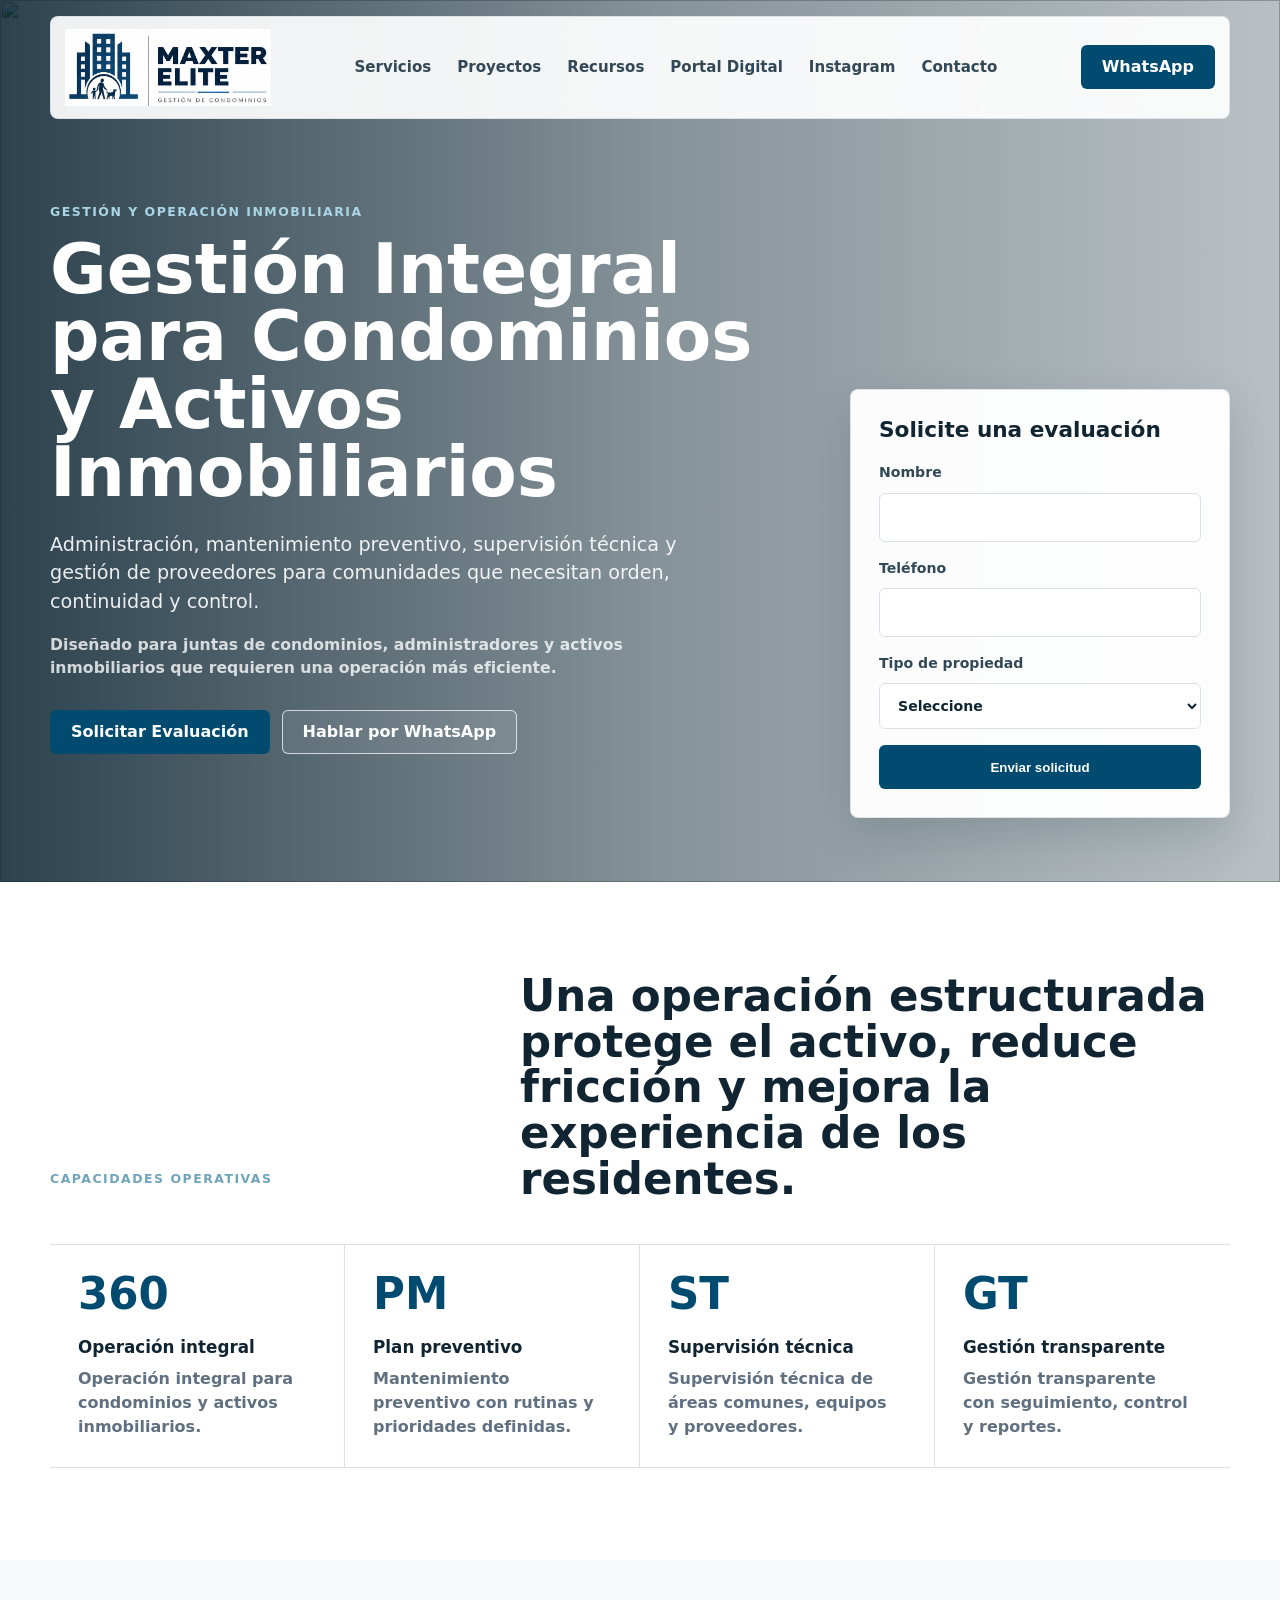
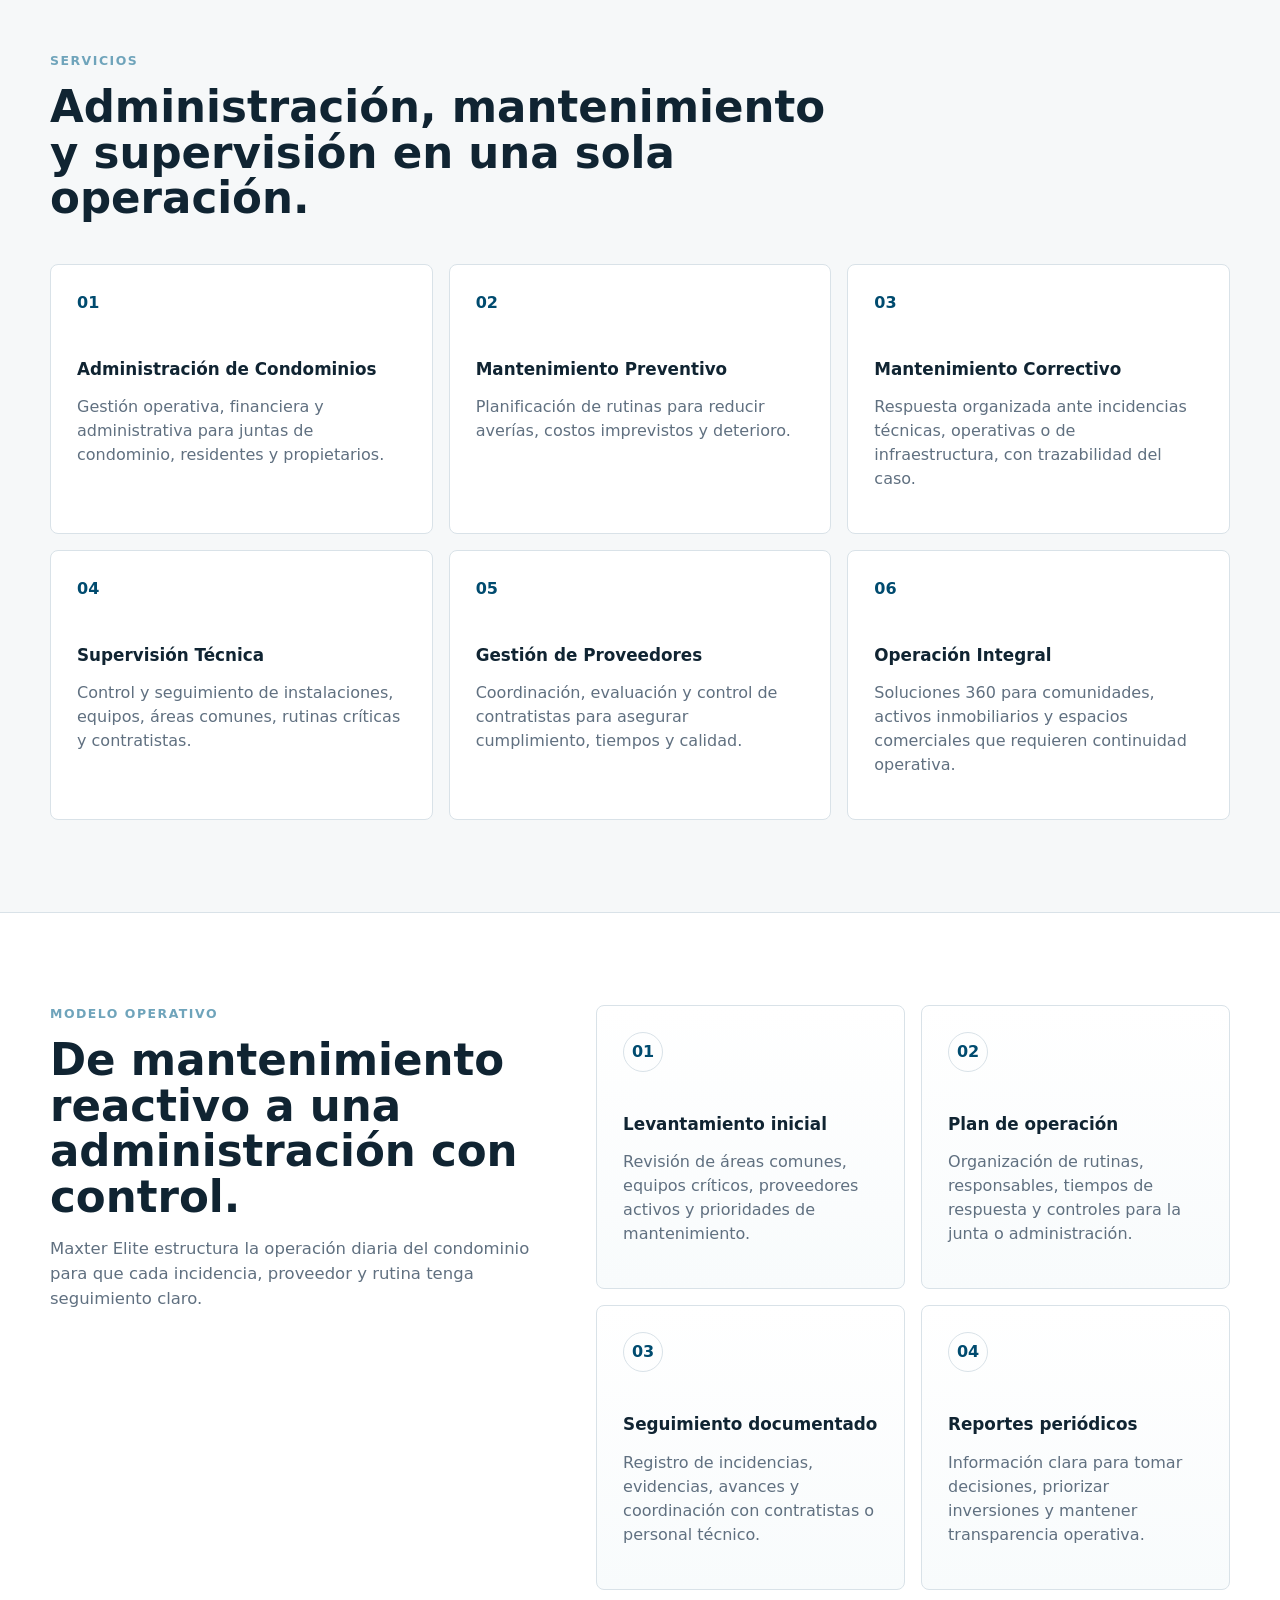
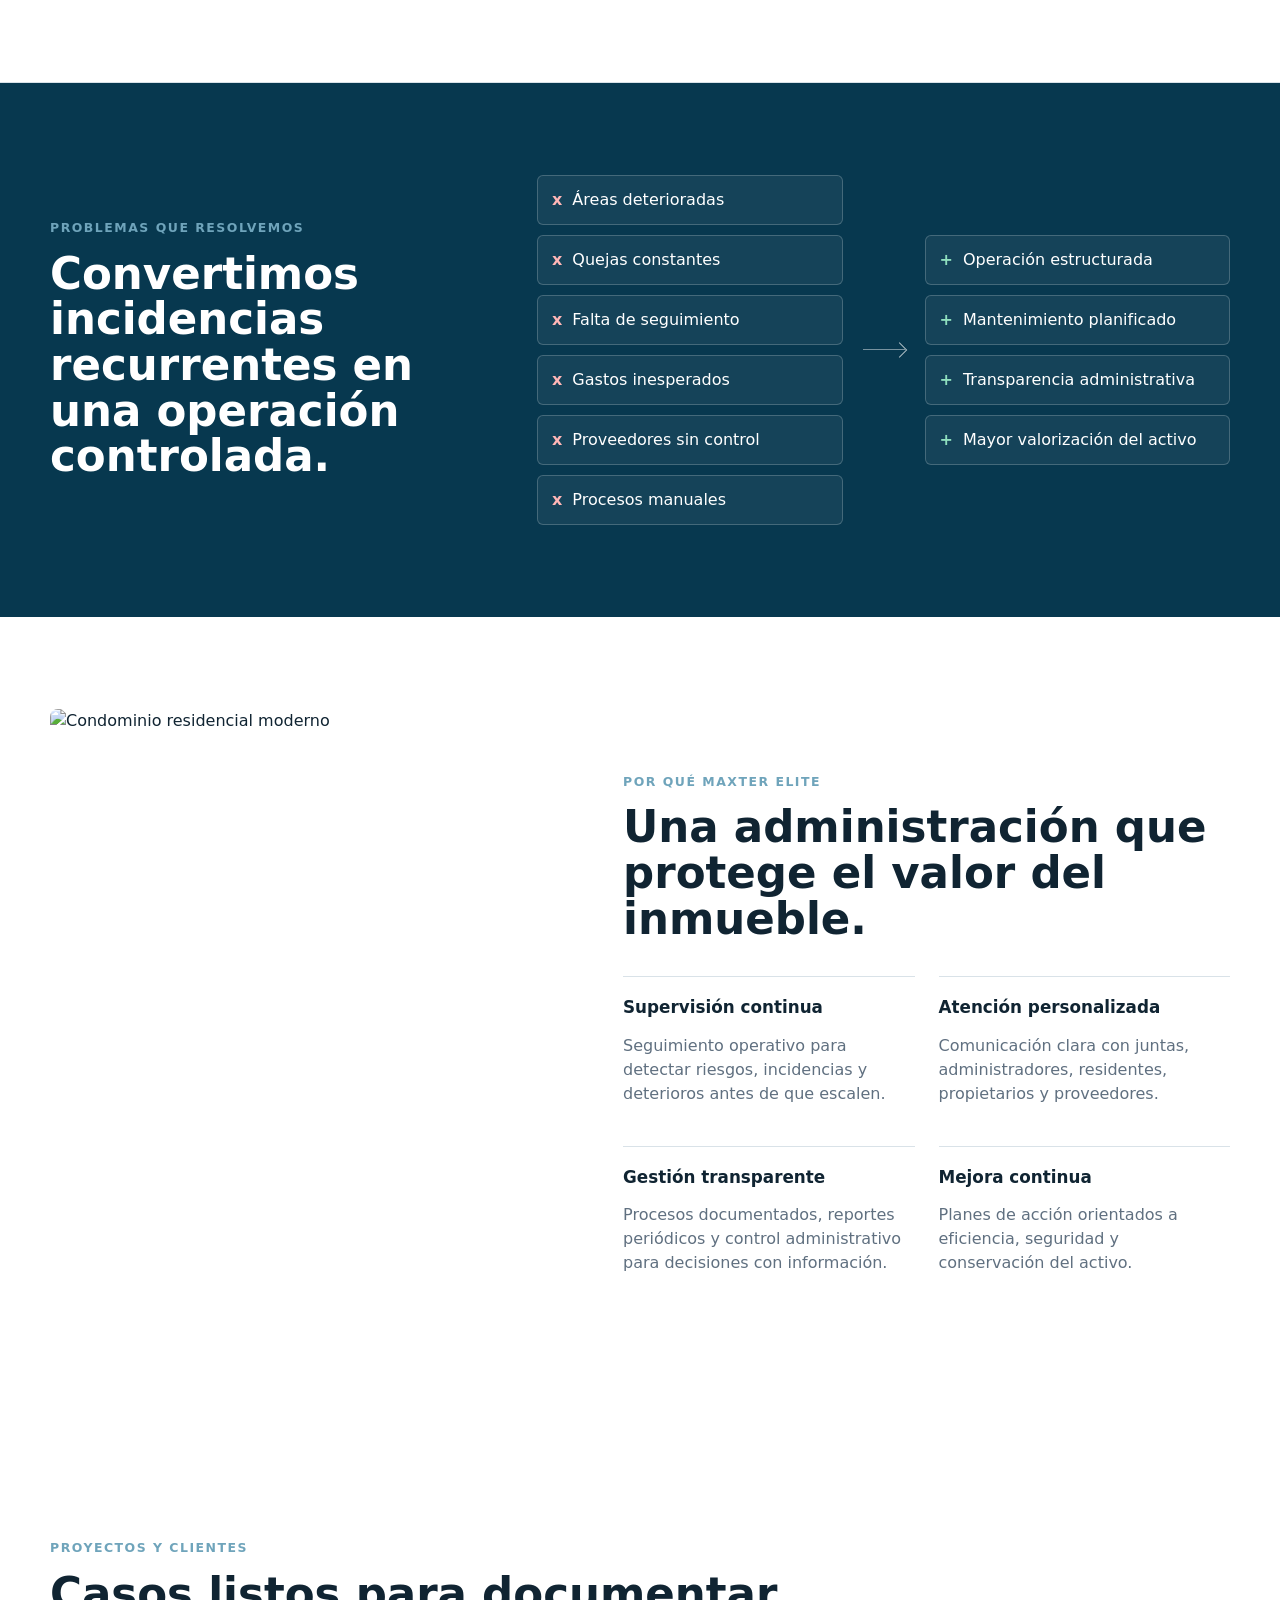
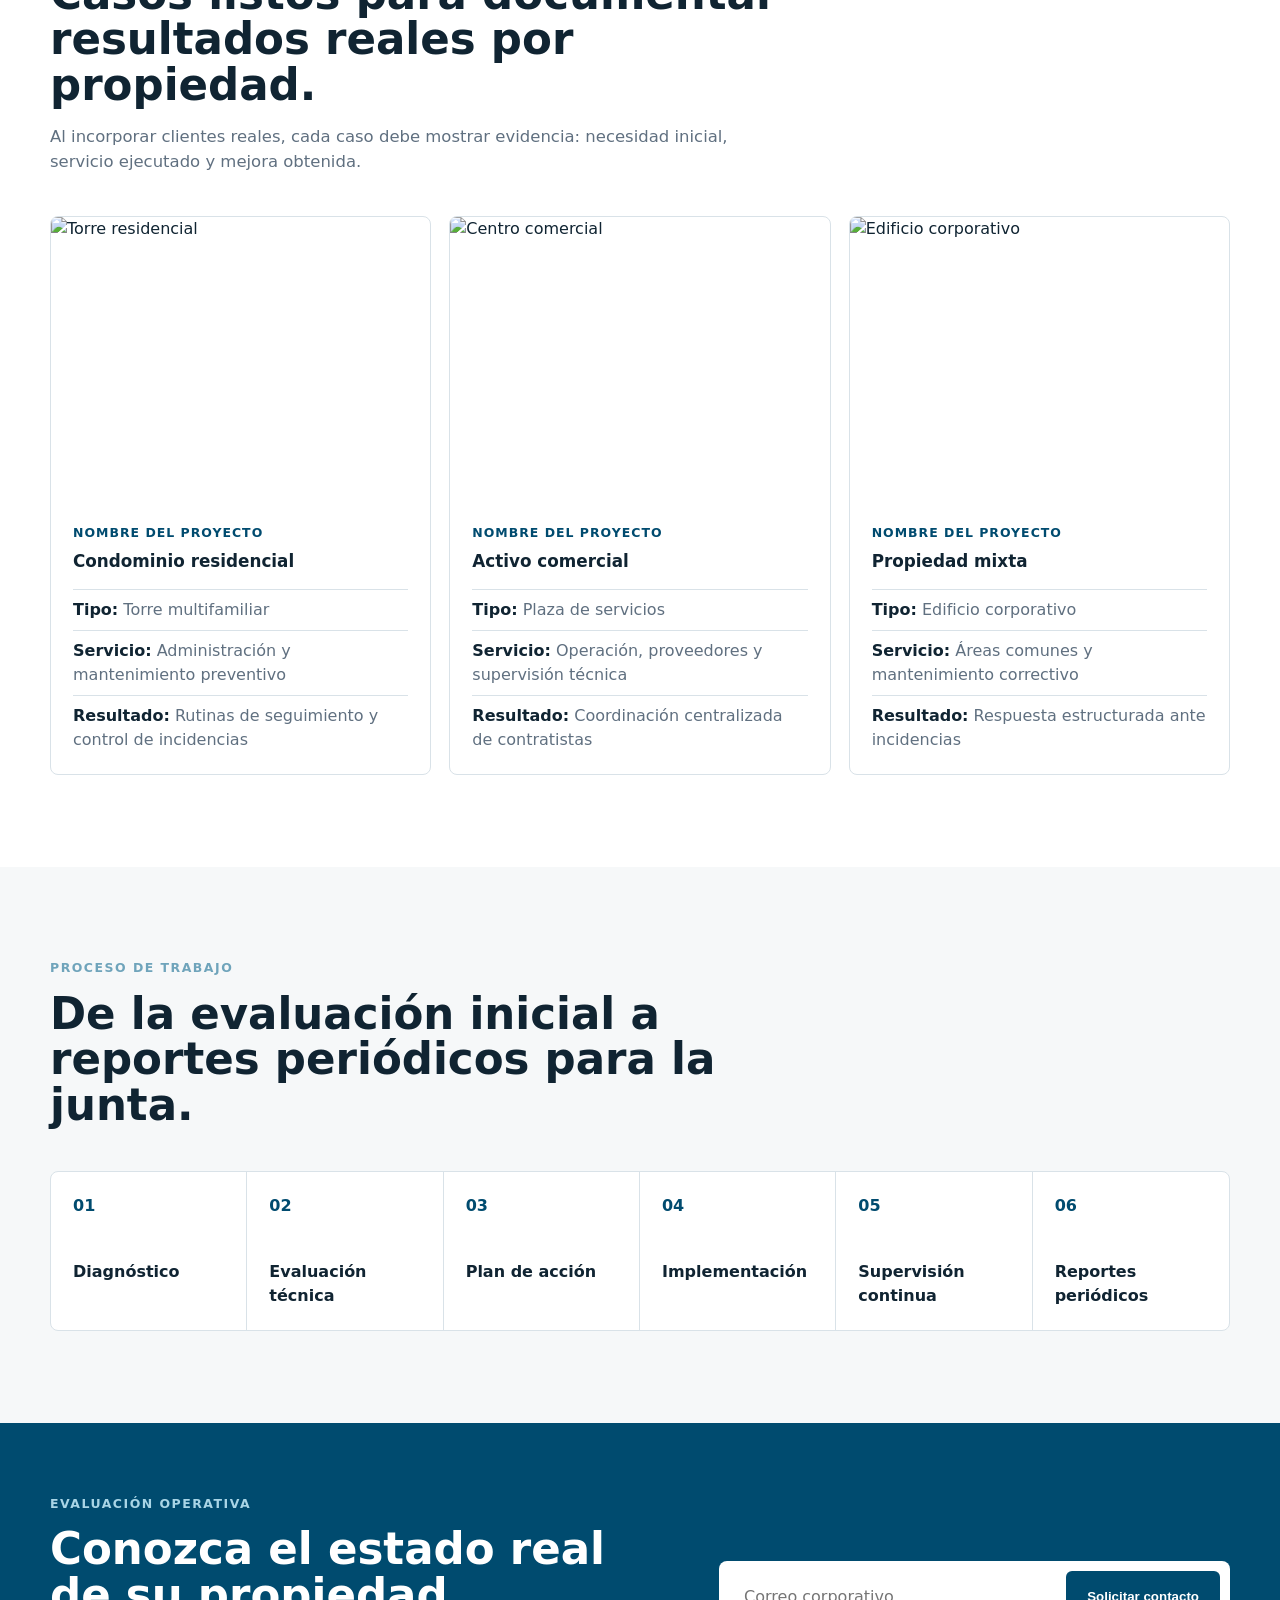
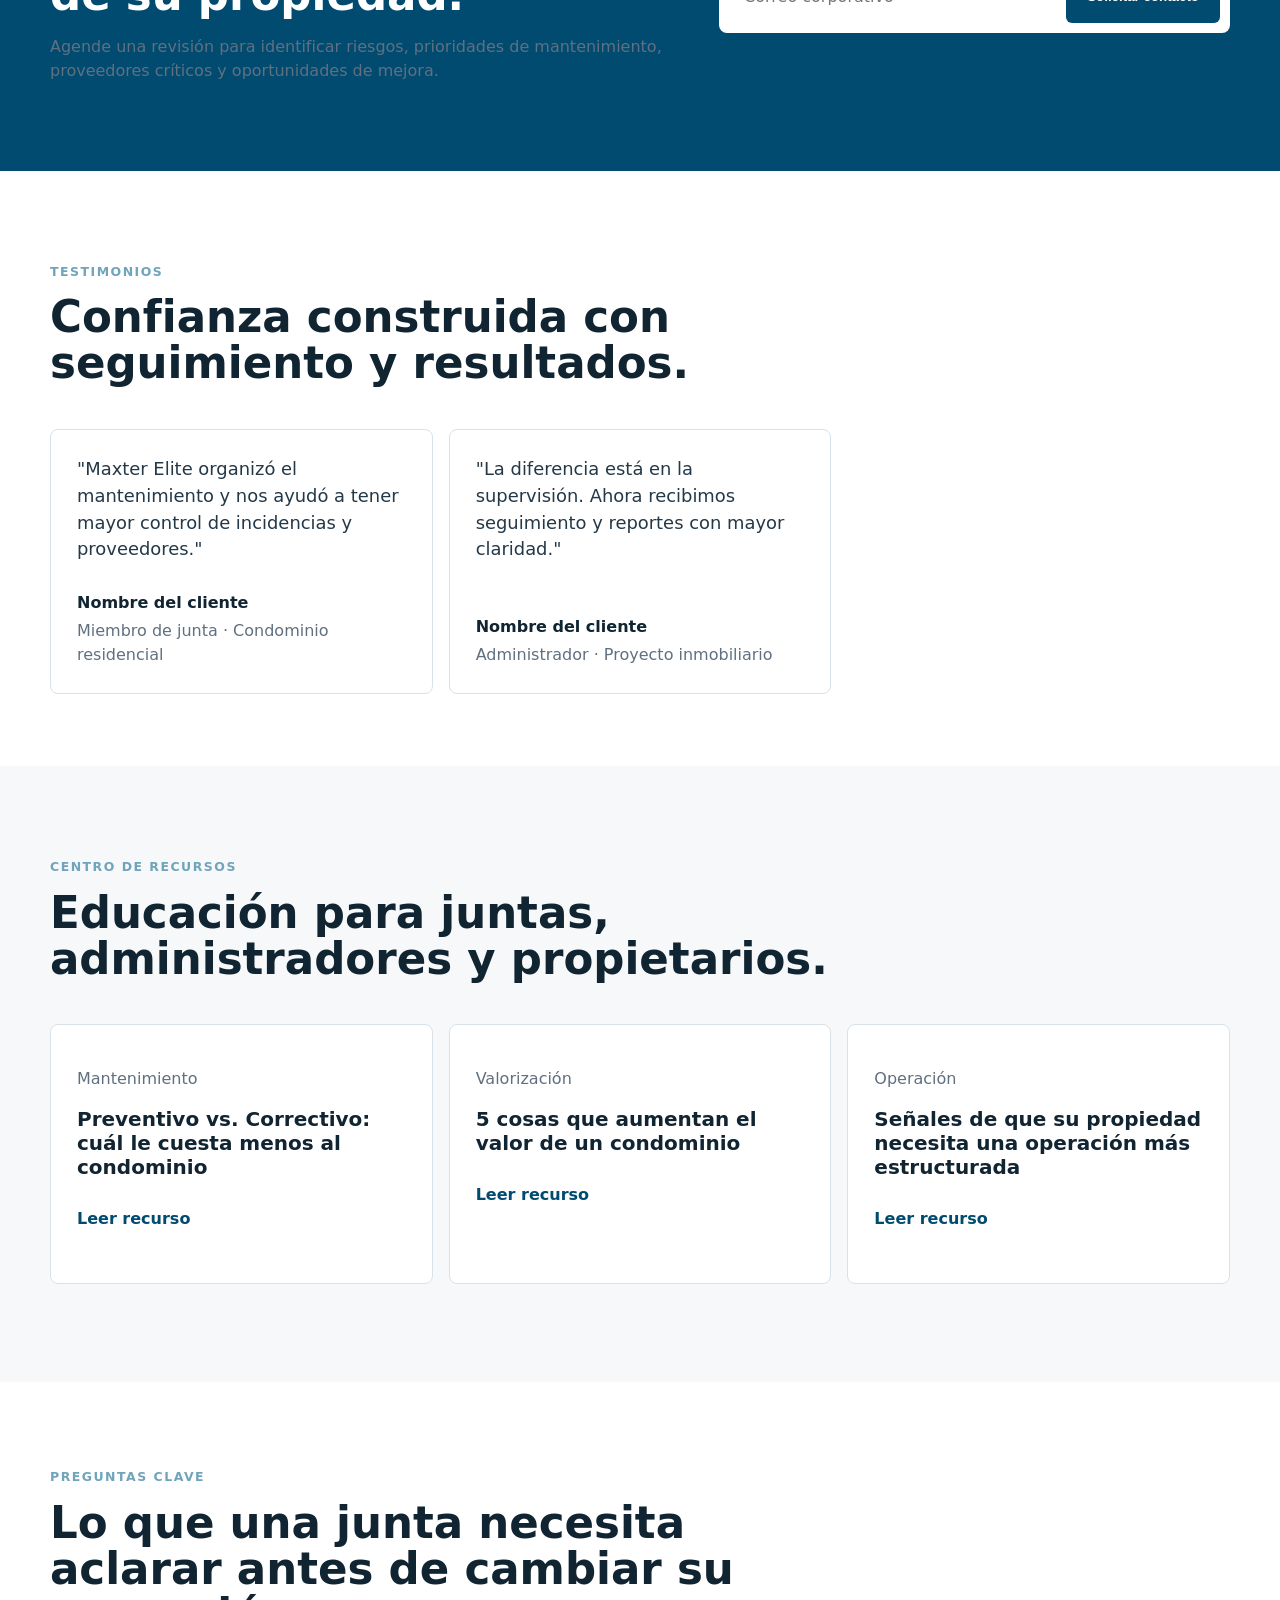
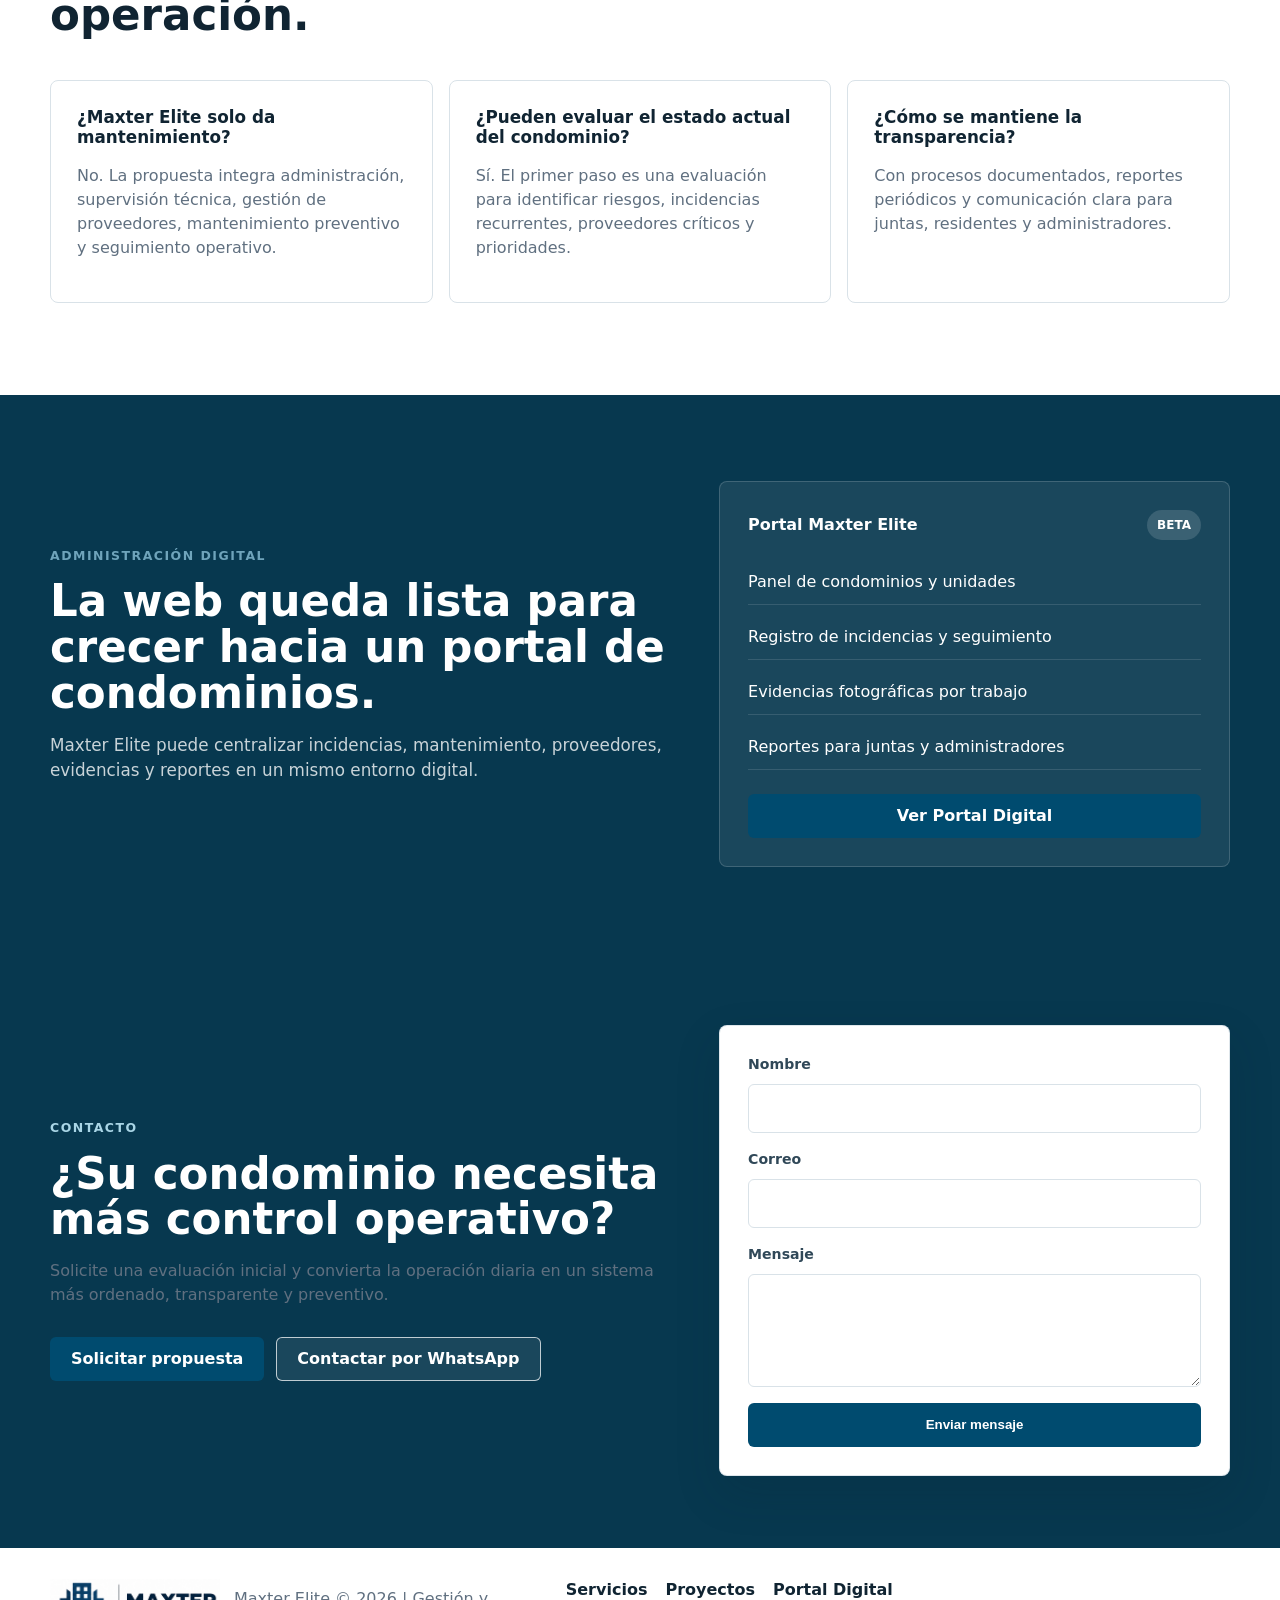
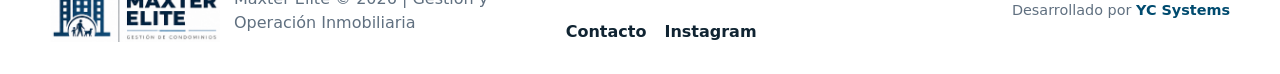
==== index.html @ 80461a28 "Restore original hero image" ====
<!doctype html>
<html lang="es">
  <head>
    <meta charset="utf-8" />
    <meta name="viewport" content="width=device-width, initial-scale=1" />
    <title>Maxter Elite | Gestión Integral para Condominios y Activos Inmobiliarios</title>
    <meta
      name="description"
      content="Administración, mantenimiento y operación especializada para condominios y activos inmobiliarios."
    />
    <link rel="preconnect" href="https://images.unsplash.com" />
    <link rel="icon" type="image/png" href="assets/maxter-favicon.png" />
    <link rel="stylesheet" href="styles.css?v=original-hero-v1" />
  </head>
  <body>
    <header class="site-header" data-header>
      <a class="brand" href="#inicio" aria-label="Maxter Elite">
        <img src="assets/maxter-logo-horizontal.png" alt="Maxter Elite" />
      </a>
      <button class="nav-toggle" type="button" aria-label="Abrir menu" aria-expanded="false" data-nav-toggle>
        <span></span>
        <span></span>
      </button>
      <nav class="site-nav" data-nav>
        <a href="#servicios">Servicios</a>
        <a href="#proyectos">Proyectos</a>
        <a href="#recursos">Recursos</a>
        <a href="portal.html">Portal Digital</a>
        <a href="https://www.instagram.com/maxter_elite/" target="_blank" rel="noreferrer">Instagram</a>
        <a href="#contacto">Contacto</a>
      </nav>
      <a class="header-cta" href="https://wa.me/18090000000" target="_blank" rel="noreferrer">WhatsApp</a>
    </header>

    <main id="inicio">
      <section class="hero">
        <div class="hero-media" aria-hidden="true">
          <img
            src="https://images.unsplash.com/photo-1486406146926-c627a92ad1ab?auto=format&fit=crop&w=2200&q=82"
            alt=""
          />
        </div>
        <div class="hero-content">
          <p class="eyebrow">Gestión y operación inmobiliaria</p>
          <h1>Gestión Integral para Condominios y Activos Inmobiliarios</h1>
          <p class="hero-copy">
            Administración, mantenimiento preventivo, supervisión técnica y gestión de proveedores para comunidades que necesitan orden, continuidad y control.
          </p>
          <p class="hero-note">Diseñado para juntas de condominios, administradores y activos inmobiliarios que requieren una operación más eficiente.</p>
          <div class="hero-actions" aria-label="Acciones principales">
            <a class="btn primary" href="#evaluacion">Solicitar Evaluación</a>
            <a class="btn secondary" href="https://wa.me/18090000000" target="_blank" rel="noreferrer">Hablar por WhatsApp</a>
          </div>
        </div>
        <form class="hero-form" id="evaluacion" data-contact-form>
          <h2>Solicite una evaluación</h2>
          <label>
            Nombre
            <input name="name" autocomplete="name" required />
          </label>
          <label>
            Teléfono
            <input name="phone" autocomplete="tel" required />
          </label>
          <label>
            Tipo de propiedad
            <select name="property" required>
              <option value="">Seleccione</option>
              <option>Condominio residencial</option>
              <option>Torre corporativa</option>
              <option>Centro comercial</option>
              <option>Otro activo inmobiliario</option>
            </select>
          </label>
          <button class="btn primary full" type="submit">Enviar solicitud</button>
        </form>
      </section>

      <section class="section kpis" aria-labelledby="kpi-title">
        <div class="section-heading">
          <p class="eyebrow">Capacidades operativas</p>
          <h2 id="kpi-title">Una operación estructurada protege el activo, reduce fricción y mejora la experiencia de los residentes.</h2>
        </div>
        <div class="kpi-grid">
          <article>
            <strong>360</strong>
            <h3>Operación integral</h3>
            <span>Operación integral para condominios y activos inmobiliarios.</span>
          </article>
          <article>
            <strong>PM</strong>
            <h3>Plan preventivo</h3>
            <span>Mantenimiento preventivo con rutinas y prioridades definidas.</span>
          </article>
          <article>
            <strong>ST</strong>
            <h3>Supervisión técnica</h3>
            <span>Supervisión técnica de áreas comunes, equipos y proveedores.</span>
          </article>
          <article>
            <strong>GT</strong>
            <h3>Gestión transparente</h3>
            <span>Gestión transparente con seguimiento, control y reportes.</span>
          </article>
        </div>
      </section>

      <section class="section services" id="servicios" aria-labelledby="services-title">
        <div class="section-heading compact">
          <p class="eyebrow">Servicios</p>
          <h2 id="services-title">Administración, mantenimiento y supervisión en una sola operación.</h2>
        </div>
        <div class="service-grid">
          <article>
            <span>01</span>
            <h3>Administración de Condominios</h3>
            <p>Gestión operativa, financiera y administrativa para juntas de condominio, residentes y propietarios.</p>
          </article>
          <article>
            <span>02</span>
            <h3>Mantenimiento Preventivo</h3>
            <p>Planificación de rutinas para reducir averías, costos imprevistos y deterioro.</p>
          </article>
          <article>
            <span>03</span>
            <h3>Mantenimiento Correctivo</h3>
            <p>Respuesta organizada ante incidencias técnicas, operativas o de infraestructura, con trazabilidad del caso.</p>
          </article>
          <article>
            <span>04</span>
            <h3>Supervisión Técnica</h3>
            <p>Control y seguimiento de instalaciones, equipos, áreas comunes, rutinas críticas y contratistas.</p>
          </article>
          <article>
            <span>05</span>
            <h3>Gestión de Proveedores</h3>
            <p>Coordinación, evaluación y control de contratistas para asegurar cumplimiento, tiempos y calidad.</p>
          </article>
          <article>
            <span>06</span>
            <h3>Operación Integral</h3>
            <p>Soluciones 360 para comunidades, activos inmobiliarios y espacios comerciales que requieren continuidad operativa.</p>
          </article>
        </div>
      </section>

      <section class="operations-band" aria-labelledby="operations-title">
        <div class="operations-intro">
          <p class="eyebrow">Modelo operativo</p>
          <h2 id="operations-title">De mantenimiento reactivo a una administración con control.</h2>
          <p>
            Maxter Elite estructura la operación diaria del condominio para que cada incidencia, proveedor y rutina tenga seguimiento claro.
          </p>
        </div>
        <div class="operations-grid">
          <article>
            <span>01</span>
            <h3>Levantamiento inicial</h3>
            <p>Revisión de áreas comunes, equipos críticos, proveedores activos y prioridades de mantenimiento.</p>
          </article>
          <article>
            <span>02</span>
            <h3>Plan de operación</h3>
            <p>Organización de rutinas, responsables, tiempos de respuesta y controles para la junta o administración.</p>
          </article>
          <article>
            <span>03</span>
            <h3>Seguimiento documentado</h3>
            <p>Registro de incidencias, evidencias, avances y coordinación con contratistas o personal técnico.</p>
          </article>
          <article>
            <span>04</span>
            <h3>Reportes periódicos</h3>
            <p>Información clara para tomar decisiones, priorizar inversiones y mantener transparencia operativa.</p>
          </article>
        </div>
      </section>

      <section class="problem-band" aria-labelledby="problems-title">
        <div>
          <p class="eyebrow">Problemas que resolvemos</p>
          <h2 id="problems-title">Convertimos incidencias recurrentes en una operación controlada.</h2>
        </div>
        <div class="problem-map">
          <ul class="negative-list" aria-label="Problemas frecuentes">
            <li>Áreas deterioradas</li>
            <li>Quejas constantes</li>
            <li>Falta de seguimiento</li>
            <li>Gastos inesperados</li>
            <li>Proveedores sin control</li>
            <li>Procesos manuales</li>
          </ul>
          <div class="arrow" aria-hidden="true"></div>
          <ul class="positive-list" aria-label="Resultados esperados">
            <li>Operación estructurada</li>
            <li>Mantenimiento planificado</li>
            <li>Transparencia administrativa</li>
            <li>Mayor valorización del activo</li>
          </ul>
        </div>
      </section>

      <section class="section why" aria-labelledby="why-title">
        <div class="image-panel">
          <img
            src="https://images.unsplash.com/photo-1494526585095-c41746248156?auto=format&fit=crop&w=1500&q=82"
            alt="Condominio residencial moderno"
          />
        </div>
        <div class="why-content">
          <p class="eyebrow">Por qué Maxter Elite</p>
          <h2 id="why-title">Una administración que protege el valor del inmueble.</h2>
          <div class="why-list">
            <article>
              <h3>Supervisión continua</h3>
              <p>Seguimiento operativo para detectar riesgos, incidencias y deterioros antes de que escalen.</p>
            </article>
            <article>
              <h3>Atención personalizada</h3>
              <p>Comunicación clara con juntas, administradores, residentes, propietarios y proveedores.</p>
            </article>
            <article>
              <h3>Gestión transparente</h3>
              <p>Procesos documentados, reportes periódicos y control administrativo para decisiones con información.</p>
            </article>
            <article>
              <h3>Mejora continua</h3>
              <p>Planes de acción orientados a eficiencia, seguridad y conservación del activo.</p>
            </article>
          </div>
        </div>
      </section>

      <section class="section projects" id="proyectos" aria-labelledby="projects-title">
        <div class="section-heading compact">
          <p class="eyebrow">Proyectos y clientes</p>
          <h2 id="projects-title">Casos listos para documentar resultados reales por propiedad.</h2>
          <p class="section-lead">Al incorporar clientes reales, cada caso debe mostrar evidencia: necesidad inicial, servicio ejecutado y mejora obtenida.</p>
        </div>
        <div class="project-grid">
          <article>
            <img
              src="https://images.unsplash.com/photo-1545324418-cc1a3fa10c00?auto=format&fit=crop&w=1200&q=82"
              alt="Torre residencial"
            />
            <div>
              <p>Nombre del proyecto</p>
              <h3>Condominio residencial</h3>
              <ul class="project-details">
                <li><strong>Tipo:</strong> Torre multifamiliar</li>
                <li><strong>Servicio:</strong> Administración y mantenimiento preventivo</li>
                <li><strong>Resultado:</strong> Rutinas de seguimiento y control de incidencias</li>
              </ul>
            </div>
          </article>
          <article>
            <img
              src="https://images.unsplash.com/photo-1518005020951-eccb494ad742?auto=format&fit=crop&w=1200&q=82"
              alt="Centro comercial"
            />
            <div>
              <p>Nombre del proyecto</p>
              <h3>Activo comercial</h3>
              <ul class="project-details">
                <li><strong>Tipo:</strong> Plaza de servicios</li>
                <li><strong>Servicio:</strong> Operación, proveedores y supervisión técnica</li>
                <li><strong>Resultado:</strong> Coordinación centralizada de contratistas</li>
              </ul>
            </div>
          </article>
          <article>
            <img
              src="https://images.unsplash.com/photo-1560518883-ce09059eeffa?auto=format&fit=crop&w=1200&q=82"
              alt="Edificio corporativo"
            />
            <div>
              <p>Nombre del proyecto</p>
              <h3>Propiedad mixta</h3>
              <ul class="project-details">
                <li><strong>Tipo:</strong> Edificio corporativo</li>
                <li><strong>Servicio:</strong> Áreas comunes y mantenimiento correctivo</li>
                <li><strong>Resultado:</strong> Respuesta estructurada ante incidencias</li>
              </ul>
            </div>
          </article>
        </div>
      </section>

      <section class="section process" aria-labelledby="process-title">
        <div class="section-heading compact">
          <p class="eyebrow">Proceso de trabajo</p>
          <h2 id="process-title">De la evaluación inicial a reportes periódicos para la junta.</h2>
        </div>
        <ol class="process-list">
          <li><span>01</span>Diagnóstico</li>
          <li><span>02</span>Evaluación técnica</li>
          <li><span>03</span>Plan de acción</li>
          <li><span>04</span>Implementación</li>
          <li><span>05</span>Supervisión continua</li>
          <li><span>06</span>Reportes periódicos</li>
        </ol>
      </section>

      <section class="mid-cta" aria-labelledby="mid-cta-title">
        <div>
          <p class="eyebrow">Evaluación operativa</p>
          <h2 id="mid-cta-title">Conozca el estado real de su propiedad.</h2>
          <p>Agende una revisión para identificar riesgos, prioridades de mantenimiento, proveedores críticos y oportunidades de mejora.</p>
        </div>
        <form class="inline-form" data-contact-form>
          <input name="email" type="email" placeholder="Correo corporativo" required />
          <button class="btn primary" type="submit">Solicitar contacto</button>
        </form>
      </section>

      <section class="section testimonials" aria-labelledby="testimonials-title">
        <div class="section-heading compact">
          <p class="eyebrow">Testimonios</p>
          <h2 id="testimonials-title">Confianza construida con seguimiento y resultados.</h2>
        </div>
        <div class="testimonial-grid">
          <figure>
            <blockquote>
              "Maxter Elite organizó el mantenimiento y nos ayudó a tener mayor control de incidencias y proveedores."
            </blockquote>
            <figcaption>
              <strong>Nombre del cliente</strong>
              <span>Miembro de junta · Condominio residencial</span>
            </figcaption>
          </figure>
          <figure>
            <blockquote>
              "La diferencia está en la supervisión. Ahora recibimos seguimiento y reportes con mayor claridad."
            </blockquote>
            <figcaption>
              <strong>Nombre del cliente</strong>
              <span>Administrador · Proyecto inmobiliario</span>
            </figcaption>
          </figure>
        </div>
      </section>

      <section class="section resources" id="recursos" aria-labelledby="resources-title">
        <div class="section-heading compact">
          <p class="eyebrow">Centro de Recursos</p>
          <h2 id="resources-title">Educación para juntas, administradores y propietarios.</h2>
        </div>
        <div class="resource-grid">
          <article>
            <p>Mantenimiento</p>
            <h3>Preventivo vs. Correctivo: cuál le cuesta menos al condominio</h3>
            <a href="#contacto">Leer recurso</a>
          </article>
          <article>
            <p>Valorización</p>
            <h3>5 cosas que aumentan el valor de un condominio</h3>
            <a href="#contacto">Leer recurso</a>
          </article>
          <article>
            <p>Operación</p>
            <h3>Señales de que su propiedad necesita una operación más estructurada</h3>
            <a href="#contacto">Leer recurso</a>
          </article>
        </div>
      </section>

      <section class="section faq" aria-labelledby="faq-title">
        <div class="section-heading compact">
          <p class="eyebrow">Preguntas clave</p>
          <h2 id="faq-title">Lo que una junta necesita aclarar antes de cambiar su operación.</h2>
        </div>
        <div class="faq-grid">
          <article>
            <h3>¿Maxter Elite solo da mantenimiento?</h3>
            <p>No. La propuesta integra administración, supervisión técnica, gestión de proveedores, mantenimiento preventivo y seguimiento operativo.</p>
          </article>
          <article>
            <h3>¿Pueden evaluar el estado actual del condominio?</h3>
            <p>Sí. El primer paso es una evaluación para identificar riesgos, incidencias recurrentes, proveedores críticos y prioridades.</p>
          </article>
          <article>
            <h3>¿Cómo se mantiene la transparencia?</h3>
            <p>Con procesos documentados, reportes periódicos y comunicación clara para juntas, residentes y administradores.</p>
          </article>
        </div>
      </section>

      <section class="digital-platform" aria-labelledby="digital-title">
        <div>
          <p class="eyebrow">Administración digital</p>
          <h2 id="digital-title">La web queda lista para crecer hacia un portal de condominios.</h2>
          <p>
            Maxter Elite puede centralizar incidencias, mantenimiento, proveedores, evidencias y reportes en un mismo entorno digital.
          </p>
        </div>
        <div class="digital-panel">
          <div class="digital-panel-header">
            <span>Portal Maxter Elite</span>
            <strong>Beta</strong>
          </div>
          <ul>
            <li>Panel de condominios y unidades</li>
            <li>Registro de incidencias y seguimiento</li>
            <li>Evidencias fotográficas por trabajo</li>
            <li>Reportes para juntas y administradores</li>
          </ul>
          <a class="btn primary full" href="portal.html">Ver Portal Digital</a>
        </div>
      </section>

      <section class="final-cta" id="contacto" aria-labelledby="contact-title">
        <div>
          <p class="eyebrow">Contacto</p>
          <h2 id="contact-title">¿Su condominio necesita más control operativo?</h2>
          <p>
            Solicite una evaluación inicial y convierta la operación diaria en un sistema más ordenado, transparente y preventivo.
          </p>
          <div class="hero-actions">
            <a class="btn primary" href="mailto:contacto@maxterelite.com">Solicitar propuesta</a>
            <a class="btn secondary" href="https://wa.me/18090000000" target="_blank" rel="noreferrer">Contactar por WhatsApp</a>
          </div>
        </div>
        <form class="contact-form" data-contact-form>
          <label>
            Nombre
            <input name="name" required />
          </label>
          <label>
            Correo
            <input name="email" type="email" required />
          </label>
          <label>
            Mensaje
            <textarea name="message" rows="4" required></textarea>
          </label>
          <button class="btn primary full" type="submit">Enviar mensaje</button>
        </form>
      </section>
    </main>

    <footer class="site-footer">
      <div>
        <img src="assets/maxter-logo-horizontal.png" alt="Maxter Elite" />
        <p>Maxter Elite © 2026 | Gestión y Operación Inmobiliaria</p>
      </div>
      <nav aria-label="Enlaces del footer">
        <a href="#servicios">Servicios</a>
        <a href="#proyectos">Proyectos</a>
        <a href="portal.html">Portal Digital</a>
        <a href="#contacto">Contacto</a>
        <a href="https://www.instagram.com/maxter_elite/" target="_blank" rel="noreferrer">Instagram</a>
      </nav>
      <span class="site-credit">Desarrollado por <strong>YC Systems</strong></span>
    </footer>

    <script src="script.js?v=original-hero-v1"></script>
  </body>
</html>
---- styles.css ----
:root {
  --ink: #102432;
  --muted: #607080;
  --line: #d9e2e8;
  --blue: #004b6f;
  --blue-deep: #07384f;
  --blue-soft: #eaf3f7;
  --paper: #ffffff;
  --section: #f6f8f9;
  --success: #1b7f5a;
  --danger: #b64040;
  --radius: 8px;
  --max: 1180px;
}

* {
  box-sizing: border-box;
}

html {
  scroll-behavior: smooth;
}

body {
  margin: 0;
  color: var(--ink);
  background: var(--paper);
  font-family: Inter, ui-sans-serif, system-ui, -apple-system, BlinkMacSystemFont, "Segoe UI", sans-serif;
  line-height: 1.5;
}

img {
  display: block;
  max-width: 100%;
}

a {
  color: inherit;
  text-decoration: none;
}

.site-header {
  position: fixed;
  inset: 0 0 auto;
  z-index: 10;
  display: grid;
  grid-template-columns: auto 1fr auto;
  align-items: center;
  gap: 28px;
  width: min(100% - 32px, var(--max));
  margin: 16px auto 0;
  padding: 12px 14px;
  background: rgba(255, 255, 255, 0.92);
  border: 1px solid rgba(217, 226, 232, 0.9);
  border-radius: var(--radius);
  backdrop-filter: blur(14px);
}

.brand {
  display: inline-flex;
  align-items: center;
  font-weight: 800;
  letter-spacing: 0;
}

.brand img {
  width: 206px;
  height: auto;
  object-fit: contain;
}

.site-nav {
  justify-self: center;
  display: flex;
  align-items: center;
  gap: 26px;
  color: #334856;
  font-size: 0.94rem;
  font-weight: 650;
}

.site-nav a,
.site-footer a {
  transition: color 180ms ease;
}

.site-nav a:hover,
.site-footer a:hover {
  color: var(--blue);
}

.header-cta,
.btn {
  display: inline-flex;
  min-height: 44px;
  align-items: center;
  justify-content: center;
  border: 1px solid transparent;
  border-radius: 6px;
  padding: 0 20px;
  font-weight: 750;
  cursor: pointer;
}

.header-cta {
  background: var(--blue);
  color: white;
}

.nav-toggle {
  display: none;
}

.hero {
  position: relative;
  min-height: 98vh;
  display: grid;
  grid-template-columns: minmax(0, 1fr) 380px;
  align-items: end;
  gap: 32px;
  padding: 188px max(24px, calc((100vw - var(--max)) / 2)) 64px;
  color: white;
  overflow: hidden;
}

.hero::after {
  content: "";
  position: absolute;
  inset: 0;
  background: linear-gradient(90deg, rgba(4, 30, 44, 0.84), rgba(4, 30, 44, 0.48) 52%, rgba(4, 30, 44, 0.28));
  z-index: -1;
}

.hero-media {
  position: absolute;
  inset: 0;
  z-index: -2;
}

.hero-media img {
  width: 100%;
  height: 100%;
  object-fit: cover;
  object-position: center;
}

.hero-content {
  max-width: 780px;
  padding-bottom: 64px;
}

.eyebrow {
  margin: 0 0 14px;
  color: #6fa4bb;
  font-size: 0.78rem;
  font-weight: 850;
  letter-spacing: 0.12em;
  text-transform: uppercase;
}

.hero .eyebrow,
.mid-cta .eyebrow,
.final-cta .eyebrow {
  color: #a9d5e6;
}

h1,
h2,
h3,
p {
  overflow-wrap: anywhere;
}

h1 {
  max-width: 850px;
  margin: 0;
  font-size: clamp(2.75rem, 5.4vw, 5.1rem);
  line-height: 0.98;
  letter-spacing: 0;
}

h2 {
  margin: 0;
  font-size: clamp(2rem, 3.4vw, 3.6rem);
  line-height: 1.05;
  letter-spacing: 0;
}

h3 {
  margin: 0;
  font-size: 1.05rem;
  line-height: 1.2;
}

.hero-copy {
  max-width: 650px;
  margin: 24px 0 0;
  color: rgba(255, 255, 255, 0.9);
  font-size: 1.2rem;
}

.hero-note {
  max-width: 610px;
  margin: 16px 0 0;
  color: rgba(255, 255, 255, 0.78);
  font-size: 0.98rem;
  font-weight: 650;
}

.hero-actions {
  display: flex;
  flex-wrap: wrap;
  gap: 12px;
  margin-top: 30px;
}

.btn.primary {
  background: var(--blue);
  color: white;
}

.btn.secondary {
  border-color: rgba(255, 255, 255, 0.72);
  color: white;
  background: rgba(255, 255, 255, 0.08);
}

.btn.full {
  width: 100%;
}

.hero-form,
.contact-form {
  width: 100%;
  padding: 28px;
  background: rgba(255, 255, 255, 0.97);
  color: var(--ink);
  border-radius: var(--radius);
  border: 1px solid rgba(217, 226, 232, 0.86);
  box-shadow: 0 18px 45px rgba(5, 36, 52, 0.16);
}

.hero-form h2 {
  margin: 0 0 20px;
  font-size: 1.35rem;
  line-height: 1.15;
}

label {
  display: grid;
  gap: 9px;
  margin-bottom: 16px;
  color: #304858;
  font-size: 0.88rem;
  font-weight: 750;
}

input,
select,
textarea {
  width: 100%;
  border: 1px solid var(--line);
  border-radius: 6px;
  padding: 13px 14px;
  color: var(--ink);
  background: white;
  font: inherit;
  transition: border-color 160ms ease, box-shadow 160ms ease, background-color 160ms ease;
}

textarea {
  resize: vertical;
}

input:focus,
select:focus,
textarea:focus {
  outline: none;
  border-color: var(--blue);
  box-shadow: 0 0 0 3px rgba(0, 75, 111, 0.12);
}

.was-submitted input:invalid,
.was-submitted select:invalid,
.was-submitted textarea:invalid {
  border-color: rgba(182, 64, 64, 0.65);
  background-color: #fffafa;
}

.section {
  width: min(100% - 32px, var(--max));
  margin: 0 auto;
  padding: 92px 0;
}

.section-heading {
  display: grid;
  grid-template-columns: 0.9fr 1.5fr;
  gap: 44px;
  align-items: end;
  margin-bottom: 42px;
}

.section-heading.compact {
  display: block;
  max-width: 790px;
}

.kpi-grid {
  display: grid;
  grid-template-columns: repeat(4, 1fr);
  border-top: 1px solid var(--line);
  border-bottom: 1px solid var(--line);
}

.kpi-grid article {
  min-height: 170px;
  padding: 28px;
  border-right: 1px solid var(--line);
}

.kpi-grid article:last-child {
  border-right: 0;
}

.kpi-grid strong {
  display: block;
  color: var(--blue);
  font-size: clamp(2.2rem, 3.4vw, 3.6rem);
  line-height: 1;
}

.kpi-grid h3 {
  margin-top: 20px;
}

.kpi-grid span {
  display: block;
  margin-top: 10px;
  color: var(--muted);
  font-weight: 700;
  max-width: 230px;
}

.services,
.process,
.resources {
  width: 100%;
  max-width: none;
  padding-inline: max(24px, calc((100vw - var(--max)) / 2));
  background: var(--section);
}

.operations-band {
  display: grid;
  grid-template-columns: 0.88fr 1.12fr;
  gap: 48px;
  align-items: start;
  padding: 92px max(24px, calc((100vw - var(--max)) / 2));
  background: var(--paper);
  border-top: 1px solid var(--line);
  border-bottom: 1px solid var(--line);
}

.operations-intro {
  position: sticky;
  top: 120px;
}

.operations-intro p:not(.eyebrow),
.section-lead {
  max-width: 680px;
  color: var(--muted);
  font-size: 1.03rem;
}

.operations-grid {
  display: grid;
  grid-template-columns: repeat(2, 1fr);
  gap: 16px;
}

.operations-grid article {
  min-height: 245px;
  padding: 26px;
  border: 1px solid var(--line);
  border-radius: var(--radius);
  background: linear-gradient(180deg, #ffffff, #f8fbfc);
}

.operations-grid span {
  display: inline-flex;
  width: 40px;
  height: 40px;
  align-items: center;
  justify-content: center;
  margin-bottom: 42px;
  border: 1px solid var(--line);
  border-radius: 50%;
  color: var(--blue);
  font-weight: 850;
}

.operations-grid p {
  color: var(--muted);
}

.service-grid,
.resource-grid,
.testimonial-grid {
  display: grid;
  grid-template-columns: repeat(3, 1fr);
  gap: 16px;
  margin-top: 38px;
}

.service-grid article,
.resource-grid article,
.testimonial-grid figure {
  min-height: 230px;
  margin: 0;
  padding: 26px;
  background: white;
  border: 1px solid var(--line);
  border-radius: var(--radius);
}

.service-grid span {
  display: inline-block;
  margin-bottom: 44px;
  color: var(--blue);
  font-weight: 850;
}

.service-grid p,
.why-list p,
.resource-grid p,
.project-grid span,
.testimonial-grid span,
.final-cta p,
.mid-cta p {
  color: var(--muted);
}

.problem-band {
  display: grid;
  grid-template-columns: 0.78fr 1.22fr;
  gap: 44px;
  align-items: center;
  padding: 92px max(24px, calc((100vw - var(--max)) / 2));
  color: white;
  background: var(--blue-deep);
}

.problem-map {
  display: grid;
  grid-template-columns: 1fr 42px 1fr;
  gap: 20px;
  align-items: center;
}

.negative-list,
.positive-list {
  display: grid;
  gap: 10px;
  margin: 0;
  padding: 0;
  list-style: none;
}

.negative-list li,
.positive-list li {
  padding: 12px 14px;
  border: 1px solid rgba(255, 255, 255, 0.2);
  border-radius: 6px;
  background: rgba(255, 255, 255, 0.06);
}

.negative-list li::before {
  content: "x";
  margin-right: 10px;
  color: #ffb6b6;
  font-weight: 900;
}

.positive-list li::before {
  content: "+";
  margin-right: 10px;
  color: #8fe0be;
  font-weight: 900;
}

.arrow {
  height: 1px;
  background: rgba(255, 255, 255, 0.45);
}

.arrow::after {
  content: "";
  display: block;
  width: 10px;
  height: 10px;
  margin-left: auto;
  transform: translateY(-4.5px) rotate(45deg);
  border-top: 1px solid rgba(255, 255, 255, 0.7);
  border-right: 1px solid rgba(255, 255, 255, 0.7);
}

.why {
  display: grid;
  grid-template-columns: 0.92fr 1.08fr;
  gap: 56px;
  align-items: center;
}

.image-panel img {
  width: 100%;
  aspect-ratio: 4 / 5;
  object-fit: cover;
  border-radius: var(--radius);
}

.why-list {
  display: grid;
  grid-template-columns: repeat(2, 1fr);
  gap: 24px;
  margin-top: 34px;
}

.why-list article {
  padding-top: 20px;
  border-top: 1px solid var(--line);
}

.project-grid {
  display: grid;
  grid-template-columns: repeat(3, 1fr);
  gap: 18px;
  margin-top: 38px;
}

.project-grid article {
  overflow: hidden;
  border: 1px solid var(--line);
  border-radius: var(--radius);
  background: white;
}

.project-grid img {
  width: 100%;
  aspect-ratio: 4 / 3;
  object-fit: cover;
}

.project-grid div {
  padding: 22px;
}

.project-grid p {
  margin: 0 0 8px;
  color: var(--blue);
  font-size: 0.78rem;
  font-weight: 850;
  letter-spacing: 0.08em;
  text-transform: uppercase;
}

.project-grid span {
  display: block;
  margin-top: 10px;
}

.project-details {
  display: grid;
  gap: 8px;
  margin: 18px 0 0;
  padding: 0;
  color: var(--muted);
  list-style: none;
}

.project-details li {
  padding-top: 8px;
  border-top: 1px solid var(--line);
}

.project-details strong {
  color: var(--ink);
}

.process-list {
  display: grid;
  grid-template-columns: repeat(6, 1fr);
  gap: 0;
  margin: 38px 0 0;
  padding: 0;
  list-style: none;
  border: 1px solid var(--line);
  border-radius: var(--radius);
  overflow: hidden;
  background: white;
}

.process-list li {
  min-height: 150px;
  padding: 22px;
  border-right: 1px solid var(--line);
  font-weight: 800;
}

.process-list li:last-child {
  border-right: 0;
}

.process-list span {
  display: block;
  margin-bottom: 42px;
  color: var(--blue);
}

.mid-cta,
.final-cta {
  display: grid;
  grid-template-columns: 1fr 0.82fr;
  gap: 46px;
  align-items: center;
  padding: 72px max(24px, calc((100vw - var(--max)) / 2));
  color: white;
  background: var(--blue);
}

.inline-form {
  display: grid;
  grid-template-columns: 1fr auto;
  gap: 10px;
  padding: 10px;
  background: white;
  border-radius: var(--radius);
}

.inline-form input {
  border-color: transparent;
}

.inline-form .btn {
  white-space: nowrap;
}

.testimonials {
  padding-bottom: 72px;
}

.testimonial-grid figure {
  display: grid;
  align-content: space-between;
}

blockquote {
  margin: 0;
  color: #243948;
  font-size: 1.12rem;
}

figcaption {
  display: grid;
  gap: 4px;
  margin-top: 28px;
}

.resources {
  padding-bottom: 98px;
}

.resource-grid article {
  min-height: 260px;
}

.resource-grid h3 {
  font-size: 1.25rem;
}

.resource-grid a {
  display: inline-flex;
  margin-top: 28px;
  color: var(--blue);
  font-weight: 850;
}

.final-cta {
  background: var(--blue-deep);
}

.faq {
  padding-top: 86px;
}

.faq-grid {
  display: grid;
  grid-template-columns: repeat(3, 1fr);
  gap: 16px;
  margin-top: 38px;
}

.faq-grid article {
  padding: 26px;
  border: 1px solid var(--line);
  border-radius: var(--radius);
  background: white;
}

.faq-grid p {
  color: var(--muted);
}

.digital-platform {
  display: grid;
  grid-template-columns: 1fr 0.82fr;
  gap: 46px;
  align-items: center;
  padding: 86px max(24px, calc((100vw - var(--max)) / 2));
  background: var(--blue-deep);
  color: white;
}

.digital-platform p:not(.eyebrow) {
  max-width: 680px;
  color: rgba(255, 255, 255, 0.78);
  font-size: 1.05rem;
}

.digital-panel {
  padding: 28px;
  border: 1px solid rgba(255, 255, 255, 0.16);
  border-radius: var(--radius);
  background: rgba(255, 255, 255, 0.08);
}

.digital-panel-header {
  display: flex;
  align-items: center;
  justify-content: space-between;
  gap: 16px;
  margin-bottom: 20px;
}

.digital-panel-header span {
  font-weight: 850;
}

.digital-panel-header strong {
  padding: 6px 10px;
  border-radius: 999px;
  background: rgba(255, 255, 255, 0.14);
  font-size: 0.75rem;
  text-transform: uppercase;
}

.digital-panel ul {
  display: grid;
  gap: 10px;
  margin: 0 0 24px;
  padding: 0;
  list-style: none;
}

.digital-panel li {
  padding: 10px 0;
  border-bottom: 1px solid rgba(255, 255, 255, 0.12);
}

.final-cta .contact-form {
  background: white;
}

.site-footer {
  display: flex;
  align-items: center;
  justify-content: space-between;
  gap: 28px;
  width: min(100% - 32px, var(--max));
  margin: 0 auto;
  padding: 30px 0;
}

.site-footer div {
  display: flex;
  align-items: center;
  gap: 14px;
}

.site-footer img {
  width: 170px;
  height: auto;
  object-fit: contain;
}

.site-footer p {
  margin: 0;
  color: var(--muted);
}

.site-footer nav {
  display: flex;
  flex-wrap: wrap;
  gap: 18px;
  font-weight: 750;
}

.site-credit {
  color: var(--muted);
  font-size: 0.9rem;
  white-space: nowrap;
}

.site-credit strong {
  color: var(--blue);
}

@media (max-width: 860px) {
  .site-header {
    grid-template-columns: auto auto;
    justify-content: space-between;
  }

  .nav-toggle {
    display: inline-grid;
    width: 44px;
    height: 44px;
    place-items: center;
    border: 1px solid var(--line);
    border-radius: 6px;
    background: white;
  }

  .nav-toggle span {
    width: 18px;
    height: 2px;
    background: var(--ink);
  }

  .site-nav,
  .header-cta {
    display: none;
  }

  .site-nav.is-open {
    display: grid;
    grid-column: 1 / -1;
    justify-self: stretch;
    gap: 8px;
    padding: 10px 0;
  }

  .site-nav.is-open a {
    padding: 10px;
  }

  .hero,
  .operations-band,
  .problem-band,
  .why,
  .mid-cta,
  .digital-platform,
  .final-cta,
  .section-heading {
    grid-template-columns: 1fr;
  }

  .hero {
    min-height: auto;
    padding-top: 156px;
  }

  .hero-content {
    padding-bottom: 0;
  }

  .operations-intro {
    position: static;
  }

  .kpi-grid,
  .service-grid,
  .operations-grid,
  .project-grid,
  .testimonial-grid,
  .resource-grid,
  .faq-grid {
    grid-template-columns: repeat(2, 1fr);
  }

  .process-list {
    grid-template-columns: repeat(3, 1fr);
  }

  .process-list li:nth-child(3n) {
    border-right: 0;
  }
}

@media (max-width: 680px) {
  .site-header {
    width: calc(100% - 20px);
    margin-top: 10px;
  }

  .brand img {
    width: 148px;
  }

  .hero {
    padding-inline: 18px;
    padding-top: 136px;
    padding-bottom: 34px;
  }

  h1 {
    font-size: 2.42rem;
  }

  .section,
  .services,
  .process,
  .resources,
  .operations-band,
  .problem-band,
  .mid-cta,
  .digital-platform,
  .final-cta {
    padding: 64px 18px;
  }

  .kpi-grid,
  .service-grid,
  .operations-grid,
  .project-grid,
  .testimonial-grid,
  .resource-grid,
  .faq-grid,
  .why-list,
  .problem-map,
  .process-list,
  .inline-form {
    grid-template-columns: 1fr;
  }

  .kpi-grid article,
  .process-list li {
    border-right: 0;
    border-bottom: 1px solid var(--line);
  }

  .kpi-grid article:last-child,
  .process-list li:last-child {
    border-bottom: 0;
  }

  .arrow {
    width: 1px;
    height: 38px;
    margin: 0 auto;
  }

  .arrow::after {
    margin: 28px 0 0 -4px;
    transform: rotate(135deg);
  }

  .site-footer,
  .site-footer div {
    align-items: flex-start;
    flex-direction: column;
  }

  .site-credit {
    white-space: normal;
  }
}
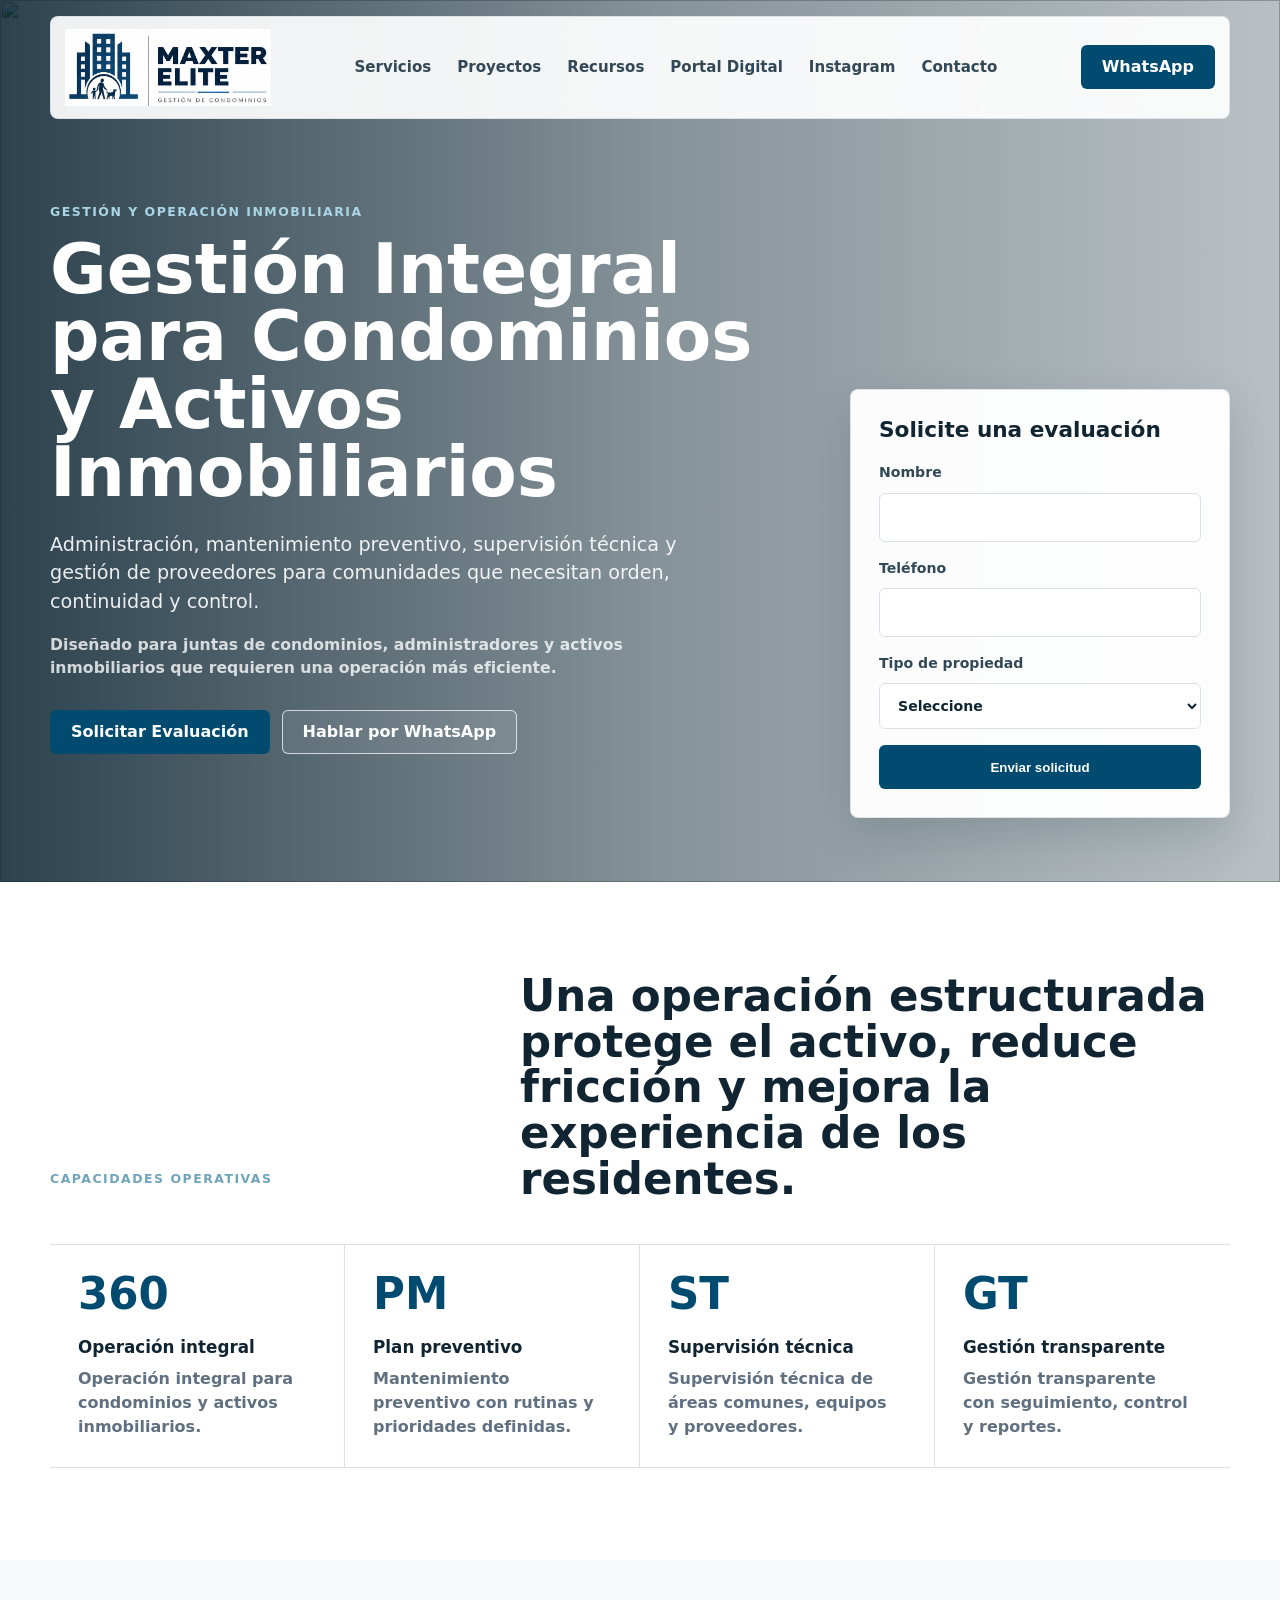
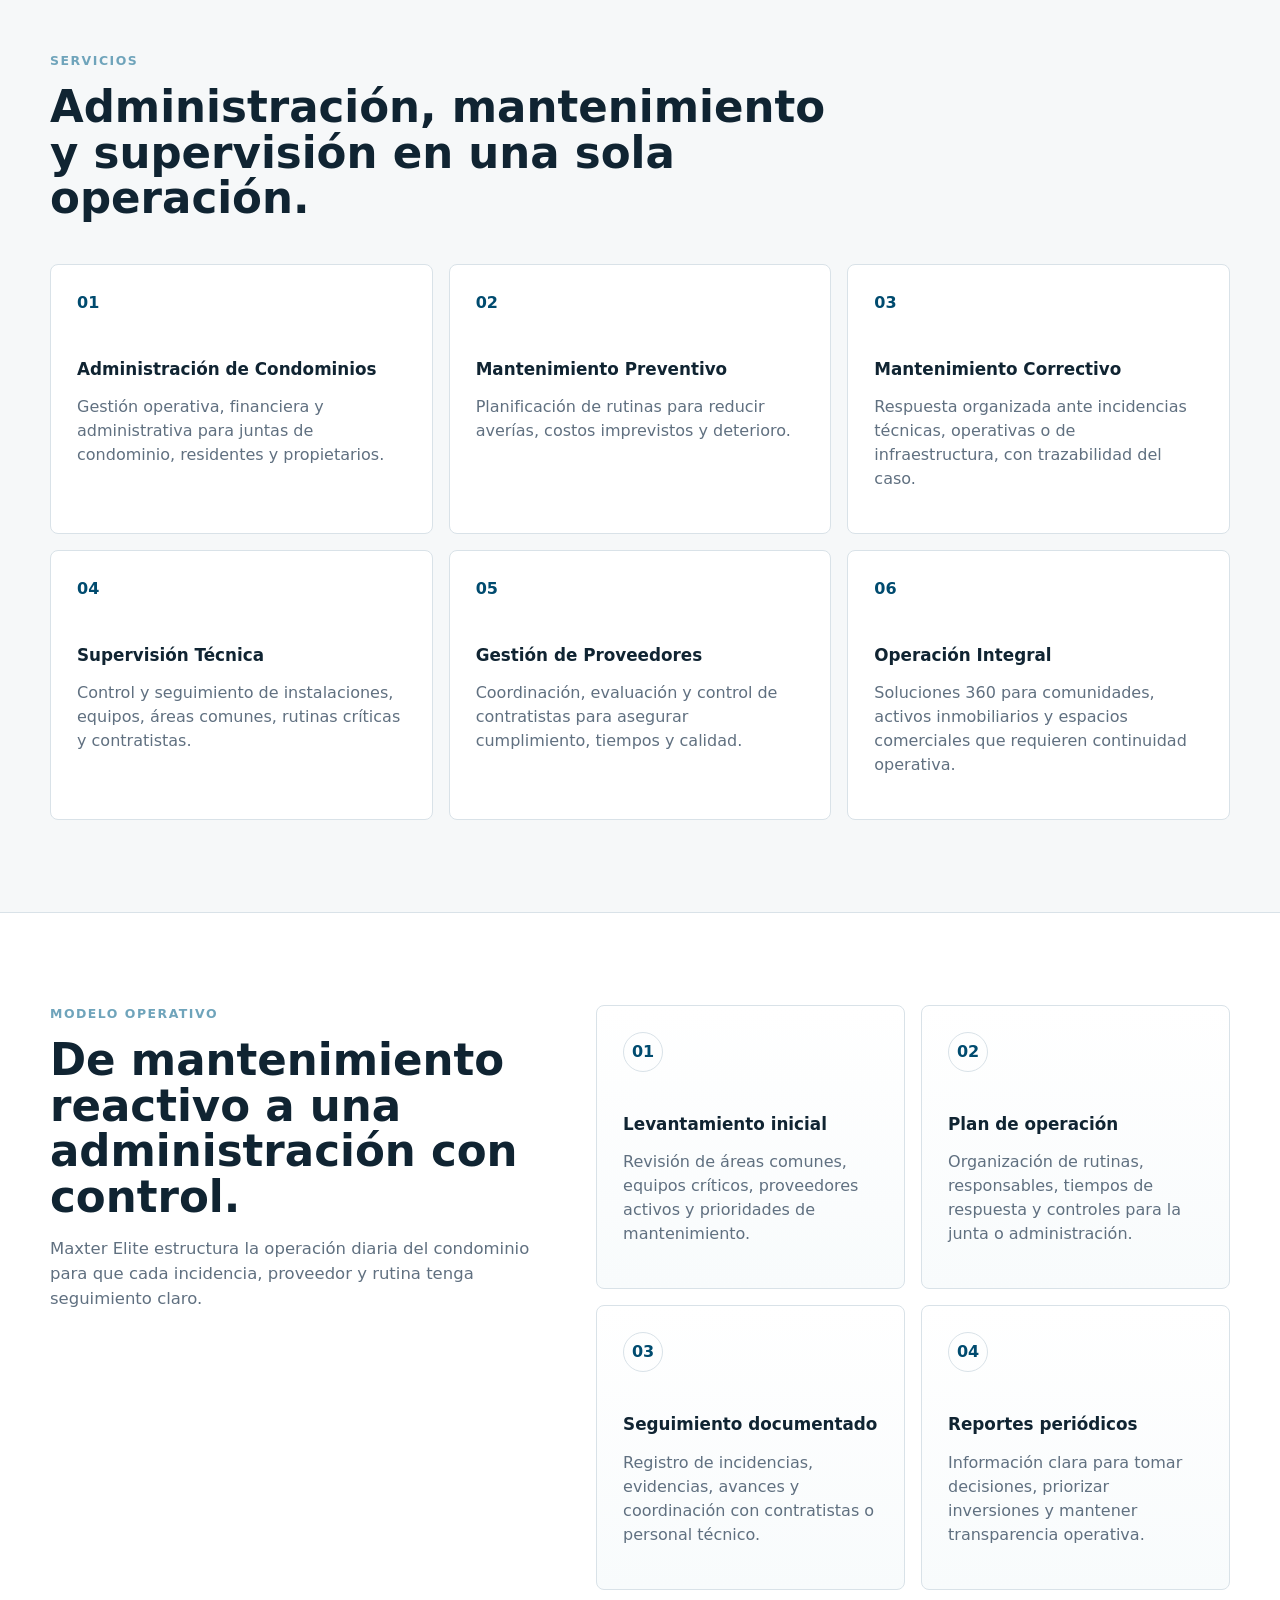
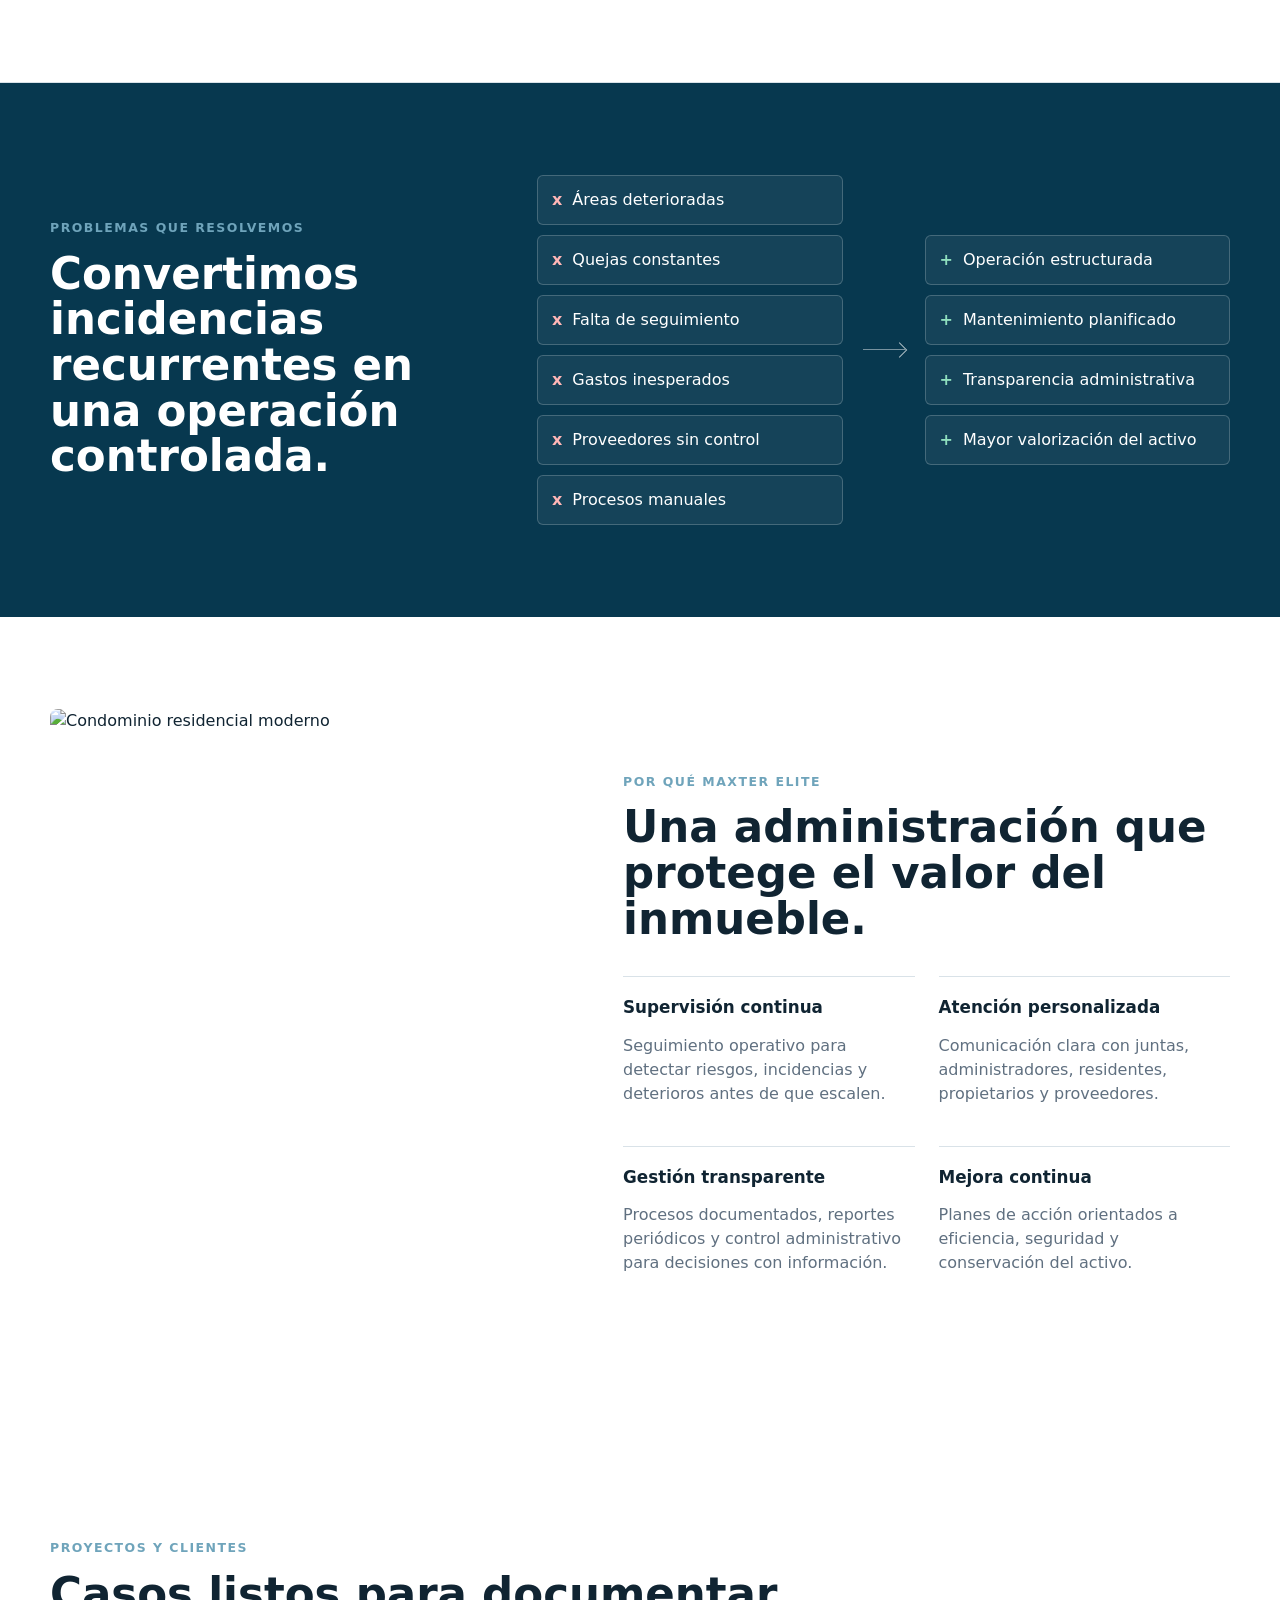
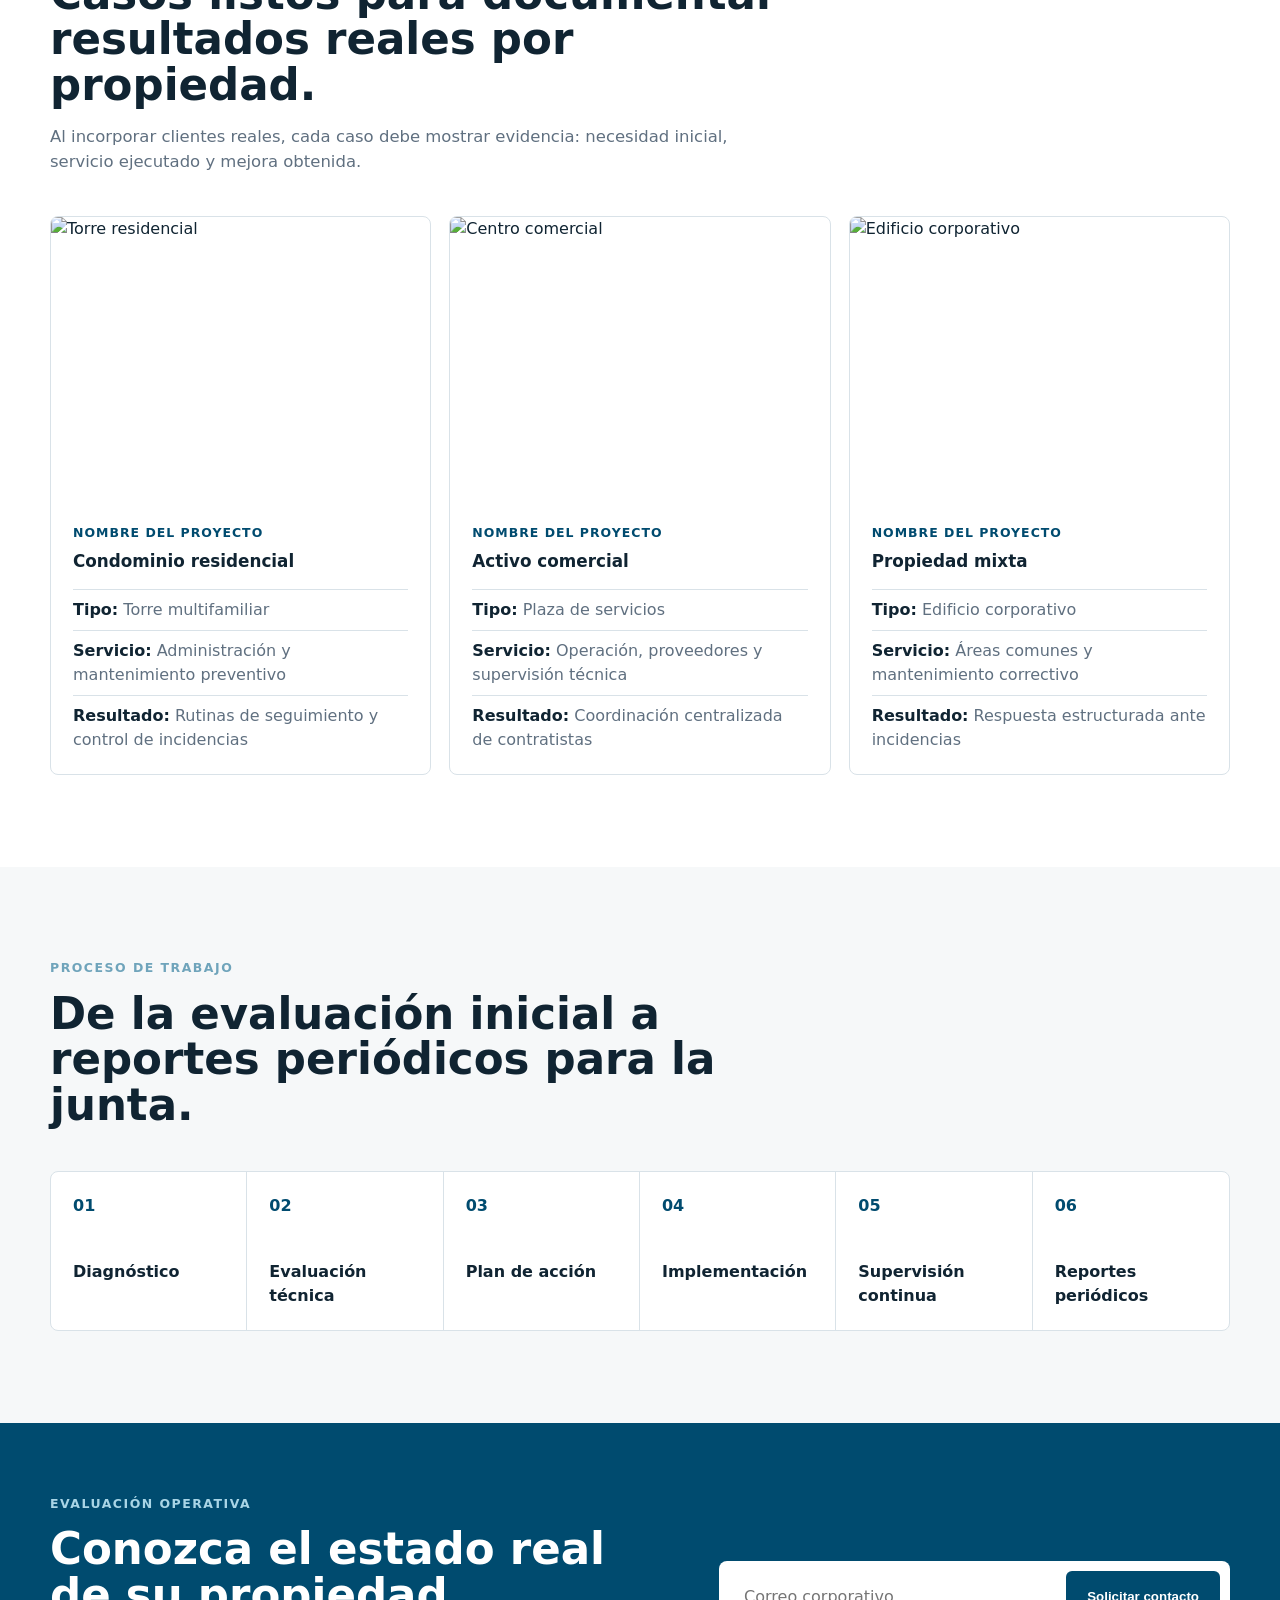
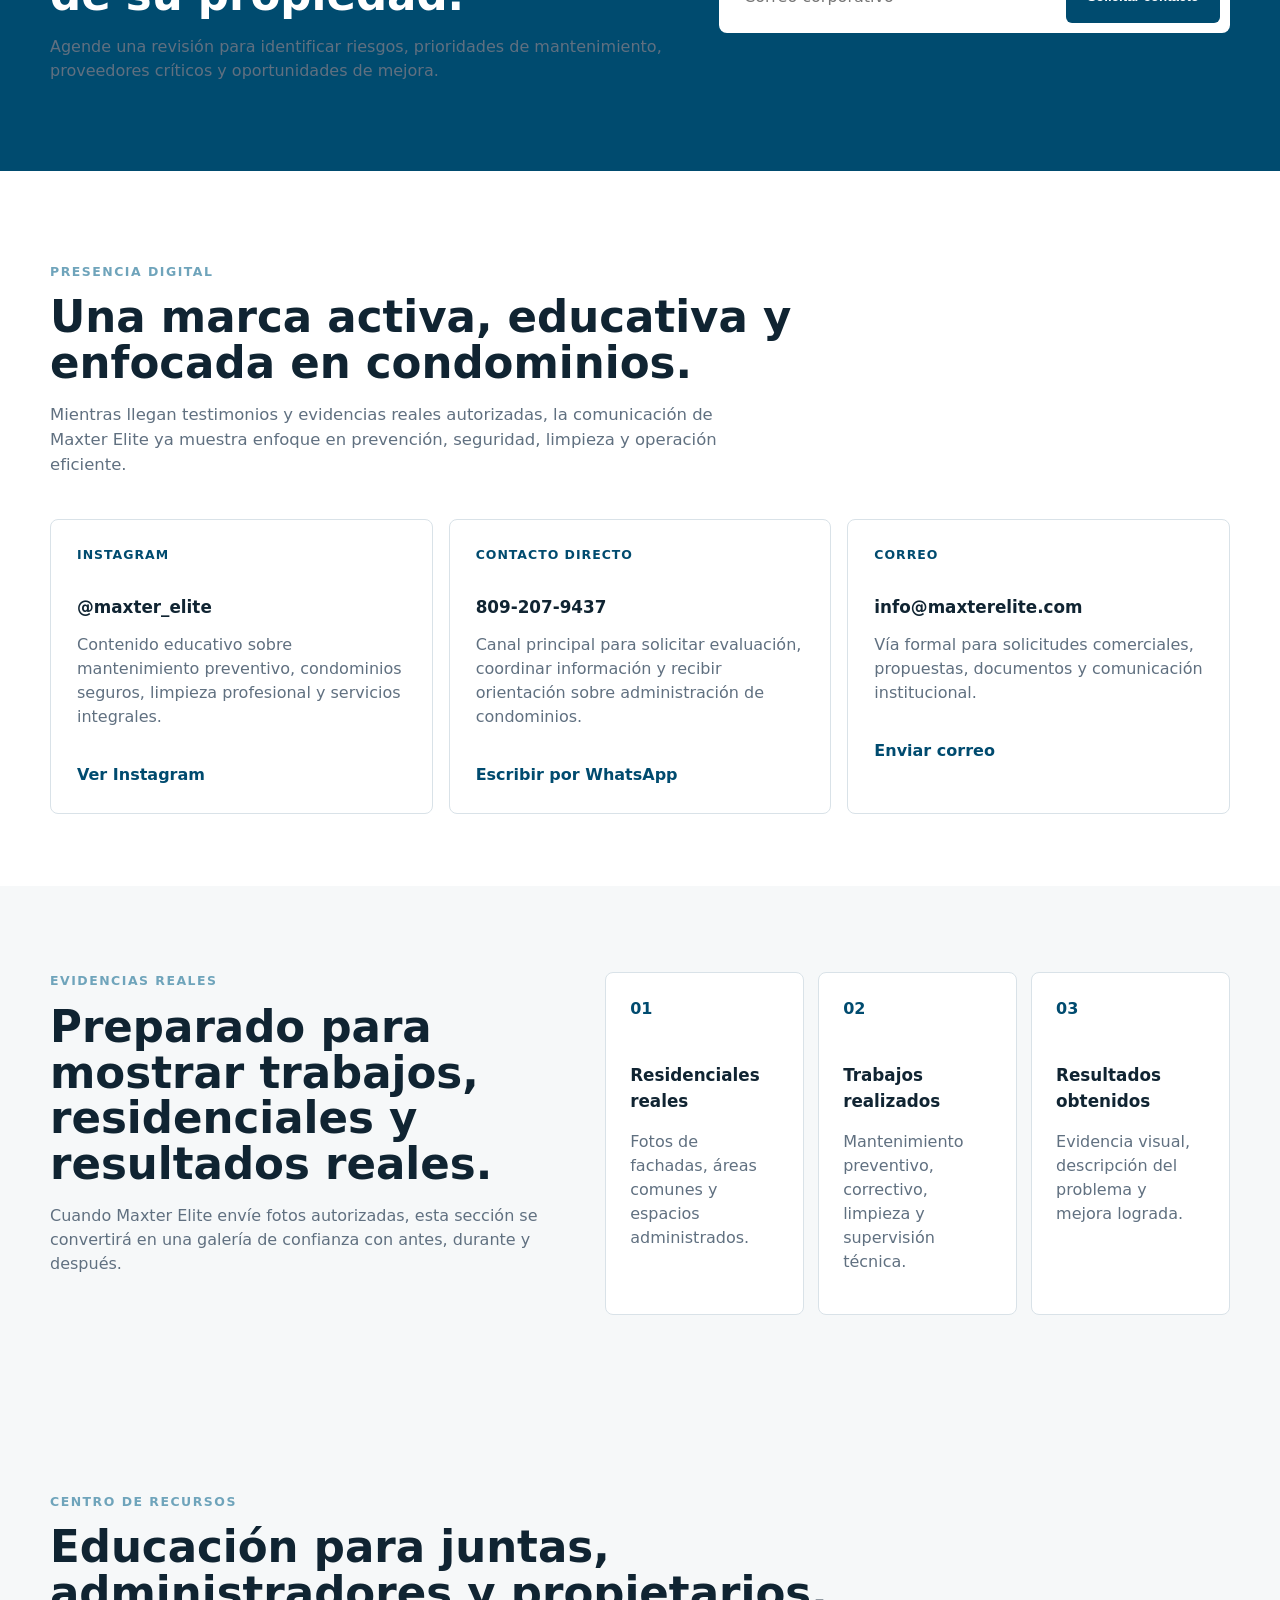
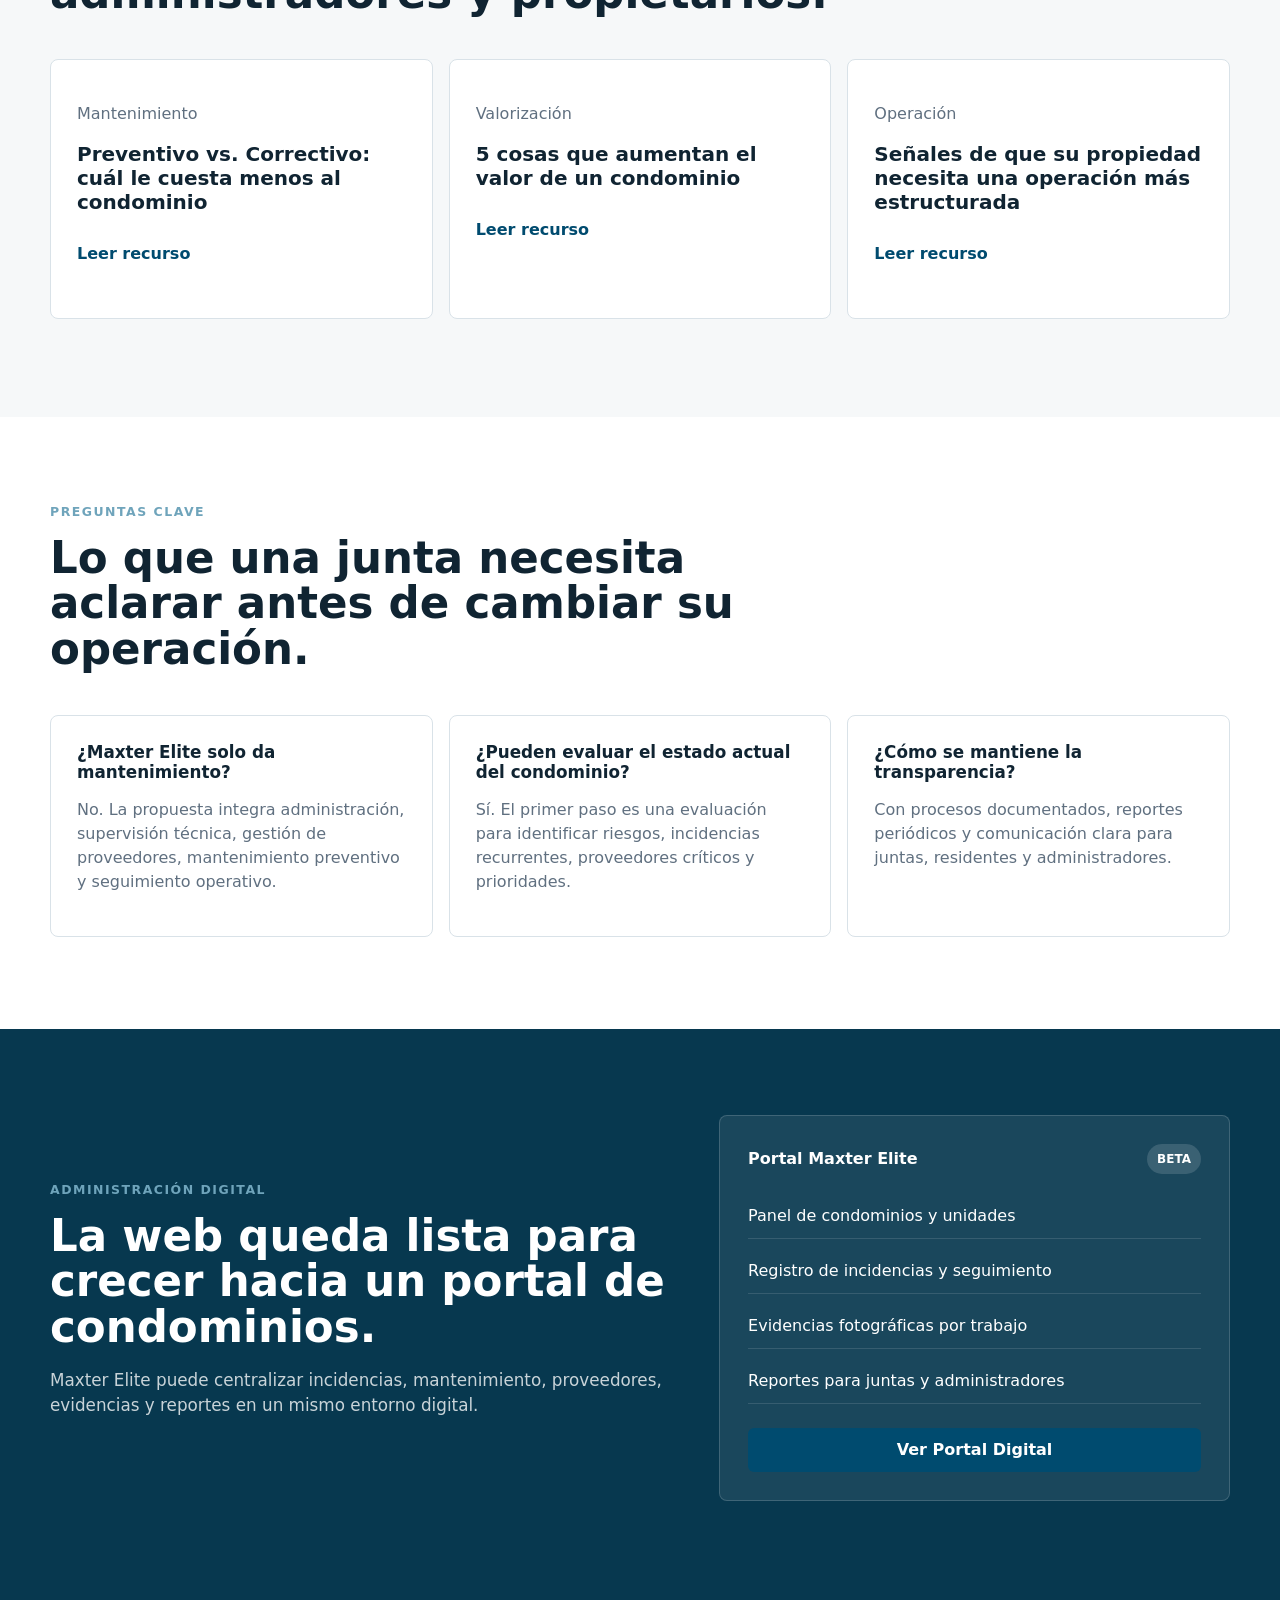
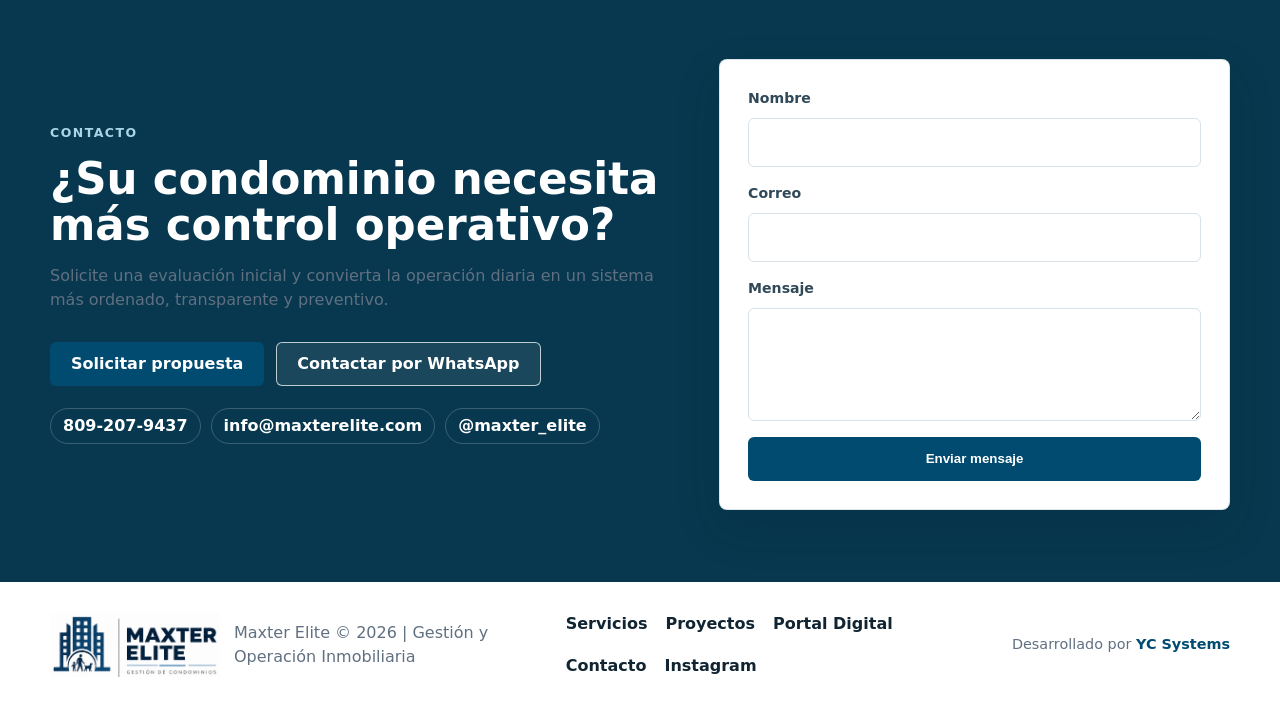
==== commit 2e92ddea: "Add real contact and evidence sections" ====
--- a/index.html
+++ b/index.html
@@ -10,7 +10,7 @@
     />
     <link rel="preconnect" href="https://images.unsplash.com" />
     <link rel="icon" type="image/png" href="assets/maxter-favicon.png" />
-    <link rel="stylesheet" href="styles.css?v=original-hero-v1" />
+    <link rel="stylesheet" href="styles.css?v=real-contact-v1" />
   </head>
   <body>
     <header class="site-header" data-header>
@@ -29,7 +29,7 @@
         <a href="https://www.instagram.com/maxter_elite/" target="_blank" rel="noreferrer">Instagram</a>
         <a href="#contacto">Contacto</a>
       </nav>
-      <a class="header-cta" href="https://wa.me/18090000000" target="_blank" rel="noreferrer">WhatsApp</a>
+      <a class="header-cta" href="https://wa.me/18092079437" target="_blank" rel="noreferrer">WhatsApp</a>
     </header>
 
     <main id="inicio">
@@ -49,7 +49,7 @@
           <p class="hero-note">Diseñado para juntas de condominios, administradores y activos inmobiliarios que requieren una operación más eficiente.</p>
           <div class="hero-actions" aria-label="Acciones principales">
             <a class="btn primary" href="#evaluacion">Solicitar Evaluación</a>
-            <a class="btn secondary" href="https://wa.me/18090000000" target="_blank" rel="noreferrer">Hablar por WhatsApp</a>
+            <a class="btn secondary" href="https://wa.me/18092079437" target="_blank" rel="noreferrer">Hablar por WhatsApp</a>
           </div>
         </div>
         <form class="hero-form" id="evaluacion" data-contact-form>
@@ -313,30 +313,44 @@
         </form>
       </section>
 
-      <section class="section testimonials" aria-labelledby="testimonials-title">
-        <div class="section-heading compact">
-          <p class="eyebrow">Testimonios</p>
-          <h2 id="testimonials-title">Confianza construida con seguimiento y resultados.</h2>
-        </div>
-        <div class="testimonial-grid">
-          <figure>
-            <blockquote>
-              "Maxter Elite organizó el mantenimiento y nos ayudó a tener mayor control de incidencias y proveedores."
-            </blockquote>
-            <figcaption>
-              <strong>Nombre del cliente</strong>
-              <span>Miembro de junta · Condominio residencial</span>
-            </figcaption>
-          </figure>
-          <figure>
-            <blockquote>
-              "La diferencia está en la supervisión. Ahora recibimos seguimiento y reportes con mayor claridad."
-            </blockquote>
-            <figcaption>
-              <strong>Nombre del cliente</strong>
-              <span>Administrador · Proyecto inmobiliario</span>
-            </figcaption>
-          </figure>
+      <section class="section social-proof" aria-labelledby="social-title">
+        <div class="section-heading compact">
+          <p class="eyebrow">Presencia digital</p>
+          <h2 id="social-title">Una marca activa, educativa y enfocada en condominios.</h2>
+          <p class="section-lead">Mientras llegan testimonios y evidencias reales autorizadas, la comunicación de Maxter Elite ya muestra enfoque en prevención, seguridad, limpieza y operación eficiente.</p>
+        </div>
+        <div class="social-grid">
+          <article>
+            <span>Instagram</span>
+            <h3>@maxter_elite</h3>
+            <p>Contenido educativo sobre mantenimiento preventivo, condominios seguros, limpieza profesional y servicios integrales.</p>
+            <a href="https://www.instagram.com/maxter_elite/" target="_blank" rel="noreferrer">Ver Instagram</a>
+          </article>
+          <article>
+            <span>Contacto directo</span>
+            <h3>809-207-9437</h3>
+            <p>Canal principal para solicitar evaluación, coordinar información y recibir orientación sobre administración de condominios.</p>
+            <a href="https://wa.me/18092079437" target="_blank" rel="noreferrer">Escribir por WhatsApp</a>
+          </article>
+          <article>
+            <span>Correo</span>
+            <h3>info@maxterelite.com</h3>
+            <p>Vía formal para solicitudes comerciales, propuestas, documentos y comunicación institucional.</p>
+            <a href="mailto:info@maxterelite.com">Enviar correo</a>
+          </article>
+        </div>
+      </section>
+
+      <section class="evidence-band" aria-labelledby="evidence-title">
+        <div>
+          <p class="eyebrow">Evidencias reales</p>
+          <h2 id="evidence-title">Preparado para mostrar trabajos, residenciales y resultados reales.</h2>
+          <p>Cuando Maxter Elite envíe fotos autorizadas, esta sección se convertirá en una galería de confianza con antes, durante y después.</p>
+        </div>
+        <div class="evidence-steps">
+          <article><span>01</span><strong>Residenciales reales</strong><p>Fotos de fachadas, áreas comunes y espacios administrados.</p></article>
+          <article><span>02</span><strong>Trabajos realizados</strong><p>Mantenimiento preventivo, correctivo, limpieza y supervisión técnica.</p></article>
+          <article><span>03</span><strong>Resultados obtenidos</strong><p>Evidencia visual, descripción del problema y mejora lograda.</p></article>
         </div>
       </section>
 
@@ -416,8 +430,13 @@
             Solicite una evaluación inicial y convierta la operación diaria en un sistema más ordenado, transparente y preventivo.
           </p>
           <div class="hero-actions">
-            <a class="btn primary" href="mailto:contacto@maxterelite.com">Solicitar propuesta</a>
-            <a class="btn secondary" href="https://wa.me/18090000000" target="_blank" rel="noreferrer">Contactar por WhatsApp</a>
+            <a class="btn primary" href="mailto:info@maxterelite.com">Solicitar propuesta</a>
+            <a class="btn secondary" href="https://wa.me/18092079437" target="_blank" rel="noreferrer">Contactar por WhatsApp</a>
+          </div>
+          <div class="contact-direct">
+            <a href="tel:+18092079437">809-207-9437</a>
+            <a href="mailto:info@maxterelite.com">info@maxterelite.com</a>
+            <a href="https://www.instagram.com/maxter_elite/" target="_blank" rel="noreferrer">@maxter_elite</a>
           </div>
         </div>
         <form class="contact-form" data-contact-form>
@@ -453,6 +472,6 @@
       <span class="site-credit">Desarrollado por <strong>YC Systems</strong></span>
     </footer>
 
-    <script src="script.js?v=original-hero-v1"></script>
+    <script src="script.js?v=real-contact-v1"></script>
   </body>
 </html>
--- a/styles.css
+++ b/styles.css
@@ -407,7 +407,7 @@
 
 .service-grid,
 .resource-grid,
-.testimonial-grid {
+.social-grid {
   display: grid;
   grid-template-columns: repeat(3, 1fr);
   gap: 16px;
@@ -416,7 +416,7 @@
 
 .service-grid article,
 .resource-grid article,
-.testimonial-grid figure {
+.social-grid article {
   min-height: 230px;
   margin: 0;
   padding: 26px;
@@ -436,7 +436,7 @@
 .why-list p,
 .resource-grid p,
 .project-grid span,
-.testimonial-grid span,
+.social-grid p,
 .final-cta p,
 .mid-cta p {
   color: var(--muted);
@@ -646,25 +646,65 @@
   white-space: nowrap;
 }
 
-.testimonials {
+.social-proof {
   padding-bottom: 72px;
 }
 
-.testimonial-grid figure {
-  display: grid;
-  align-content: space-between;
-}
-
-blockquote {
-  margin: 0;
-  color: #243948;
-  font-size: 1.12rem;
-}
-
-figcaption {
-  display: grid;
-  gap: 4px;
-  margin-top: 28px;
+.social-grid span {
+  display: block;
+  margin-bottom: 32px;
+  color: var(--blue);
+  font-size: 0.78rem;
+  font-weight: 850;
+  letter-spacing: 0.08em;
+  text-transform: uppercase;
+}
+
+.social-grid a {
+  display: inline-flex;
+  margin-top: 18px;
+  color: var(--blue);
+  font-weight: 850;
+}
+
+.evidence-band {
+  display: grid;
+  grid-template-columns: 0.9fr 1.1fr;
+  gap: 44px;
+  align-items: start;
+  padding: 86px max(24px, calc((100vw - var(--max)) / 2));
+  background: var(--section);
+}
+
+.evidence-band p:not(.eyebrow),
+.evidence-steps p {
+  color: var(--muted);
+}
+
+.evidence-steps {
+  display: grid;
+  grid-template-columns: repeat(3, 1fr);
+  gap: 14px;
+}
+
+.evidence-steps article {
+  min-height: 230px;
+  padding: 24px;
+  border: 1px solid var(--line);
+  border-radius: var(--radius);
+  background: white;
+}
+
+.evidence-steps span {
+  display: inline-block;
+  margin-bottom: 42px;
+  color: var(--blue);
+  font-weight: 850;
+}
+
+.evidence-steps strong {
+  display: block;
+  font-size: 1.05rem;
 }
 
 .resources {
@@ -688,6 +728,24 @@
 
 .final-cta {
   background: var(--blue-deep);
+}
+
+.contact-direct {
+  display: flex;
+  flex-wrap: wrap;
+  gap: 10px;
+  margin-top: 22px;
+}
+
+.contact-direct a {
+  display: inline-flex;
+  min-height: 36px;
+  align-items: center;
+  padding: 0 12px;
+  border: 1px solid rgba(255, 255, 255, 0.2);
+  border-radius: 999px;
+  color: white;
+  font-weight: 750;
 }
 
 .faq {
@@ -860,6 +918,7 @@
   .problem-band,
   .why,
   .mid-cta,
+  .evidence-band,
   .digital-platform,
   .final-cta,
   .section-heading {
@@ -883,8 +942,9 @@
   .service-grid,
   .operations-grid,
   .project-grid,
-  .testimonial-grid,
+  .social-grid,
   .resource-grid,
+  .evidence-steps,
   .faq-grid {
     grid-template-columns: repeat(2, 1fr);
   }
@@ -924,6 +984,7 @@
   .resources,
   .operations-band,
   .problem-band,
+  .evidence-band,
   .mid-cta,
   .digital-platform,
   .final-cta {
@@ -934,8 +995,9 @@
   .service-grid,
   .operations-grid,
   .project-grid,
-  .testimonial-grid,
+  .social-grid,
   .resource-grid,
+  .evidence-steps,
   .faq-grid,
   .why-list,
   .problem-map,
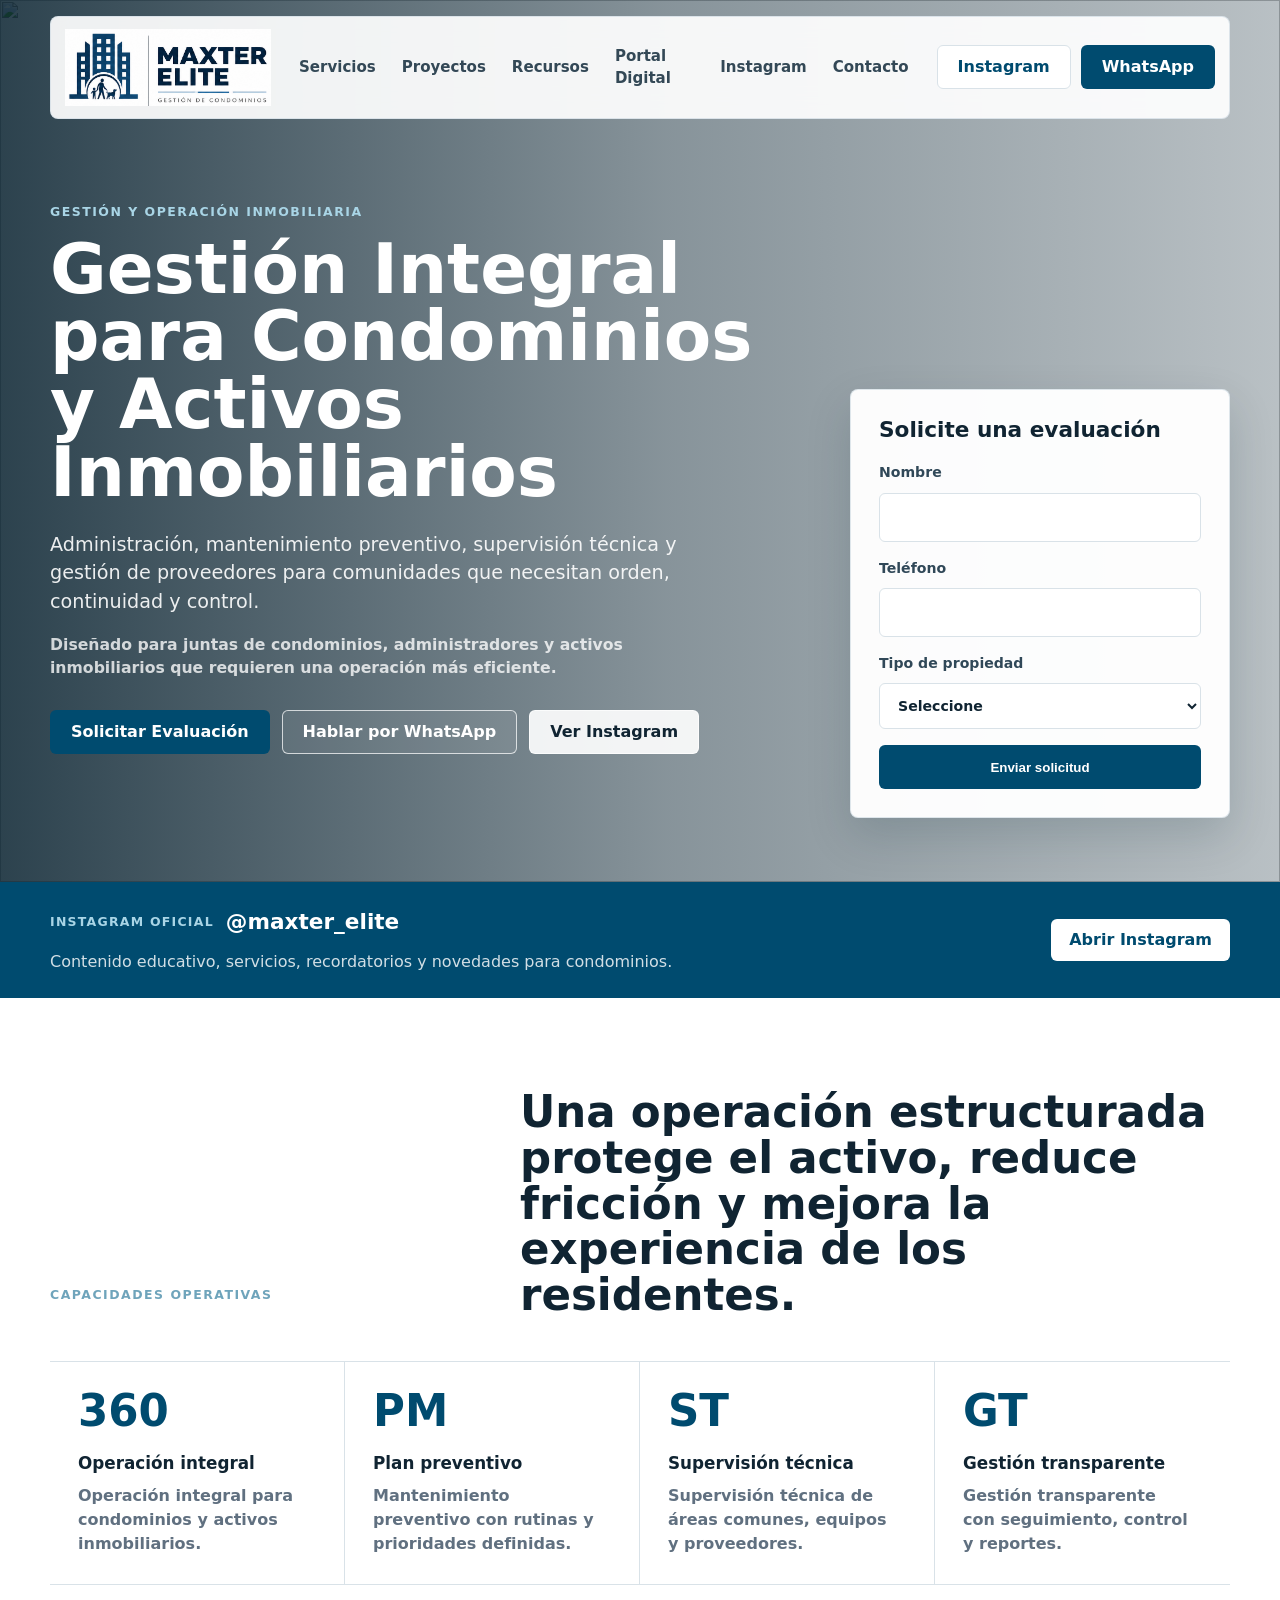
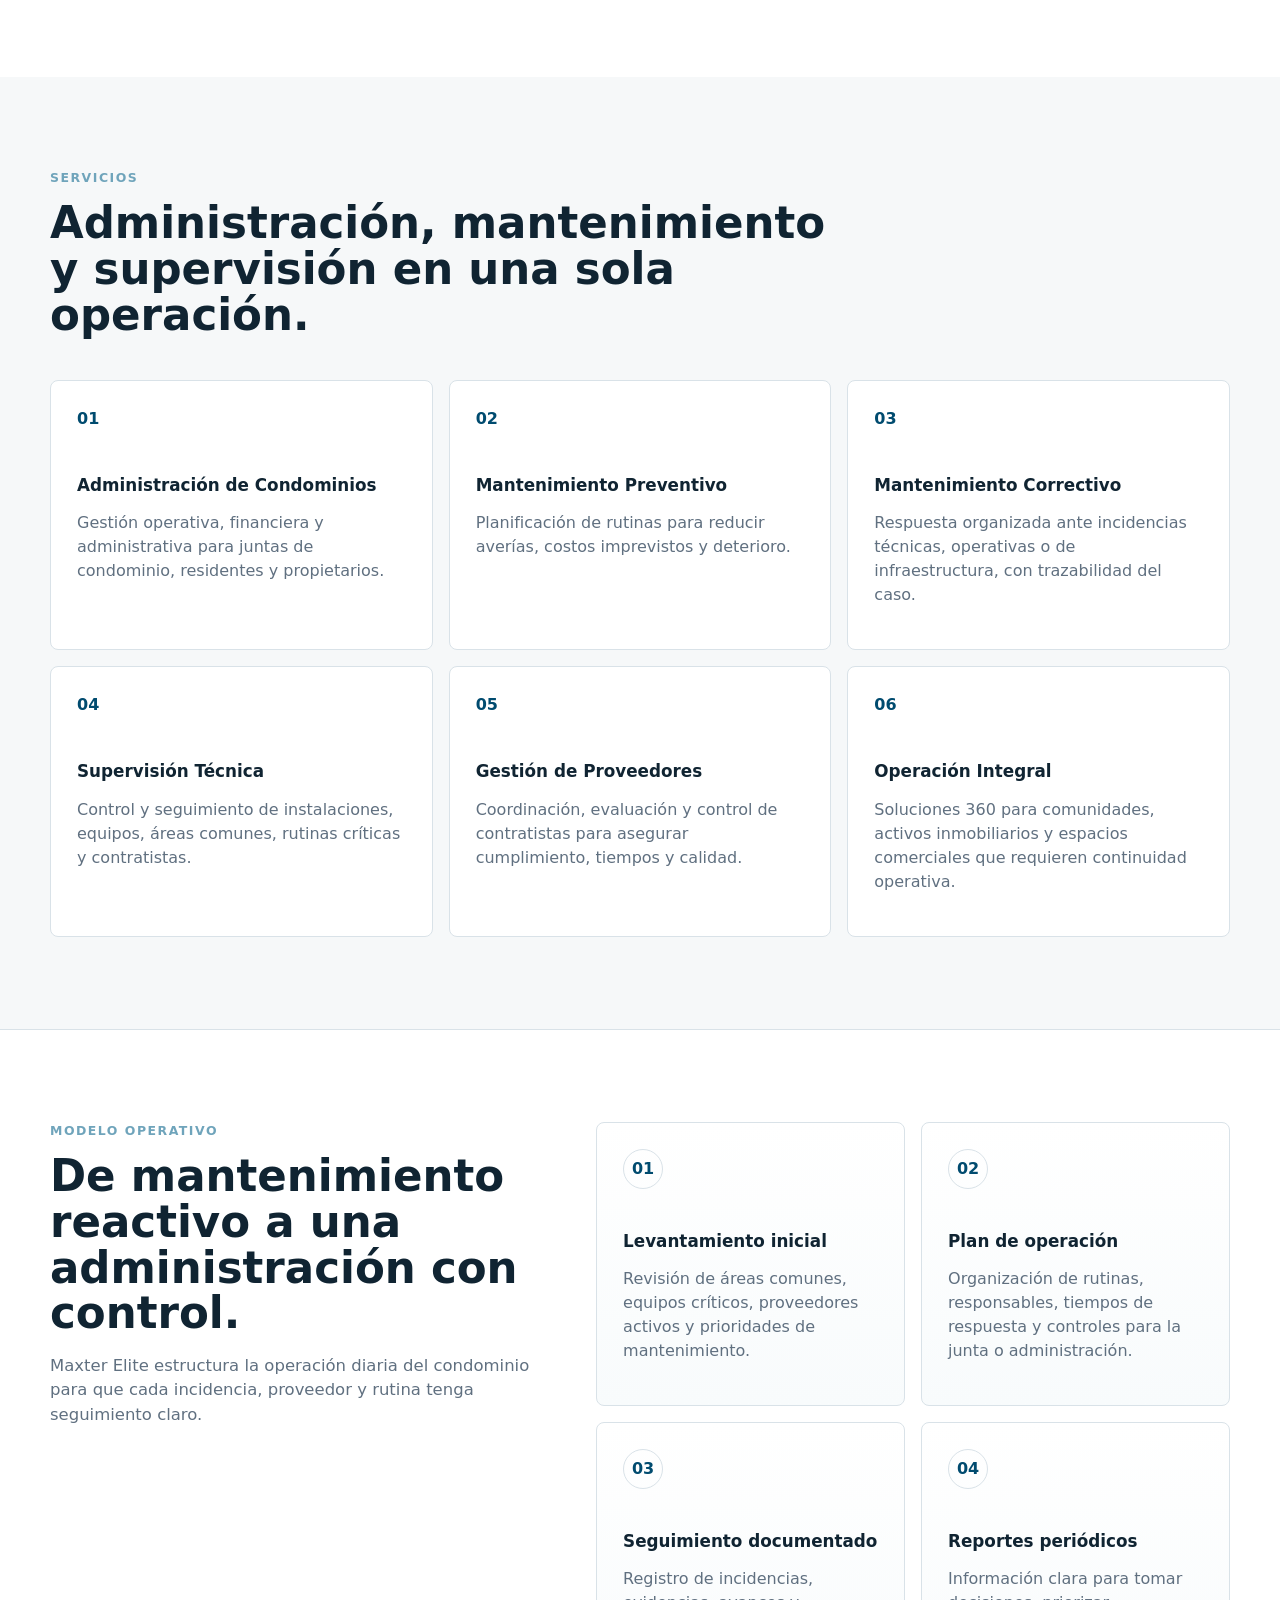
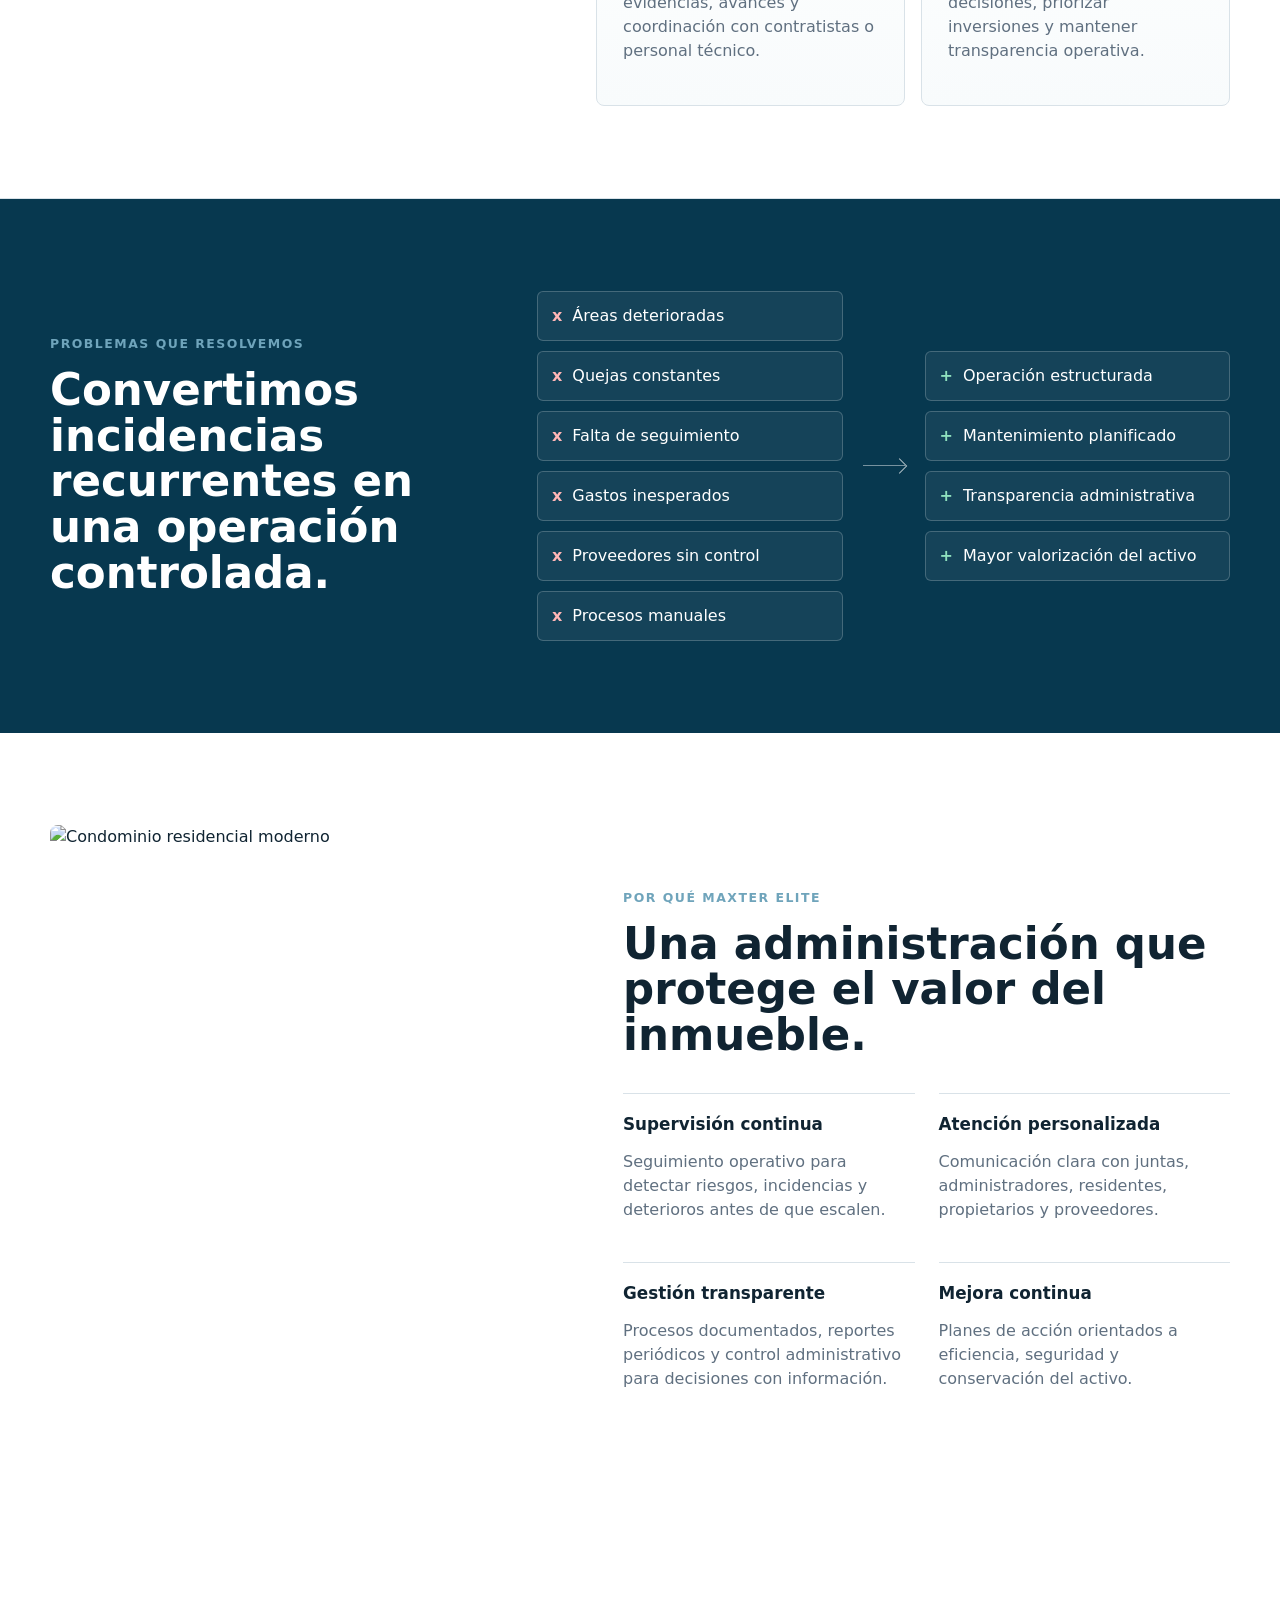
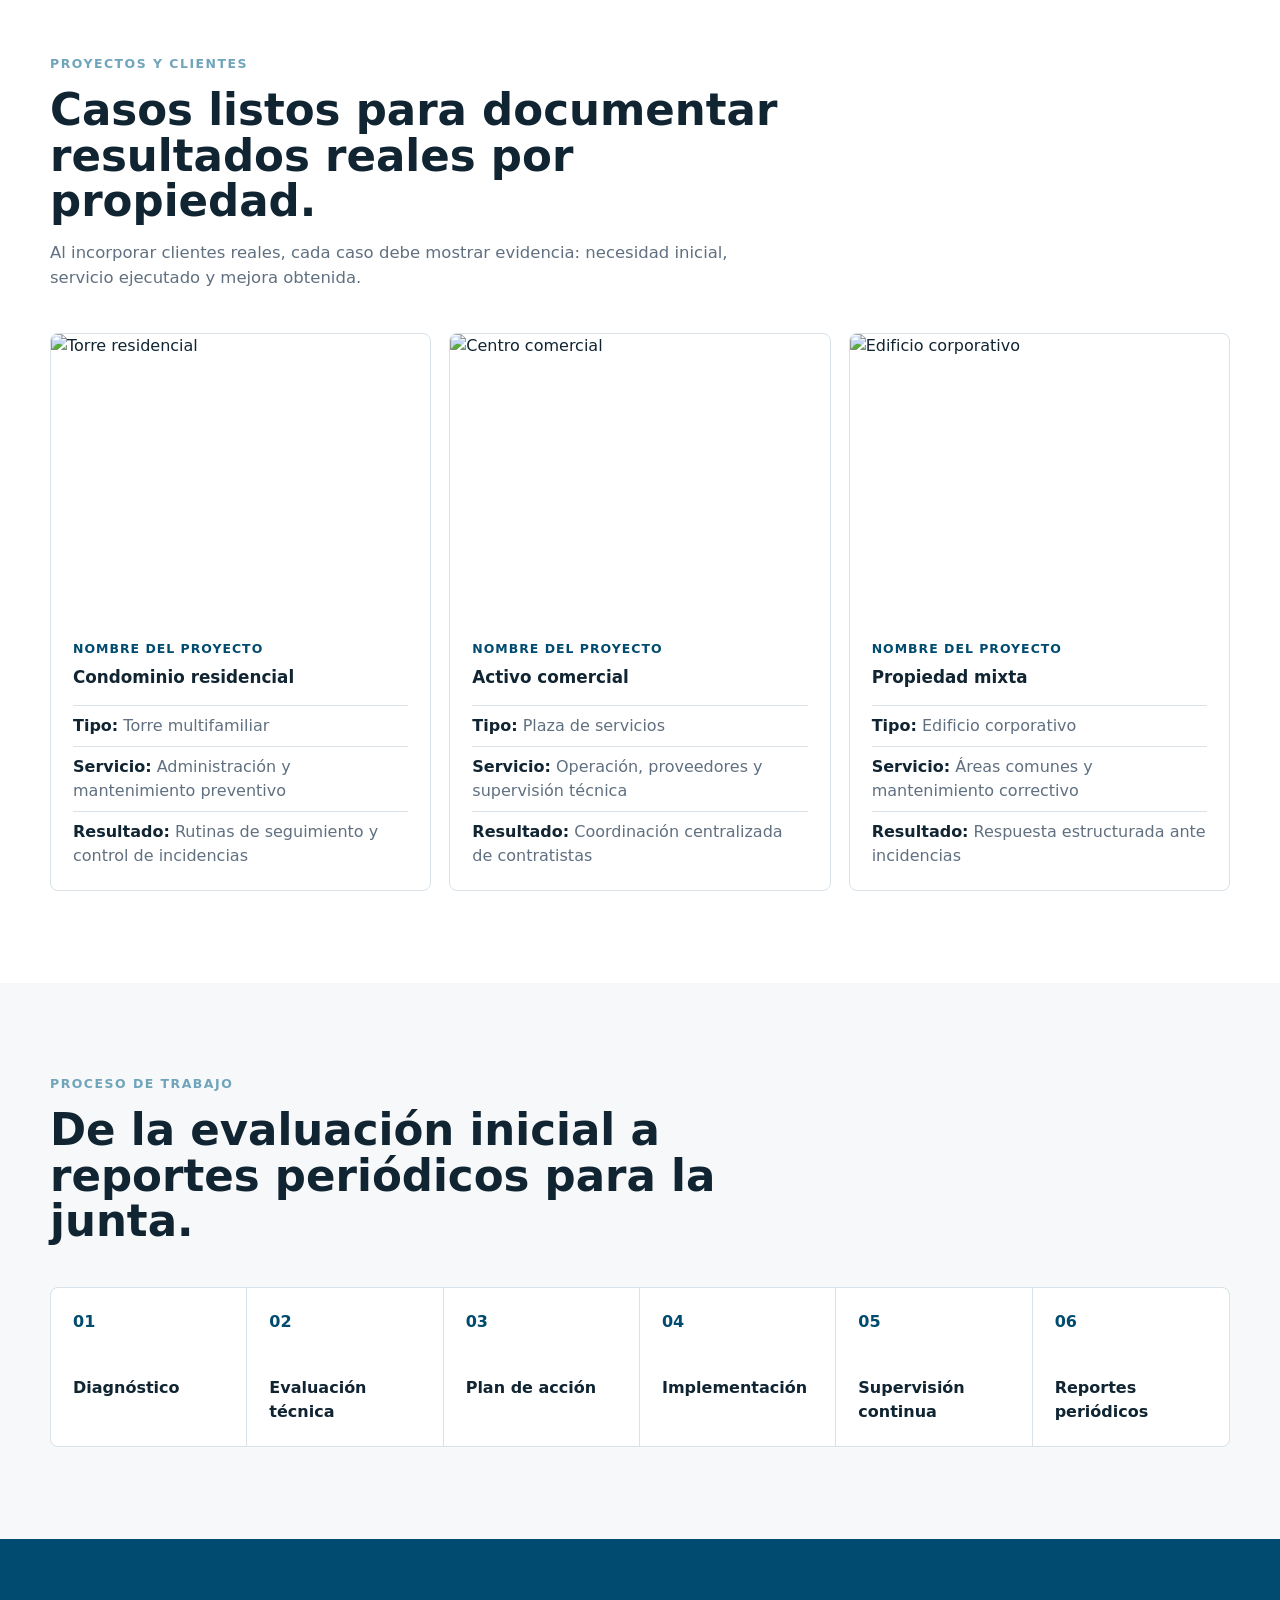
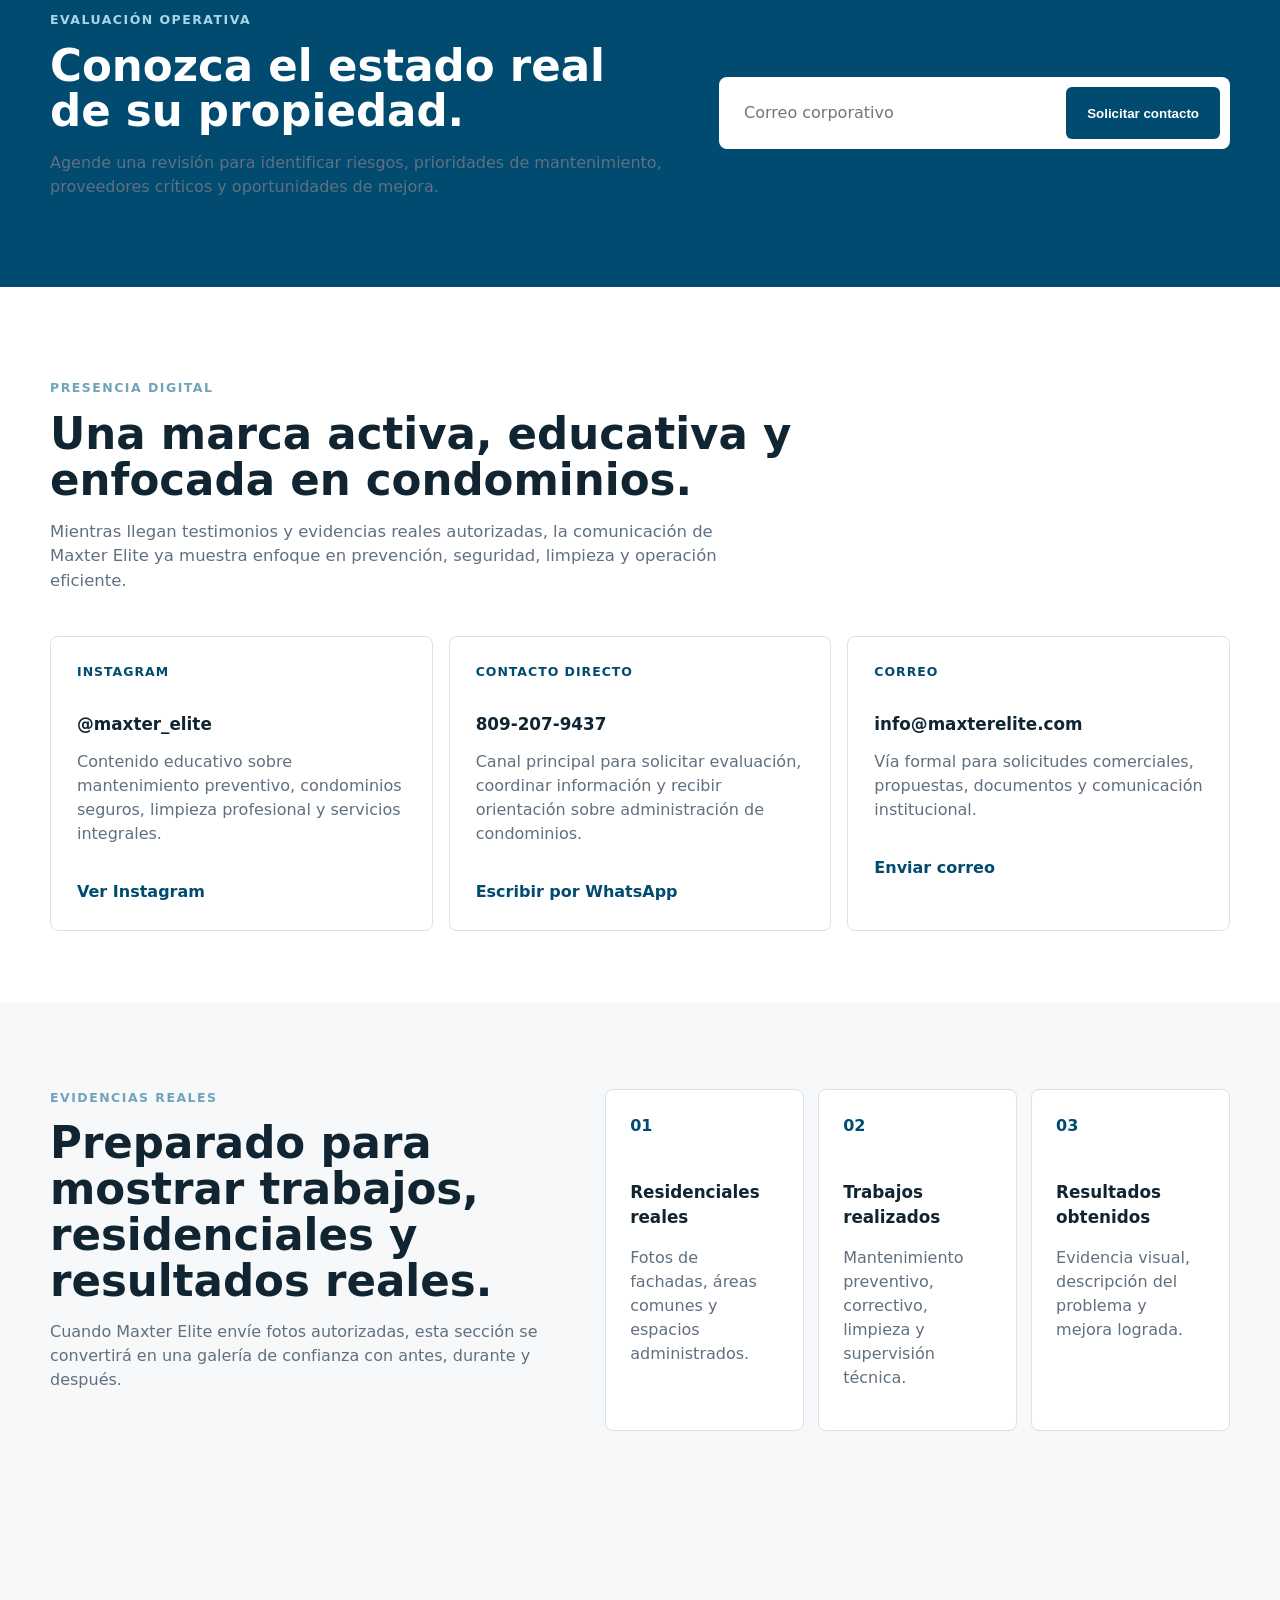
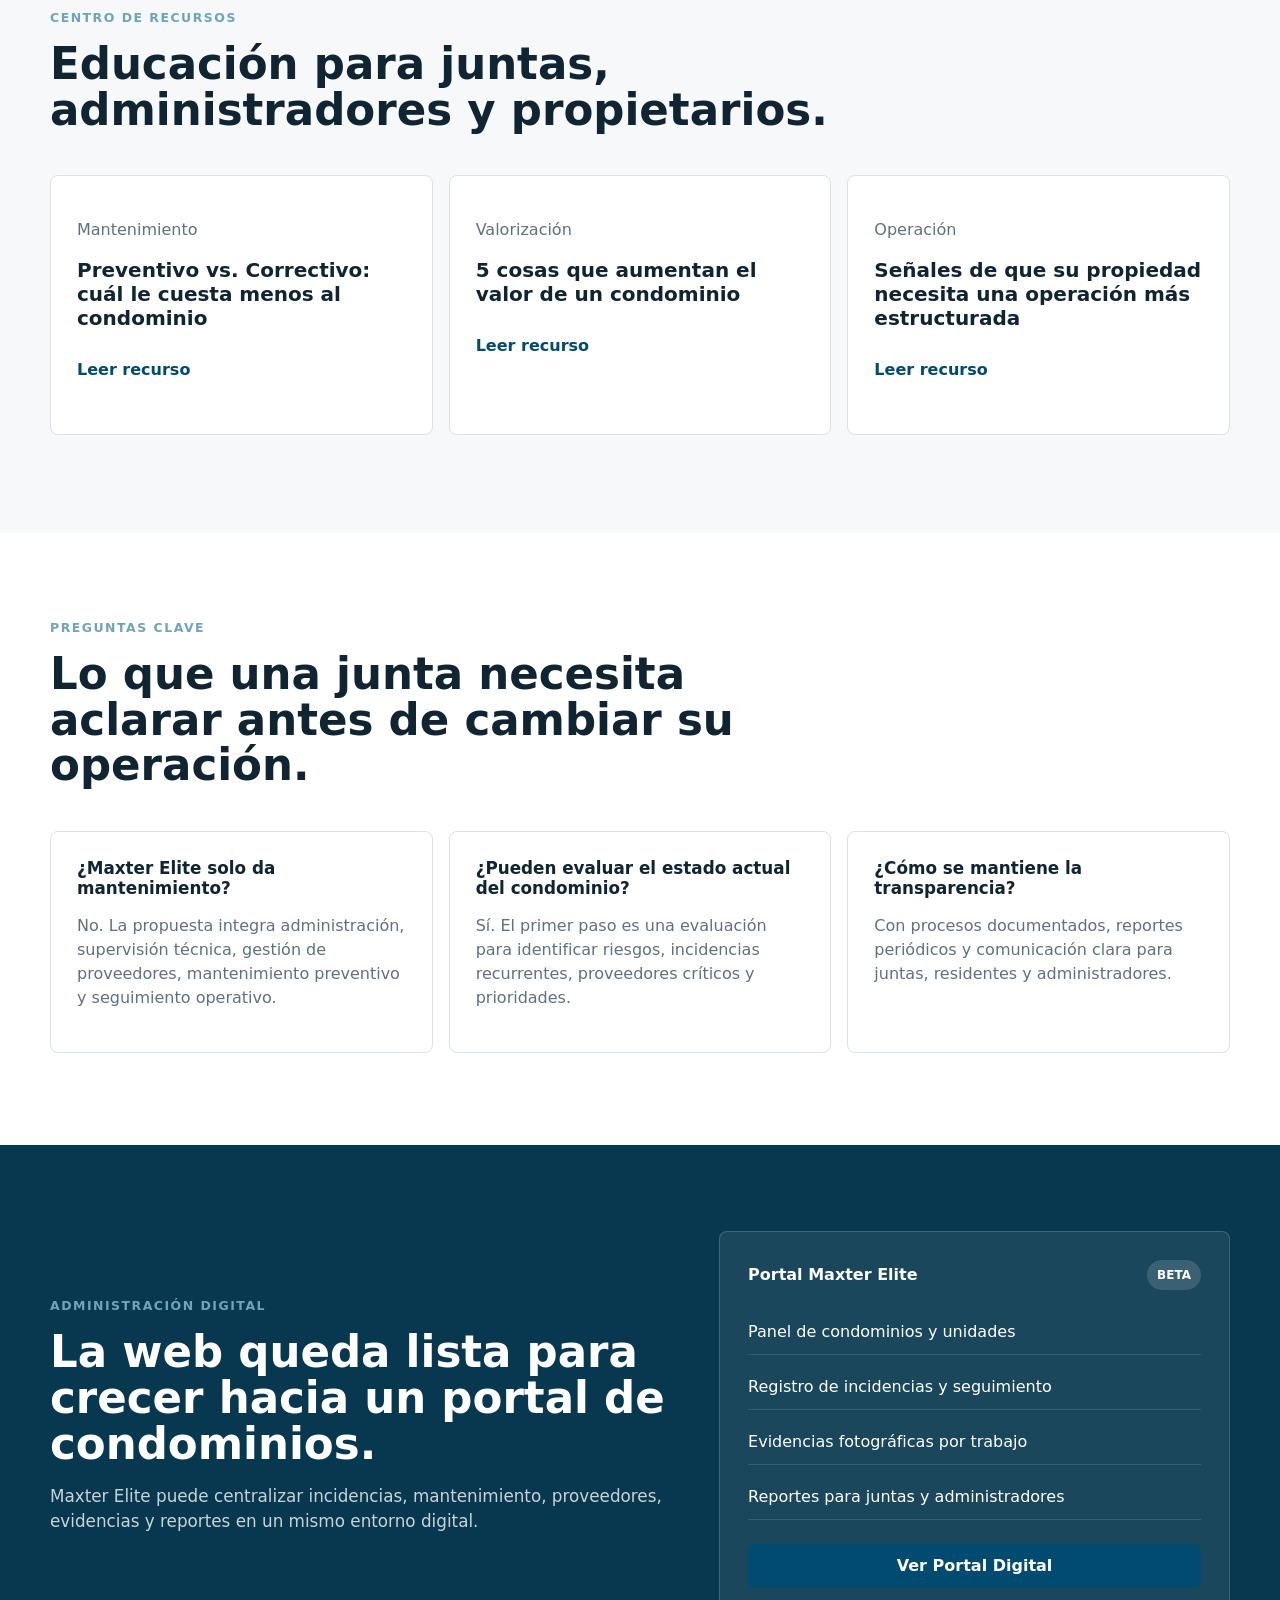
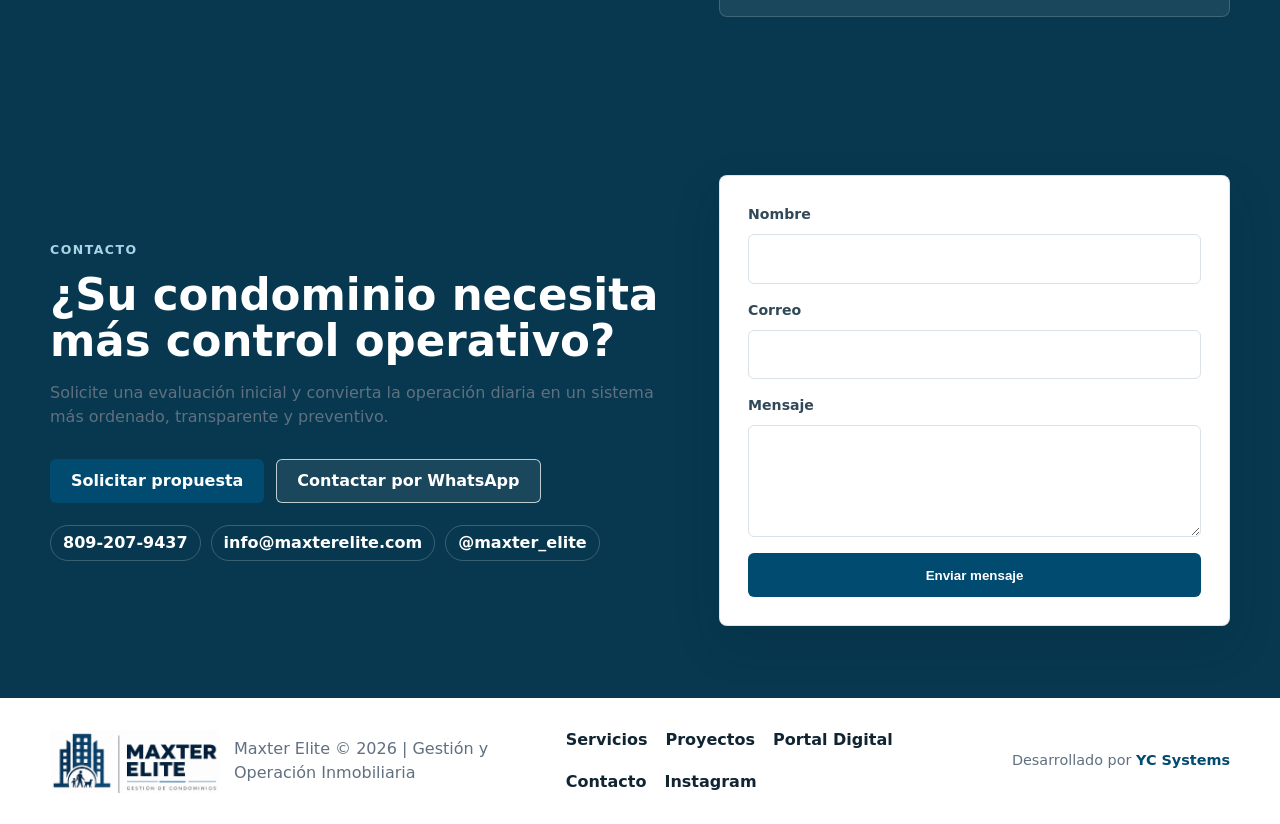
==== commit e8afeb67: "Make Instagram links prominent" ====
--- a/index.html
+++ b/index.html
@@ -10,7 +10,7 @@
     />
     <link rel="preconnect" href="https://images.unsplash.com" />
     <link rel="icon" type="image/png" href="assets/maxter-favicon.png" />
-    <link rel="stylesheet" href="styles.css?v=real-contact-v1" />
+    <link rel="stylesheet" href="styles.css?v=instagram-visible-v1" />
   </head>
   <body>
     <header class="site-header" data-header>
@@ -29,7 +29,10 @@
         <a href="https://www.instagram.com/maxter_elite/" target="_blank" rel="noreferrer">Instagram</a>
         <a href="#contacto">Contacto</a>
       </nav>
-      <a class="header-cta" href="https://wa.me/18092079437" target="_blank" rel="noreferrer">WhatsApp</a>
+      <div class="header-actions">
+        <a class="header-social" href="https://www.instagram.com/maxter_elite/" target="_blank" rel="noreferrer">Instagram</a>
+        <a class="header-cta" href="https://wa.me/18092079437" target="_blank" rel="noreferrer">WhatsApp</a>
+      </div>
     </header>
 
     <main id="inicio">
@@ -50,6 +53,7 @@
           <div class="hero-actions" aria-label="Acciones principales">
             <a class="btn primary" href="#evaluacion">Solicitar Evaluación</a>
             <a class="btn secondary" href="https://wa.me/18092079437" target="_blank" rel="noreferrer">Hablar por WhatsApp</a>
+            <a class="btn social" href="https://www.instagram.com/maxter_elite/" target="_blank" rel="noreferrer">Ver Instagram</a>
           </div>
         </div>
         <form class="hero-form" id="evaluacion" data-contact-form>
@@ -74,6 +78,15 @@
           </label>
           <button class="btn primary full" type="submit">Enviar solicitud</button>
         </form>
+      </section>
+
+      <section class="instagram-strip" aria-label="Instagram de Maxter Elite">
+        <div>
+          <span>Instagram oficial</span>
+          <strong>@maxter_elite</strong>
+          <p>Contenido educativo, servicios, recordatorios y novedades para condominios.</p>
+        </div>
+        <a href="https://www.instagram.com/maxter_elite/" target="_blank" rel="noreferrer">Abrir Instagram</a>
       </section>
 
       <section class="section kpis" aria-labelledby="kpi-title">
@@ -472,6 +485,6 @@
       <span class="site-credit">Desarrollado por <strong>YC Systems</strong></span>
     </footer>
 
-    <script src="script.js?v=real-contact-v1"></script>
+    <script src="script.js?v=instagram-visible-v1"></script>
   </body>
 </html>
--- a/styles.css
+++ b/styles.css
@@ -89,7 +89,14 @@
   color: var(--blue);
 }
 
+.header-actions {
+  display: flex;
+  align-items: center;
+  gap: 10px;
+}
+
 .header-cta,
+.header-social,
 .btn {
   display: inline-flex;
   min-height: 44px;
@@ -105,6 +112,12 @@
 .header-cta {
   background: var(--blue);
   color: white;
+}
+
+.header-social {
+  border-color: var(--line);
+  background: white;
+  color: var(--blue);
 }
 
 .nav-toggle {
@@ -225,8 +238,61 @@
   background: rgba(255, 255, 255, 0.08);
 }
 
+.btn.social {
+  border-color: rgba(255, 255, 255, 0.72);
+  color: var(--ink);
+  background: rgba(255, 255, 255, 0.9);
+}
+
 .btn.full {
   width: 100%;
+}
+
+.instagram-strip {
+  display: flex;
+  align-items: center;
+  justify-content: space-between;
+  gap: 24px;
+  padding: 24px max(24px, calc((100vw - var(--max)) / 2));
+  background: var(--blue);
+  color: white;
+}
+
+.instagram-strip div {
+  display: flex;
+  flex-wrap: wrap;
+  align-items: center;
+  gap: 12px;
+}
+
+.instagram-strip span {
+  color: #a9d5e6;
+  font-size: 0.78rem;
+  font-weight: 850;
+  letter-spacing: 0.1em;
+  text-transform: uppercase;
+}
+
+.instagram-strip strong {
+  font-size: 1.35rem;
+}
+
+.instagram-strip p {
+  margin: 0;
+  color: rgba(255, 255, 255, 0.82);
+}
+
+.instagram-strip a {
+  display: inline-flex;
+  min-height: 42px;
+  align-items: center;
+  justify-content: center;
+  border-radius: 6px;
+  padding: 0 18px;
+  background: white;
+  color: var(--blue);
+  font-weight: 850;
+  white-space: nowrap;
 }
 
 .hero-form,
@@ -897,7 +963,7 @@
   }
 
   .site-nav,
-  .header-cta {
+  .header-actions {
     display: none;
   }
 
@@ -911,6 +977,11 @@
 
   .site-nav.is-open a {
     padding: 10px;
+  }
+
+  .instagram-strip {
+    align-items: flex-start;
+    flex-direction: column;
   }
 
   .hero,
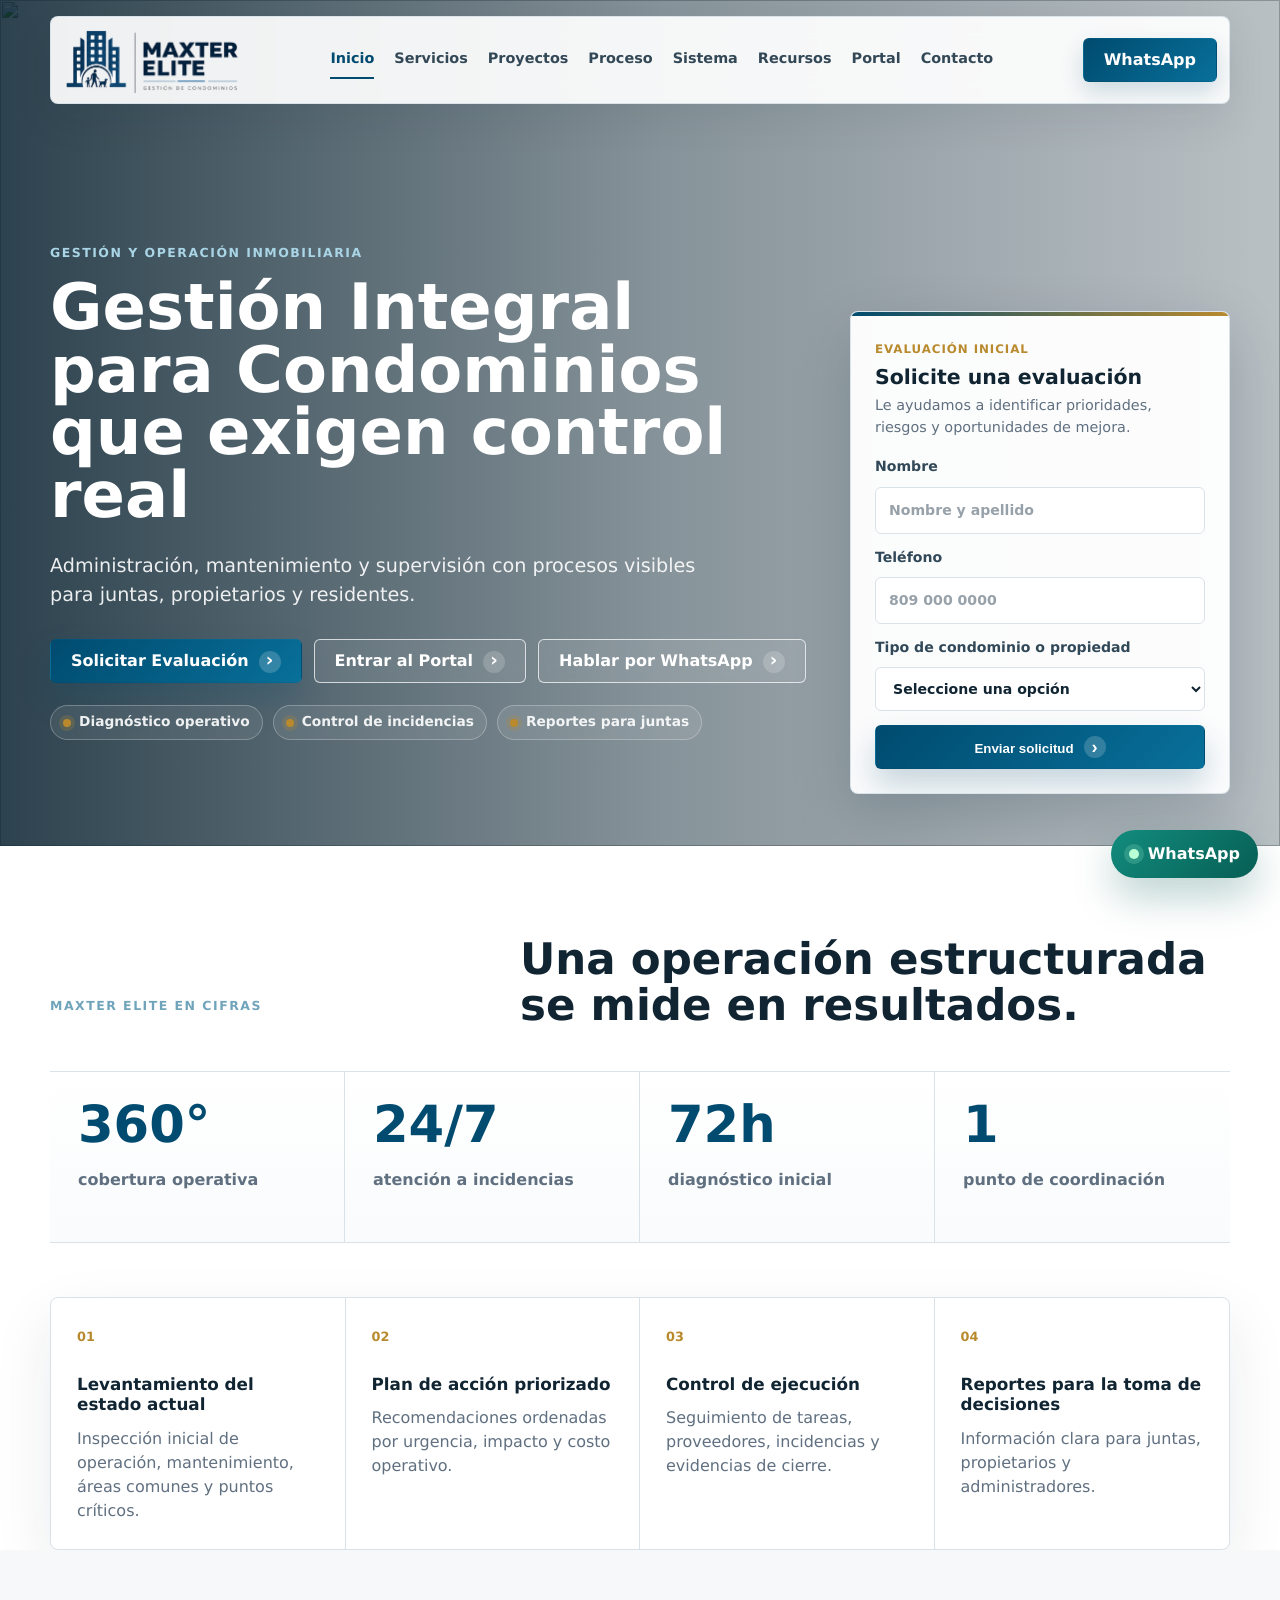
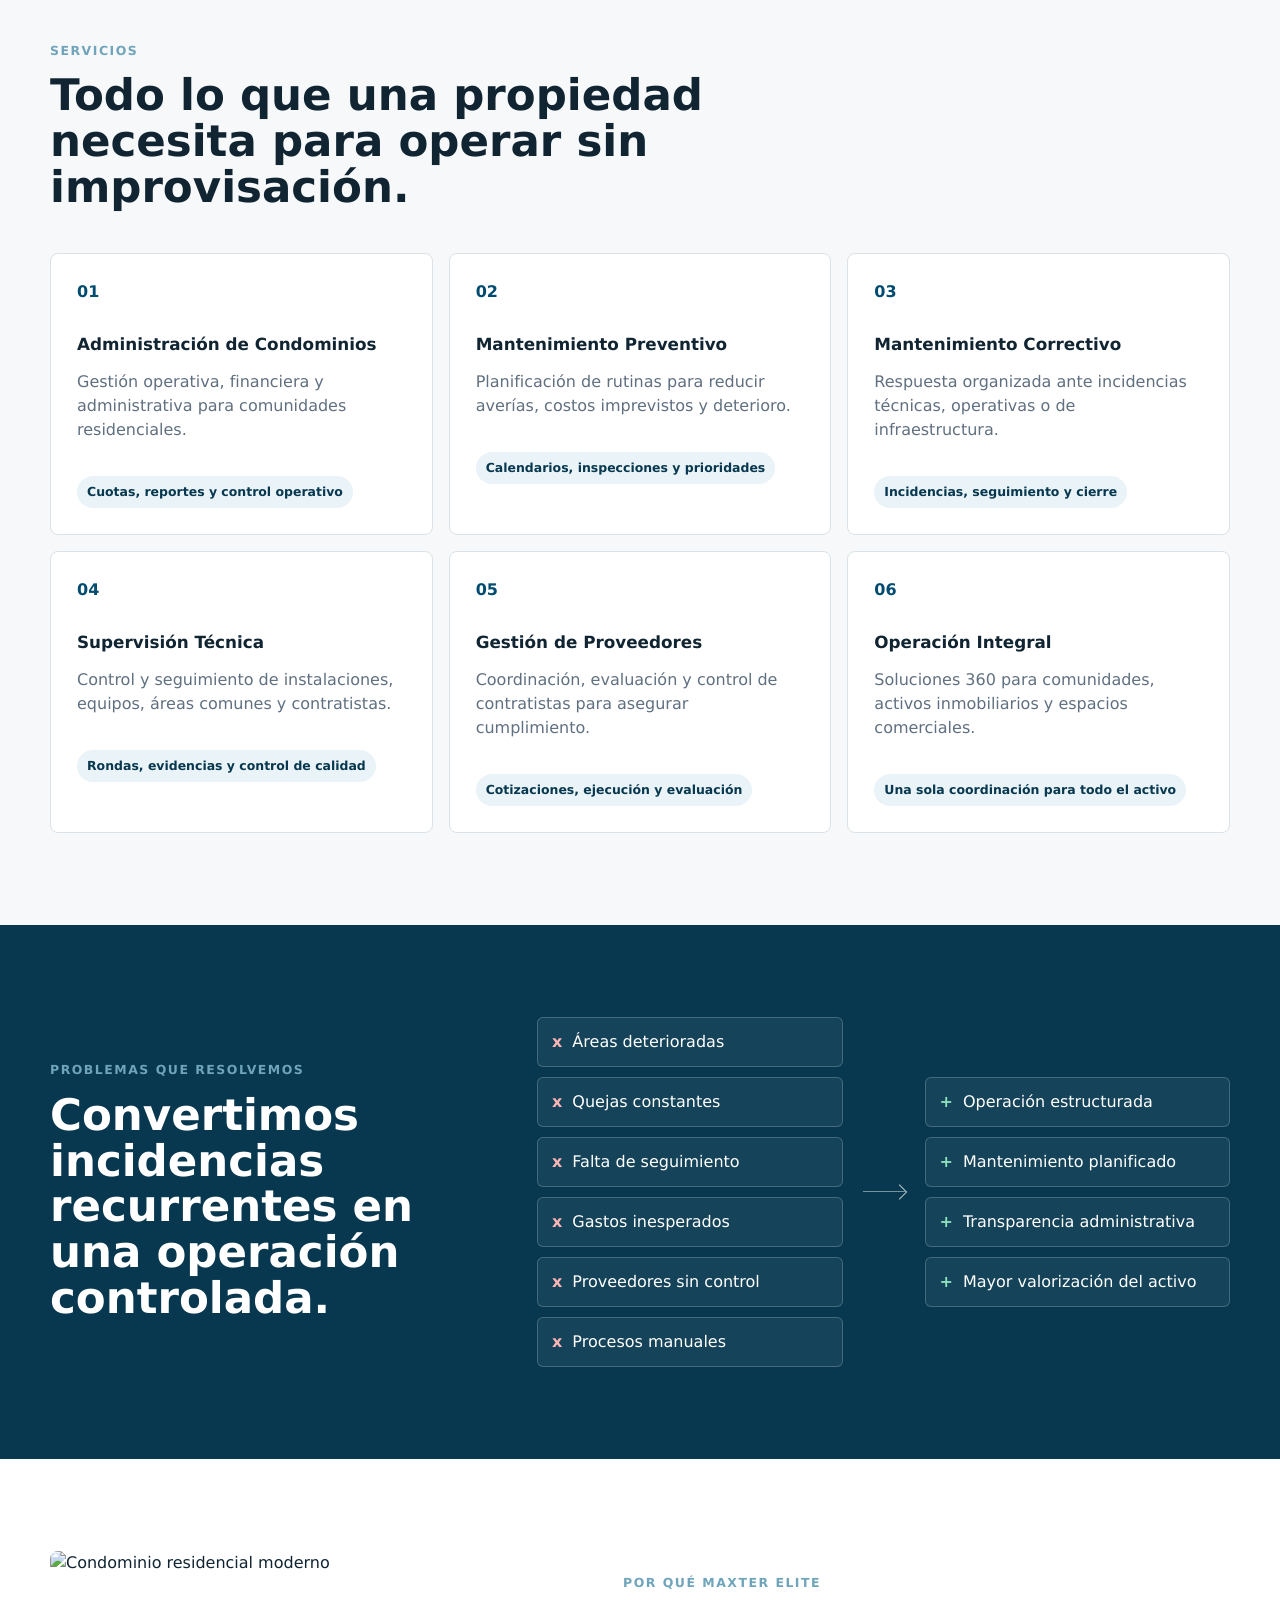
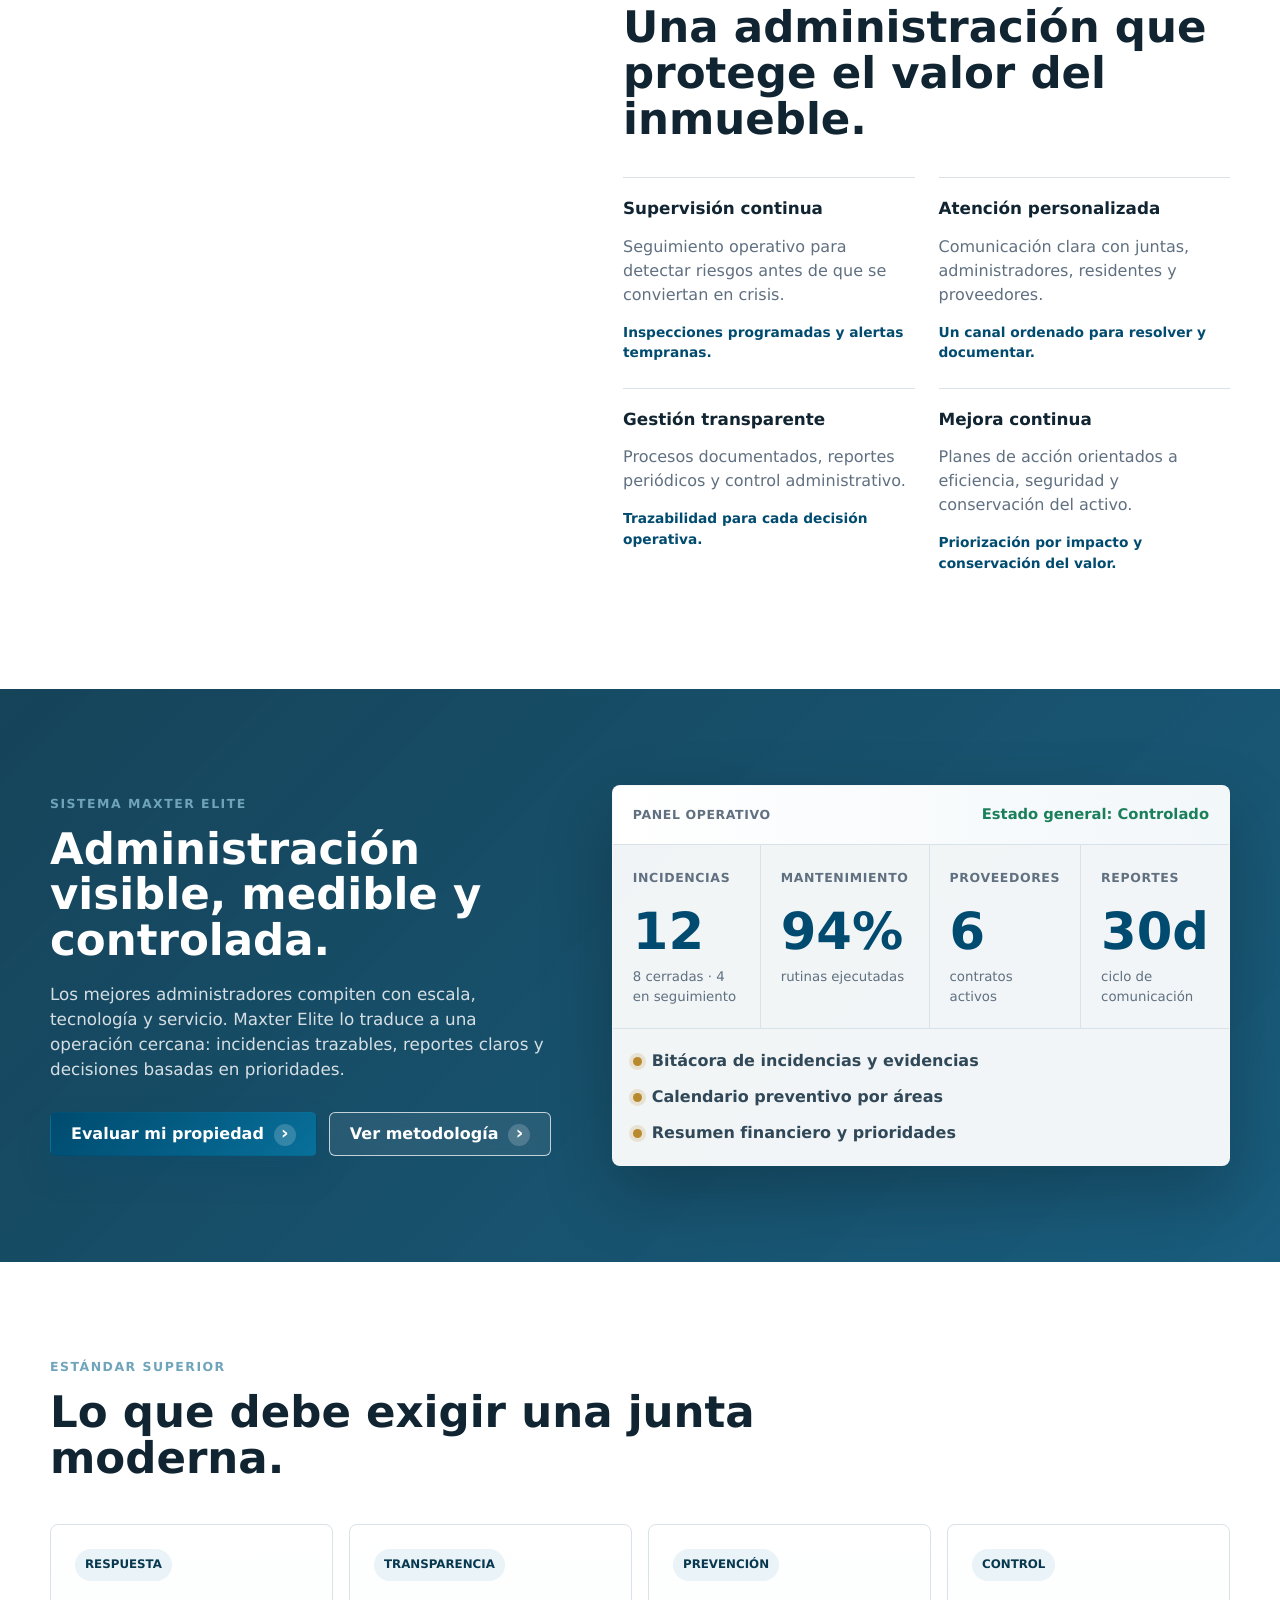
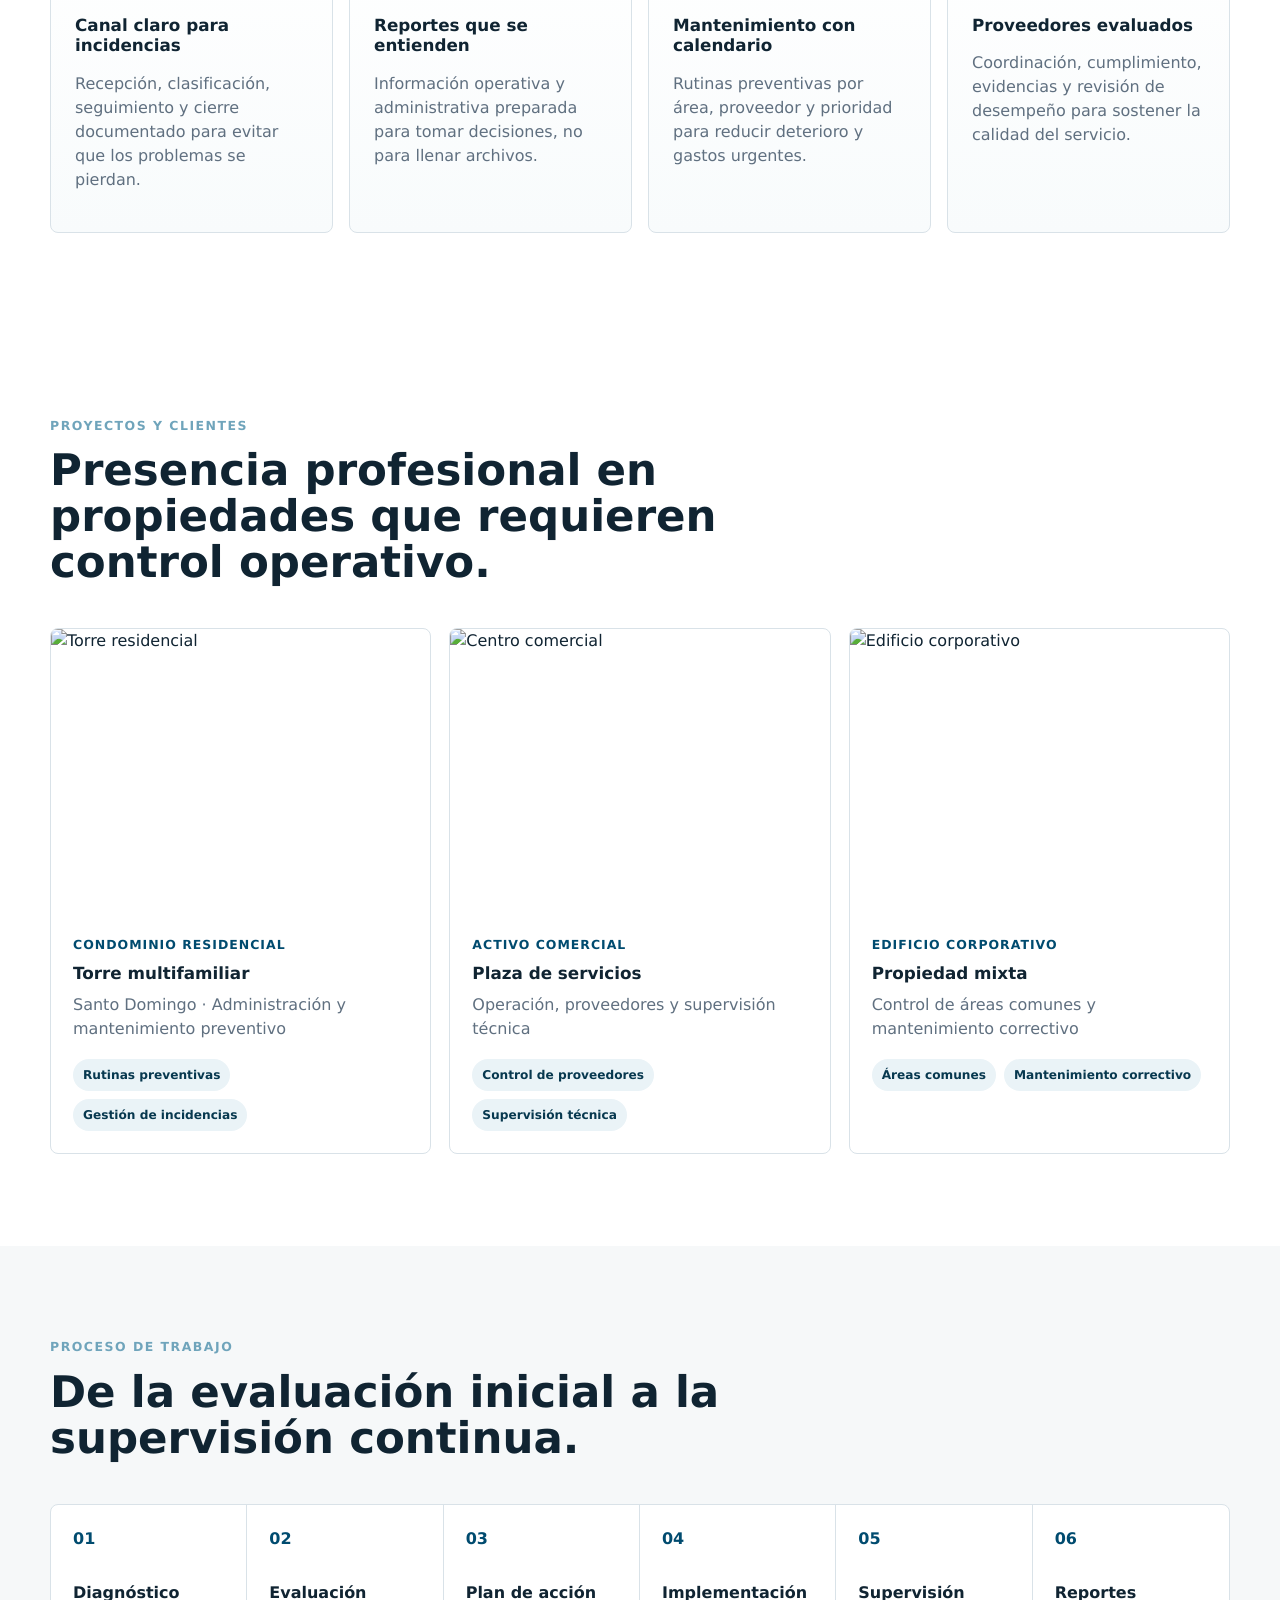
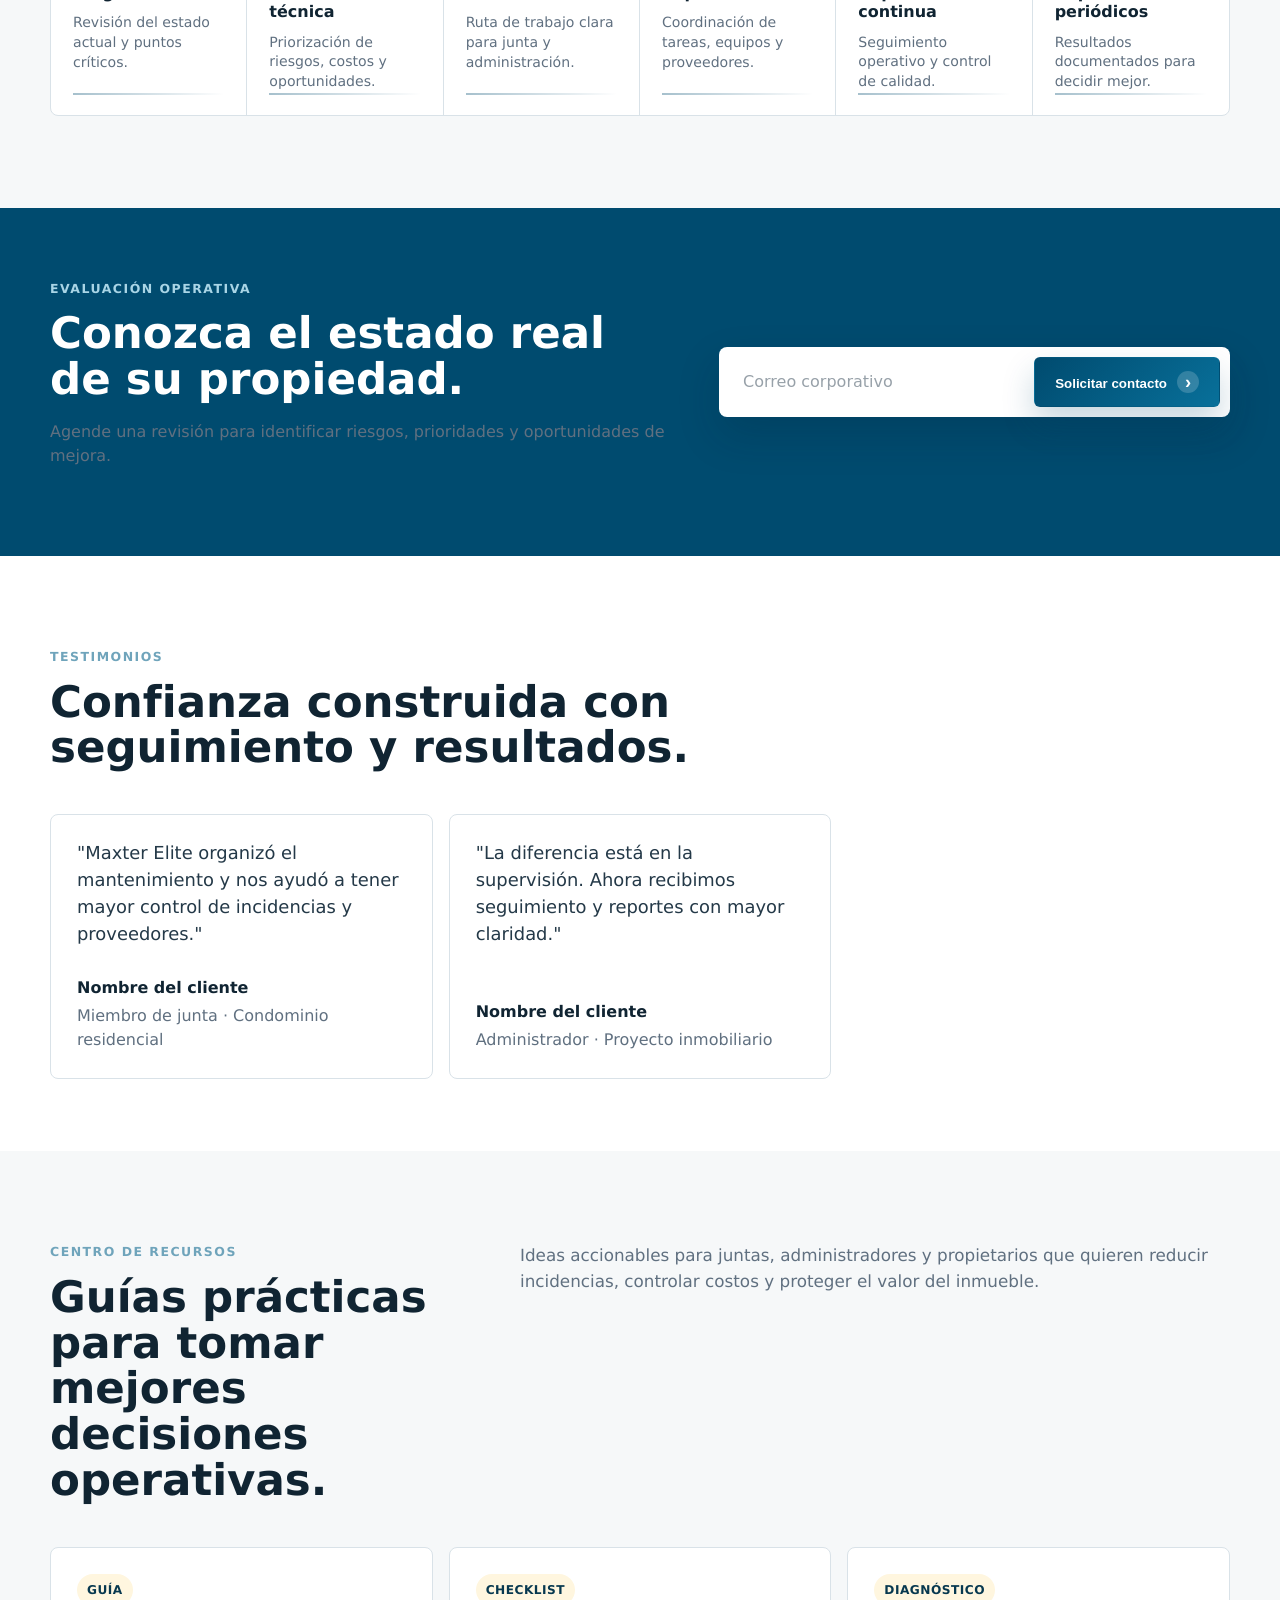
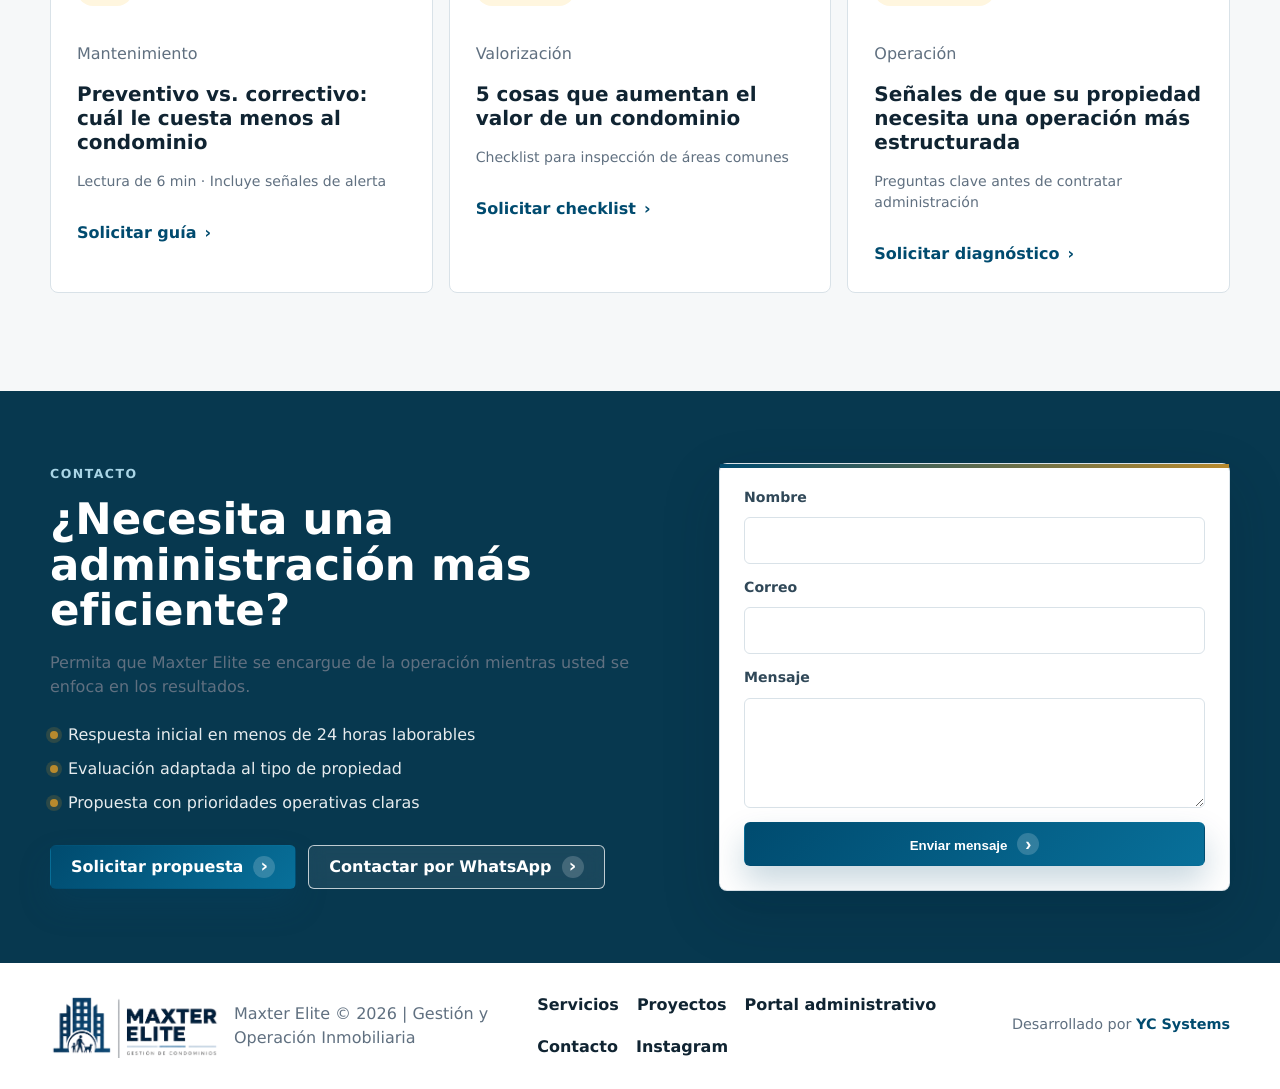
==== commit dfb5a871: "Improve Maxter Elite site and admin portal" ====
--- a/index.html
+++ b/index.html
@@ -3,36 +3,35 @@
   <head>
     <meta charset="utf-8" />
     <meta name="viewport" content="width=device-width, initial-scale=1" />
-    <title>Maxter Elite | Gestión Integral para Condominios y Activos Inmobiliarios</title>
+    <title>Maxter Elite | Administración de Condominios y Activos Inmobiliarios</title>
     <meta
       name="description"
-      content="Administración, mantenimiento y operación especializada para condominios y activos inmobiliarios."
+      content="Administración de condominios, mantenimiento preventivo y operación especializada para activos inmobiliarios en Santo Domingo."
     />
     <link rel="preconnect" href="https://images.unsplash.com" />
     <link rel="icon" type="image/png" href="assets/maxter-favicon.png" />
-    <link rel="stylesheet" href="styles.css?v=instagram-visible-v1" />
+    <link rel="stylesheet" href="styles.css?v=20260621-15" />
   </head>
   <body>
     <header class="site-header" data-header>
       <a class="brand" href="#inicio" aria-label="Maxter Elite">
-        <img src="assets/maxter-logo-horizontal.png" alt="Maxter Elite" />
+        <img src="assets/maxter-logo-horizontal-transparent.png" alt="Maxter Elite" />
       </a>
       <button class="nav-toggle" type="button" aria-label="Abrir menu" aria-expanded="false" data-nav-toggle>
         <span></span>
         <span></span>
       </button>
       <nav class="site-nav" data-nav>
+        <a href="#inicio">Inicio</a>
         <a href="#servicios">Servicios</a>
         <a href="#proyectos">Proyectos</a>
+        <a href="#proceso">Proceso</a>
+        <a href="#sistema">Sistema</a>
         <a href="#recursos">Recursos</a>
-        <a href="portal.html">Portal Digital</a>
-        <a href="https://www.instagram.com/maxter_elite/" target="_blank" rel="noreferrer">Instagram</a>
+        <a href="portal.html">Portal</a>
         <a href="#contacto">Contacto</a>
       </nav>
-      <div class="header-actions">
-        <a class="header-social" href="https://www.instagram.com/maxter_elite/" target="_blank" rel="noreferrer">Instagram</a>
-        <a class="header-cta" href="https://wa.me/18092079437" target="_blank" rel="noreferrer">WhatsApp</a>
-      </div>
+      <a class="header-cta" href="https://wa.me/18090000000" target="_blank" rel="noreferrer">WhatsApp</a>
     </header>
 
     <main id="inicio">
@@ -45,146 +44,141 @@
         </div>
         <div class="hero-content">
           <p class="eyebrow">Gestión y operación inmobiliaria</p>
-          <h1>Gestión Integral para Condominios y Activos Inmobiliarios</h1>
+          <h1>Gestión Integral para Condominios que exigen control real</h1>
           <p class="hero-copy">
-            Administración, mantenimiento preventivo, supervisión técnica y gestión de proveedores para comunidades que necesitan orden, continuidad y control.
+            Administración, mantenimiento y supervisión con procesos visibles para juntas, propietarios y residentes.
           </p>
-          <p class="hero-note">Diseñado para juntas de condominios, administradores y activos inmobiliarios que requieren una operación más eficiente.</p>
           <div class="hero-actions" aria-label="Acciones principales">
-            <a class="btn primary" href="#evaluacion">Solicitar Evaluación</a>
-            <a class="btn secondary" href="https://wa.me/18092079437" target="_blank" rel="noreferrer">Hablar por WhatsApp</a>
-            <a class="btn social" href="https://www.instagram.com/maxter_elite/" target="_blank" rel="noreferrer">Ver Instagram</a>
-          </div>
-        </div>
-        <form class="hero-form" id="evaluacion" data-contact-form>
-          <h2>Solicite una evaluación</h2>
+            <a class="btn primary" href="#evaluacion"><span>Solicitar Evaluación</span></a>
+            <a class="btn secondary" href="portal.html"><span>Entrar al Portal</span></a>
+            <a class="btn secondary" href="https://wa.me/18090000000" target="_blank" rel="noreferrer"><span>Hablar por WhatsApp</span></a>
+          </div>
+          <ul class="trust-list" aria-label="Beneficios principales">
+            <li>Diagnóstico operativo</li>
+            <li>Control de incidencias</li>
+            <li>Reportes para juntas</li>
+          </ul>
+        </div>
+        <form class="hero-form" id="evaluacion" aria-label="Solicitud de evaluación" data-contact-form>
+          <div class="form-heading">
+            <span>Evaluación inicial</span>
+            <h2>Solicite una evaluación</h2>
+            <p>Le ayudamos a identificar prioridades, riesgos y oportunidades de mejora.</p>
+          </div>
           <label>
             Nombre
-            <input name="name" autocomplete="name" required />
+            <input name="name" autocomplete="name" placeholder="Nombre y apellido" required />
           </label>
           <label>
             Teléfono
-            <input name="phone" autocomplete="tel" required />
+            <input name="phone" autocomplete="tel" inputmode="tel" placeholder="809 000 0000" required />
           </label>
           <label>
-            Tipo de propiedad
+            Tipo de condominio o propiedad
             <select name="property" required>
-              <option value="">Seleccione</option>
+              <option value="">Seleccione una opción</option>
               <option>Condominio residencial</option>
-              <option>Torre corporativa</option>
-              <option>Centro comercial</option>
-              <option>Otro activo inmobiliario</option>
+              <option>Torre de apartamentos</option>
+              <option>Residencial cerrado o complejo de villas</option>
+              <option>Condominio mixto residencial y comercial</option>
+              <option>Plaza comercial o edificio corporativo</option>
+              <option>Junta de propietarios o asociación</option>
+              <option>Otro tipo de propiedad</option>
             </select>
           </label>
-          <button class="btn primary full" type="submit">Enviar solicitud</button>
+          <button class="btn primary full" type="submit"><span>Enviar solicitud</span></button>
         </form>
-      </section>
-
-      <section class="instagram-strip" aria-label="Instagram de Maxter Elite">
-        <div>
-          <span>Instagram oficial</span>
-          <strong>@maxter_elite</strong>
-          <p>Contenido educativo, servicios, recordatorios y novedades para condominios.</p>
-        </div>
-        <a href="https://www.instagram.com/maxter_elite/" target="_blank" rel="noreferrer">Abrir Instagram</a>
       </section>
 
       <section class="section kpis" aria-labelledby="kpi-title">
         <div class="section-heading">
-          <p class="eyebrow">Capacidades operativas</p>
-          <h2 id="kpi-title">Una operación estructurada protege el activo, reduce fricción y mejora la experiencia de los residentes.</h2>
+          <p class="eyebrow">Maxter Elite en cifras</p>
+          <h2 id="kpi-title">Una operación estructurada se mide en resultados.</h2>
         </div>
         <div class="kpi-grid">
           <article>
-            <strong>360</strong>
-            <h3>Operación integral</h3>
-            <span>Operación integral para condominios y activos inmobiliarios.</span>
-          </article>
-          <article>
-            <strong>PM</strong>
-            <h3>Plan preventivo</h3>
-            <span>Mantenimiento preventivo con rutinas y prioridades definidas.</span>
-          </article>
-          <article>
-            <strong>ST</strong>
-            <h3>Supervisión técnica</h3>
-            <span>Supervisión técnica de áreas comunes, equipos y proveedores.</span>
-          </article>
-          <article>
-            <strong>GT</strong>
-            <h3>Gestión transparente</h3>
-            <span>Gestión transparente con seguimiento, control y reportes.</span>
-          </article>
-        </div>
+            <strong>360°</strong>
+            <span>cobertura operativa</span>
+          </article>
+          <article>
+            <strong>24/7</strong>
+            <span>atención a incidencias</span>
+          </article>
+          <article>
+            <strong>72h</strong>
+            <span>diagnóstico inicial</span>
+          </article>
+          <article>
+            <strong>1</strong>
+            <span>punto de coordinación</span>
+          </article>
+        </div>
+      </section>
+
+      <section class="audit-strip" aria-label="Entregables principales">
+        <article>
+          <span>01</span>
+          <strong>Levantamiento del estado actual</strong>
+          <p>Inspección inicial de operación, mantenimiento, áreas comunes y puntos críticos.</p>
+        </article>
+        <article>
+          <span>02</span>
+          <strong>Plan de acción priorizado</strong>
+          <p>Recomendaciones ordenadas por urgencia, impacto y costo operativo.</p>
+        </article>
+        <article>
+          <span>03</span>
+          <strong>Control de ejecución</strong>
+          <p>Seguimiento de tareas, proveedores, incidencias y evidencias de cierre.</p>
+        </article>
+        <article>
+          <span>04</span>
+          <strong>Reportes para la toma de decisiones</strong>
+          <p>Información clara para juntas, propietarios y administradores.</p>
+        </article>
       </section>
 
       <section class="section services" id="servicios" aria-labelledby="services-title">
         <div class="section-heading compact">
           <p class="eyebrow">Servicios</p>
-          <h2 id="services-title">Administración, mantenimiento y supervisión en una sola operación.</h2>
+          <h2 id="services-title">Todo lo que una propiedad necesita para operar sin improvisación.</h2>
         </div>
         <div class="service-grid">
           <article>
             <span>01</span>
             <h3>Administración de Condominios</h3>
-            <p>Gestión operativa, financiera y administrativa para juntas de condominio, residentes y propietarios.</p>
+            <p>Gestión operativa, financiera y administrativa para comunidades residenciales.</p>
+            <b>Cuotas, reportes y control operativo</b>
           </article>
           <article>
             <span>02</span>
             <h3>Mantenimiento Preventivo</h3>
             <p>Planificación de rutinas para reducir averías, costos imprevistos y deterioro.</p>
+            <b>Calendarios, inspecciones y prioridades</b>
           </article>
           <article>
             <span>03</span>
             <h3>Mantenimiento Correctivo</h3>
-            <p>Respuesta organizada ante incidencias técnicas, operativas o de infraestructura, con trazabilidad del caso.</p>
+            <p>Respuesta organizada ante incidencias técnicas, operativas o de infraestructura.</p>
+            <b>Incidencias, seguimiento y cierre</b>
           </article>
           <article>
             <span>04</span>
             <h3>Supervisión Técnica</h3>
-            <p>Control y seguimiento de instalaciones, equipos, áreas comunes, rutinas críticas y contratistas.</p>
+            <p>Control y seguimiento de instalaciones, equipos, áreas comunes y contratistas.</p>
+            <b>Rondas, evidencias y control de calidad</b>
           </article>
           <article>
             <span>05</span>
             <h3>Gestión de Proveedores</h3>
-            <p>Coordinación, evaluación y control de contratistas para asegurar cumplimiento, tiempos y calidad.</p>
+            <p>Coordinación, evaluación y control de contratistas para asegurar cumplimiento.</p>
+            <b>Cotizaciones, ejecución y evaluación</b>
           </article>
           <article>
             <span>06</span>
             <h3>Operación Integral</h3>
-            <p>Soluciones 360 para comunidades, activos inmobiliarios y espacios comerciales que requieren continuidad operativa.</p>
-          </article>
-        </div>
-      </section>
-
-      <section class="operations-band" aria-labelledby="operations-title">
-        <div class="operations-intro">
-          <p class="eyebrow">Modelo operativo</p>
-          <h2 id="operations-title">De mantenimiento reactivo a una administración con control.</h2>
-          <p>
-            Maxter Elite estructura la operación diaria del condominio para que cada incidencia, proveedor y rutina tenga seguimiento claro.
-          </p>
-        </div>
-        <div class="operations-grid">
-          <article>
-            <span>01</span>
-            <h3>Levantamiento inicial</h3>
-            <p>Revisión de áreas comunes, equipos críticos, proveedores activos y prioridades de mantenimiento.</p>
-          </article>
-          <article>
-            <span>02</span>
-            <h3>Plan de operación</h3>
-            <p>Organización de rutinas, responsables, tiempos de respuesta y controles para la junta o administración.</p>
-          </article>
-          <article>
-            <span>03</span>
-            <h3>Seguimiento documentado</h3>
-            <p>Registro de incidencias, evidencias, avances y coordinación con contratistas o personal técnico.</p>
-          </article>
-          <article>
-            <span>04</span>
-            <h3>Reportes periódicos</h3>
-            <p>Información clara para tomar decisiones, priorizar inversiones y mantener transparencia operativa.</p>
+            <p>Soluciones 360 para comunidades, activos inmobiliarios y espacios comerciales.</p>
+            <b>Una sola coordinación para todo el activo</b>
           </article>
         </div>
       </section>
@@ -205,7 +199,7 @@
           </ul>
           <div class="arrow" aria-hidden="true"></div>
           <ul class="positive-list" aria-label="Resultados esperados">
-            <li>Operación estructurada</li>
+              <li>Operación estructurada</li>
             <li>Mantenimiento planificado</li>
             <li>Transparencia administrativa</li>
             <li>Mayor valorización del activo</li>
@@ -226,29 +220,109 @@
           <div class="why-list">
             <article>
               <h3>Supervisión continua</h3>
-              <p>Seguimiento operativo para detectar riesgos, incidencias y deterioros antes de que escalen.</p>
+              <p>Seguimiento operativo para detectar riesgos antes de que se conviertan en crisis.</p>
+              <span>Inspecciones programadas y alertas tempranas.</span>
             </article>
             <article>
               <h3>Atención personalizada</h3>
-              <p>Comunicación clara con juntas, administradores, residentes, propietarios y proveedores.</p>
+              <p>Comunicación clara con juntas, administradores, residentes y proveedores.</p>
+              <span>Un canal ordenado para resolver y documentar.</span>
             </article>
             <article>
               <h3>Gestión transparente</h3>
-              <p>Procesos documentados, reportes periódicos y control administrativo para decisiones con información.</p>
+              <p>Procesos documentados, reportes periódicos y control administrativo.</p>
+              <span>Trazabilidad para cada decisión operativa.</span>
             </article>
             <article>
               <h3>Mejora continua</h3>
               <p>Planes de acción orientados a eficiencia, seguridad y conservación del activo.</p>
-            </article>
-          </div>
+              <span>Priorización por impacto y conservación del valor.</span>
+            </article>
+          </div>
+        </div>
+      </section>
+
+      <section class="operating-system" id="sistema" aria-labelledby="system-title">
+        <div class="system-copy">
+          <p class="eyebrow">Sistema Maxter Elite</p>
+          <h2 id="system-title">Administración visible, medible y controlada.</h2>
+          <p>
+            Los mejores administradores compiten con escala, tecnología y servicio. Maxter Elite lo traduce a
+            una operación cercana: incidencias trazables, reportes claros y decisiones basadas en prioridades.
+          </p>
+          <div class="system-actions">
+            <a class="btn primary" href="#evaluacion"><span>Evaluar mi propiedad</span></a>
+            <a class="btn secondary" href="#proceso"><span>Ver metodología</span></a>
+          </div>
+        </div>
+        <div class="control-panel" aria-label="Panel de control operativo">
+          <div class="panel-top">
+            <span>Panel operativo</span>
+            <strong>Estado general: Controlado</strong>
+          </div>
+          <div class="panel-grid">
+            <article>
+              <span>Incidencias</span>
+              <strong>12</strong>
+              <small>8 cerradas · 4 en seguimiento</small>
+            </article>
+            <article>
+              <span>Mantenimiento</span>
+              <strong>94%</strong>
+              <small>rutinas ejecutadas</small>
+            </article>
+            <article>
+              <span>Proveedores</span>
+              <strong>6</strong>
+              <small>contratos activos</small>
+            </article>
+            <article>
+              <span>Reportes</span>
+              <strong>30d</strong>
+              <small>ciclo de comunicación</small>
+            </article>
+          </div>
+          <ul class="panel-list">
+            <li><span></span>Bitácora de incidencias y evidencias</li>
+            <li><span></span>Calendario preventivo por áreas</li>
+            <li><span></span>Resumen financiero y prioridades</li>
+          </ul>
+        </div>
+      </section>
+
+      <section class="section standards" aria-labelledby="standards-title">
+        <div class="section-heading compact">
+          <p class="eyebrow">Estándar superior</p>
+          <h2 id="standards-title">Lo que debe exigir una junta moderna.</h2>
+        </div>
+        <div class="standards-grid">
+          <article>
+            <span>Respuesta</span>
+            <h3>Canal claro para incidencias</h3>
+            <p>Recepción, clasificación, seguimiento y cierre documentado para evitar que los problemas se pierdan.</p>
+          </article>
+          <article>
+            <span>Transparencia</span>
+            <h3>Reportes que se entienden</h3>
+            <p>Información operativa y administrativa preparada para tomar decisiones, no para llenar archivos.</p>
+          </article>
+          <article>
+            <span>Prevención</span>
+            <h3>Mantenimiento con calendario</h3>
+            <p>Rutinas preventivas por área, proveedor y prioridad para reducir deterioro y gastos urgentes.</p>
+          </article>
+          <article>
+            <span>Control</span>
+            <h3>Proveedores evaluados</h3>
+            <p>Coordinación, cumplimiento, evidencias y revisión de desempeño para sostener la calidad del servicio.</p>
+          </article>
         </div>
       </section>
 
       <section class="section projects" id="proyectos" aria-labelledby="projects-title">
         <div class="section-heading compact">
           <p class="eyebrow">Proyectos y clientes</p>
-          <h2 id="projects-title">Casos listos para documentar resultados reales por propiedad.</h2>
-          <p class="section-lead">Al incorporar clientes reales, cada caso debe mostrar evidencia: necesidad inicial, servicio ejecutado y mejora obtenida.</p>
+          <h2 id="projects-title">Presencia profesional en propiedades que requieren control operativo.</h2>
         </div>
         <div class="project-grid">
           <article>
@@ -257,12 +331,12 @@
               alt="Torre residencial"
             />
             <div>
-              <p>Nombre del proyecto</p>
-              <h3>Condominio residencial</h3>
-              <ul class="project-details">
-                <li><strong>Tipo:</strong> Torre multifamiliar</li>
-                <li><strong>Servicio:</strong> Administración y mantenimiento preventivo</li>
-                <li><strong>Resultado:</strong> Rutinas de seguimiento y control de incidencias</li>
+              <p>Condominio residencial</p>
+              <h3>Torre multifamiliar</h3>
+              <span>Santo Domingo · Administración y mantenimiento preventivo</span>
+              <ul>
+                <li>Rutinas preventivas</li>
+                <li>Gestión de incidencias</li>
               </ul>
             </div>
           </article>
@@ -272,12 +346,12 @@
               alt="Centro comercial"
             />
             <div>
-              <p>Nombre del proyecto</p>
-              <h3>Activo comercial</h3>
-              <ul class="project-details">
-                <li><strong>Tipo:</strong> Plaza de servicios</li>
-                <li><strong>Servicio:</strong> Operación, proveedores y supervisión técnica</li>
-                <li><strong>Resultado:</strong> Coordinación centralizada de contratistas</li>
+              <p>Activo comercial</p>
+              <h3>Plaza de servicios</h3>
+              <span>Operación, proveedores y supervisión técnica</span>
+              <ul>
+                <li>Control de proveedores</li>
+                <li>Supervisión técnica</li>
               </ul>
             </div>
           </article>
@@ -287,30 +361,30 @@
               alt="Edificio corporativo"
             />
             <div>
-              <p>Nombre del proyecto</p>
+              <p>Edificio corporativo</p>
               <h3>Propiedad mixta</h3>
-              <ul class="project-details">
-                <li><strong>Tipo:</strong> Edificio corporativo</li>
-                <li><strong>Servicio:</strong> Áreas comunes y mantenimiento correctivo</li>
-                <li><strong>Resultado:</strong> Respuesta estructurada ante incidencias</li>
+              <span>Control de áreas comunes y mantenimiento correctivo</span>
+              <ul>
+                <li>Áreas comunes</li>
+                <li>Mantenimiento correctivo</li>
               </ul>
             </div>
           </article>
         </div>
       </section>
 
-      <section class="section process" aria-labelledby="process-title">
+      <section class="section process" id="proceso" aria-labelledby="process-title">
         <div class="section-heading compact">
           <p class="eyebrow">Proceso de trabajo</p>
-          <h2 id="process-title">De la evaluación inicial a reportes periódicos para la junta.</h2>
+          <h2 id="process-title">De la evaluación inicial a la supervisión continua.</h2>
         </div>
         <ol class="process-list">
-          <li><span>01</span>Diagnóstico</li>
-          <li><span>02</span>Evaluación técnica</li>
-          <li><span>03</span>Plan de acción</li>
-          <li><span>04</span>Implementación</li>
-          <li><span>05</span>Supervisión continua</li>
-          <li><span>06</span>Reportes periódicos</li>
+          <li><span>01</span><strong>Diagnóstico</strong><em>Revisión del estado actual y puntos críticos.</em></li>
+          <li><span>02</span><strong>Evaluación técnica</strong><em>Priorización de riesgos, costos y oportunidades.</em></li>
+          <li><span>03</span><strong>Plan de acción</strong><em>Ruta de trabajo clara para junta y administración.</em></li>
+          <li><span>04</span><strong>Implementación</strong><em>Coordinación de tareas, equipos y proveedores.</em></li>
+          <li><span>05</span><strong>Supervisión continua</strong><em>Seguimiento operativo y control de calidad.</em></li>
+          <li><span>06</span><strong>Reportes periódicos</strong><em>Resultados documentados para decidir mejor.</em></li>
         </ol>
       </section>
 
@@ -318,173 +392,131 @@
         <div>
           <p class="eyebrow">Evaluación operativa</p>
           <h2 id="mid-cta-title">Conozca el estado real de su propiedad.</h2>
-          <p>Agende una revisión para identificar riesgos, prioridades de mantenimiento, proveedores críticos y oportunidades de mejora.</p>
+          <p>Agende una revisión para identificar riesgos, prioridades y oportunidades de mejora.</p>
         </div>
         <form class="inline-form" data-contact-form>
           <input name="email" type="email" placeholder="Correo corporativo" required />
-          <button class="btn primary" type="submit">Solicitar contacto</button>
+          <button class="btn primary" type="submit"><span>Solicitar contacto</span></button>
         </form>
       </section>
 
-      <section class="section social-proof" aria-labelledby="social-title">
+      <section class="section testimonials" aria-labelledby="testimonials-title">
         <div class="section-heading compact">
-          <p class="eyebrow">Presencia digital</p>
-          <h2 id="social-title">Una marca activa, educativa y enfocada en condominios.</h2>
-          <p class="section-lead">Mientras llegan testimonios y evidencias reales autorizadas, la comunicación de Maxter Elite ya muestra enfoque en prevención, seguridad, limpieza y operación eficiente.</p>
-        </div>
-        <div class="social-grid">
-          <article>
-            <span>Instagram</span>
-            <h3>@maxter_elite</h3>
-            <p>Contenido educativo sobre mantenimiento preventivo, condominios seguros, limpieza profesional y servicios integrales.</p>
-            <a href="https://www.instagram.com/maxter_elite/" target="_blank" rel="noreferrer">Ver Instagram</a>
-          </article>
-          <article>
-            <span>Contacto directo</span>
-            <h3>809-207-9437</h3>
-            <p>Canal principal para solicitar evaluación, coordinar información y recibir orientación sobre administración de condominios.</p>
-            <a href="https://wa.me/18092079437" target="_blank" rel="noreferrer">Escribir por WhatsApp</a>
-          </article>
-          <article>
-            <span>Correo</span>
-            <h3>info@maxterelite.com</h3>
-            <p>Vía formal para solicitudes comerciales, propuestas, documentos y comunicación institucional.</p>
-            <a href="mailto:info@maxterelite.com">Enviar correo</a>
-          </article>
-        </div>
-      </section>
-
-      <section class="evidence-band" aria-labelledby="evidence-title">
-        <div>
-          <p class="eyebrow">Evidencias reales</p>
-          <h2 id="evidence-title">Preparado para mostrar trabajos, residenciales y resultados reales.</h2>
-          <p>Cuando Maxter Elite envíe fotos autorizadas, esta sección se convertirá en una galería de confianza con antes, durante y después.</p>
-        </div>
-        <div class="evidence-steps">
-          <article><span>01</span><strong>Residenciales reales</strong><p>Fotos de fachadas, áreas comunes y espacios administrados.</p></article>
-          <article><span>02</span><strong>Trabajos realizados</strong><p>Mantenimiento preventivo, correctivo, limpieza y supervisión técnica.</p></article>
-          <article><span>03</span><strong>Resultados obtenidos</strong><p>Evidencia visual, descripción del problema y mejora lograda.</p></article>
+          <p class="eyebrow">Testimonios</p>
+          <h2 id="testimonials-title">Confianza construida con seguimiento y resultados.</h2>
+        </div>
+        <div class="testimonial-grid">
+          <figure>
+            <blockquote>
+              "Maxter Elite organizó el mantenimiento y nos ayudó a tener mayor control de incidencias y proveedores."
+            </blockquote>
+            <figcaption>
+              <strong>Nombre del cliente</strong>
+              <span>Miembro de junta · Condominio residencial</span>
+            </figcaption>
+          </figure>
+          <figure>
+            <blockquote>
+              "La diferencia está en la supervisión. Ahora recibimos seguimiento y reportes con mayor claridad."
+            </blockquote>
+            <figcaption>
+              <strong>Nombre del cliente</strong>
+              <span>Administrador · Proyecto inmobiliario</span>
+            </figcaption>
+          </figure>
         </div>
       </section>
 
       <section class="section resources" id="recursos" aria-labelledby="resources-title">
-        <div class="section-heading compact">
-          <p class="eyebrow">Centro de Recursos</p>
-          <h2 id="resources-title">Educación para juntas, administradores y propietarios.</h2>
+        <div class="section-heading resource-heading">
+          <div>
+            <p class="eyebrow">Centro de Recursos</p>
+            <h2 id="resources-title">Guías prácticas para tomar mejores decisiones operativas.</h2>
+          </div>
+          <p>
+            Ideas accionables para juntas, administradores y propietarios que quieren reducir incidencias,
+            controlar costos y proteger el valor del inmueble.
+          </p>
         </div>
         <div class="resource-grid">
           <article>
+            <span class="resource-type">Guía</span>
             <p>Mantenimiento</p>
-            <h3>Preventivo vs. Correctivo: cuál le cuesta menos al condominio</h3>
-            <a href="#contacto">Leer recurso</a>
-          </article>
-          <article>
+            <h3>Preventivo vs. correctivo: cuál le cuesta menos al condominio</h3>
+            <small>Lectura de 6 min · Incluye señales de alerta</small>
+            <a href="#contacto">Solicitar guía</a>
+          </article>
+          <article>
+            <span class="resource-type">Checklist</span>
             <p>Valorización</p>
             <h3>5 cosas que aumentan el valor de un condominio</h3>
-            <a href="#contacto">Leer recurso</a>
-          </article>
-          <article>
+            <small>Checklist para inspección de áreas comunes</small>
+            <a href="#contacto">Solicitar checklist</a>
+          </article>
+          <article>
+            <span class="resource-type">Diagnóstico</span>
             <p>Operación</p>
             <h3>Señales de que su propiedad necesita una operación más estructurada</h3>
-            <a href="#contacto">Leer recurso</a>
-          </article>
-        </div>
-      </section>
-
-      <section class="section faq" aria-labelledby="faq-title">
-        <div class="section-heading compact">
-          <p class="eyebrow">Preguntas clave</p>
-          <h2 id="faq-title">Lo que una junta necesita aclarar antes de cambiar su operación.</h2>
-        </div>
-        <div class="faq-grid">
-          <article>
-            <h3>¿Maxter Elite solo da mantenimiento?</h3>
-            <p>No. La propuesta integra administración, supervisión técnica, gestión de proveedores, mantenimiento preventivo y seguimiento operativo.</p>
-          </article>
-          <article>
-            <h3>¿Pueden evaluar el estado actual del condominio?</h3>
-            <p>Sí. El primer paso es una evaluación para identificar riesgos, incidencias recurrentes, proveedores críticos y prioridades.</p>
-          </article>
-          <article>
-            <h3>¿Cómo se mantiene la transparencia?</h3>
-            <p>Con procesos documentados, reportes periódicos y comunicación clara para juntas, residentes y administradores.</p>
-          </article>
-        </div>
-      </section>
-
-      <section class="digital-platform" aria-labelledby="digital-title">
-        <div>
-          <p class="eyebrow">Administración digital</p>
-          <h2 id="digital-title">La web queda lista para crecer hacia un portal de condominios.</h2>
-          <p>
-            Maxter Elite puede centralizar incidencias, mantenimiento, proveedores, evidencias y reportes en un mismo entorno digital.
-          </p>
-        </div>
-        <div class="digital-panel">
-          <div class="digital-panel-header">
-            <span>Portal Maxter Elite</span>
-            <strong>Beta</strong>
-          </div>
-          <ul>
-            <li>Panel de condominios y unidades</li>
-            <li>Registro de incidencias y seguimiento</li>
-            <li>Evidencias fotográficas por trabajo</li>
-            <li>Reportes para juntas y administradores</li>
-          </ul>
-          <a class="btn primary full" href="portal.html">Ver Portal Digital</a>
+            <small>Preguntas clave antes de contratar administración</small>
+            <a href="#contacto">Solicitar diagnóstico</a>
+          </article>
         </div>
       </section>
 
       <section class="final-cta" id="contacto" aria-labelledby="contact-title">
         <div>
           <p class="eyebrow">Contacto</p>
-          <h2 id="contact-title">¿Su condominio necesita más control operativo?</h2>
+          <h2 id="contact-title">¿Necesita una administración más eficiente?</h2>
           <p>
-            Solicite una evaluación inicial y convierta la operación diaria en un sistema más ordenado, transparente y preventivo.
+            Permita que Maxter Elite se encargue de la operación mientras usted se enfoca en los resultados.
           </p>
+          <ul class="contact-points">
+            <li>Respuesta inicial en menos de 24 horas laborables</li>
+            <li>Evaluación adaptada al tipo de propiedad</li>
+            <li>Propuesta con prioridades operativas claras</li>
+          </ul>
           <div class="hero-actions">
-            <a class="btn primary" href="mailto:info@maxterelite.com">Solicitar propuesta</a>
-            <a class="btn secondary" href="https://wa.me/18092079437" target="_blank" rel="noreferrer">Contactar por WhatsApp</a>
-          </div>
-          <div class="contact-direct">
-            <a href="tel:+18092079437">809-207-9437</a>
-            <a href="mailto:info@maxterelite.com">info@maxterelite.com</a>
-            <a href="https://www.instagram.com/maxter_elite/" target="_blank" rel="noreferrer">@maxter_elite</a>
+            <a class="btn primary" href="mailto:contacto@maxterelite.com"><span>Solicitar propuesta</span></a>
+            <a class="btn secondary" href="https://wa.me/18090000000" target="_blank" rel="noreferrer"><span>Contactar por WhatsApp</span></a>
           </div>
         </div>
         <form class="contact-form" data-contact-form>
           <label>
             Nombre
-            <input name="name" required />
+            <input name="name" autocomplete="name" required />
           </label>
           <label>
             Correo
-            <input name="email" type="email" required />
+            <input name="email" type="email" autocomplete="email" required />
           </label>
           <label>
             Mensaje
             <textarea name="message" rows="4" required></textarea>
           </label>
-          <button class="btn primary full" type="submit">Enviar mensaje</button>
+          <button class="btn primary full" type="submit"><span>Enviar mensaje</span></button>
         </form>
       </section>
     </main>
+
+    <a class="floating-whatsapp" href="https://wa.me/18090000000" target="_blank" rel="noreferrer" aria-label="Contactar por WhatsApp">
+      WhatsApp
+    </a>
 
     <footer class="site-footer">
       <div>
-        <img src="assets/maxter-logo-horizontal.png" alt="Maxter Elite" />
+        <img src="assets/maxter-logo-horizontal-transparent.png" alt="Maxter Elite" />
         <p>Maxter Elite © 2026 | Gestión y Operación Inmobiliaria</p>
       </div>
       <nav aria-label="Enlaces del footer">
         <a href="#servicios">Servicios</a>
         <a href="#proyectos">Proyectos</a>
-        <a href="portal.html">Portal Digital</a>
+        <a href="portal.html">Portal administrativo</a>
         <a href="#contacto">Contacto</a>
         <a href="https://www.instagram.com/maxter_elite/" target="_blank" rel="noreferrer">Instagram</a>
       </nav>
       <span class="site-credit">Desarrollado por <strong>YC Systems</strong></span>
     </footer>
 
-    <script src="script.js?v=instagram-visible-v1"></script>
+    <script src="script.js?v=20260621-15"></script>
   </body>
 </html>
--- a/styles.css
+++ b/styles.css
@@ -5,6 +5,8 @@
   --blue: #004b6f;
   --blue-deep: #07384f;
   --blue-soft: #eaf3f7;
+  --gold: #b88a2d;
+  --gold-soft: #fff6df;
   --paper: #ffffff;
   --section: #f6f8f9;
   --success: #1b7f5a;
@@ -19,6 +21,7 @@
 
 html {
   scroll-behavior: smooth;
+  scroll-padding-top: 72px;
 }
 
 body {
@@ -27,6 +30,7 @@
   background: var(--paper);
   font-family: Inter, ui-sans-serif, system-ui, -apple-system, BlinkMacSystemFont, "Segoe UI", sans-serif;
   line-height: 1.5;
+  text-rendering: geometricPrecision;
 }
 
 img {
@@ -37,6 +41,11 @@
 a {
   color: inherit;
   text-decoration: none;
+}
+
+:focus-visible {
+  outline: 3px solid rgba(111, 164, 187, 0.72);
+  outline-offset: 3px;
 }
 
 .site-header {
@@ -49,11 +58,18 @@
   gap: 28px;
   width: min(100% - 32px, var(--max));
   margin: 16px auto 0;
-  padding: 12px 14px;
+  padding: 10px 12px;
   background: rgba(255, 255, 255, 0.92);
   border: 1px solid rgba(217, 226, 232, 0.9);
   border-radius: var(--radius);
   backdrop-filter: blur(14px);
+  box-shadow: 0 16px 40px rgba(6, 30, 44, 0.08);
+  transition: box-shadow 180ms ease, background 180ms ease, transform 180ms ease;
+}
+
+.site-header.is-scrolled {
+  background: rgba(255, 255, 255, 0.98);
+  box-shadow: 0 18px 46px rgba(6, 30, 44, 0.16);
 }
 
 .brand {
@@ -64,7 +80,7 @@
 }
 
 .brand img {
-  width: 206px;
+  width: 178px;
   height: auto;
   object-fit: contain;
 }
@@ -73,9 +89,9 @@
   justify-self: center;
   display: flex;
   align-items: center;
-  gap: 26px;
+  gap: 20px;
   color: #334856;
-  font-size: 0.94rem;
+  font-size: 0.9rem;
   font-weight: 650;
 }
 
@@ -85,39 +101,101 @@
 }
 
 .site-nav a:hover,
+.site-nav a.is-active,
 .site-footer a:hover {
   color: var(--blue);
 }
 
-.header-actions {
-  display: flex;
-  align-items: center;
-  gap: 10px;
+.site-nav a {
+  position: relative;
+}
+
+.site-nav a::after {
+  content: "";
+  position: absolute;
+  left: 0;
+  right: 0;
+  bottom: -8px;
+  height: 2px;
+  background: var(--blue);
+  transform: scaleX(0);
+  transform-origin: center;
+  transition: transform 180ms ease;
+}
+
+.site-nav a:hover::after,
+.site-nav a.is-active::after {
+  transform: scaleX(1);
 }
 
 .header-cta,
-.header-social,
 .btn {
+  position: relative;
+  isolation: isolate;
   display: inline-flex;
   min-height: 44px;
   align-items: center;
   justify-content: center;
+  gap: 10px;
   border: 1px solid transparent;
   border-radius: 6px;
   padding: 0 20px;
   font-weight: 750;
   cursor: pointer;
+  overflow: hidden;
+  transition: transform 180ms ease, box-shadow 180ms ease, background 180ms ease, border-color 180ms ease;
+}
+
+.header-cta:hover,
+.btn:hover {
+  transform: translateY(-1px);
+  box-shadow: 0 12px 26px rgba(7, 56, 79, 0.18);
+}
+
+.header-cta::before,
+.btn::before {
+  content: "";
+  position: absolute;
+  inset: 0;
+  z-index: -1;
+  background: linear-gradient(120deg, transparent 0%, rgba(255, 255, 255, 0.2) 42%, transparent 68%);
+  transform: translateX(-120%);
+  transition: transform 420ms ease;
+}
+
+.header-cta:hover::before,
+.btn:hover::before {
+  transform: translateX(120%);
+}
+
+.btn span {
+  position: relative;
+  z-index: 1;
+}
+
+.btn span::after {
+  content: "›";
+  display: inline-grid;
+  width: 22px;
+  height: 22px;
+  margin-left: 10px;
+  place-items: center;
+  border-radius: 999px;
+  background: rgba(255, 255, 255, 0.18);
+  font-size: 1.15rem;
+  line-height: 1;
+  transition: transform 180ms ease, background 180ms ease;
+}
+
+.btn:hover span::after {
+  transform: translateX(3px);
+  background: rgba(255, 255, 255, 0.28);
 }
 
 .header-cta {
-  background: var(--blue);
+  background: linear-gradient(135deg, var(--blue), #08709a);
   color: white;
-}
-
-.header-social {
-  border-color: var(--line);
-  background: white;
-  color: var(--blue);
+  box-shadow: 0 10px 22px rgba(0, 75, 111, 0.18);
 }
 
 .nav-toggle {
@@ -126,12 +204,12 @@
 
 .hero {
   position: relative;
-  min-height: 98vh;
+  min-height: 94vh;
   display: grid;
   grid-template-columns: minmax(0, 1fr) 380px;
   align-items: end;
   gap: 32px;
-  padding: 188px max(24px, calc((100vw - var(--max)) / 2)) 64px;
+  padding: 154px max(24px, calc((100vw - var(--max)) / 2)) 52px;
   color: white;
   overflow: hidden;
 }
@@ -154,12 +232,11 @@
   width: 100%;
   height: 100%;
   object-fit: cover;
-  object-position: center;
 }
 
 .hero-content {
   max-width: 780px;
-  padding-bottom: 64px;
+  padding-bottom: 54px;
 }
 
 .eyebrow {
@@ -187,7 +264,7 @@
 h1 {
   max-width: 850px;
   margin: 0;
-  font-size: clamp(2.75rem, 5.4vw, 5.1rem);
+  font-size: clamp(2.75rem, 5vw, 4.85rem);
   line-height: 0.98;
   letter-spacing: 0;
 }
@@ -212,14 +289,6 @@
   font-size: 1.2rem;
 }
 
-.hero-note {
-  max-width: 610px;
-  margin: 16px 0 0;
-  color: rgba(255, 255, 255, 0.78);
-  font-size: 0.98rem;
-  font-weight: 650;
-}
-
 .hero-actions {
   display: flex;
   flex-wrap: wrap;
@@ -228,94 +297,115 @@
 }
 
 .btn.primary {
-  background: var(--blue);
+  background: linear-gradient(135deg, var(--blue), #08709a);
   color: white;
+  box-shadow: 0 16px 32px rgba(0, 75, 111, 0.22);
 }
 
 .btn.secondary {
   border-color: rgba(255, 255, 255, 0.72);
   color: white;
   background: rgba(255, 255, 255, 0.08);
-}
-
-.btn.social {
+  backdrop-filter: blur(8px);
+}
+
+.final-cta .btn.secondary,
+.mid-cta .btn.secondary {
   border-color: rgba(255, 255, 255, 0.72);
-  color: var(--ink);
-  background: rgba(255, 255, 255, 0.9);
 }
 
 .btn.full {
   width: 100%;
 }
 
-.instagram-strip {
-  display: flex;
-  align-items: center;
-  justify-content: space-between;
-  gap: 24px;
-  padding: 24px max(24px, calc((100vw - var(--max)) / 2));
-  background: var(--blue);
-  color: white;
-}
-
-.instagram-strip div {
+.trust-list {
   display: flex;
   flex-wrap: wrap;
+  gap: 10px;
+  margin: 22px 0 0;
+  padding: 0;
+  list-style: none;
+}
+
+.trust-list li {
+  display: inline-flex;
   align-items: center;
-  gap: 12px;
-}
-
-.instagram-strip span {
-  color: #a9d5e6;
-  font-size: 0.78rem;
-  font-weight: 850;
-  letter-spacing: 0.1em;
-  text-transform: uppercase;
-}
-
-.instagram-strip strong {
-  font-size: 1.35rem;
-}
-
-.instagram-strip p {
-  margin: 0;
-  color: rgba(255, 255, 255, 0.82);
-}
-
-.instagram-strip a {
-  display: inline-flex;
-  min-height: 42px;
-  align-items: center;
-  justify-content: center;
-  border-radius: 6px;
-  padding: 0 18px;
-  background: white;
-  color: var(--blue);
-  font-weight: 850;
-  white-space: nowrap;
+  gap: 8px;
+  min-height: 34px;
+  padding: 6px 12px;
+  border: 1px solid rgba(255, 255, 255, 0.26);
+  border-radius: 999px;
+  color: rgba(255, 255, 255, 0.9);
+  background: rgba(255, 255, 255, 0.08);
+  font-size: 0.86rem;
+  font-weight: 750;
+  backdrop-filter: blur(10px);
+}
+
+.trust-list li::before {
+  content: "";
+  width: 8px;
+  height: 8px;
+  border-radius: 999px;
+  background: var(--gold);
+  box-shadow: 0 0 0 4px rgba(184, 138, 45, 0.22);
 }
 
 .hero-form,
 .contact-form {
   width: 100%;
-  padding: 28px;
-  background: rgba(255, 255, 255, 0.97);
+  padding: 24px;
+  background: rgba(255, 255, 255, 0.96);
   color: var(--ink);
   border-radius: var(--radius);
-  border: 1px solid rgba(217, 226, 232, 0.86);
-  box-shadow: 0 18px 45px rgba(5, 36, 52, 0.16);
-}
-
+  border: 1px solid rgba(217, 226, 232, 0.95);
+  box-shadow: 0 22px 58px rgba(6, 30, 44, 0.18);
+}
+
+.hero-form {
+  position: relative;
+  overflow: hidden;
+}
+
+.hero-form::before,
+.contact-form::before {
+  content: "";
+  display: block;
+  height: 4px;
+  margin: -24px -24px 20px;
+  background: linear-gradient(90deg, var(--blue), var(--gold));
+}
+
+.form-heading {
+  margin-bottom: 18px;
+}
+
+.form-heading span {
+  display: inline-flex;
+  margin-bottom: 8px;
+  color: var(--gold);
+  font-size: 0.74rem;
+  font-weight: 850;
+  letter-spacing: 0.08em;
+  text-transform: uppercase;
+}
+
+.form-heading h2,
 .hero-form h2 {
-  margin: 0 0 20px;
-  font-size: 1.35rem;
-  line-height: 1.15;
+  margin: 0;
+  font-size: 1.28rem;
+}
+
+.form-heading p {
+  margin: 8px 0 0;
+  color: var(--muted);
+  font-size: 0.9rem;
 }
 
 label {
   display: grid;
-  gap: 9px;
-  margin-bottom: 16px;
+  gap: 8px;
+  margin-bottom: 14px;
   color: #304858;
   font-size: 0.88rem;
   font-weight: 750;
@@ -327,30 +417,29 @@
   width: 100%;
   border: 1px solid var(--line);
   border-radius: 6px;
-  padding: 13px 14px;
+  padding: 12px 13px;
   color: var(--ink);
   background: white;
   font: inherit;
-  transition: border-color 160ms ease, box-shadow 160ms ease, background-color 160ms ease;
-}
-
-textarea {
-  resize: vertical;
+  transition: border-color 160ms ease, box-shadow 160ms ease;
+}
+
+input::placeholder,
+textarea::placeholder {
+  color: #7b8791;
+  opacity: 0.78;
 }
 
 input:focus,
 select:focus,
 textarea:focus {
-  outline: none;
   border-color: var(--blue);
-  box-shadow: 0 0 0 3px rgba(0, 75, 111, 0.12);
-}
-
-.was-submitted input:invalid,
-.was-submitted select:invalid,
-.was-submitted textarea:invalid {
-  border-color: rgba(182, 64, 64, 0.65);
-  background-color: #fffafa;
+  box-shadow: 0 0 0 4px rgba(0, 75, 111, 0.1);
+  outline: 0;
+}
+
+textarea {
+  resize: vertical;
 }
 
 .section {
@@ -359,6 +448,16 @@
   padding: 92px 0;
 }
 
+.services,
+.projects,
+.process,
+.resources,
+.operating-system,
+.final-cta,
+#evaluacion {
+  scroll-margin-top: 0;
+}
+
 .section-heading {
   display: grid;
   grid-template-columns: 0.9fr 1.5fr;
@@ -383,6 +482,7 @@
   min-height: 170px;
   padding: 28px;
   border-right: 1px solid var(--line);
+  background: linear-gradient(180deg, #ffffff 0%, #f9fbfc 100%);
 }
 
 .kpi-grid article:last-child {
@@ -392,20 +492,58 @@
 .kpi-grid strong {
   display: block;
   color: var(--blue);
-  font-size: clamp(2.2rem, 3.4vw, 3.6rem);
+  font-size: clamp(2.4rem, 4vw, 4.4rem);
   line-height: 1;
-}
-
-.kpi-grid h3 {
-  margin-top: 20px;
 }
 
 .kpi-grid span {
   display: block;
-  margin-top: 10px;
+  margin-top: 16px;
   color: var(--muted);
   font-weight: 700;
-  max-width: 230px;
+}
+
+.audit-strip {
+  display: grid;
+  grid-template-columns: repeat(4, 1fr);
+  gap: 0;
+  width: min(100% - 32px, var(--max));
+  margin: -38px auto 0;
+  border: 1px solid var(--line);
+  border-radius: var(--radius);
+  overflow: hidden;
+  background: white;
+  box-shadow: 0 22px 60px rgba(16, 36, 50, 0.09);
+}
+
+.audit-strip article {
+  min-height: 190px;
+  padding: 26px;
+  border-right: 1px solid var(--line);
+}
+
+.audit-strip article:last-child {
+  border-right: 0;
+}
+
+.audit-strip span {
+  display: inline-flex;
+  margin-bottom: 26px;
+  color: var(--gold);
+  font-size: 0.8rem;
+  font-weight: 900;
+}
+
+.audit-strip strong {
+  display: block;
+  color: var(--ink);
+  font-size: 1.05rem;
+  line-height: 1.22;
+}
+
+.audit-strip p {
+  margin: 12px 0 0;
+  color: var(--muted);
 }
 
 .services,
@@ -417,63 +555,9 @@
   background: var(--section);
 }
 
-.operations-band {
-  display: grid;
-  grid-template-columns: 0.88fr 1.12fr;
-  gap: 48px;
-  align-items: start;
-  padding: 92px max(24px, calc((100vw - var(--max)) / 2));
-  background: var(--paper);
-  border-top: 1px solid var(--line);
-  border-bottom: 1px solid var(--line);
-}
-
-.operations-intro {
-  position: sticky;
-  top: 120px;
-}
-
-.operations-intro p:not(.eyebrow),
-.section-lead {
-  max-width: 680px;
-  color: var(--muted);
-  font-size: 1.03rem;
-}
-
-.operations-grid {
-  display: grid;
-  grid-template-columns: repeat(2, 1fr);
-  gap: 16px;
-}
-
-.operations-grid article {
-  min-height: 245px;
-  padding: 26px;
-  border: 1px solid var(--line);
-  border-radius: var(--radius);
-  background: linear-gradient(180deg, #ffffff, #f8fbfc);
-}
-
-.operations-grid span {
-  display: inline-flex;
-  width: 40px;
-  height: 40px;
-  align-items: center;
-  justify-content: center;
-  margin-bottom: 42px;
-  border: 1px solid var(--line);
-  border-radius: 50%;
-  color: var(--blue);
-  font-weight: 850;
-}
-
-.operations-grid p {
-  color: var(--muted);
-}
-
 .service-grid,
 .resource-grid,
-.social-grid {
+.testimonial-grid {
   display: grid;
   grid-template-columns: repeat(3, 1fr);
   gap: 16px;
@@ -482,18 +566,50 @@
 
 .service-grid article,
 .resource-grid article,
-.social-grid article {
+.testimonial-grid figure {
+  position: relative;
   min-height: 230px;
   margin: 0;
   padding: 26px;
   background: white;
   border: 1px solid var(--line);
   border-radius: var(--radius);
+  transition: transform 180ms ease, box-shadow 180ms ease, border-color 180ms ease;
+}
+
+.service-grid article:hover,
+.resource-grid article:hover,
+.testimonial-grid figure:hover,
+.project-grid article:hover {
+  transform: translateY(-3px);
+  border-color: rgba(0, 75, 111, 0.24);
+  box-shadow: 0 18px 42px rgba(16, 36, 50, 0.1);
+}
+
+.service-grid article::after,
+.resource-grid article::after,
+.testimonial-grid figure::after {
+  content: "";
+  position: absolute;
+  inset: auto 22px 0;
+  height: 3px;
+  border-radius: 999px 999px 0 0;
+  background: linear-gradient(90deg, var(--blue), var(--gold));
+  opacity: 0;
+  transform: scaleX(0.78);
+  transition: opacity 180ms ease, transform 180ms ease;
+}
+
+.service-grid article:hover::after,
+.resource-grid article:hover::after,
+.testimonial-grid figure:hover::after {
+  opacity: 1;
+  transform: scaleX(1);
 }
 
 .service-grid span {
   display: inline-block;
-  margin-bottom: 44px;
+  margin-bottom: 30px;
   color: var(--blue);
   font-weight: 850;
 }
@@ -502,10 +618,21 @@
 .why-list p,
 .resource-grid p,
 .project-grid span,
-.social-grid p,
+.testimonial-grid span,
 .final-cta p,
 .mid-cta p {
   color: var(--muted);
+}
+
+.service-grid b {
+  display: inline-flex;
+  margin-top: 18px;
+  padding: 8px 10px;
+  border-radius: 999px;
+  color: var(--blue-deep);
+  background: var(--blue-soft);
+  font-size: 0.78rem;
+  line-height: 1.25;
 }
 
 .problem-band {
@@ -598,6 +725,164 @@
   border-top: 1px solid var(--line);
 }
 
+.why-list span {
+  display: block;
+  margin-top: 12px;
+  color: var(--blue);
+  font-size: 0.86rem;
+  font-weight: 800;
+}
+
+.operating-system {
+  display: grid;
+  grid-template-columns: 0.9fr 1.1fr;
+  gap: 56px;
+  align-items: center;
+  padding: 96px max(24px, calc((100vw - var(--max)) / 2));
+  color: white;
+  background:
+    linear-gradient(135deg, rgba(7, 56, 79, 0.94), rgba(0, 75, 111, 0.9)),
+    url("https://images.unsplash.com/photo-1497366754035-f200968a6e72?auto=format&fit=crop&w=1800&q=82") center / cover;
+}
+
+.system-copy {
+  max-width: 620px;
+}
+
+.system-copy p:not(.eyebrow) {
+  color: rgba(255, 255, 255, 0.82);
+  font-size: 1.05rem;
+}
+
+.system-actions {
+  display: flex;
+  flex-wrap: wrap;
+  gap: 12px;
+  margin-top: 30px;
+}
+
+.control-panel {
+  overflow: hidden;
+  border: 1px solid rgba(255, 255, 255, 0.18);
+  border-radius: var(--radius);
+  background: rgba(255, 255, 255, 0.94);
+  color: var(--ink);
+  box-shadow: 0 28px 70px rgba(0, 0, 0, 0.24);
+}
+
+.panel-top {
+  display: flex;
+  align-items: center;
+  justify-content: space-between;
+  gap: 16px;
+  padding: 18px 20px;
+  border-bottom: 1px solid var(--line);
+  background: linear-gradient(90deg, #ffffff, #f2f7fa);
+}
+
+.panel-top span,
+.panel-grid span {
+  color: var(--muted);
+  font-size: 0.78rem;
+  font-weight: 850;
+  letter-spacing: 0.05em;
+  text-transform: uppercase;
+}
+
+.panel-top strong {
+  color: var(--success);
+  font-size: 0.92rem;
+}
+
+.panel-grid {
+  display: grid;
+  grid-template-columns: repeat(4, 1fr);
+  border-bottom: 1px solid var(--line);
+}
+
+.panel-grid article {
+  min-height: 150px;
+  padding: 20px;
+  border-right: 1px solid var(--line);
+}
+
+.panel-grid article:last-child {
+  border-right: 0;
+}
+
+.panel-grid strong {
+  display: block;
+  margin-top: 18px;
+  color: var(--blue);
+  font-size: clamp(2rem, 4vw, 3.5rem);
+  line-height: 1;
+}
+
+.panel-grid small {
+  display: block;
+  margin-top: 10px;
+  color: var(--muted);
+}
+
+.panel-list {
+  display: grid;
+  gap: 12px;
+  margin: 0;
+  padding: 20px;
+  list-style: none;
+}
+
+.panel-list li {
+  display: flex;
+  align-items: center;
+  gap: 10px;
+  color: #304858;
+  font-weight: 750;
+}
+
+.panel-list span {
+  width: 9px;
+  height: 9px;
+  border-radius: 999px;
+  background: var(--gold);
+  box-shadow: 0 0 0 4px rgba(184, 138, 45, 0.18);
+}
+
+.standards {
+  padding-top: 96px;
+}
+
+.standards-grid {
+  display: grid;
+  grid-template-columns: repeat(4, 1fr);
+  gap: 16px;
+  margin-top: 38px;
+}
+
+.standards-grid article {
+  min-height: 250px;
+  padding: 24px;
+  border: 1px solid var(--line);
+  border-radius: var(--radius);
+  background: linear-gradient(180deg, #ffffff, #f8fbfc);
+}
+
+.standards-grid span {
+  display: inline-flex;
+  margin-bottom: 34px;
+  padding: 7px 10px;
+  border-radius: 999px;
+  color: var(--blue-deep);
+  background: var(--blue-soft);
+  font-size: 0.74rem;
+  font-weight: 900;
+  text-transform: uppercase;
+}
+
+.standards-grid p {
+  color: var(--muted);
+}
+
 .project-grid {
   display: grid;
   grid-template-columns: repeat(3, 1fr);
@@ -610,6 +895,7 @@
   border: 1px solid var(--line);
   border-radius: var(--radius);
   background: white;
+  transition: transform 180ms ease, box-shadow 180ms ease, border-color 180ms ease;
 }
 
 .project-grid img {
@@ -636,22 +922,22 @@
   margin-top: 10px;
 }
 
-.project-details {
-  display: grid;
+.project-grid ul {
+  display: flex;
+  flex-wrap: wrap;
   gap: 8px;
   margin: 18px 0 0;
   padding: 0;
-  color: var(--muted);
   list-style: none;
 }
 
-.project-details li {
-  padding-top: 8px;
-  border-top: 1px solid var(--line);
-}
-
-.project-details strong {
-  color: var(--ink);
+.project-grid li {
+  padding: 7px 10px;
+  border-radius: 999px;
+  color: var(--blue-deep);
+  background: var(--blue-soft);
+  font-size: 0.76rem;
+  font-weight: 800;
 }
 
 .process-list {
@@ -668,10 +954,21 @@
 }
 
 .process-list li {
-  min-height: 150px;
+  position: relative;
+  min-height: 190px;
   padding: 22px;
   border-right: 1px solid var(--line);
-  font-weight: 800;
+}
+
+.process-list li::after {
+  content: "";
+  position: absolute;
+  left: 22px;
+  right: 22px;
+  bottom: 20px;
+  height: 2px;
+  background: linear-gradient(90deg, var(--blue), transparent);
+  opacity: 0.35;
 }
 
 .process-list li:last-child {
@@ -680,8 +977,24 @@
 
 .process-list span {
   display: block;
-  margin-bottom: 42px;
+  margin-bottom: 32px;
   color: var(--blue);
+  font-weight: 900;
+}
+
+.process-list strong {
+  display: block;
+  color: var(--ink);
+  line-height: 1.2;
+}
+
+.process-list em {
+  display: block;
+  margin-top: 12px;
+  color: var(--muted);
+  font-size: 0.88rem;
+  font-style: normal;
+  line-height: 1.4;
 }
 
 .mid-cta,
@@ -702,6 +1015,7 @@
   padding: 10px;
   background: white;
   border-radius: var(--radius);
+  box-shadow: 0 18px 42px rgba(6, 30, 44, 0.18);
 }
 
 .inline-form input {
@@ -712,65 +1026,25 @@
   white-space: nowrap;
 }
 
-.social-proof {
+.testimonials {
   padding-bottom: 72px;
 }
 
-.social-grid span {
-  display: block;
-  margin-bottom: 32px;
-  color: var(--blue);
-  font-size: 0.78rem;
-  font-weight: 850;
-  letter-spacing: 0.08em;
-  text-transform: uppercase;
-}
-
-.social-grid a {
-  display: inline-flex;
-  margin-top: 18px;
-  color: var(--blue);
-  font-weight: 850;
-}
-
-.evidence-band {
-  display: grid;
-  grid-template-columns: 0.9fr 1.1fr;
-  gap: 44px;
-  align-items: start;
-  padding: 86px max(24px, calc((100vw - var(--max)) / 2));
-  background: var(--section);
-}
-
-.evidence-band p:not(.eyebrow),
-.evidence-steps p {
-  color: var(--muted);
-}
-
-.evidence-steps {
-  display: grid;
-  grid-template-columns: repeat(3, 1fr);
-  gap: 14px;
-}
-
-.evidence-steps article {
-  min-height: 230px;
-  padding: 24px;
-  border: 1px solid var(--line);
-  border-radius: var(--radius);
-  background: white;
-}
-
-.evidence-steps span {
-  display: inline-block;
-  margin-bottom: 42px;
-  color: var(--blue);
-  font-weight: 850;
-}
-
-.evidence-steps strong {
-  display: block;
-  font-size: 1.05rem;
+.testimonial-grid figure {
+  display: grid;
+  align-content: space-between;
+}
+
+blockquote {
+  margin: 0;
+  color: #243948;
+  font-size: 1.12rem;
+}
+
+figcaption {
+  display: grid;
+  gap: 4px;
+  margin-top: 28px;
 }
 
 .resources {
@@ -783,6 +1057,36 @@
 
 .resource-grid h3 {
   font-size: 1.25rem;
+}
+
+.resource-heading {
+  align-items: start;
+}
+
+.resource-heading > p {
+  margin: 0;
+  color: var(--muted);
+  font-size: 1.05rem;
+}
+
+.resource-type {
+  display: inline-flex;
+  margin-bottom: 20px;
+  padding: 7px 10px;
+  border-radius: 999px;
+  color: var(--blue-deep);
+  background: var(--gold-soft);
+  font-size: 0.76rem;
+  font-weight: 900;
+  letter-spacing: 0.04em;
+  text-transform: uppercase;
+}
+
+.resource-grid small {
+  display: block;
+  margin-top: 18px;
+  color: var(--muted);
+  font-size: 0.88rem;
 }
 
 .resource-grid a {
@@ -792,104 +1096,43 @@
   font-weight: 850;
 }
 
+.resource-grid a::after {
+  content: "›";
+  margin-left: 8px;
+  transition: transform 180ms ease;
+}
+
+.resource-grid a:hover::after {
+  transform: translateX(3px);
+}
+
 .final-cta {
   background: var(--blue-deep);
 }
 
-.contact-direct {
-  display: flex;
-  flex-wrap: wrap;
+.contact-points {
+  display: grid;
   gap: 10px;
-  margin-top: 22px;
-}
-
-.contact-direct a {
-  display: inline-flex;
-  min-height: 36px;
-  align-items: center;
-  padding: 0 12px;
-  border: 1px solid rgba(255, 255, 255, 0.2);
-  border-radius: 999px;
-  color: white;
-  font-weight: 750;
-}
-
-.faq {
-  padding-top: 86px;
-}
-
-.faq-grid {
-  display: grid;
-  grid-template-columns: repeat(3, 1fr);
-  gap: 16px;
-  margin-top: 38px;
-}
-
-.faq-grid article {
-  padding: 26px;
-  border: 1px solid var(--line);
-  border-radius: var(--radius);
-  background: white;
-}
-
-.faq-grid p {
-  color: var(--muted);
-}
-
-.digital-platform {
-  display: grid;
-  grid-template-columns: 1fr 0.82fr;
-  gap: 46px;
-  align-items: center;
-  padding: 86px max(24px, calc((100vw - var(--max)) / 2));
-  background: var(--blue-deep);
-  color: white;
-}
-
-.digital-platform p:not(.eyebrow) {
-  max-width: 680px;
-  color: rgba(255, 255, 255, 0.78);
-  font-size: 1.05rem;
-}
-
-.digital-panel {
-  padding: 28px;
-  border: 1px solid rgba(255, 255, 255, 0.16);
-  border-radius: var(--radius);
-  background: rgba(255, 255, 255, 0.08);
-}
-
-.digital-panel-header {
-  display: flex;
-  align-items: center;
-  justify-content: space-between;
-  gap: 16px;
-  margin-bottom: 20px;
-}
-
-.digital-panel-header span {
-  font-weight: 850;
-}
-
-.digital-panel-header strong {
-  padding: 6px 10px;
-  border-radius: 999px;
-  background: rgba(255, 255, 255, 0.14);
-  font-size: 0.75rem;
-  text-transform: uppercase;
-}
-
-.digital-panel ul {
-  display: grid;
-  gap: 10px;
-  margin: 0 0 24px;
+  margin: 24px 0 0;
   padding: 0;
   list-style: none;
 }
 
-.digital-panel li {
-  padding: 10px 0;
-  border-bottom: 1px solid rgba(255, 255, 255, 0.12);
+.contact-points li {
+  display: flex;
+  gap: 10px;
+  color: rgba(255, 255, 255, 0.9);
+}
+
+.contact-points li::before {
+  content: "";
+  flex: 0 0 auto;
+  width: 8px;
+  height: 8px;
+  margin-top: 8px;
+  border-radius: 999px;
+  background: var(--gold);
+  box-shadow: 0 0 0 4px rgba(184, 138, 45, 0.2);
 }
 
 .final-cta .contact-form {
@@ -940,6 +1183,294 @@
   color: var(--blue);
 }
 
+.floating-whatsapp {
+  position: fixed;
+  right: 22px;
+  bottom: 22px;
+  z-index: 12;
+  display: inline-flex;
+  min-height: 48px;
+  align-items: center;
+  justify-content: center;
+  padding: 0 18px;
+  border-radius: 999px;
+  color: white;
+  background: linear-gradient(135deg, #128c7e, #075e54);
+  font-weight: 850;
+  box-shadow: 0 18px 40px rgba(7, 94, 84, 0.28);
+  transition: transform 180ms ease, box-shadow 180ms ease;
+}
+
+.floating-whatsapp::before {
+  content: "";
+  width: 10px;
+  height: 10px;
+  margin-right: 9px;
+  border-radius: 999px;
+  background: #b8ffd5;
+  box-shadow: 0 0 0 5px rgba(184, 255, 213, 0.18);
+}
+
+.floating-whatsapp:hover {
+  transform: translateY(-2px);
+  box-shadow: 0 22px 46px rgba(7, 94, 84, 0.34);
+}
+
+.floating-whatsapp.is-hidden {
+  pointer-events: none;
+  opacity: 0;
+  transform: translateY(10px);
+}
+
+.form-status {
+  margin: 12px 0 0;
+  color: var(--success);
+  font-size: 0.9rem;
+  font-weight: 750;
+}
+
+.portal-body {
+  min-height: 100vh;
+  background: var(--section);
+}
+
+.portal-header {
+  position: sticky;
+  top: 0;
+  z-index: 5;
+  display: flex;
+  align-items: center;
+  justify-content: space-between;
+  gap: 24px;
+  padding: 14px max(20px, calc((100vw - var(--max)) / 2));
+  background: rgba(255, 255, 255, 0.96);
+  border-bottom: 1px solid var(--line);
+  backdrop-filter: blur(14px);
+}
+
+.portal-nav {
+  display: flex;
+  flex-wrap: wrap;
+  gap: 18px;
+  color: #334856;
+  font-weight: 750;
+}
+
+.portal-shell {
+  padding-bottom: 80px;
+}
+
+.portal-login {
+  display: grid;
+  grid-template-columns: minmax(0, 1fr) 420px;
+  gap: 48px;
+  align-items: center;
+  padding: 88px max(24px, calc((100vw - var(--max)) / 2));
+  color: white;
+  background:
+    linear-gradient(135deg, rgba(4, 30, 44, 0.92), rgba(0, 75, 111, 0.78)),
+    url("https://images.unsplash.com/photo-1503387762-592deb58ef4e?auto=format&fit=crop&w=1800&q=82") center / cover;
+}
+
+.portal-login h1 {
+  max-width: 720px;
+}
+
+.portal-login p:not(.eyebrow) {
+  max-width: 680px;
+  color: rgba(255, 255, 255, 0.86);
+  font-size: 1.08rem;
+}
+
+.portal-benefits {
+  display: flex;
+  flex-wrap: wrap;
+  gap: 10px;
+  margin: 28px 0 0;
+  padding: 0;
+  list-style: none;
+}
+
+.portal-benefits li {
+  padding: 8px 12px;
+  border: 1px solid rgba(255, 255, 255, 0.24);
+  border-radius: 999px;
+  background: rgba(255, 255, 255, 0.08);
+  font-weight: 800;
+}
+
+.access-card {
+  padding: 26px;
+  border: 1px solid rgba(217, 226, 232, 0.95);
+  border-radius: var(--radius);
+  color: var(--ink);
+  background: rgba(255, 255, 255, 0.97);
+  box-shadow: 0 28px 70px rgba(0, 0, 0, 0.2);
+}
+
+.access-card > span {
+  display: inline-flex;
+  margin-bottom: 10px;
+  color: var(--gold);
+  font-size: 0.74rem;
+  font-weight: 900;
+  letter-spacing: 0.08em;
+  text-transform: uppercase;
+}
+
+.access-card h2 {
+  margin-bottom: 22px;
+  font-size: 1.45rem;
+}
+
+.access-note {
+  margin: 14px 0 0;
+  color: var(--muted);
+  font-size: 0.88rem;
+}
+
+.portal-preview {
+  width: min(100% - 32px, var(--max));
+  margin: 0 auto;
+  padding-top: 78px;
+}
+
+.portal-section-heading {
+  max-width: 780px;
+  margin-bottom: 36px;
+}
+
+.dashboard-frame {
+  display: grid;
+  grid-template-columns: 220px minmax(0, 1fr);
+  overflow: hidden;
+  border: 1px solid var(--line);
+  border-radius: var(--radius);
+  background: white;
+  box-shadow: 0 22px 60px rgba(16, 36, 50, 0.1);
+}
+
+.dashboard-sidebar {
+  display: grid;
+  align-content: start;
+  gap: 6px;
+  padding: 22px;
+  background: var(--blue-deep);
+  color: white;
+}
+
+.dashboard-sidebar strong {
+  margin-bottom: 18px;
+}
+
+.dashboard-sidebar a {
+  padding: 10px 12px;
+  border-radius: 6px;
+  color: rgba(255, 255, 255, 0.74);
+  font-weight: 750;
+}
+
+.dashboard-sidebar a.is-active,
+.dashboard-sidebar a:hover {
+  color: white;
+  background: rgba(255, 255, 255, 0.1);
+}
+
+.dashboard-main {
+  padding: 24px;
+}
+
+.dashboard-top {
+  display: flex;
+  align-items: center;
+  justify-content: space-between;
+  gap: 18px;
+  margin-bottom: 20px;
+}
+
+.dashboard-top span,
+.dashboard-kpis span {
+  color: var(--muted);
+  font-size: 0.78rem;
+  font-weight: 900;
+  letter-spacing: 0.04em;
+  text-transform: uppercase;
+}
+
+.dashboard-top h3 {
+  margin-top: 6px;
+  font-size: 1.45rem;
+}
+
+.dashboard-kpis {
+  display: grid;
+  grid-template-columns: repeat(4, 1fr);
+  border: 1px solid var(--line);
+  border-radius: var(--radius);
+  overflow: hidden;
+}
+
+.dashboard-kpis article {
+  padding: 20px;
+  border-right: 1px solid var(--line);
+  background: linear-gradient(180deg, #ffffff, #f8fbfc);
+}
+
+.dashboard-kpis article:last-child {
+  border-right: 0;
+}
+
+.dashboard-kpis strong {
+  display: block;
+  margin-top: 14px;
+  color: var(--blue);
+  font-size: 2.4rem;
+  line-height: 1;
+}
+
+.dashboard-kpis small {
+  display: block;
+  margin-top: 8px;
+  color: var(--muted);
+}
+
+.dashboard-grid {
+  display: grid;
+  grid-template-columns: repeat(2, 1fr);
+  gap: 16px;
+  margin-top: 16px;
+}
+
+.task-panel {
+  padding: 22px;
+  border: 1px solid var(--line);
+  border-radius: var(--radius);
+  background: white;
+}
+
+.task-panel h4 {
+  margin: 0 0 16px;
+  font-size: 1.05rem;
+}
+
+.task-panel ul {
+  display: grid;
+  gap: 12px;
+  margin: 0;
+  padding: 0;
+  list-style: none;
+}
+
+.task-panel li {
+  color: var(--muted);
+}
+
+.task-panel b {
+  display: inline-flex;
+  min-width: 62px;
+  color: var(--blue);
+}
+
 @media (max-width: 860px) {
   .site-header {
     grid-template-columns: auto auto;
@@ -947,6 +1478,7 @@
   }
 
   .nav-toggle {
+    position: relative;
     display: inline-grid;
     width: 44px;
     height: 44px;
@@ -957,13 +1489,32 @@
   }
 
   .nav-toggle span {
+    position: absolute;
+    left: 12px;
     width: 18px;
     height: 2px;
     background: var(--ink);
+    transition: transform 180ms ease;
+  }
+
+  .nav-toggle span:first-child {
+    top: 16px;
+  }
+
+  .nav-toggle span:last-child {
+    top: 25px;
+  }
+
+  .nav-toggle[aria-expanded="true"] span:first-child {
+    transform: translateY(4.5px) rotate(45deg);
+  }
+
+  .nav-toggle[aria-expanded="true"] span:last-child {
+    transform: translateY(-4.5px) rotate(-45deg);
   }
 
   .site-nav,
-  .header-actions {
+  .header-cta {
     display: none;
   }
 
@@ -973,24 +1524,19 @@
     justify-self: stretch;
     gap: 8px;
     padding: 10px 0;
+    border-top: 1px solid var(--line);
   }
 
   .site-nav.is-open a {
     padding: 10px;
   }
 
-  .instagram-strip {
-    align-items: flex-start;
-    flex-direction: column;
-  }
-
   .hero,
-  .operations-band,
   .problem-band,
   .why,
+  .operating-system,
+  .portal-login,
   .mid-cta,
-  .evidence-band,
-  .digital-platform,
   .final-cta,
   .section-heading {
     grid-template-columns: 1fr;
@@ -998,30 +1544,41 @@
 
   .hero {
     min-height: auto;
-    padding-top: 156px;
+    padding-top: 130px;
   }
 
   .hero-content {
     padding-bottom: 0;
   }
 
-  .operations-intro {
-    position: static;
-  }
-
   .kpi-grid,
+  .audit-strip,
   .service-grid,
-  .operations-grid,
+  .standards-grid,
   .project-grid,
-  .social-grid,
-  .resource-grid,
-  .evidence-steps,
-  .faq-grid {
+  .testimonial-grid,
+  .resource-grid {
     grid-template-columns: repeat(2, 1fr);
   }
 
   .process-list {
     grid-template-columns: repeat(3, 1fr);
+  }
+
+  .dashboard-frame {
+    grid-template-columns: 1fr;
+  }
+
+  .dashboard-sidebar {
+    grid-template-columns: repeat(3, 1fr);
+  }
+
+  .dashboard-sidebar strong {
+    grid-column: 1 / -1;
+  }
+
+  .dashboard-kpis {
+    grid-template-columns: repeat(2, 1fr);
   }
 
   .process-list li:nth-child(3n) {
@@ -1036,40 +1593,77 @@
   }
 
   .brand img {
-    width: 148px;
+    width: 132px;
   }
 
   .hero {
     padding-inline: 18px;
-    padding-top: 136px;
-    padding-bottom: 34px;
+    padding-bottom: 30px;
   }
 
   h1 {
-    font-size: 2.42rem;
+    font-size: clamp(2.28rem, 11vw, 2.75rem);
+    line-height: 1.02;
+  }
+
+  h2 {
+    font-size: clamp(1.85rem, 8vw, 2.4rem);
   }
 
   .section,
   .services,
   .process,
   .resources,
-  .operations-band,
   .problem-band,
-  .evidence-band,
   .mid-cta,
-  .digital-platform,
-  .final-cta {
+  .final-cta,
+  .portal-login {
     padding: 64px 18px;
   }
 
+  .hero-actions,
+  .trust-list,
+  .system-actions {
+    align-items: stretch;
+    flex-direction: column;
+  }
+
+  .hero-actions .btn,
+  .system-actions .btn,
+  .trust-list li {
+    width: 100%;
+  }
+
+  .operating-system {
+    gap: 34px;
+  }
+
+  .control-panel {
+    border-radius: 7px;
+  }
+
+  .panel-top {
+    align-items: flex-start;
+    flex-direction: column;
+  }
+
+  .panel-grid strong {
+    font-size: 2.5rem;
+  }
+
+  .floating-whatsapp {
+    display: none;
+  }
+
   .kpi-grid,
+  .audit-strip,
   .service-grid,
-  .operations-grid,
+  .standards-grid,
   .project-grid,
-  .social-grid,
+  .testimonial-grid,
   .resource-grid,
-  .evidence-steps,
-  .faq-grid,
+  .dashboard-kpis,
+  .dashboard-grid,
   .why-list,
   .problem-map,
   .process-list,
@@ -1078,12 +1672,18 @@
   }
 
   .kpi-grid article,
+  .audit-strip article,
+  .panel-grid article,
+  .dashboard-kpis article,
   .process-list li {
     border-right: 0;
     border-bottom: 1px solid var(--line);
   }
 
   .kpi-grid article:last-child,
+  .audit-strip article:last-child,
+  .panel-grid article:last-child,
+  .dashboard-kpis article:last-child,
   .process-list li:last-child {
     border-bottom: 0;
   }
@@ -1094,6 +1694,14 @@
     margin: 0 auto;
   }
 
+  .panel-grid {
+    grid-template-columns: 1fr;
+  }
+
+  .panel-grid article {
+    min-height: auto;
+  }
+
   .arrow::after {
     margin: 28px 0 0 -4px;
     transform: rotate(135deg);
@@ -1105,7 +1713,39 @@
     flex-direction: column;
   }
 
+  .portal-header {
+    align-items: flex-start;
+    flex-direction: column;
+  }
+
+  .portal-nav {
+    width: 100%;
+  }
+
+  .dashboard-main {
+    padding: 16px;
+  }
+
+  .dashboard-top {
+    align-items: stretch;
+    flex-direction: column;
+  }
+
+  .dashboard-sidebar {
+    grid-template-columns: 1fr;
+  }
+
   .site-credit {
     white-space: normal;
   }
 }
+
+@media (prefers-reduced-motion: reduce) {
+  *,
+  *::before,
+  *::after {
+    scroll-behavior: auto !important;
+    transition-duration: 0.01ms !important;
+    animation-duration: 0.01ms !important;
+  }
+}
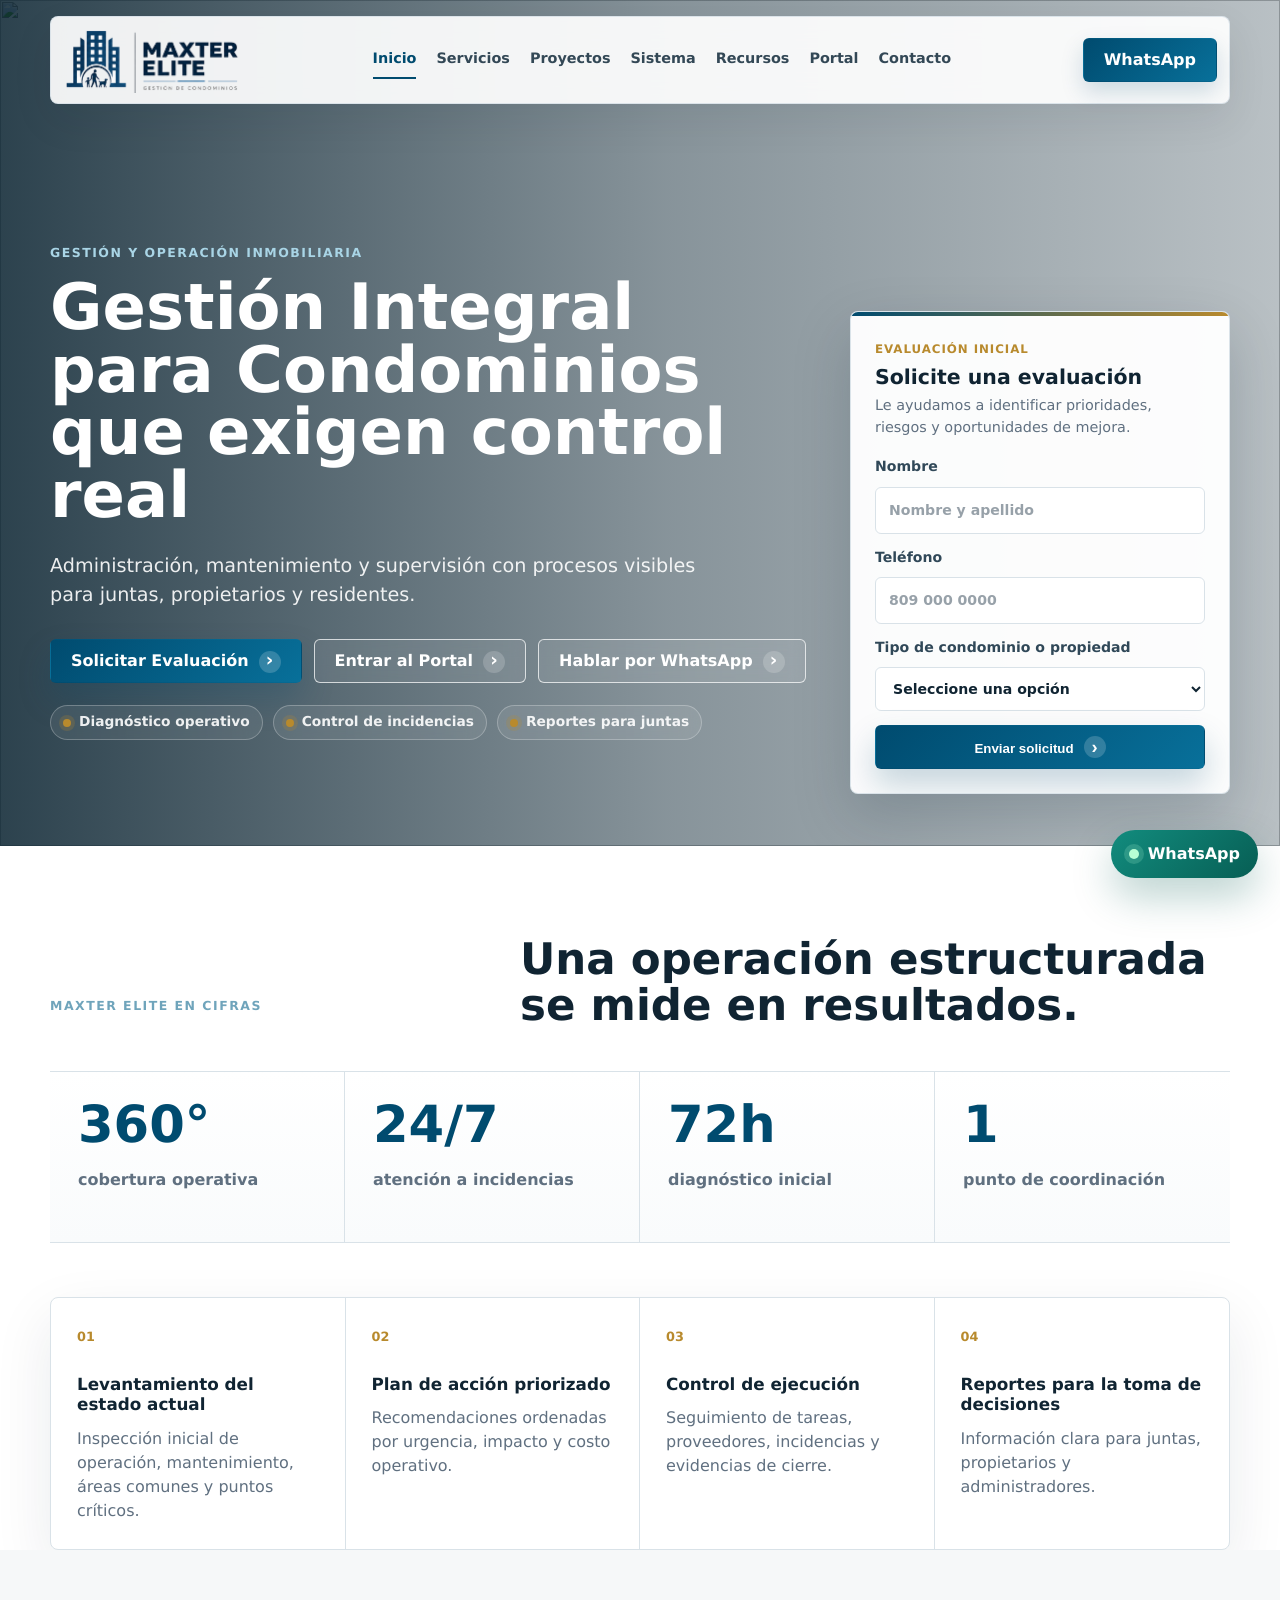
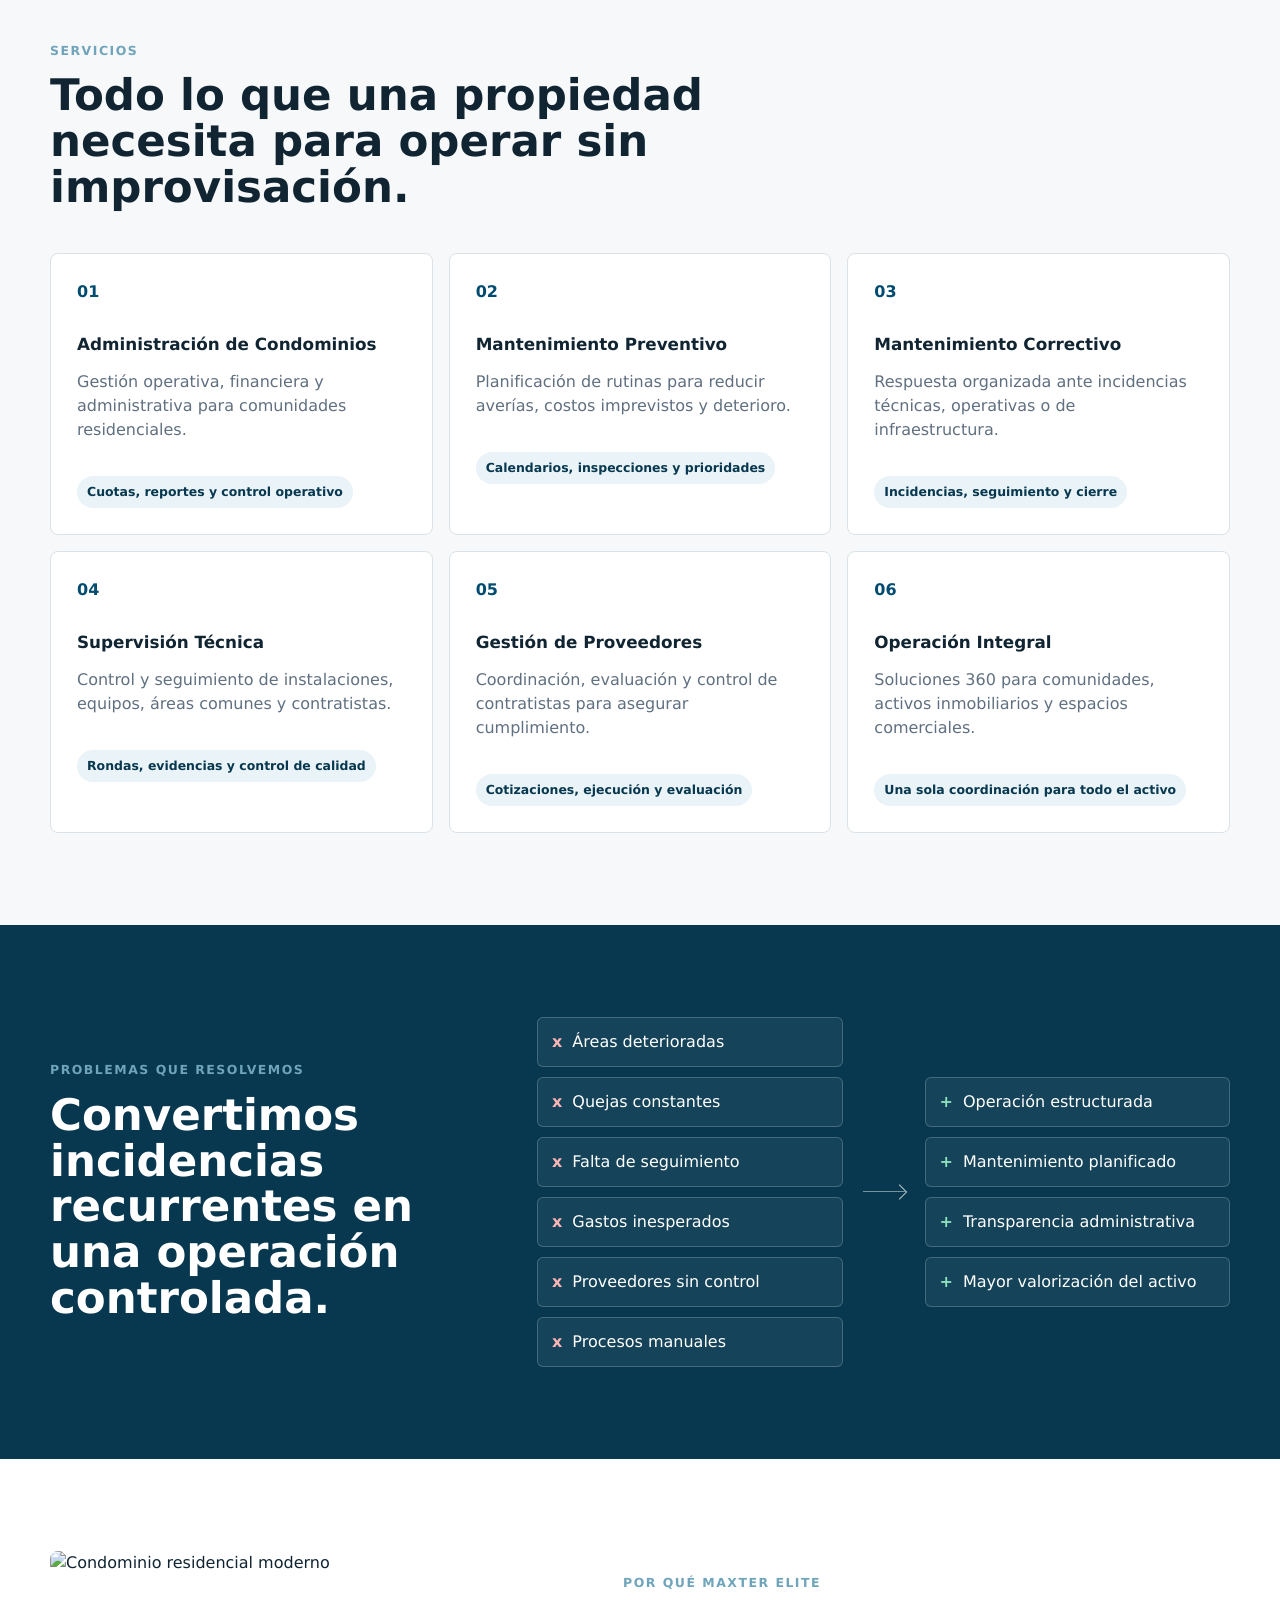
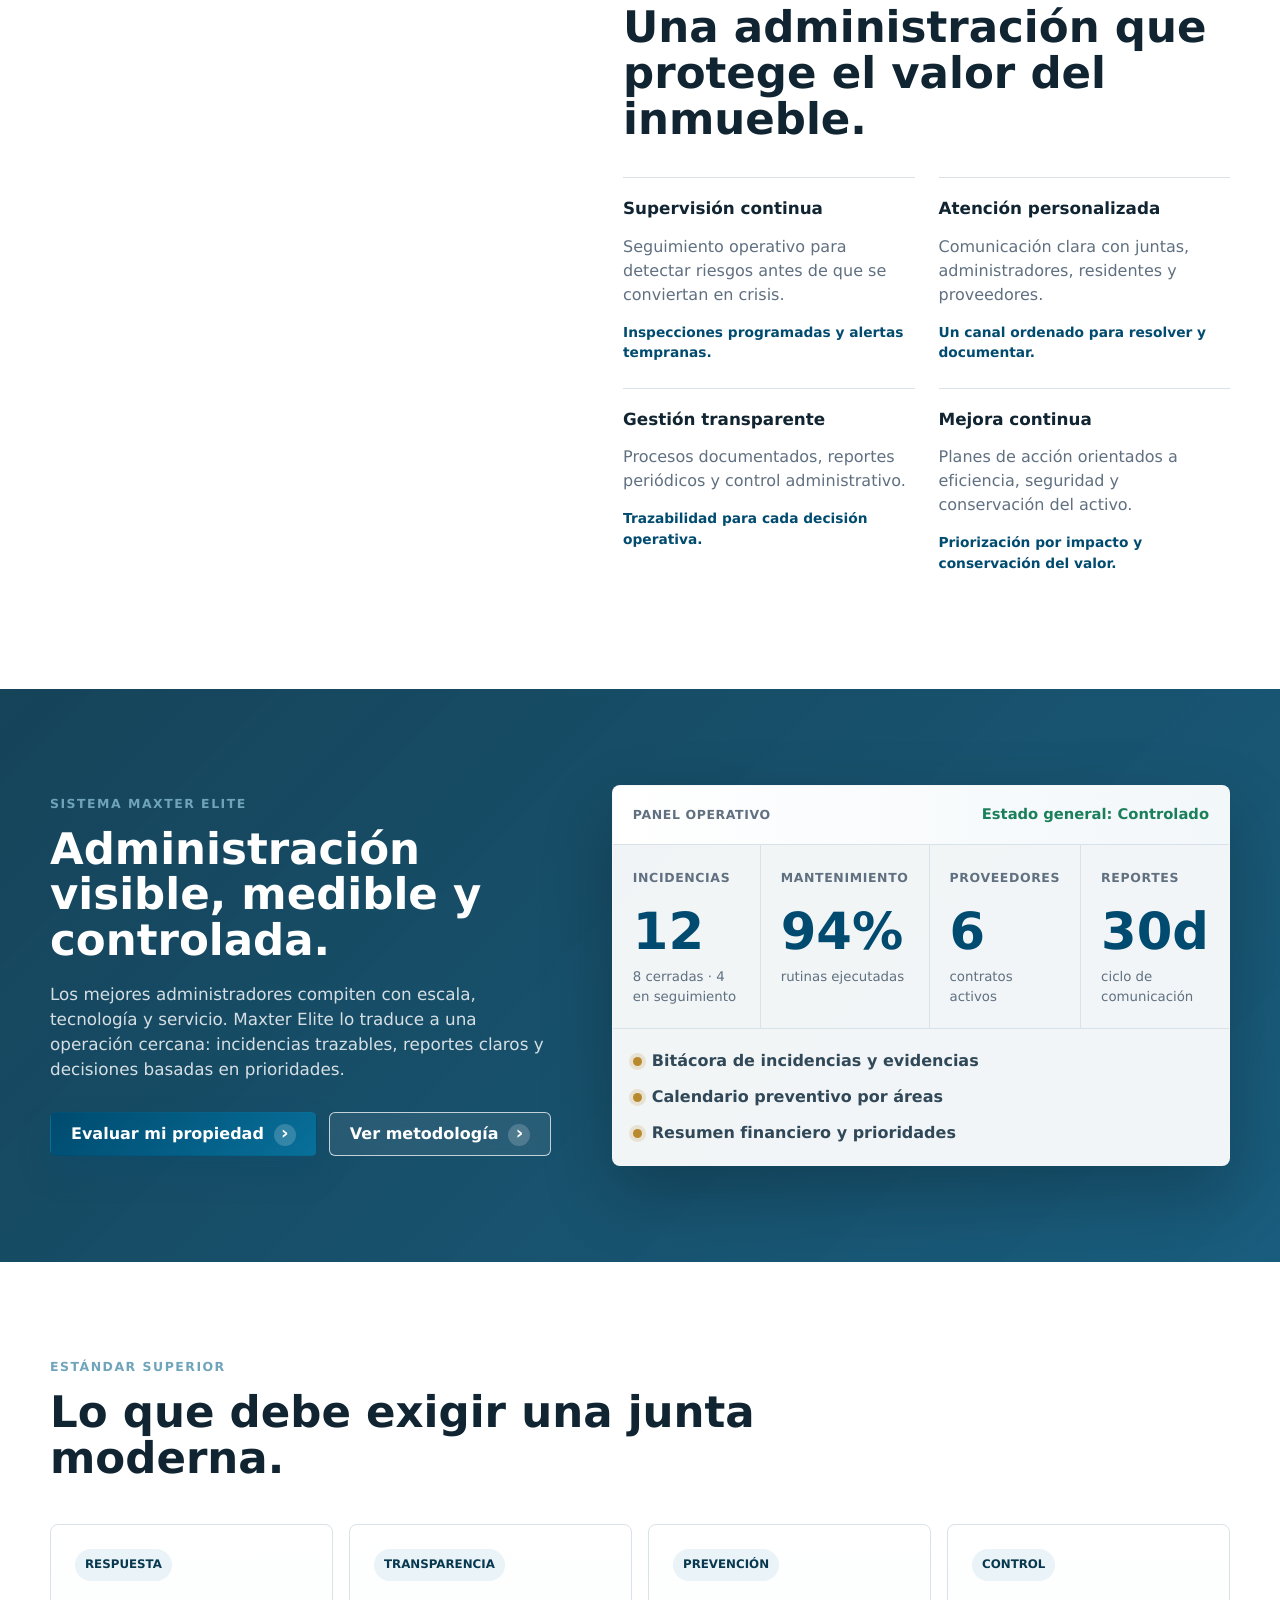
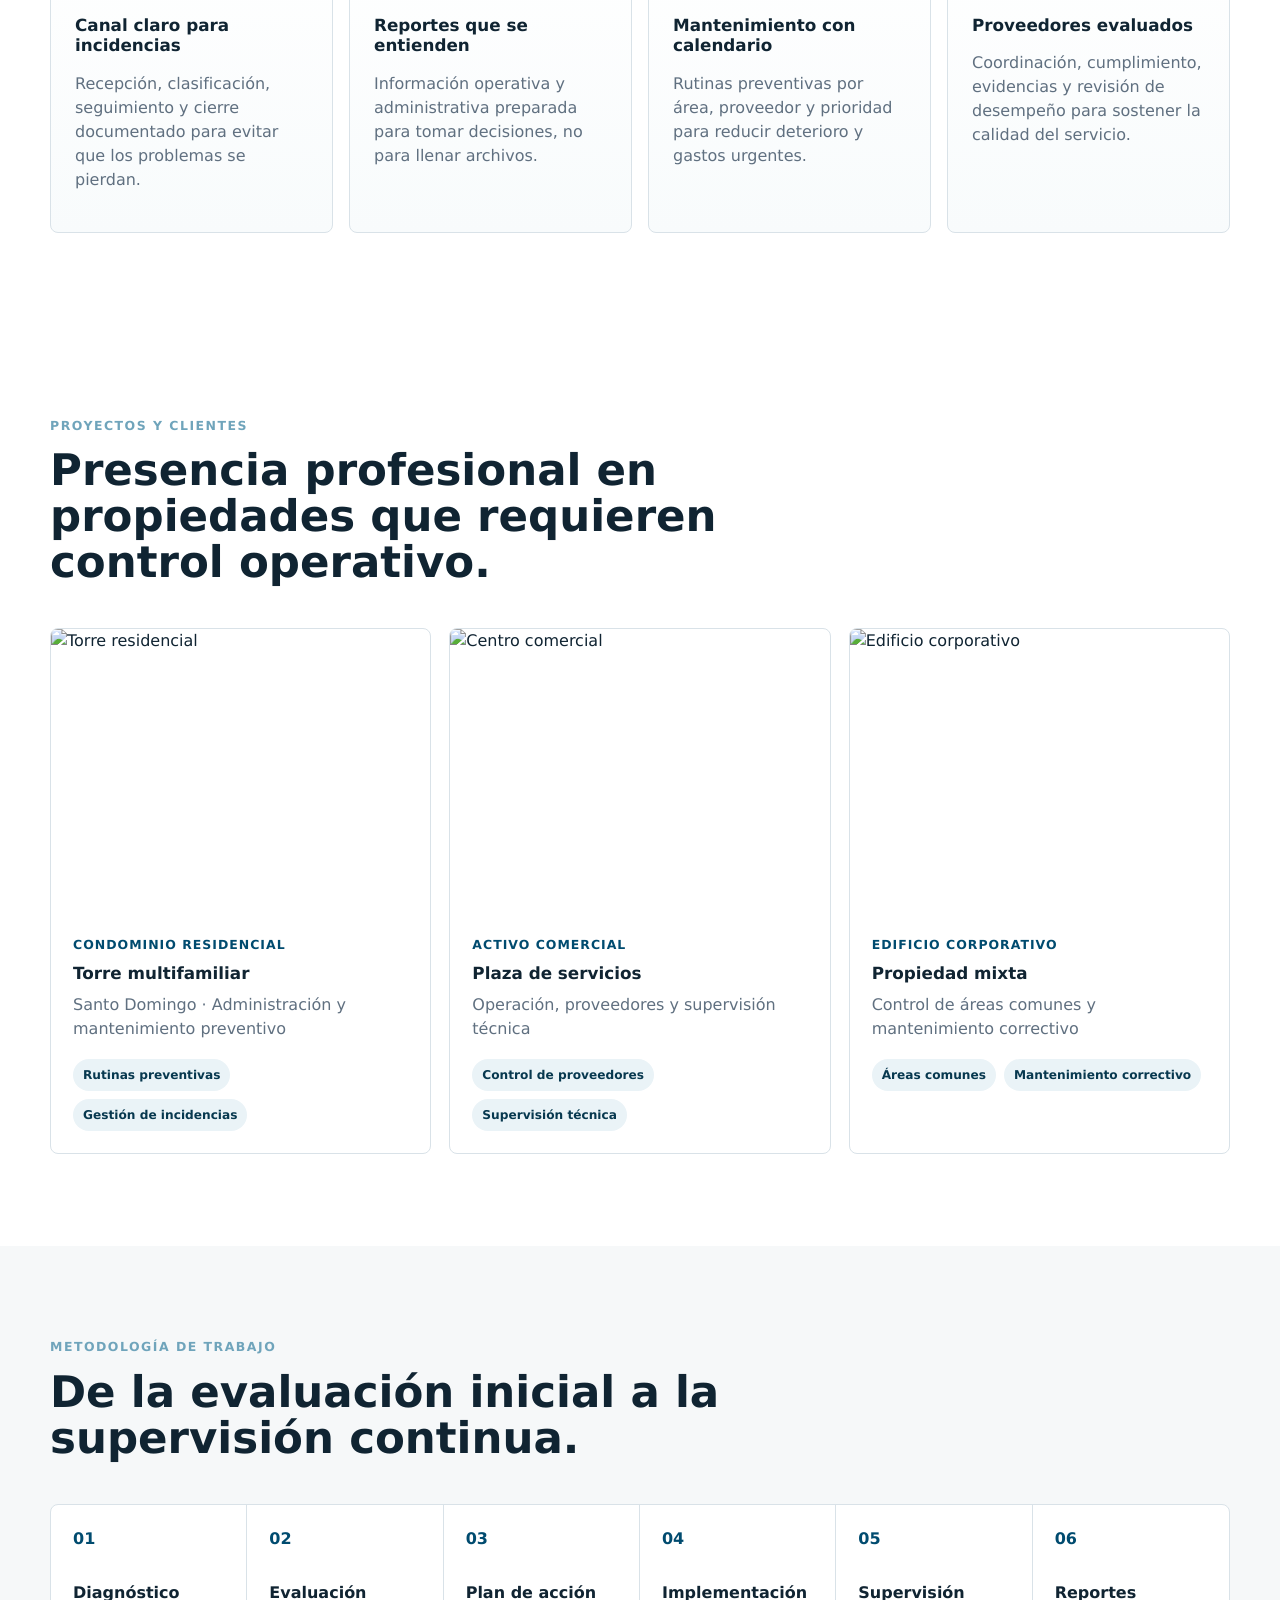
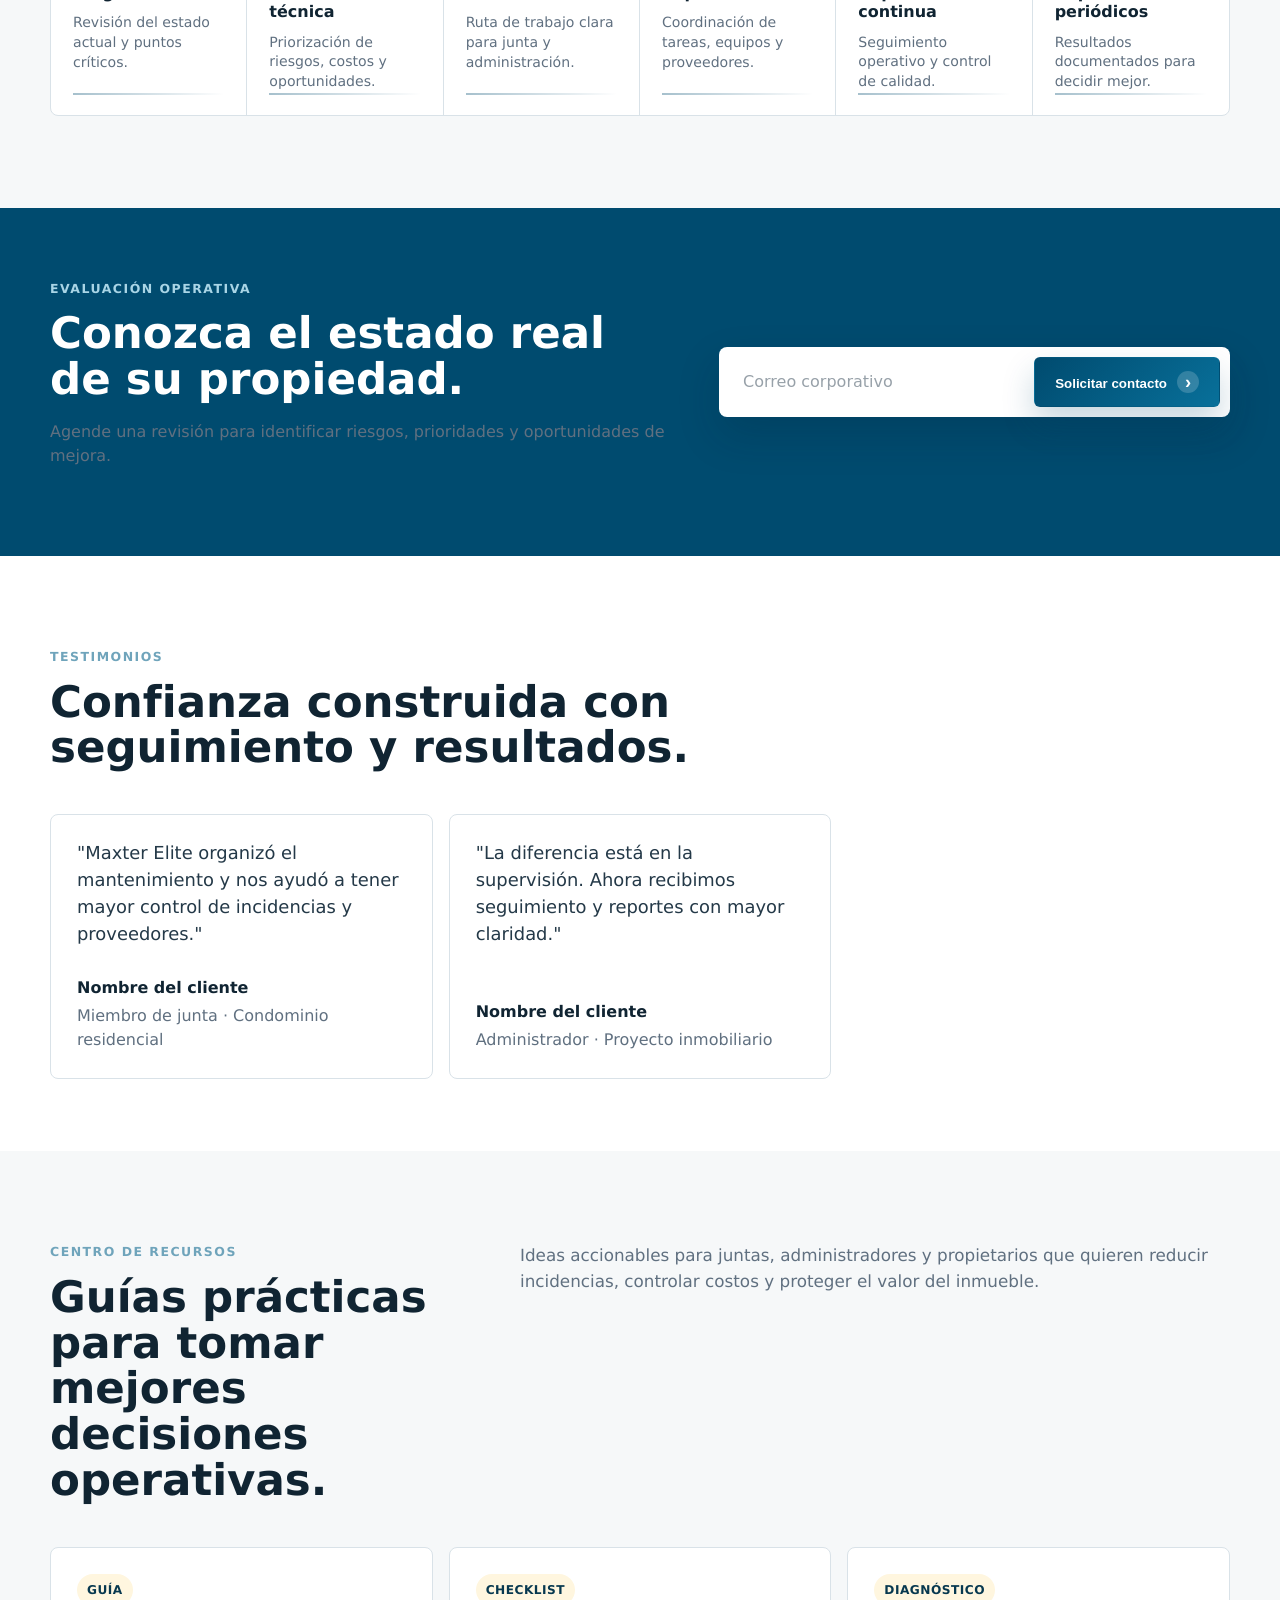
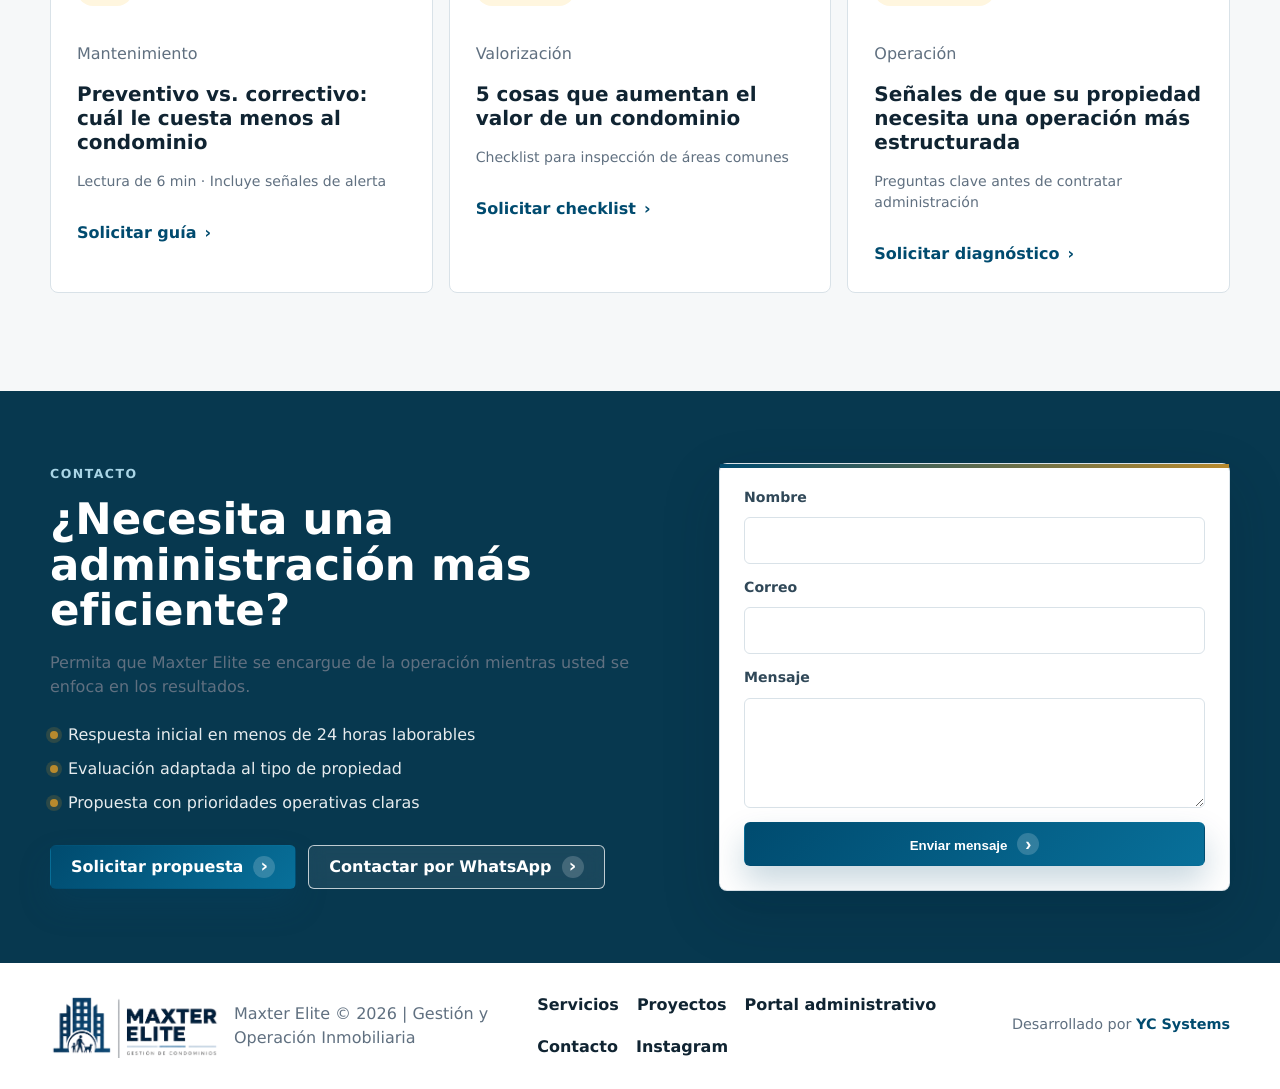
==== commit 81e44a87: "Clarify system navigation" ====
--- a/index.html
+++ b/index.html
@@ -25,7 +25,6 @@
         <a href="#inicio">Inicio</a>
         <a href="#servicios">Servicios</a>
         <a href="#proyectos">Proyectos</a>
-        <a href="#proceso">Proceso</a>
         <a href="#sistema">Sistema</a>
         <a href="#recursos">Recursos</a>
         <a href="portal.html">Portal</a>
@@ -252,7 +251,7 @@
           </p>
           <div class="system-actions">
             <a class="btn primary" href="#evaluacion"><span>Evaluar mi propiedad</span></a>
-            <a class="btn secondary" href="#proceso"><span>Ver metodología</span></a>
+            <a class="btn secondary" href="#metodologia"><span>Ver metodología</span></a>
           </div>
         </div>
         <div class="control-panel" aria-label="Panel de control operativo">
@@ -373,9 +372,9 @@
         </div>
       </section>
 
-      <section class="section process" id="proceso" aria-labelledby="process-title">
+      <section class="section process" id="metodologia" aria-labelledby="process-title">
         <div class="section-heading compact">
-          <p class="eyebrow">Proceso de trabajo</p>
+          <p class="eyebrow">Metodología de trabajo</p>
           <h2 id="process-title">De la evaluación inicial a la supervisión continua.</h2>
         </div>
         <ol class="process-list">
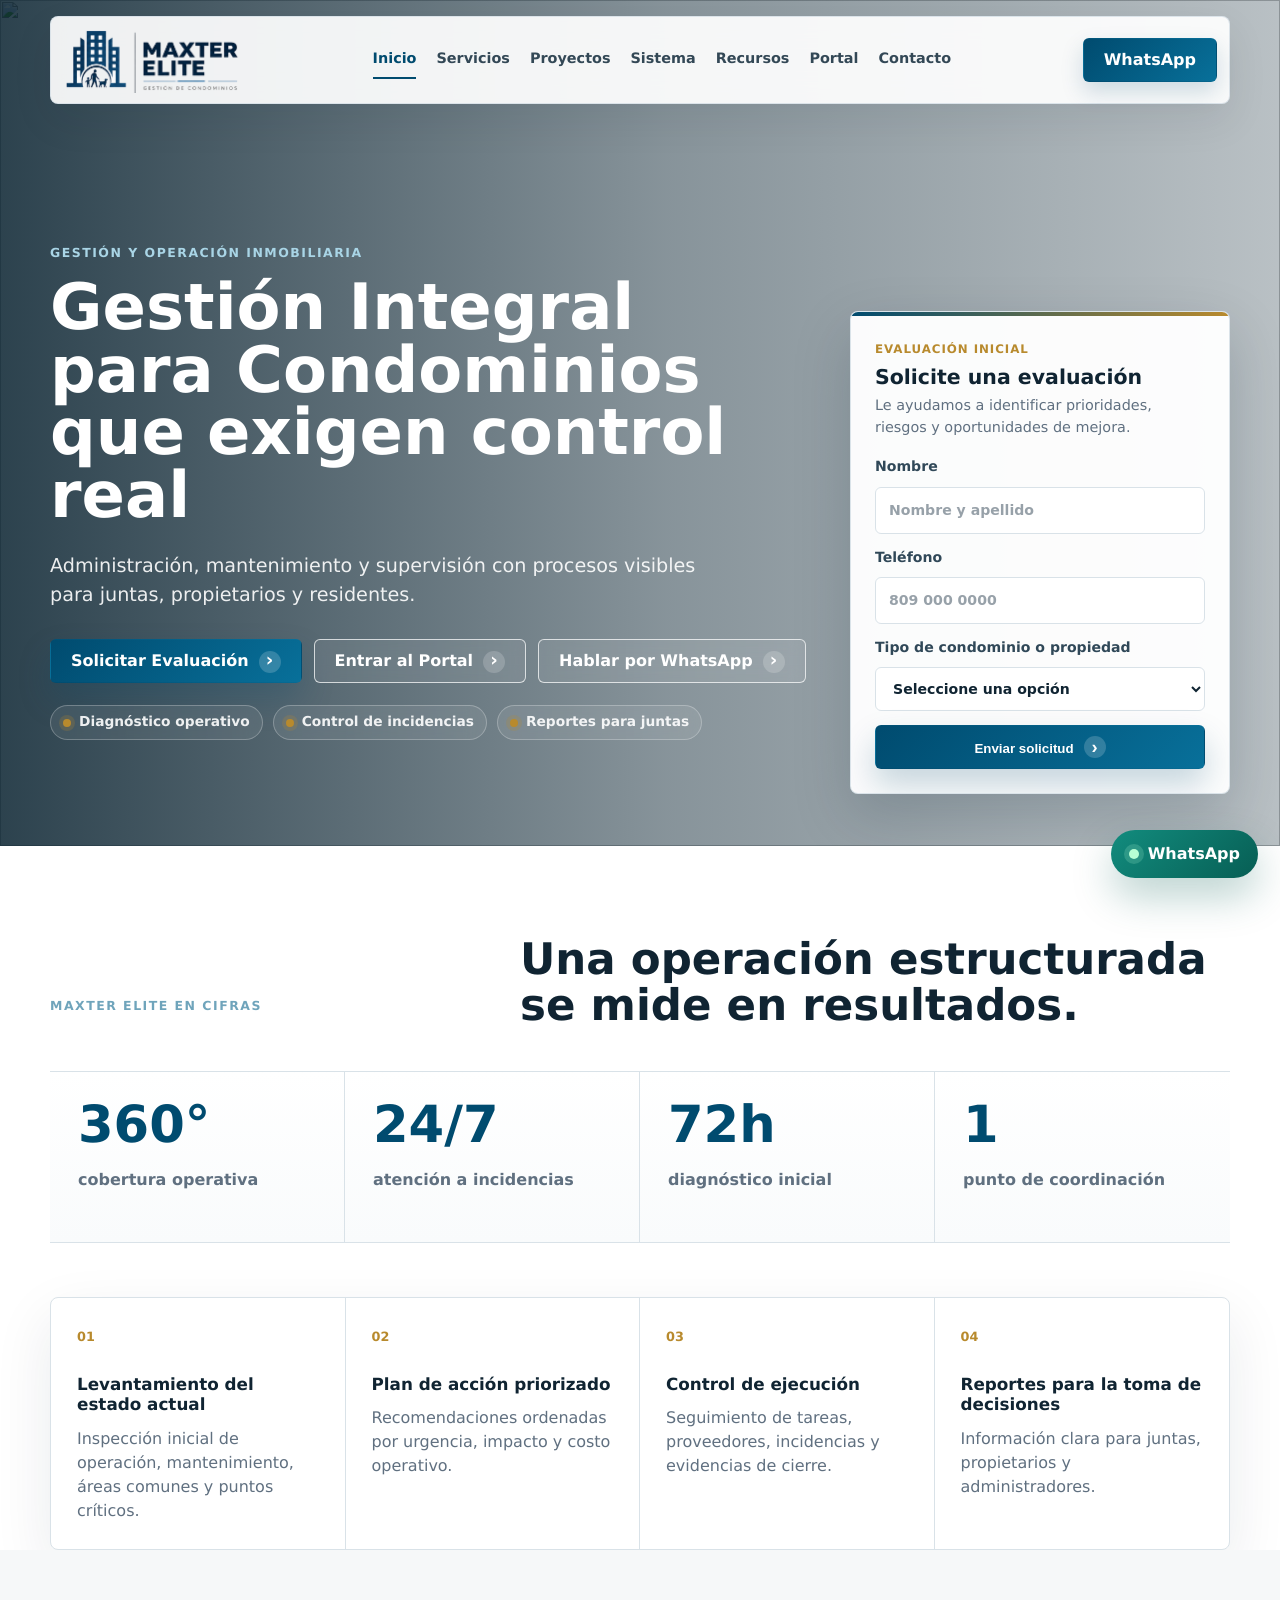
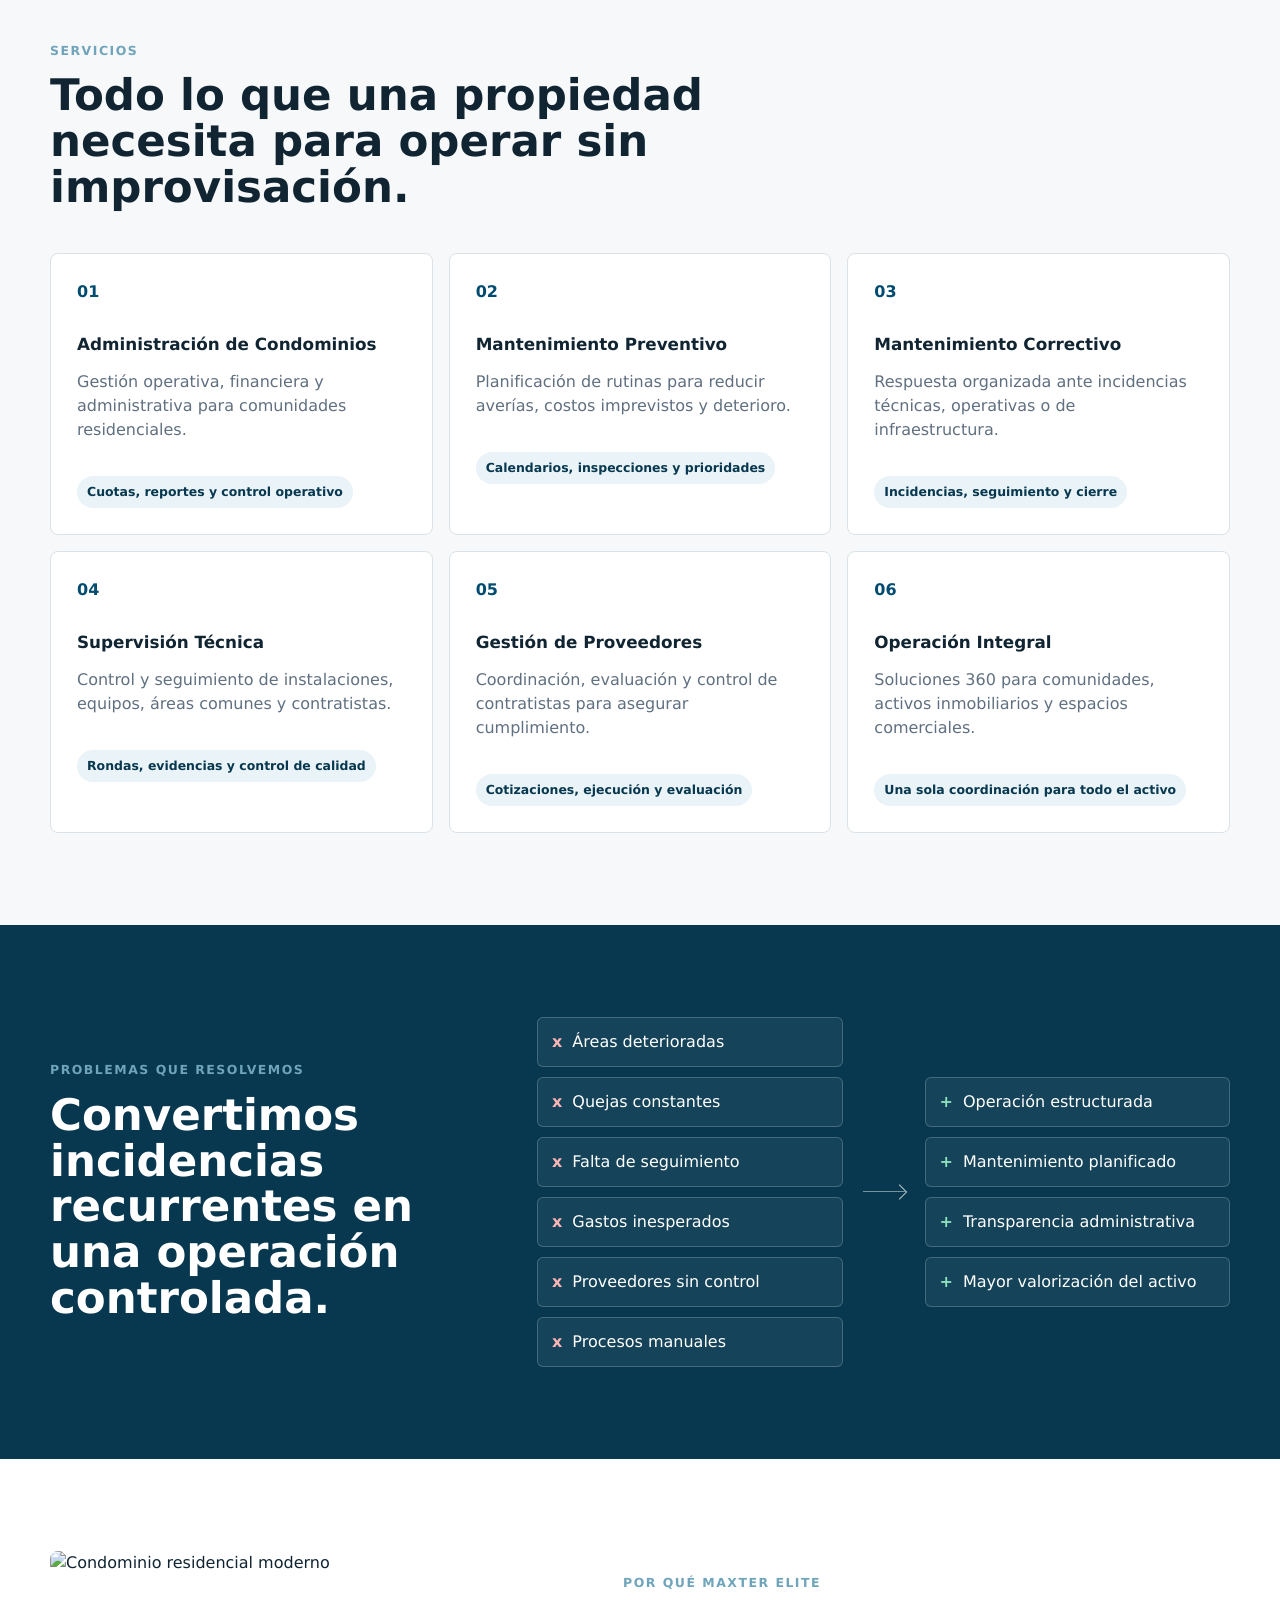
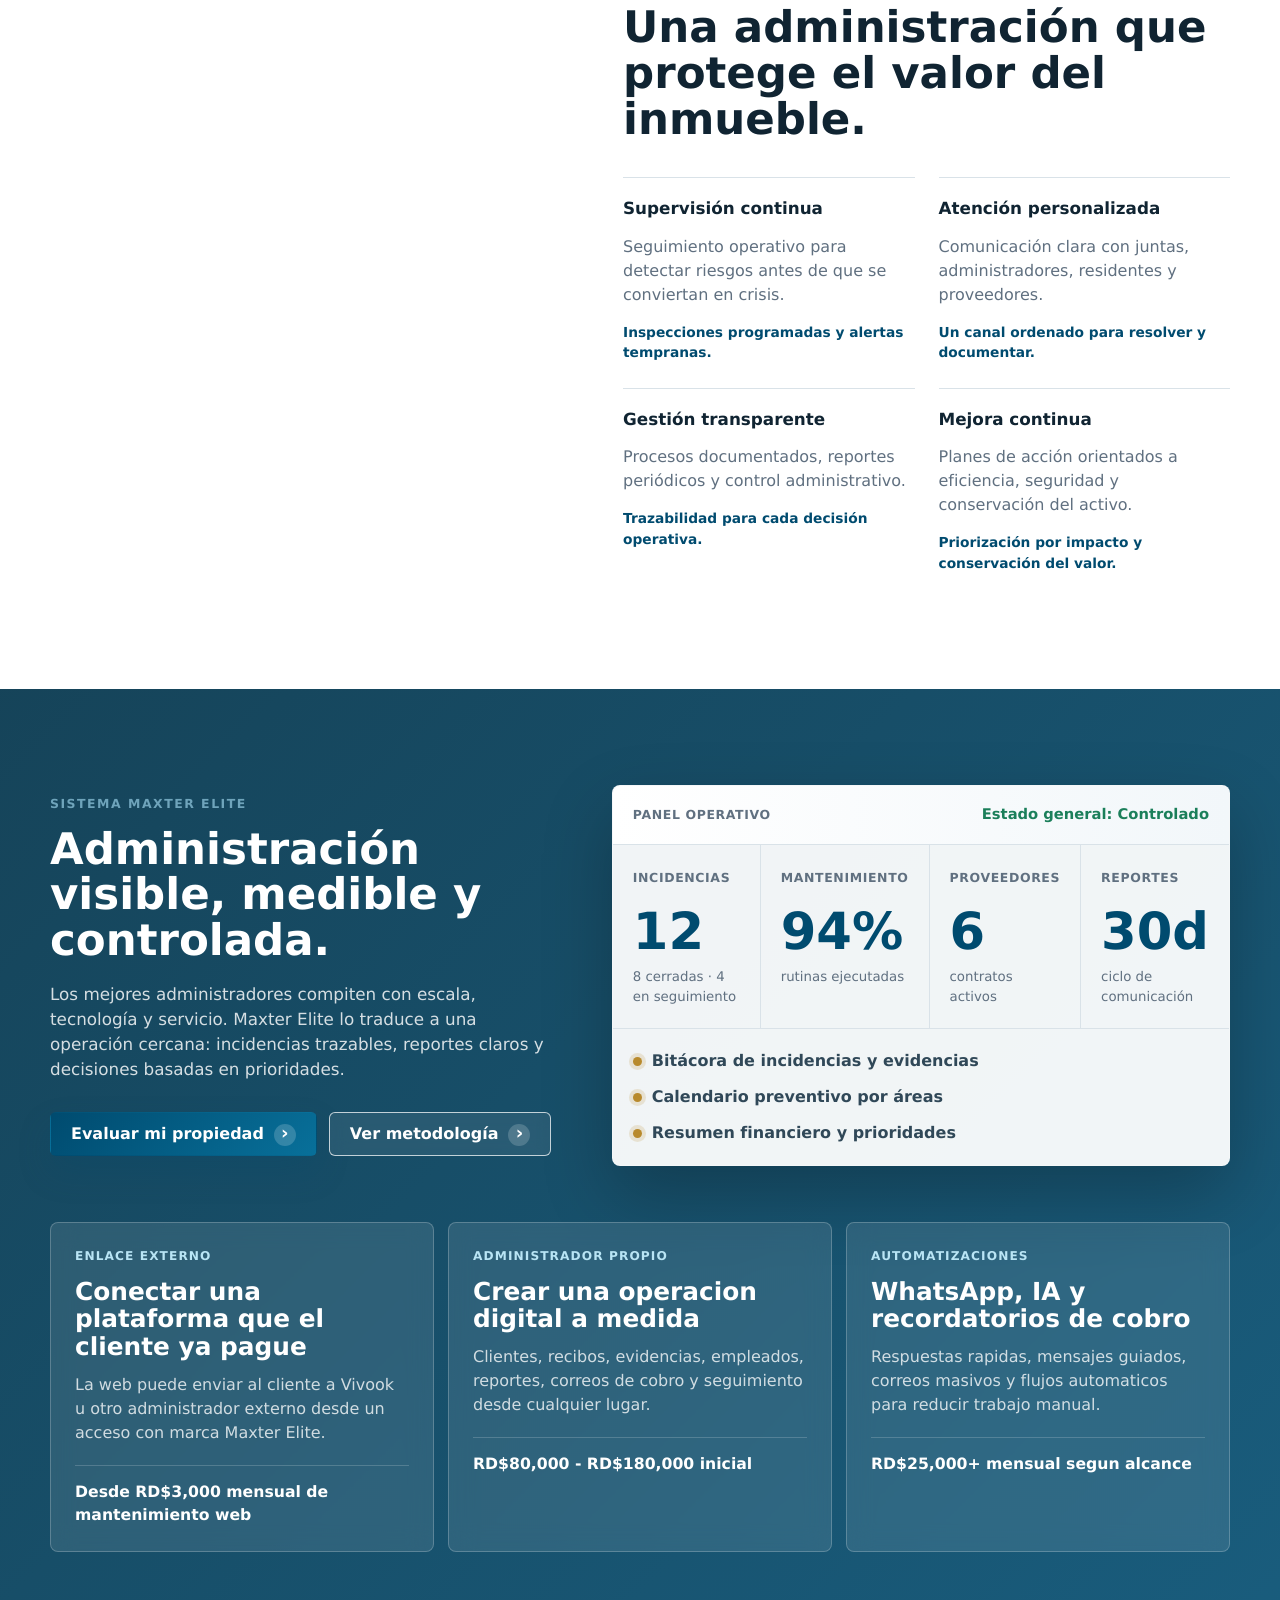
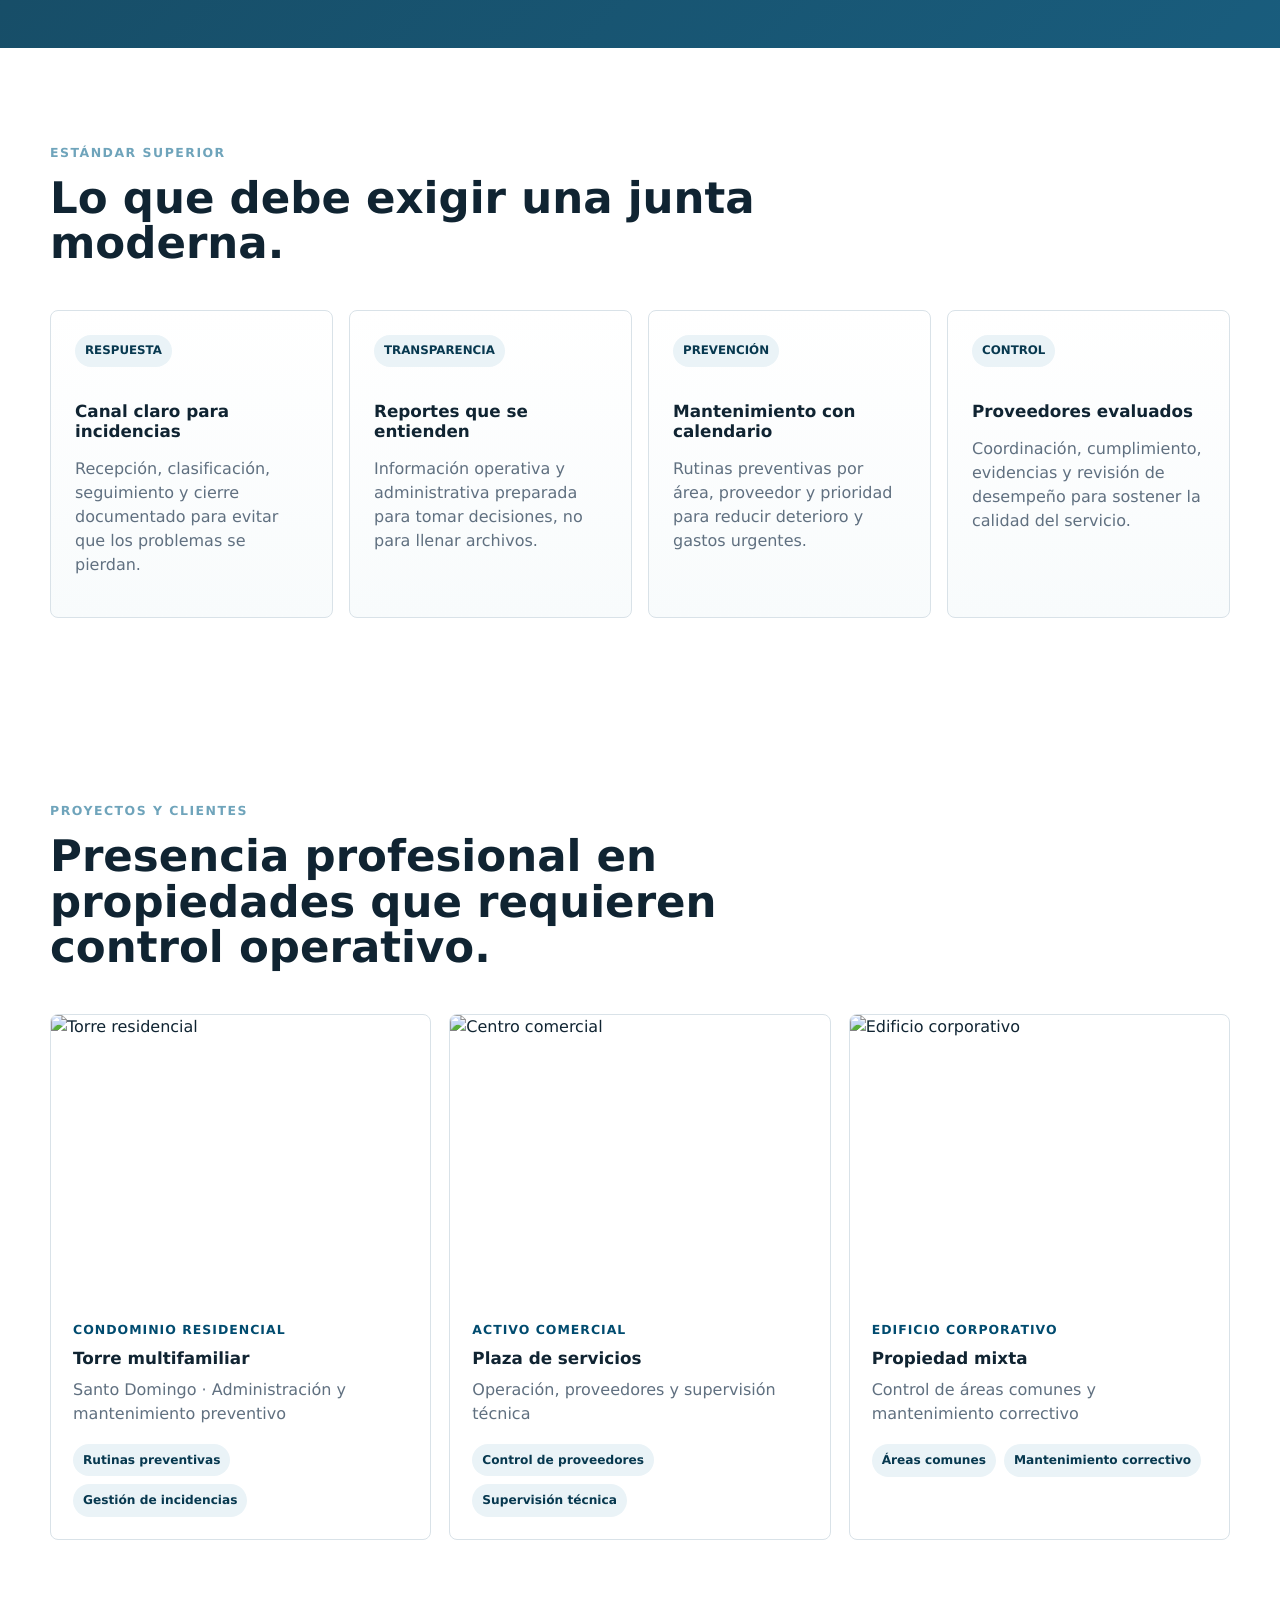
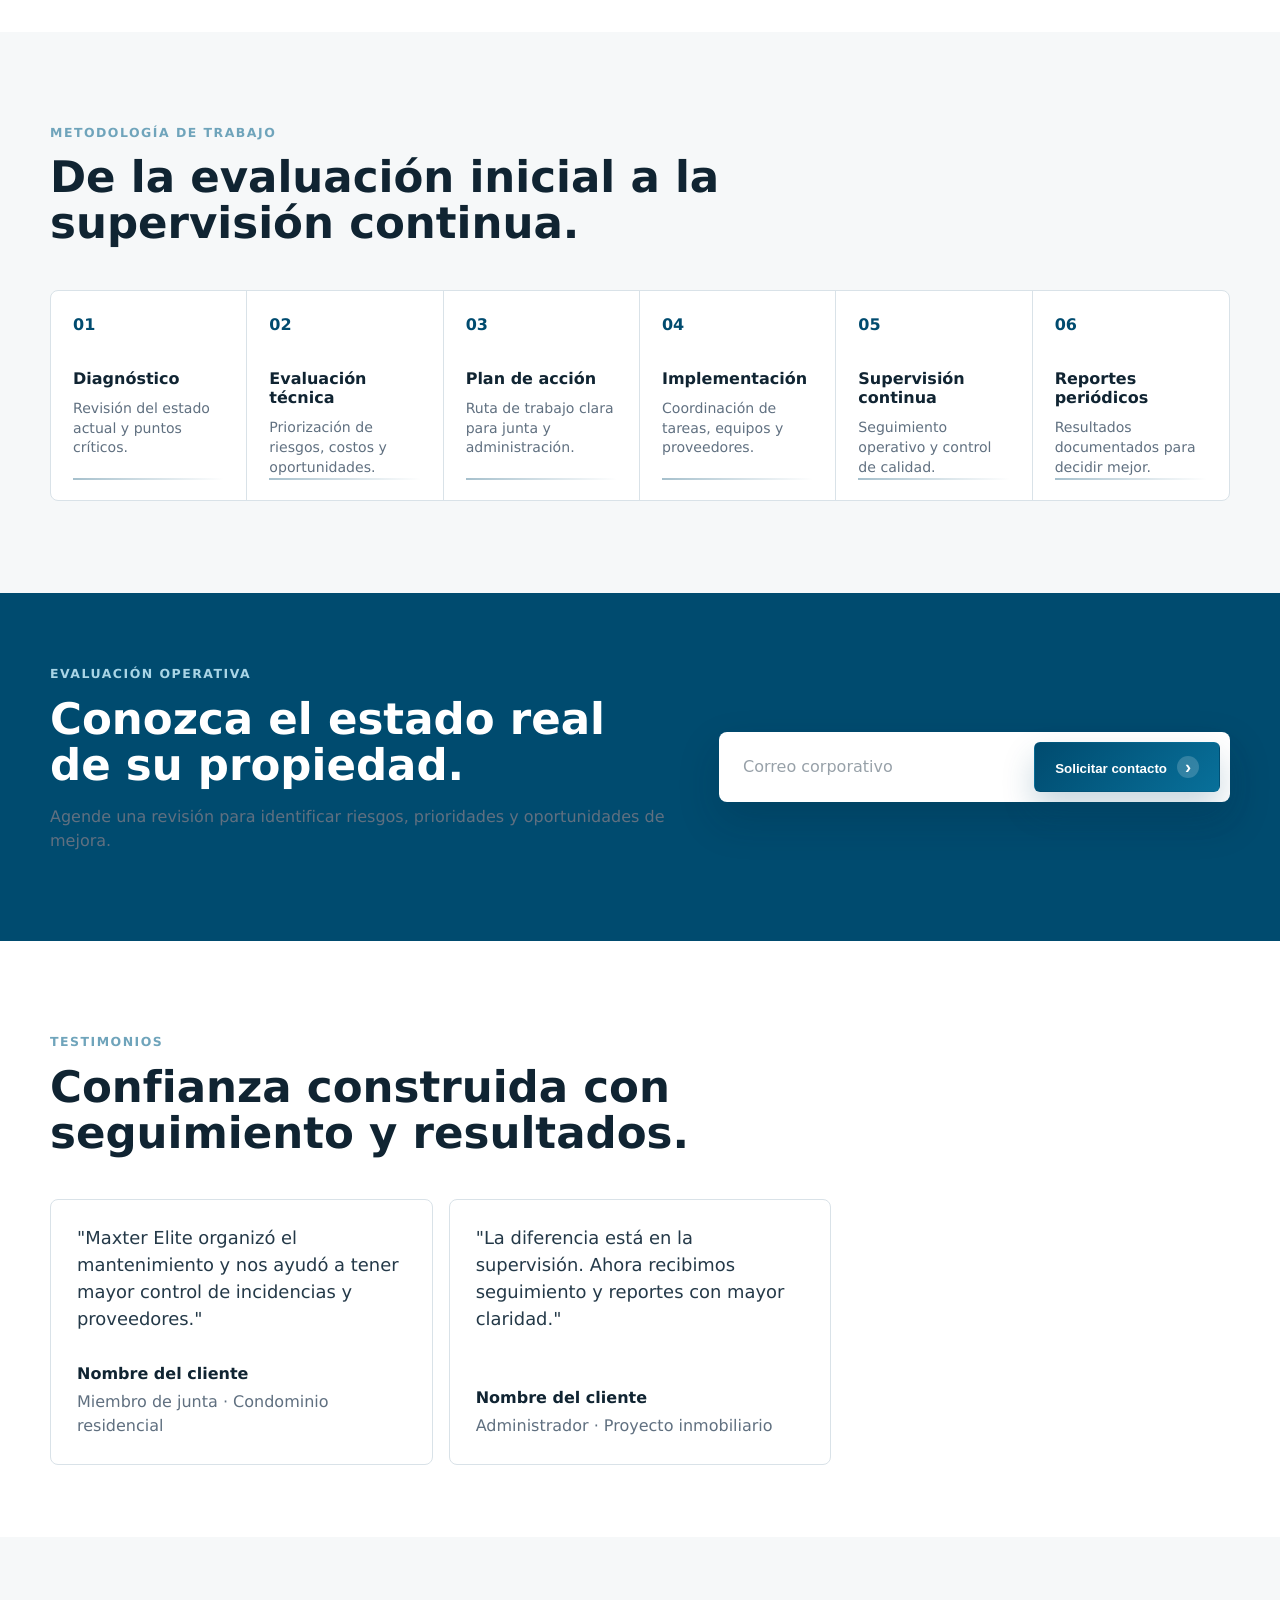
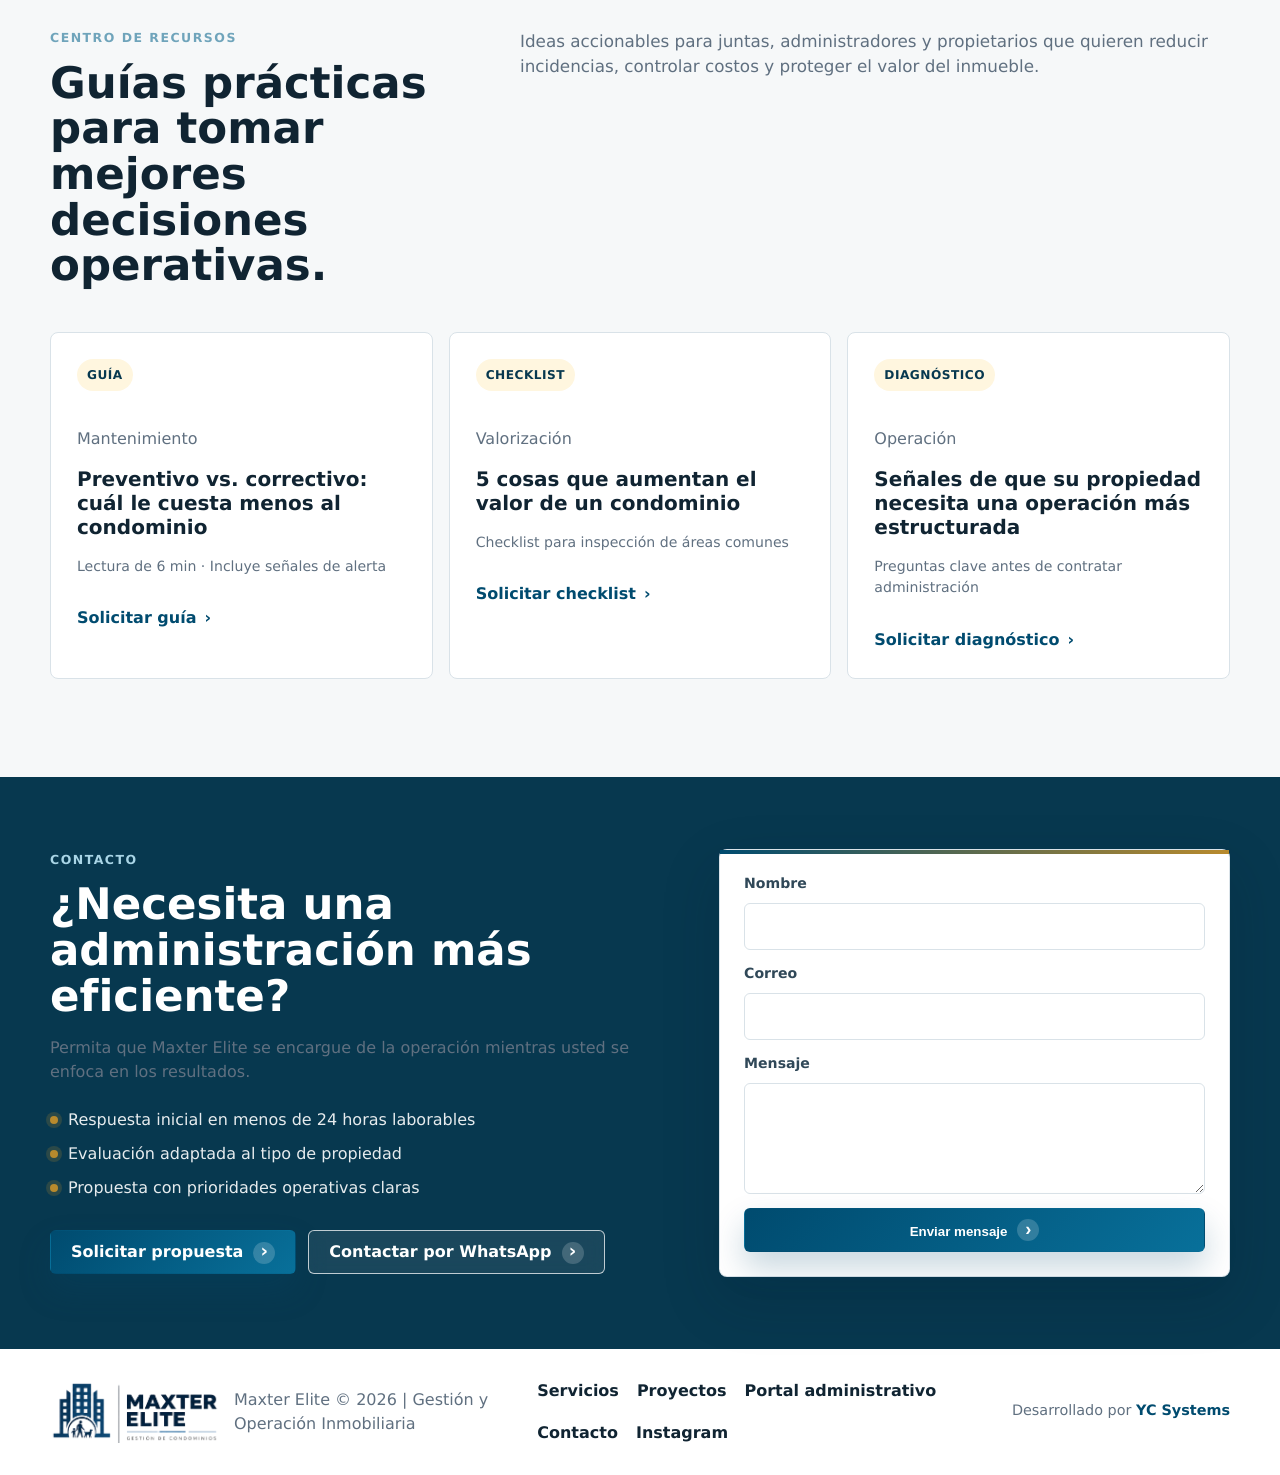
==== commit 736195ea: "Add digital administrator options" ====
--- a/index.html
+++ b/index.html
@@ -10,7 +10,7 @@
     />
     <link rel="preconnect" href="https://images.unsplash.com" />
     <link rel="icon" type="image/png" href="assets/maxter-favicon.png" />
-    <link rel="stylesheet" href="styles.css?v=20260621-15" />
+    <link rel="stylesheet" href="styles.css?v=20260621-16" />
   </head>
   <body>
     <header class="site-header" data-header>
@@ -287,6 +287,27 @@
             <li><span></span>Resumen financiero y prioridades</li>
           </ul>
         </div>
+
+        <div class="system-integration" aria-label="Opciones de administrador digital">
+          <article>
+            <span>Enlace externo</span>
+            <h3>Conectar una plataforma que el cliente ya pague</h3>
+            <p>La web puede enviar al cliente a Vivook u otro administrador externo desde un acceso con marca Maxter Elite.</p>
+            <strong>Desde RD$3,000 mensual de mantenimiento web</strong>
+          </article>
+          <article>
+            <span>Administrador propio</span>
+            <h3>Crear una operacion digital a medida</h3>
+            <p>Clientes, recibos, evidencias, empleados, reportes, correos de cobro y seguimiento desde cualquier lugar.</p>
+            <strong>RD$80,000 - RD$180,000 inicial</strong>
+          </article>
+          <article>
+            <span>Automatizaciones</span>
+            <h3>WhatsApp, IA y recordatorios de cobro</h3>
+            <p>Respuestas rapidas, mensajes guiados, correos masivos y flujos automaticos para reducir trabajo manual.</p>
+            <strong>RD$25,000+ mensual segun alcance</strong>
+          </article>
+        </div>
       </section>
 
       <section class="section standards" aria-labelledby="standards-title">
@@ -516,6 +537,6 @@
       <span class="site-credit">Desarrollado por <strong>YC Systems</strong></span>
     </footer>
 
-    <script src="script.js?v=20260621-15"></script>
+    <script src="script.js?v=20260621-16"></script>
   </body>
 </html>
--- a/styles.css
+++ b/styles.css
@@ -848,6 +848,55 @@
   box-shadow: 0 0 0 4px rgba(184, 138, 45, 0.18);
 }
 
+.system-integration {
+  grid-column: 1 / -1;
+  display: grid;
+  grid-template-columns: repeat(3, 1fr);
+  gap: 14px;
+}
+
+.system-integration article {
+  min-height: 245px;
+  display: grid;
+  align-content: start;
+  gap: 12px;
+  padding: 24px;
+  border: 1px solid rgba(255, 255, 255, 0.22);
+  border-radius: var(--radius);
+  background: rgba(255, 255, 255, 0.1);
+  backdrop-filter: blur(12px);
+}
+
+.system-integration span {
+  color: #b9e5f5;
+  font-size: 0.76rem;
+  font-weight: 850;
+  letter-spacing: 0.09em;
+  text-transform: uppercase;
+}
+
+.system-integration h3 {
+  margin: 0;
+  color: white;
+  font-size: clamp(1.15rem, 2vw, 1.55rem);
+  line-height: 1.12;
+}
+
+.system-integration p {
+  margin: 0;
+  color: rgba(255, 255, 255, 0.78);
+}
+
+.system-integration strong {
+  align-self: end;
+  display: block;
+  margin-top: 8px;
+  padding-top: 14px;
+  border-top: 1px solid rgba(255, 255, 255, 0.18);
+  color: white;
+  font-size: 0.98rem;
+}
+
 .standards {
   padding-top: 96px;
 }
@@ -1554,6 +1603,7 @@
   .kpi-grid,
   .audit-strip,
   .service-grid,
+  .system-integration,
   .standards-grid,
   .project-grid,
   .testimonial-grid,
@@ -1658,6 +1708,7 @@
   .kpi-grid,
   .audit-strip,
   .service-grid,
+  .system-integration,
   .standards-grid,
   .project-grid,
   .testimonial-grid,
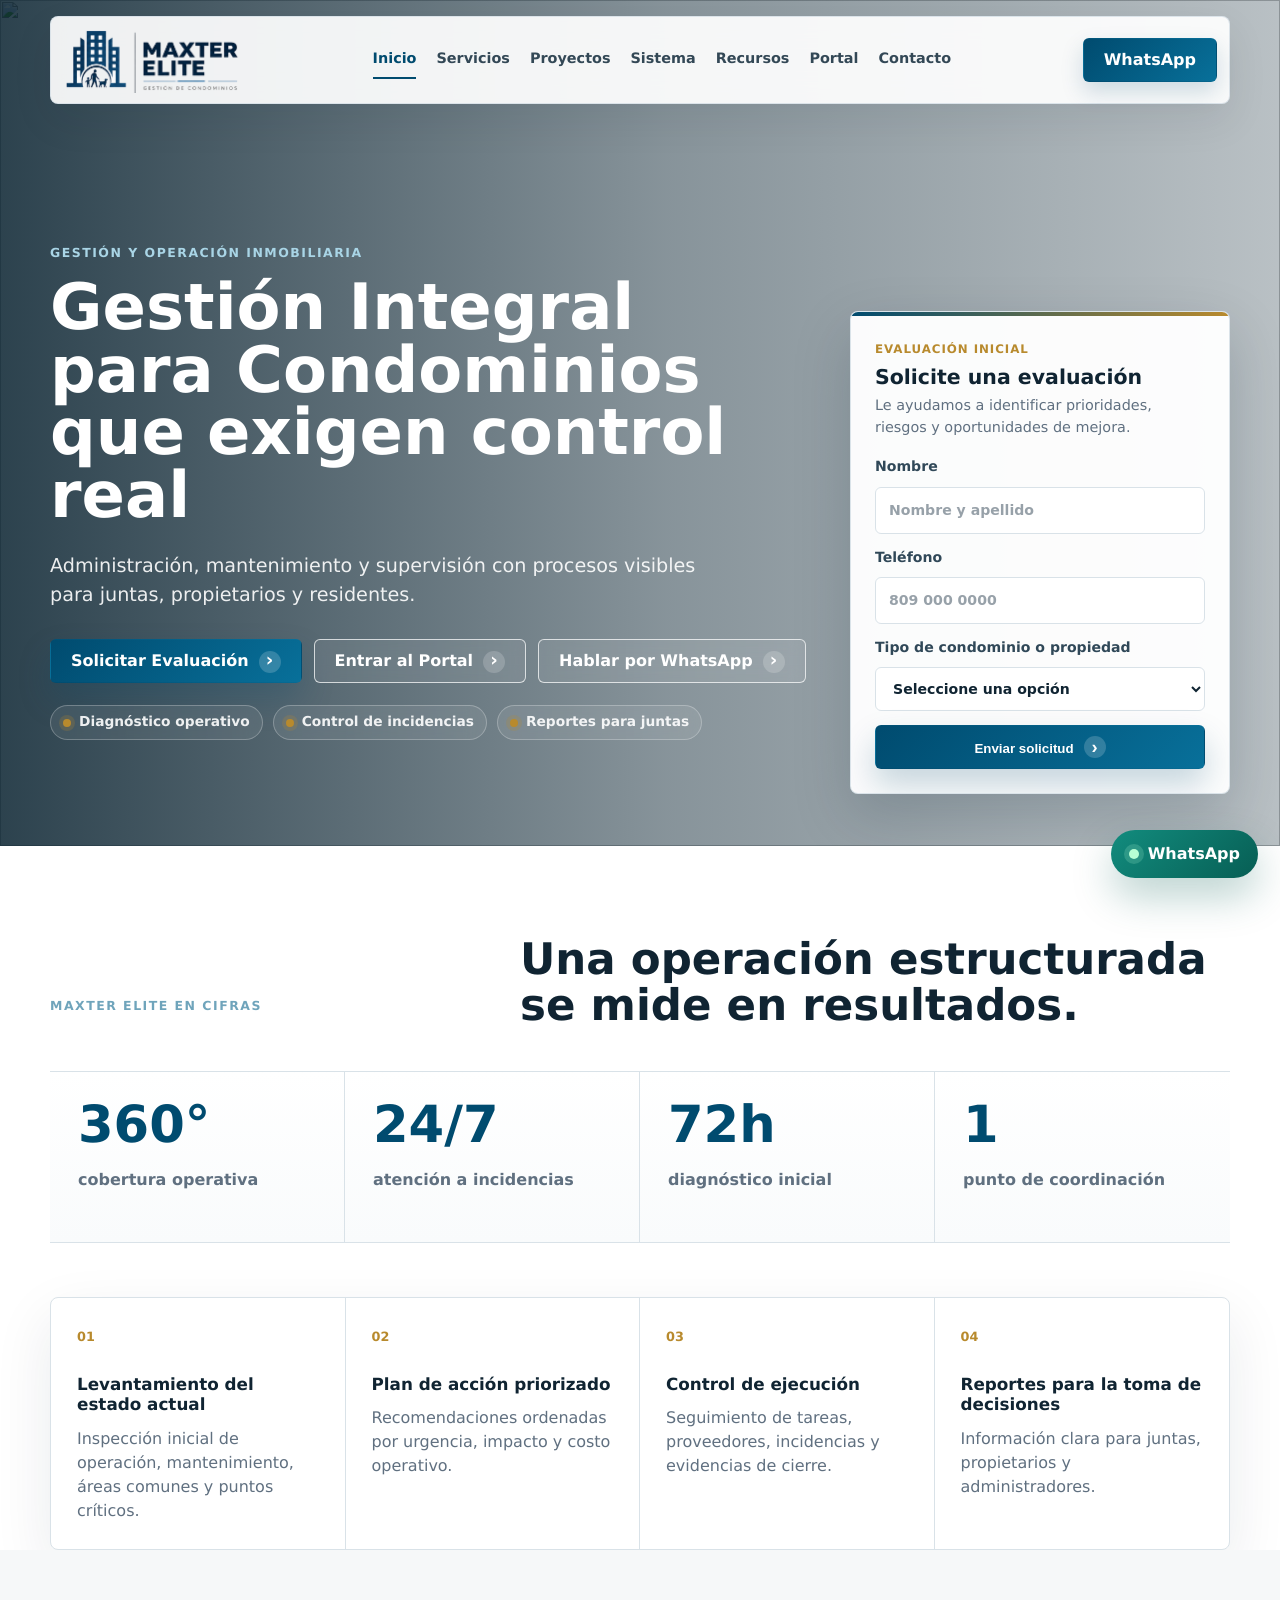
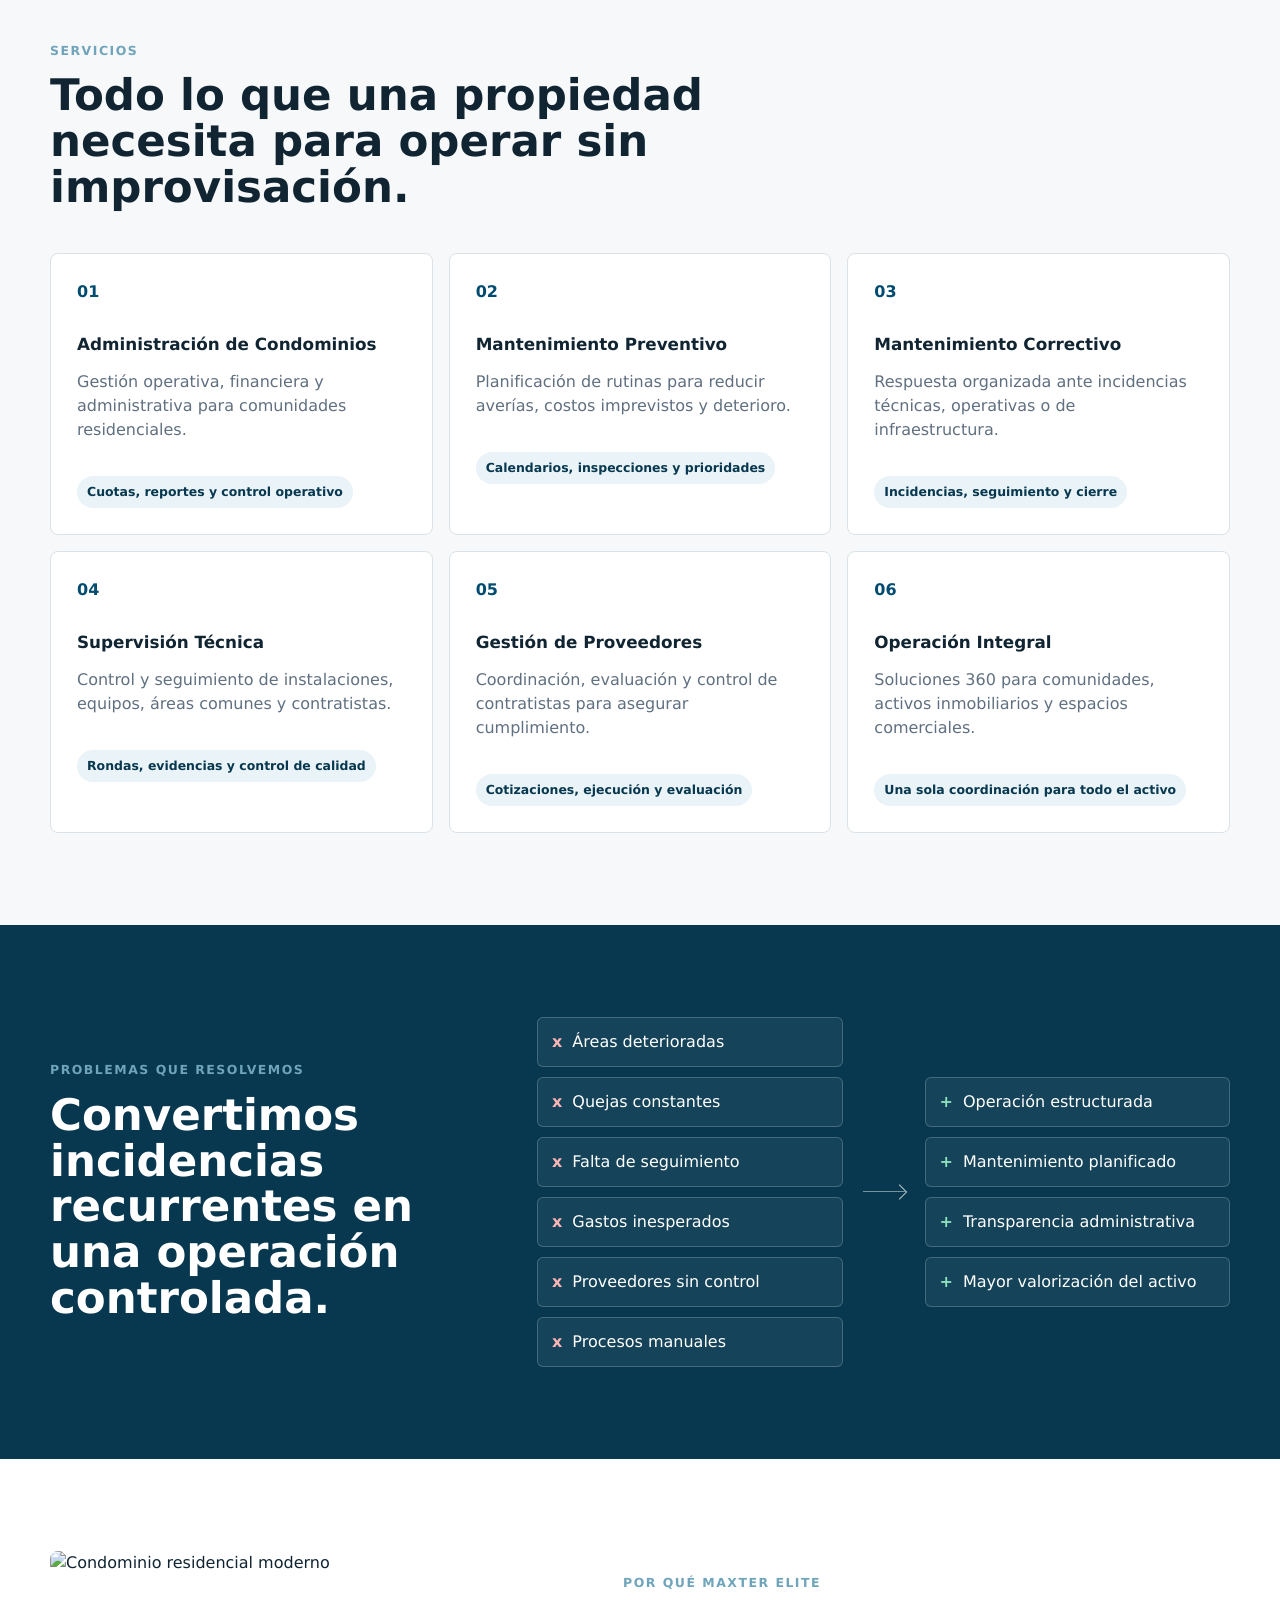
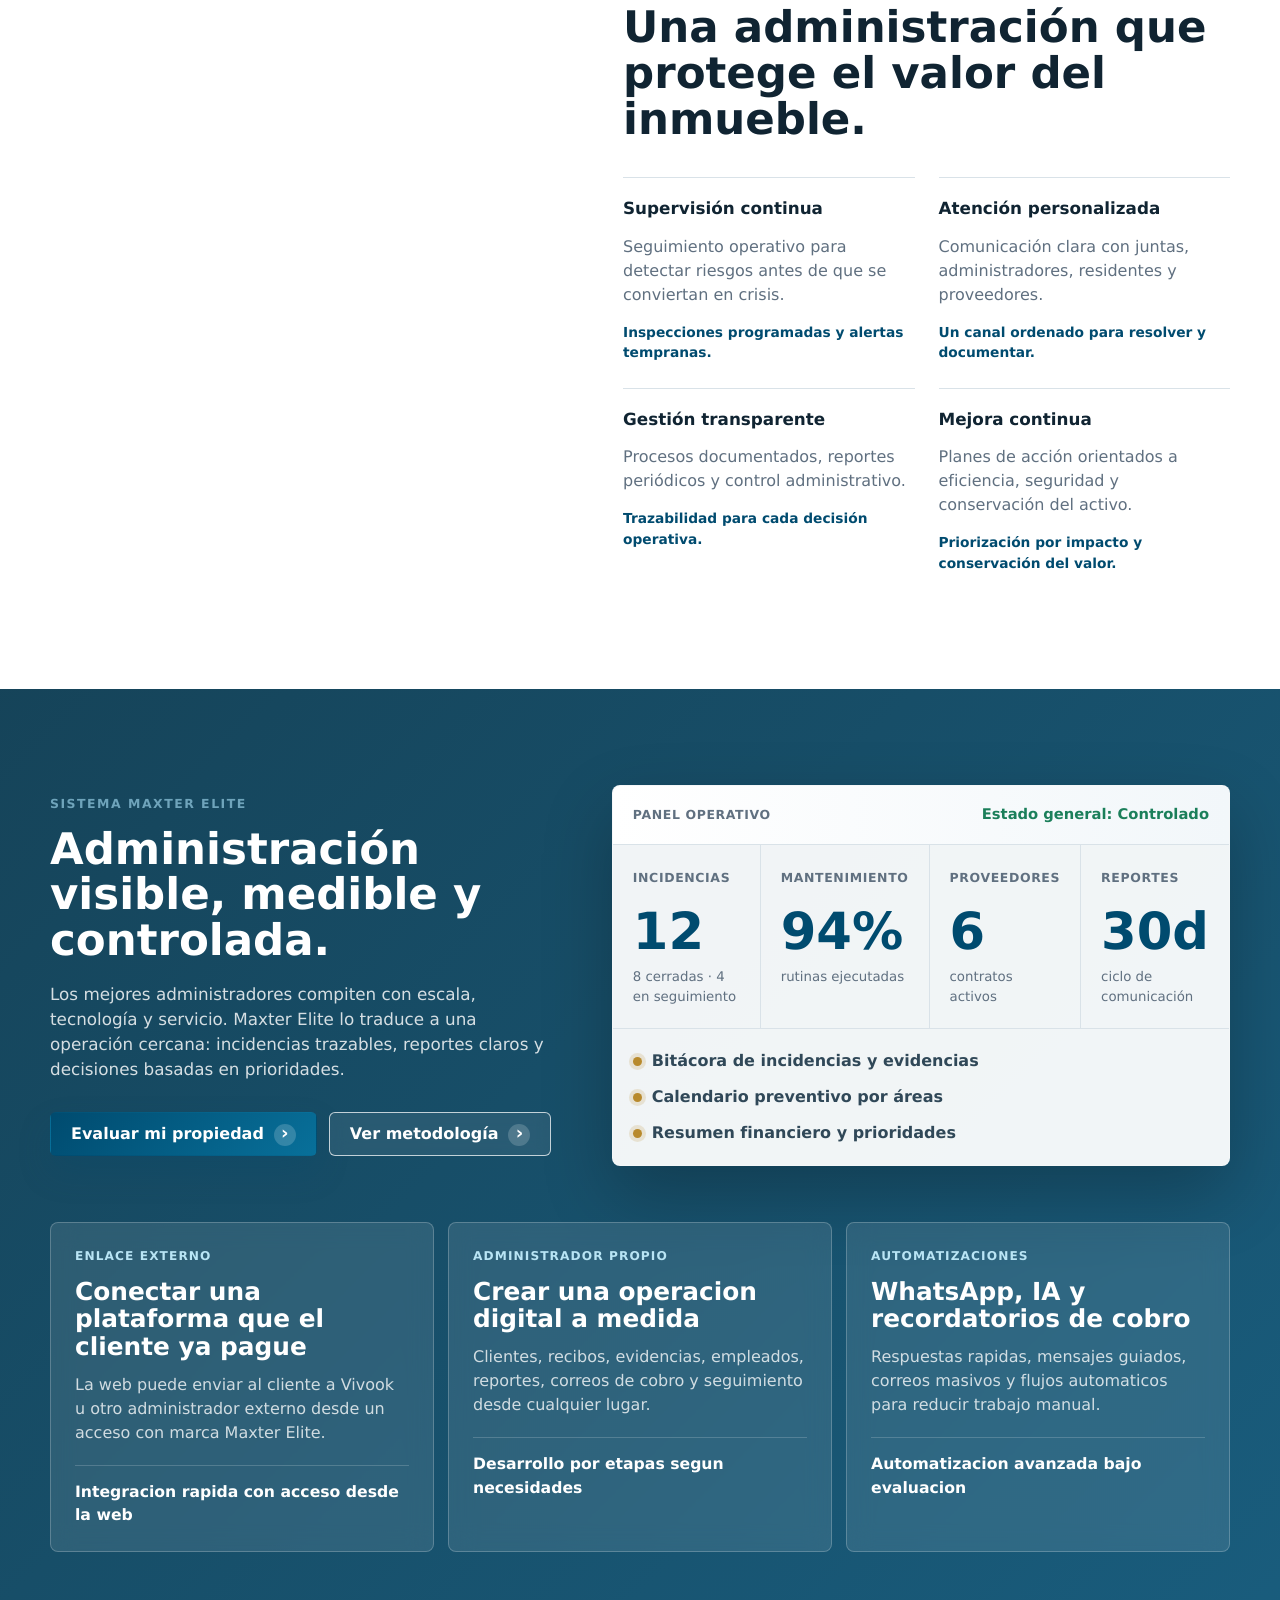
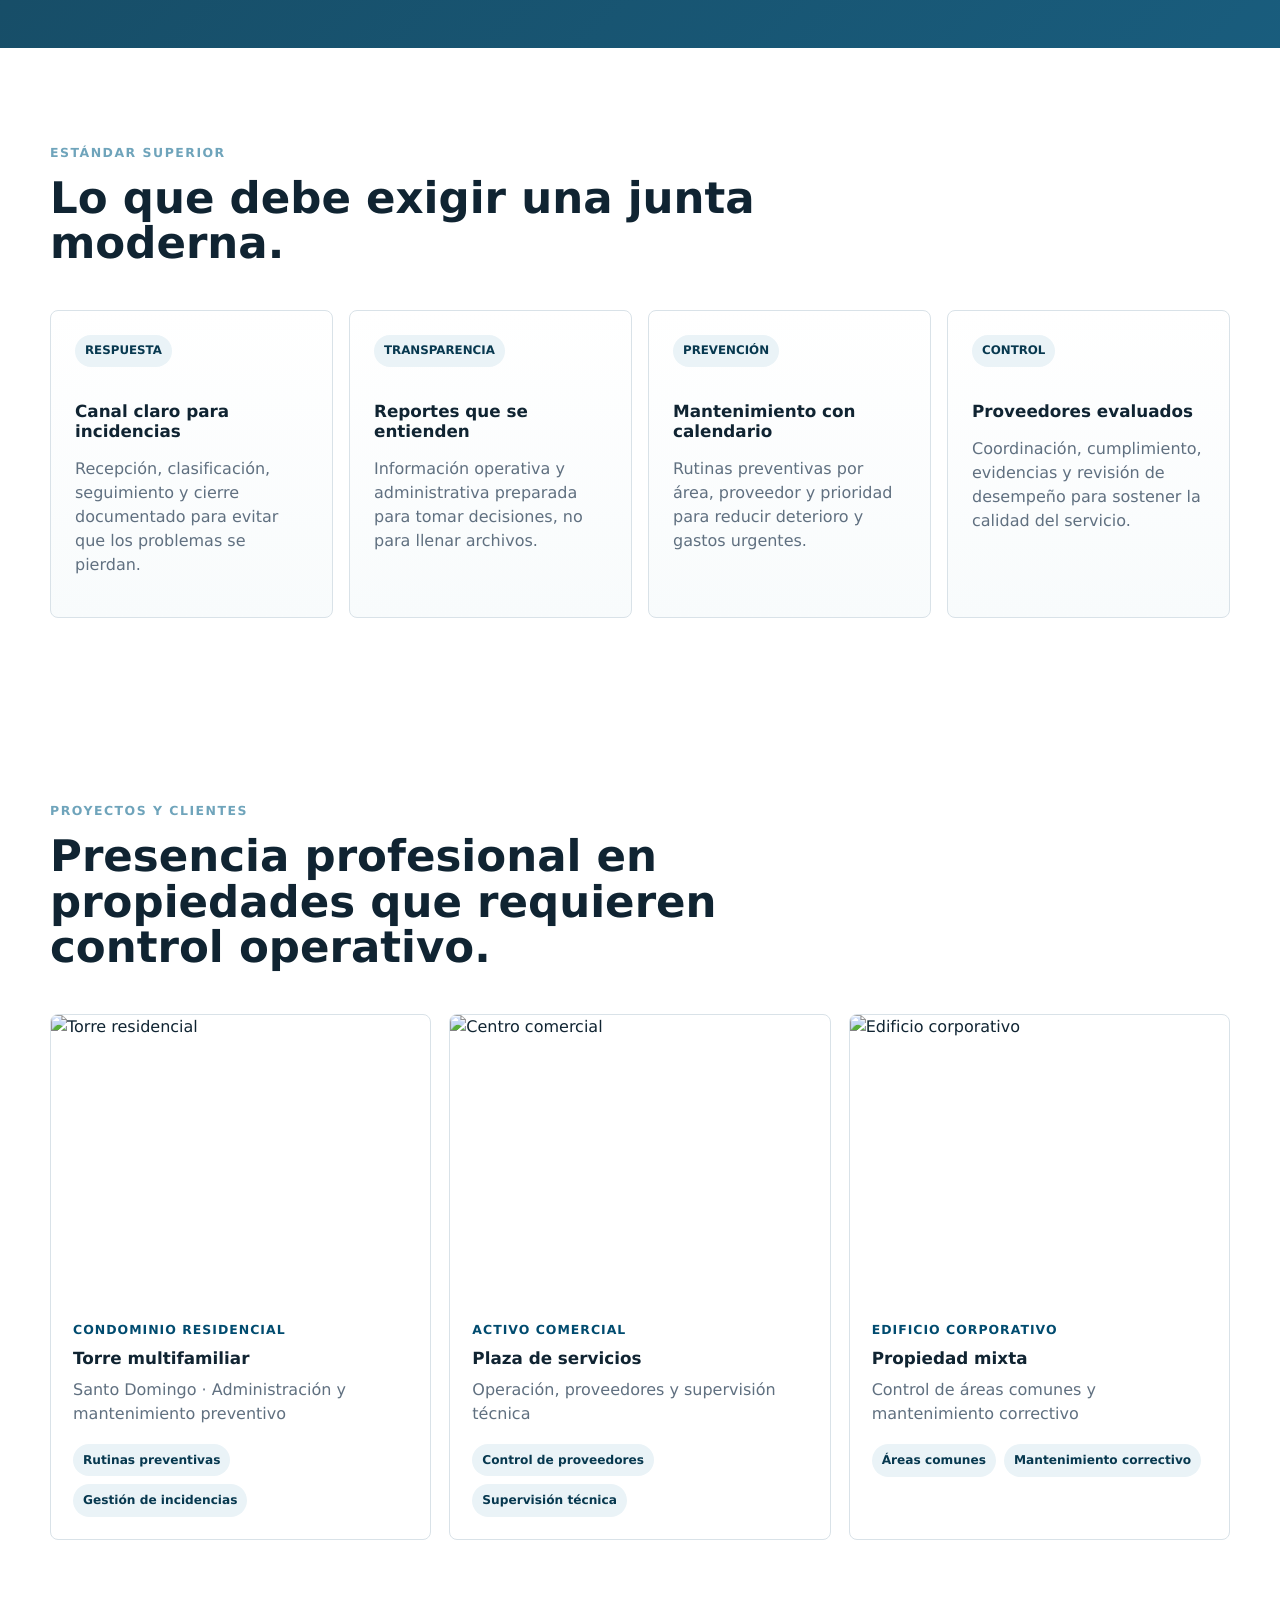
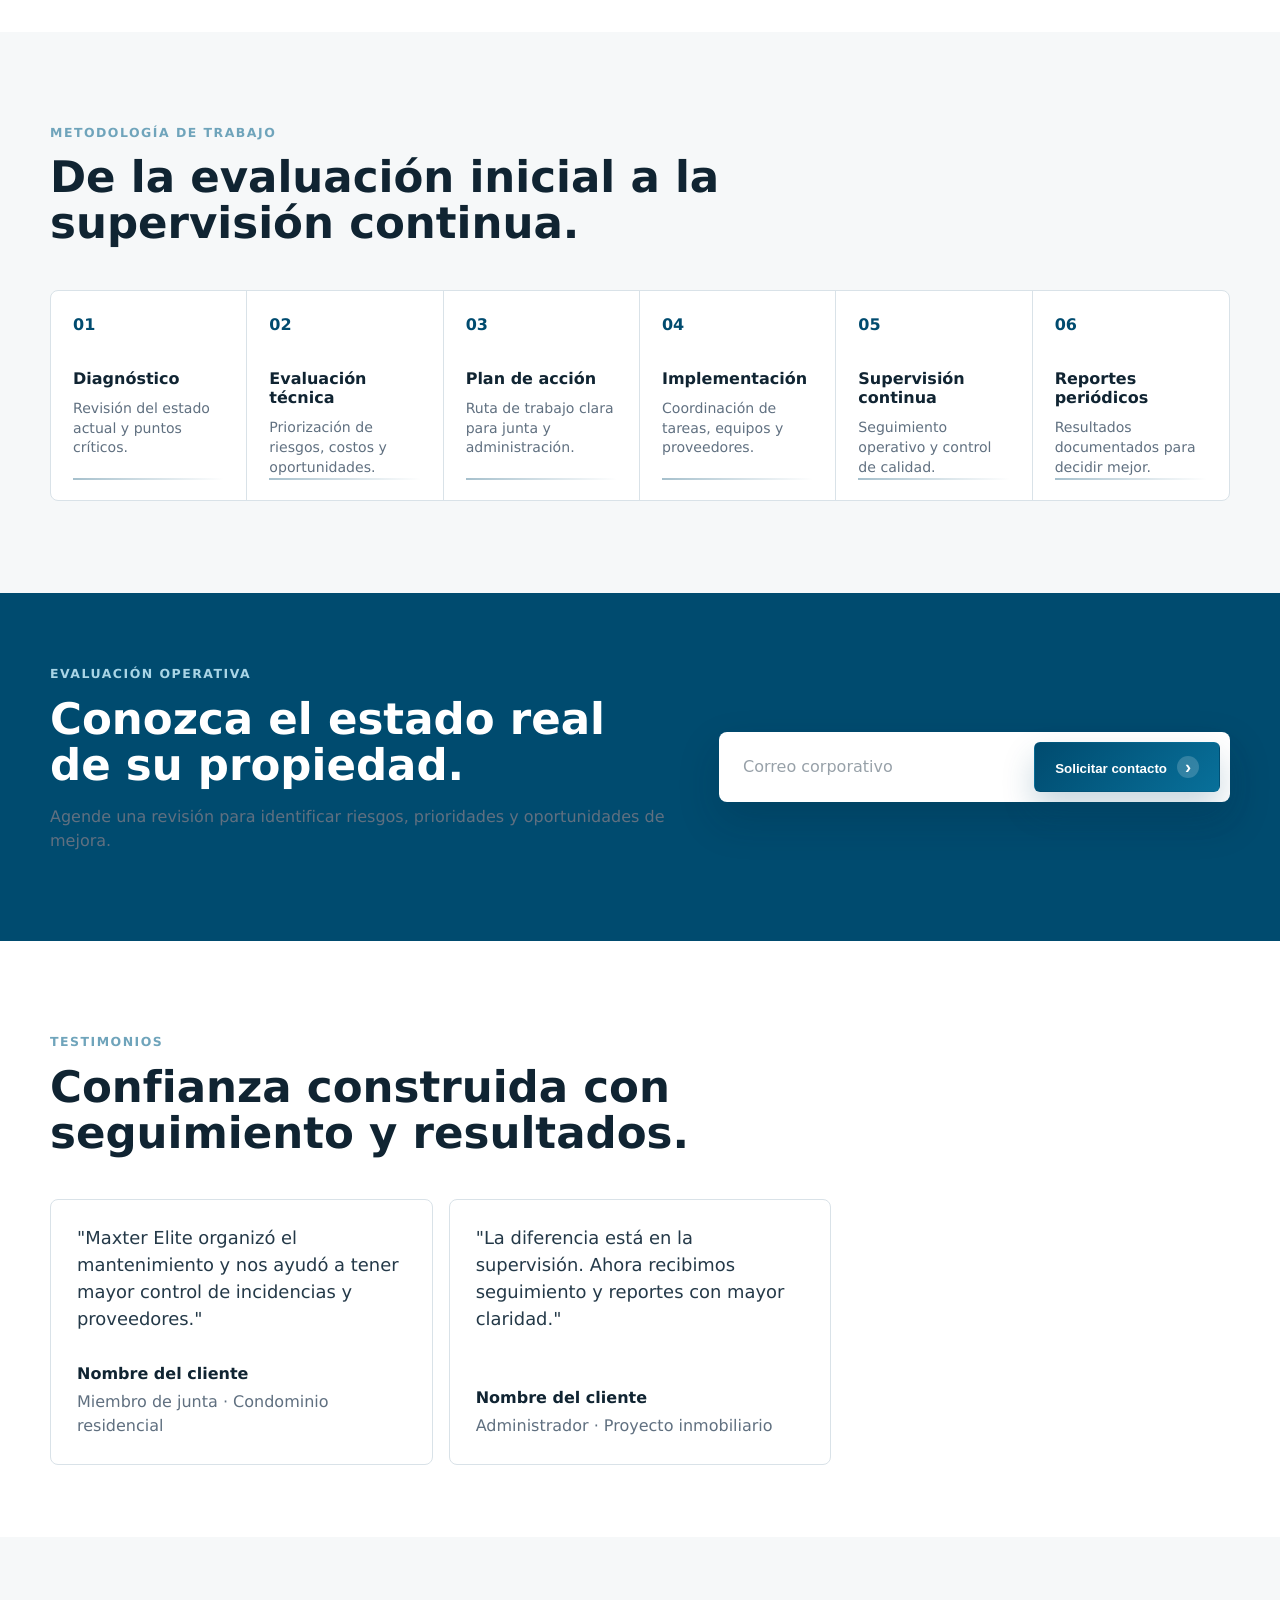
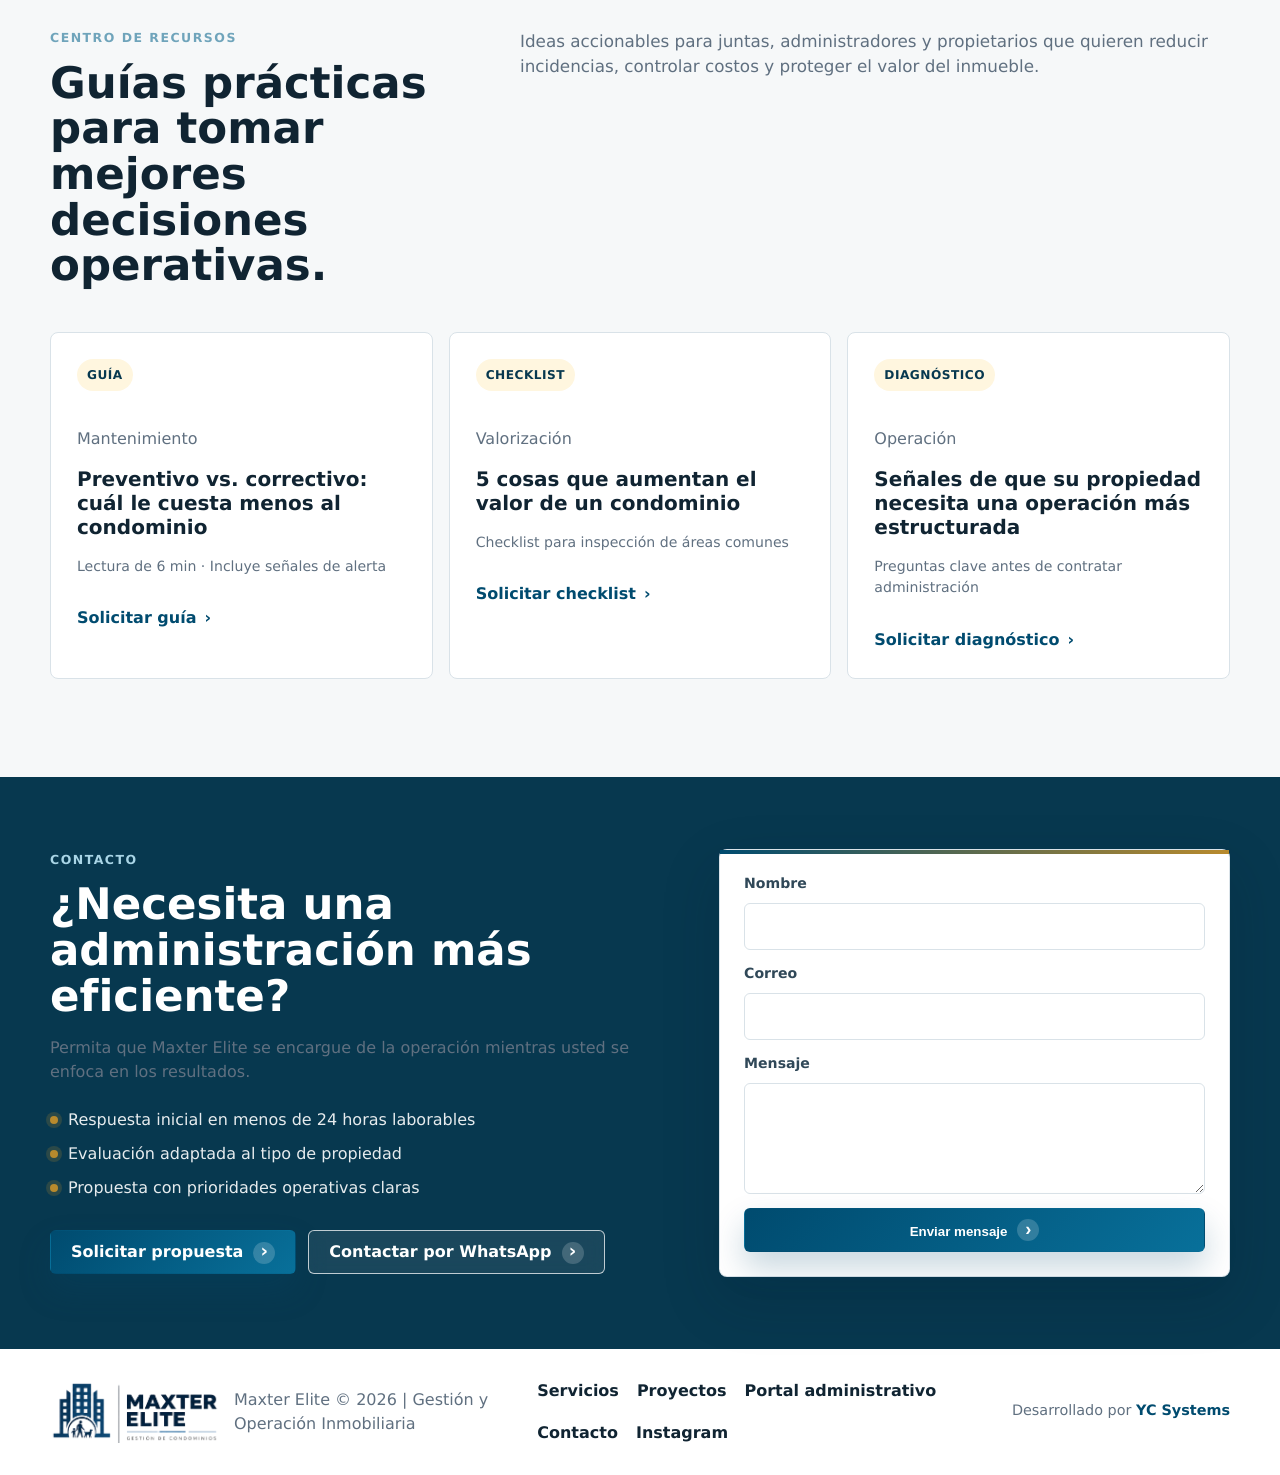
==== commit 7eb55a31: "Remove public pricing from site" ====
--- a/index.html
+++ b/index.html
@@ -293,19 +293,19 @@
             <span>Enlace externo</span>
             <h3>Conectar una plataforma que el cliente ya pague</h3>
             <p>La web puede enviar al cliente a Vivook u otro administrador externo desde un acceso con marca Maxter Elite.</p>
-            <strong>Desde RD$3,000 mensual de mantenimiento web</strong>
+            <strong>Integracion rapida con acceso desde la web</strong>
           </article>
           <article>
             <span>Administrador propio</span>
             <h3>Crear una operacion digital a medida</h3>
             <p>Clientes, recibos, evidencias, empleados, reportes, correos de cobro y seguimiento desde cualquier lugar.</p>
-            <strong>RD$80,000 - RD$180,000 inicial</strong>
+            <strong>Desarrollo por etapas segun necesidades</strong>
           </article>
           <article>
             <span>Automatizaciones</span>
             <h3>WhatsApp, IA y recordatorios de cobro</h3>
             <p>Respuestas rapidas, mensajes guiados, correos masivos y flujos automaticos para reducir trabajo manual.</p>
-            <strong>RD$25,000+ mensual segun alcance</strong>
+            <strong>Automatizacion avanzada bajo evaluacion</strong>
           </article>
         </div>
       </section>
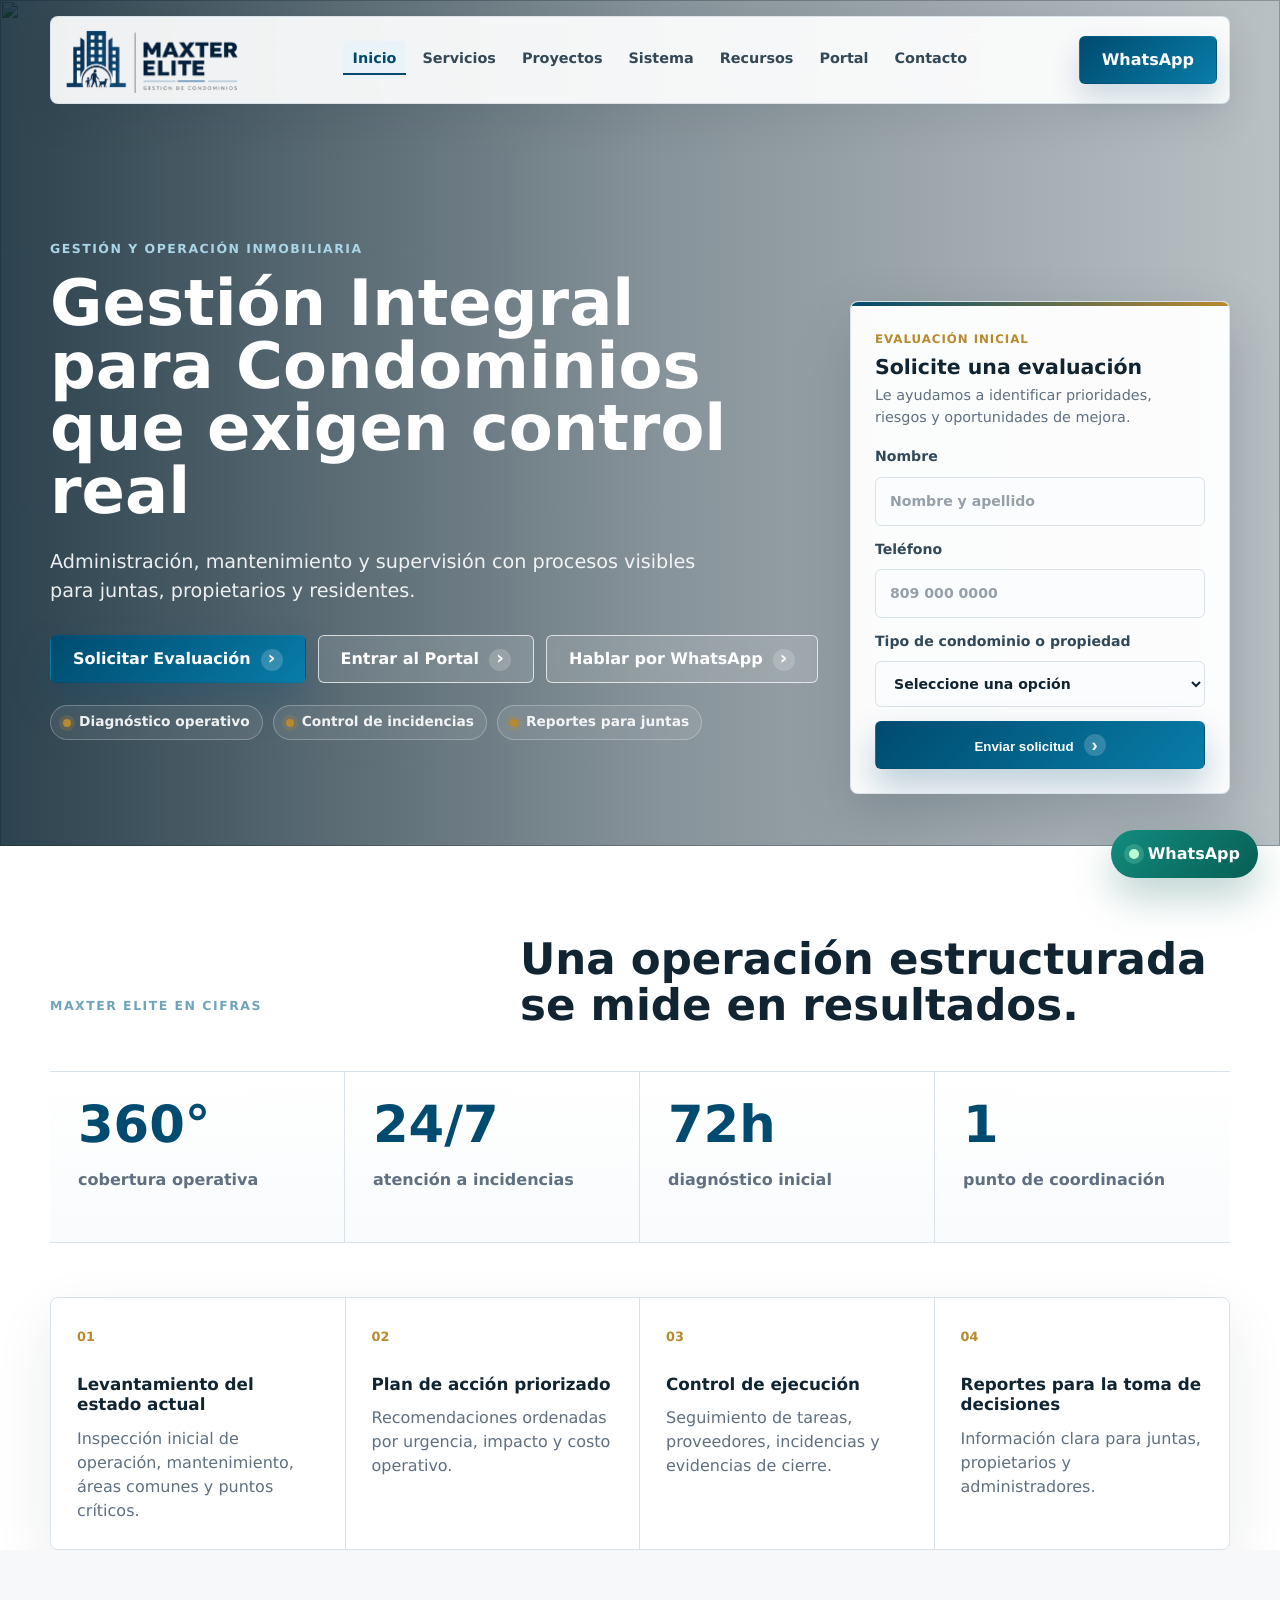
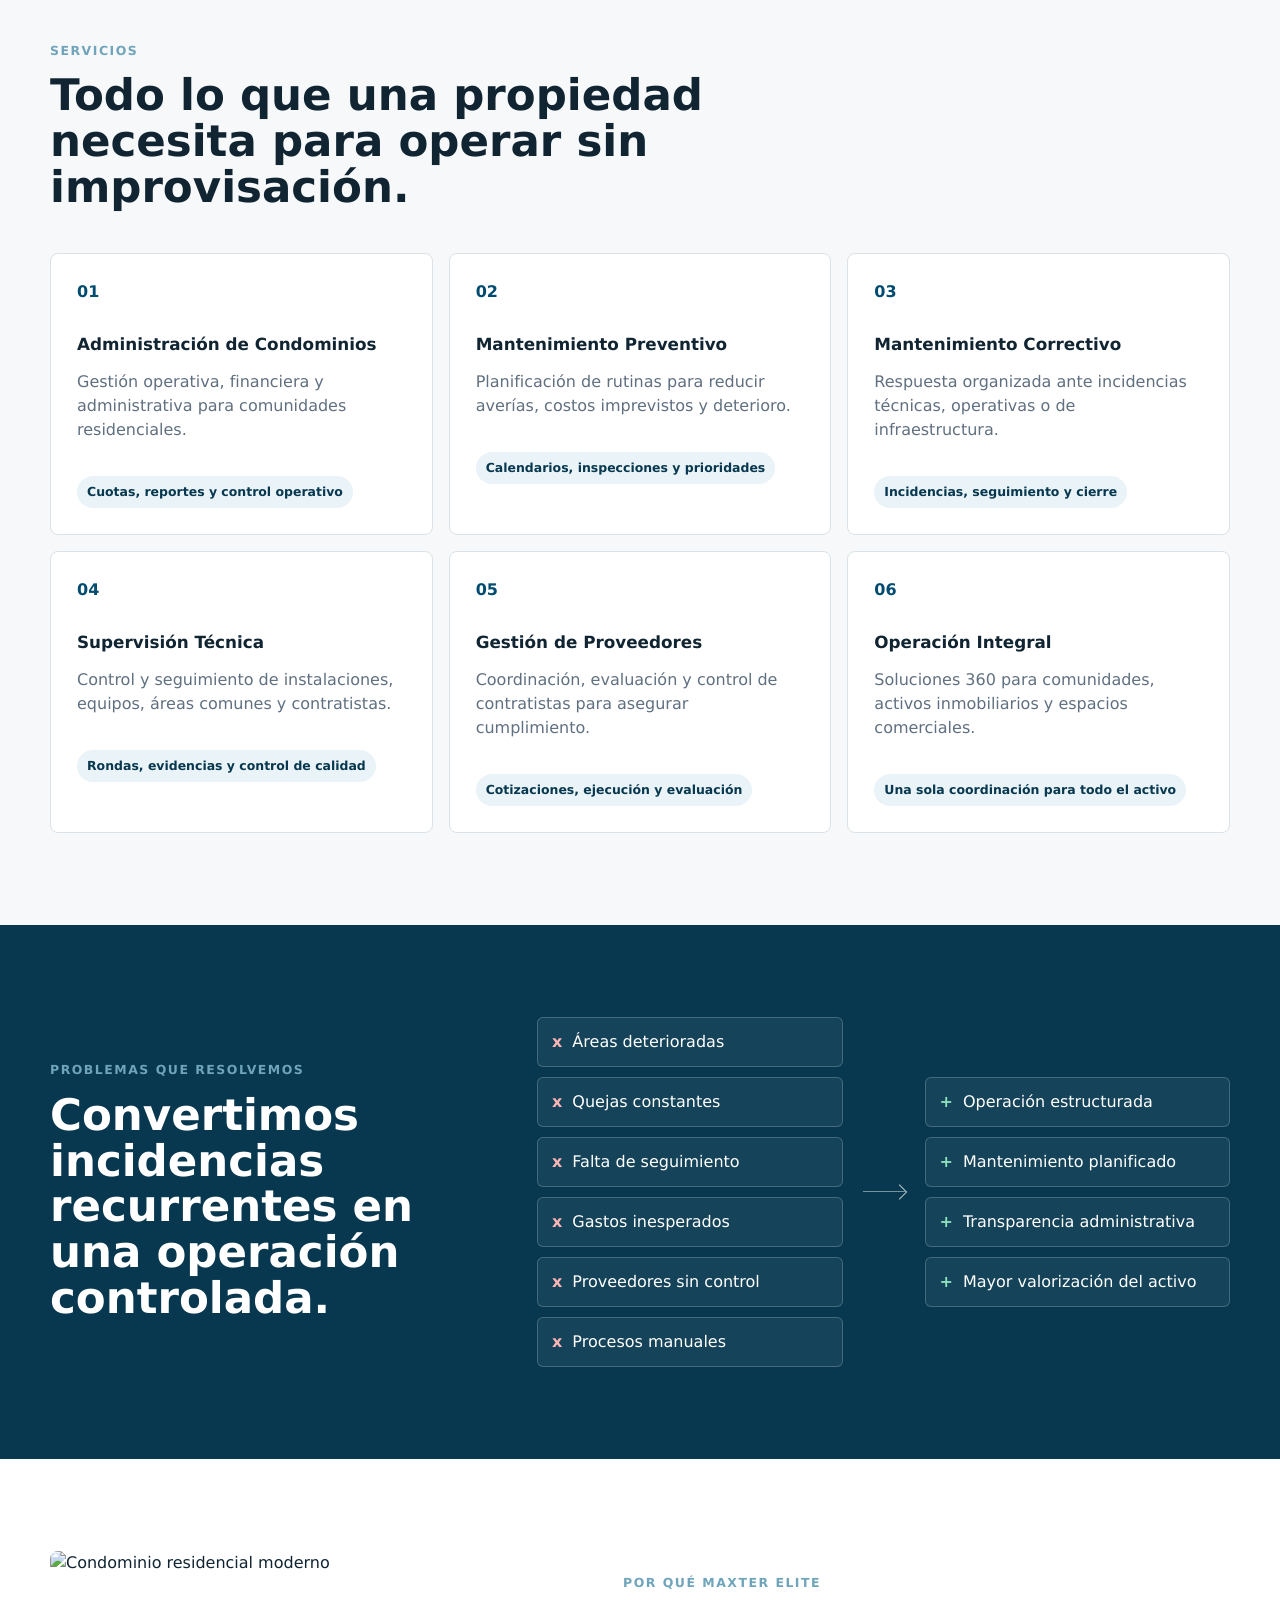
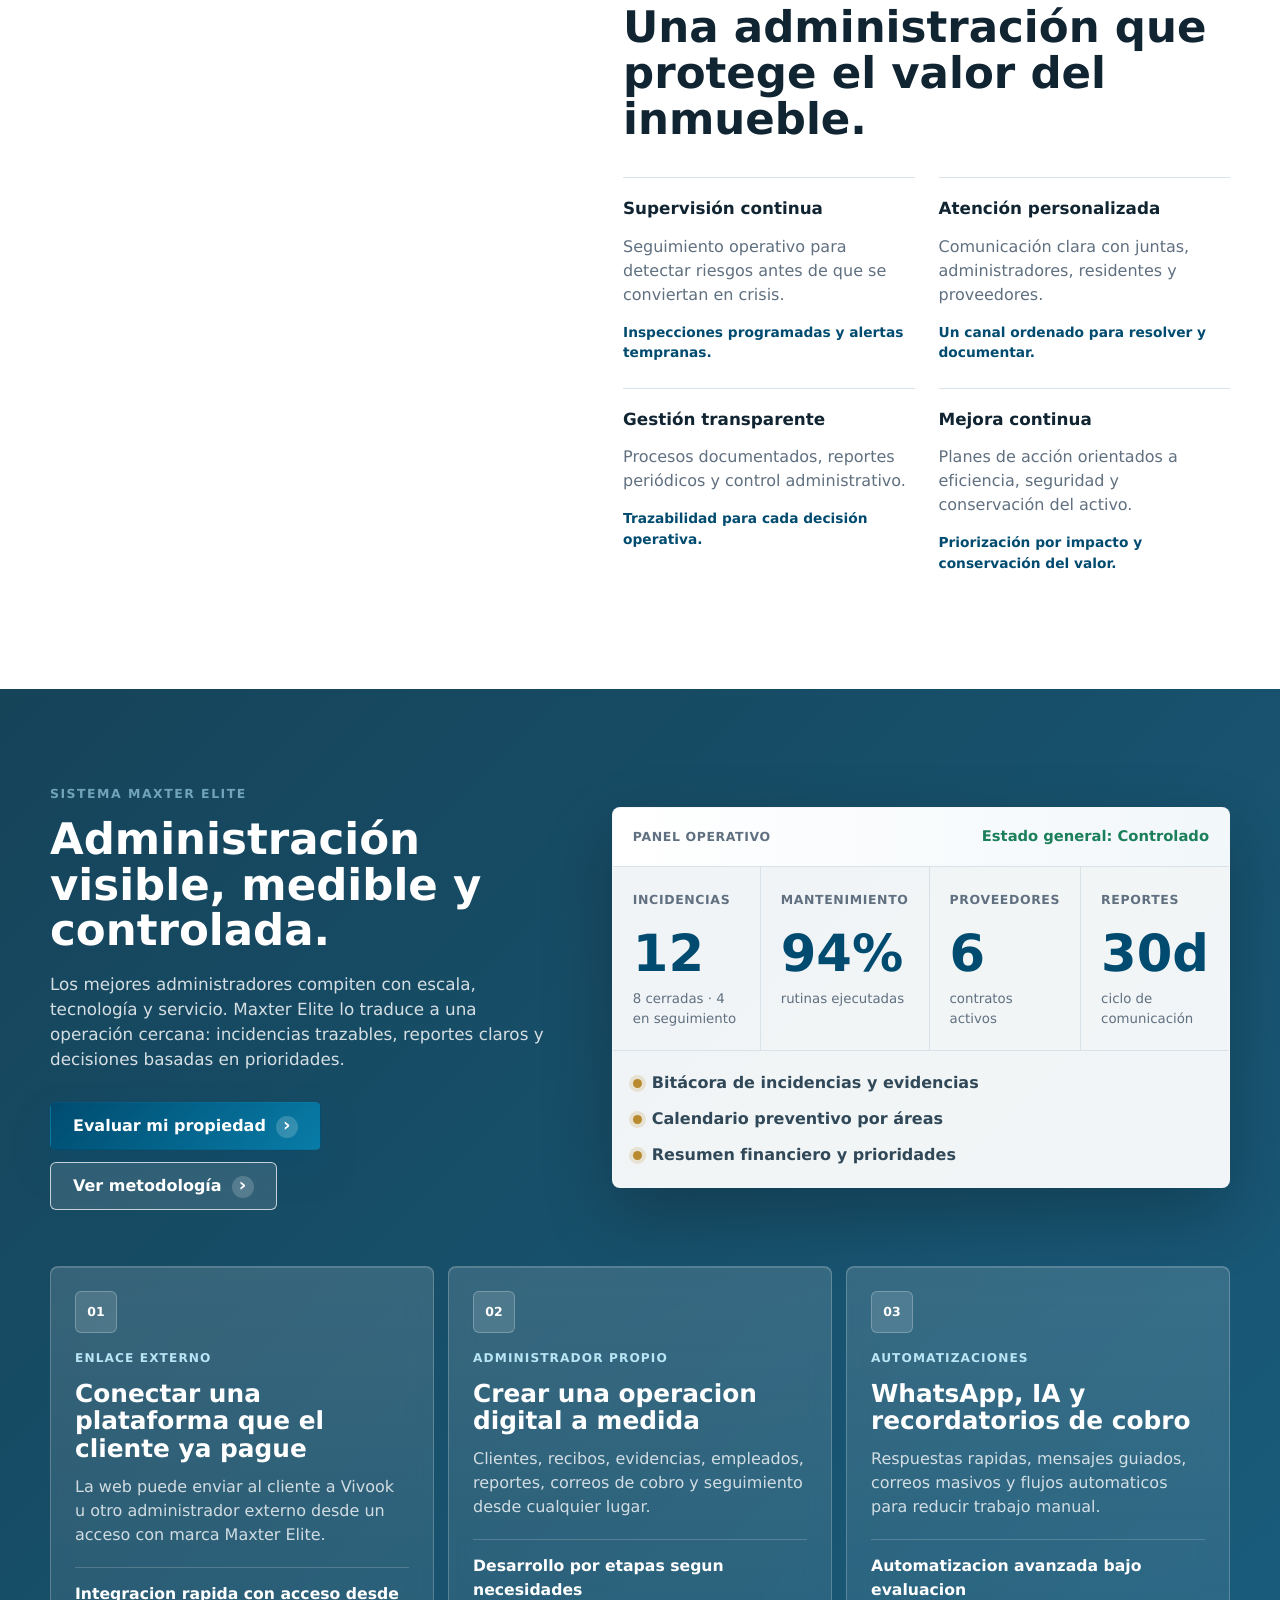
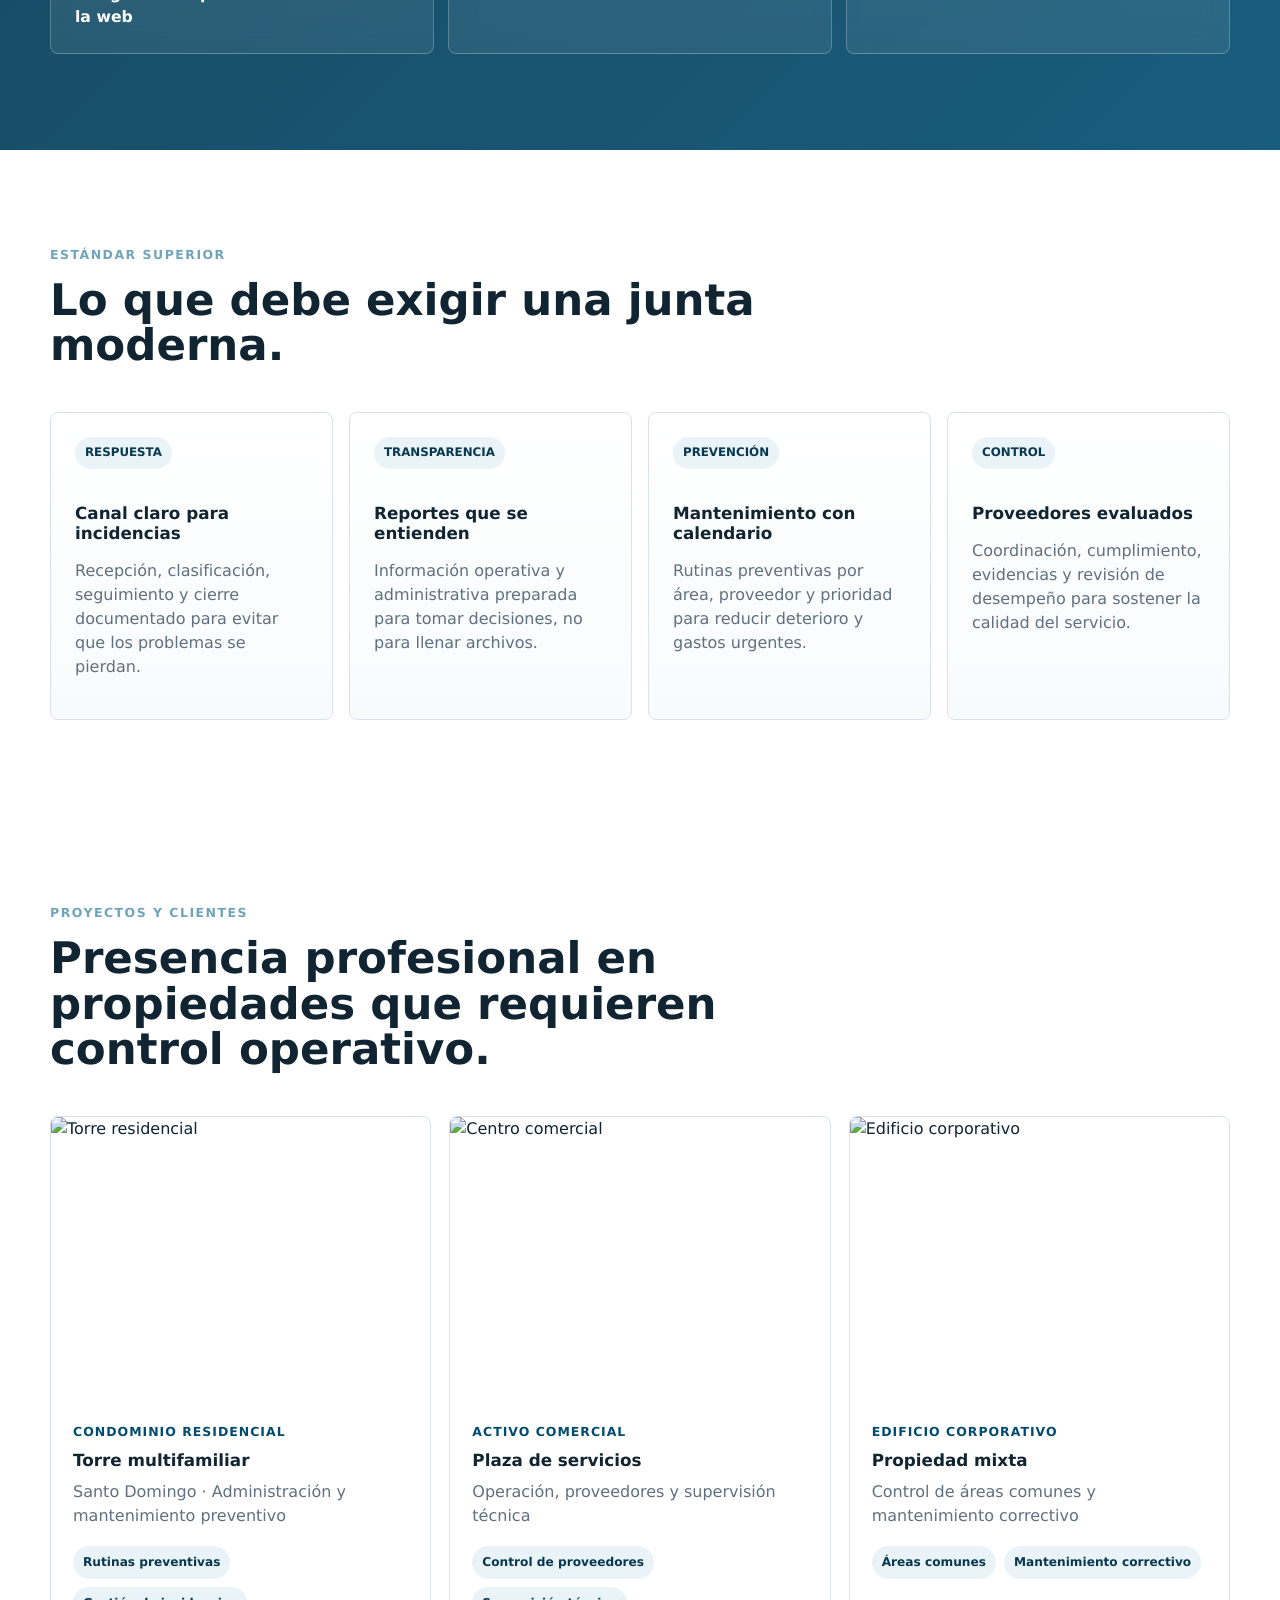
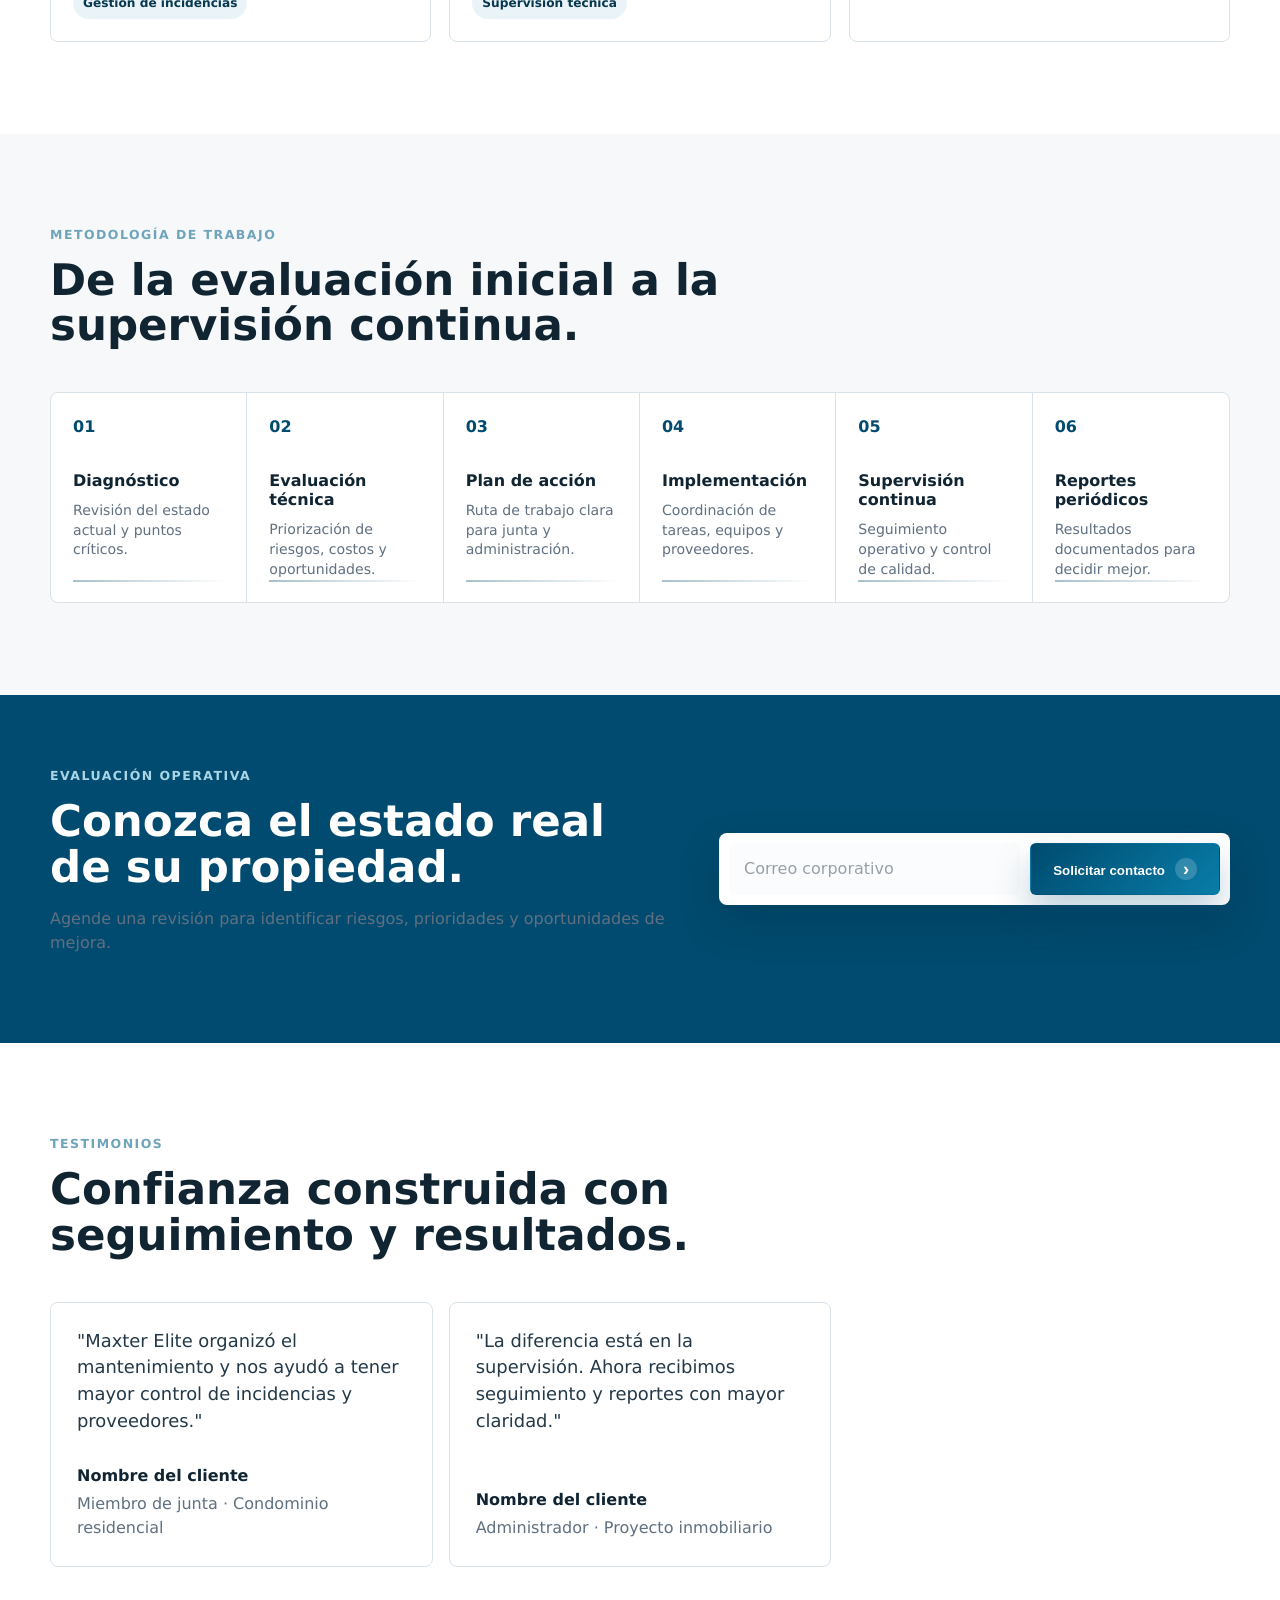
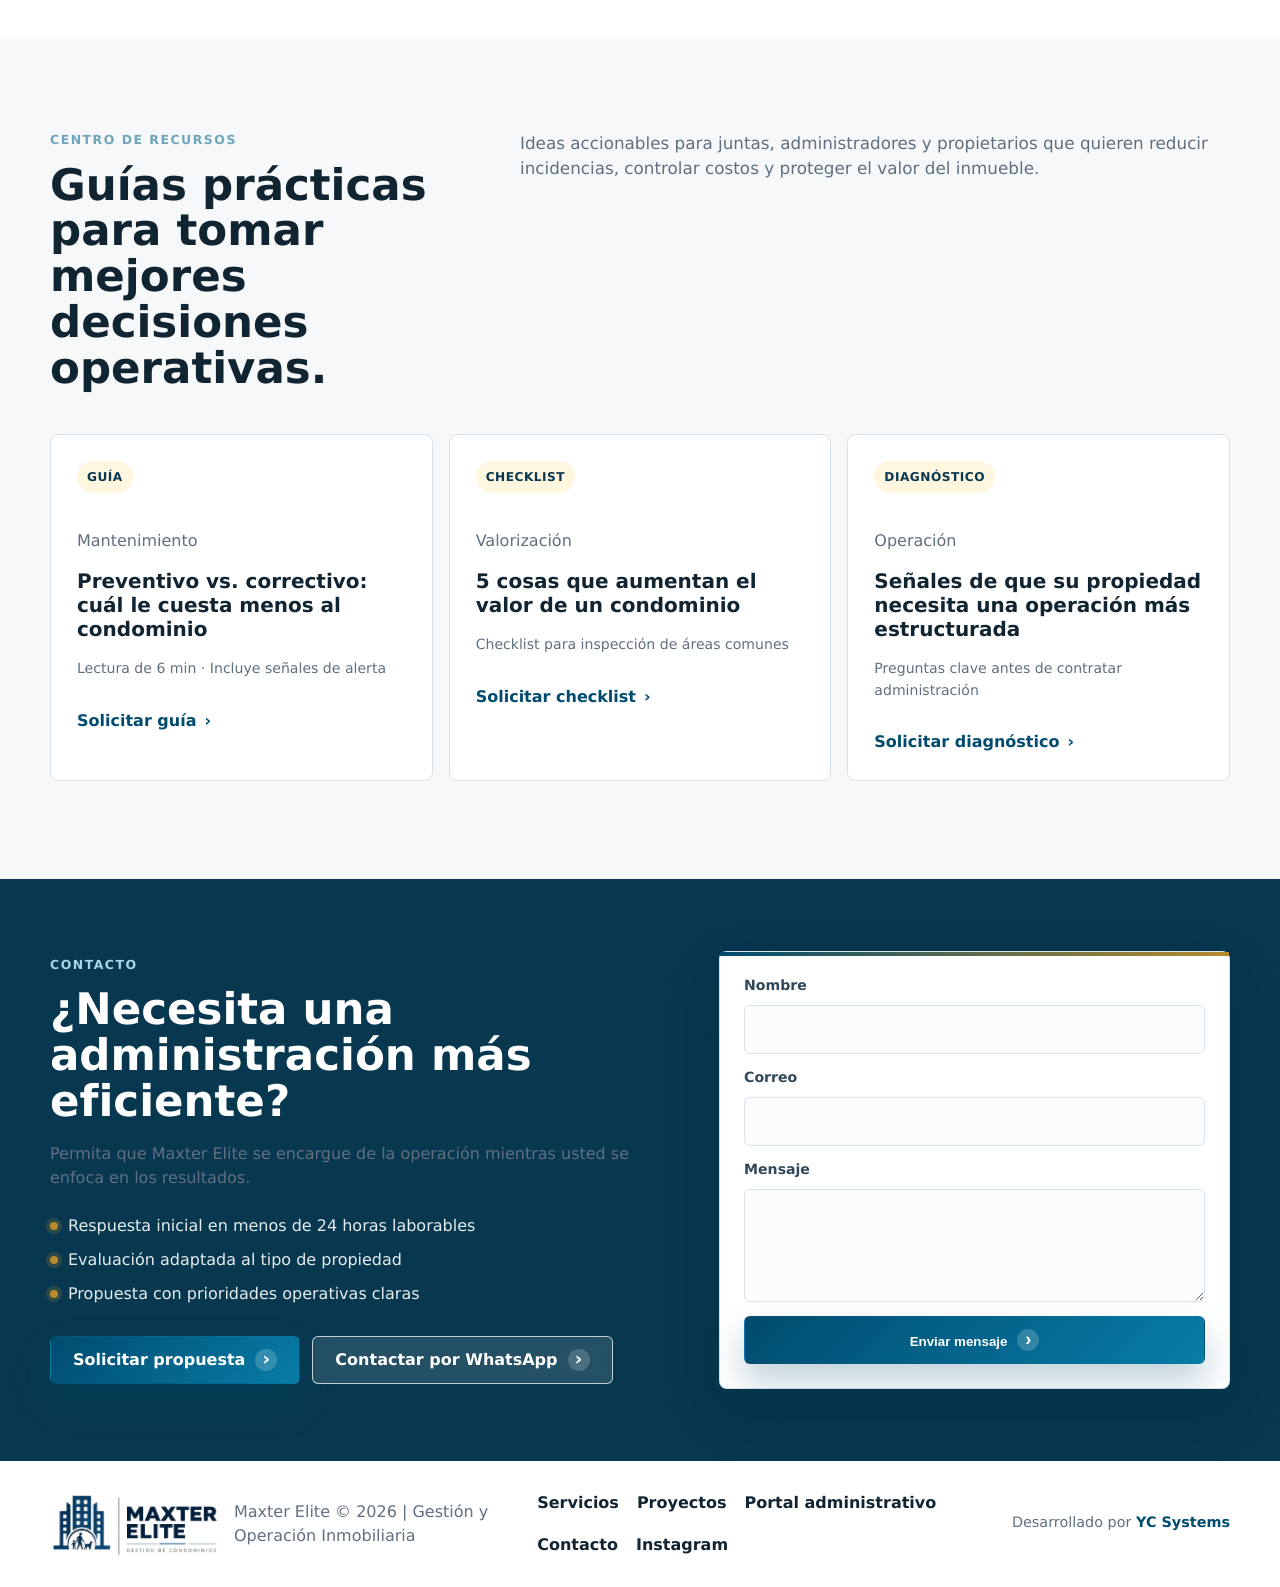
==== commit b000baff: "Polish site interactions and cards" ====
--- a/index.html
+++ b/index.html
@@ -10,7 +10,7 @@
     />
     <link rel="preconnect" href="https://images.unsplash.com" />
     <link rel="icon" type="image/png" href="assets/maxter-favicon.png" />
-    <link rel="stylesheet" href="styles.css?v=20260621-16" />
+    <link rel="stylesheet" href="styles.css?v=20260621-17" />
   </head>
   <body>
     <header class="site-header" data-header>
@@ -537,6 +537,6 @@
       <span class="site-credit">Desarrollado por <strong>YC Systems</strong></span>
     </footer>
 
-    <script src="script.js?v=20260621-16"></script>
+    <script src="script.js?v=20260621-17"></script>
   </body>
 </html>
--- a/styles.css
+++ b/styles.css
@@ -5,6 +5,7 @@
   --blue: #004b6f;
   --blue-deep: #07384f;
   --blue-soft: #eaf3f7;
+  --blue-bright: #087da8;
   --gold: #b88a2d;
   --gold-soft: #fff6df;
   --paper: #ffffff;
@@ -64,11 +65,12 @@
   border-radius: var(--radius);
   backdrop-filter: blur(14px);
   box-shadow: 0 16px 40px rgba(6, 30, 44, 0.08);
-  transition: box-shadow 180ms ease, background 180ms ease, transform 180ms ease;
+  transition: box-shadow 180ms ease, background 180ms ease, transform 180ms ease, border-color 180ms ease;
 }
 
 .site-header.is-scrolled {
   background: rgba(255, 255, 255, 0.98);
+  border-color: rgba(0, 75, 111, 0.16);
   box-shadow: 0 18px 46px rgba(6, 30, 44, 0.16);
 }
 
@@ -89,7 +91,7 @@
   justify-self: center;
   display: flex;
   align-items: center;
-  gap: 20px;
+  gap: 6px;
   color: #334856;
   font-size: 0.9rem;
   font-weight: 650;
@@ -108,6 +110,17 @@
 
 .site-nav a {
   position: relative;
+  min-height: 38px;
+  display: inline-flex;
+  align-items: center;
+  border-radius: 6px;
+  padding: 0 10px;
+  transition: color 180ms ease, background 180ms ease;
+}
+
+.site-nav a:hover,
+.site-nav a.is-active {
+  background: var(--blue-soft);
 }
 
 .site-nav a::after {
@@ -115,7 +128,7 @@
   position: absolute;
   left: 0;
   right: 0;
-  bottom: -8px;
+  bottom: 4px;
   height: 2px;
   background: var(--blue);
   transform: scaleX(0);
@@ -133,23 +146,30 @@
   position: relative;
   isolation: isolate;
   display: inline-flex;
-  min-height: 44px;
+  min-height: 48px;
   align-items: center;
   justify-content: center;
   gap: 10px;
   border: 1px solid transparent;
   border-radius: 6px;
-  padding: 0 20px;
-  font-weight: 750;
+  padding: 0 22px;
+  font-weight: 850;
   cursor: pointer;
   overflow: hidden;
-  transition: transform 180ms ease, box-shadow 180ms ease, background 180ms ease, border-color 180ms ease;
+  letter-spacing: 0;
+  transition: transform 180ms ease, box-shadow 180ms ease, background 180ms ease, border-color 180ms ease, color 180ms ease;
 }
 
 .header-cta:hover,
 .btn:hover {
-  transform: translateY(-1px);
-  box-shadow: 0 12px 26px rgba(7, 56, 79, 0.18);
+  transform: translateY(-2px);
+  box-shadow: 0 16px 34px rgba(7, 56, 79, 0.22);
+}
+
+.header-cta:active,
+.btn:active {
+  transform: translateY(0);
+  box-shadow: 0 8px 18px rgba(7, 56, 79, 0.16);
 }
 
 .header-cta::before,
@@ -192,10 +212,14 @@
   background: rgba(255, 255, 255, 0.28);
 }
 
+.btn span::after {
+  content: "›";
+}
+
 .header-cta {
-  background: linear-gradient(135deg, var(--blue), #08709a);
+  background: linear-gradient(135deg, var(--blue), var(--blue-bright));
   color: white;
-  box-shadow: 0 10px 22px rgba(0, 75, 111, 0.18);
+  box-shadow: 0 14px 28px rgba(0, 75, 111, 0.18);
 }
 
 .nav-toggle {
@@ -297,16 +321,27 @@
 }
 
 .btn.primary {
-  background: linear-gradient(135deg, var(--blue), #08709a);
+  background: linear-gradient(135deg, var(--blue), var(--blue-bright));
   color: white;
-  box-shadow: 0 16px 32px rgba(0, 75, 111, 0.22);
+  box-shadow: 0 18px 36px rgba(0, 75, 111, 0.26);
 }
 
 .btn.secondary {
   border-color: rgba(255, 255, 255, 0.72);
   color: white;
-  background: rgba(255, 255, 255, 0.08);
+  background: rgba(255, 255, 255, 0.12);
   backdrop-filter: blur(8px);
+}
+
+.btn.secondary:hover {
+  border-color: white;
+  background: rgba(255, 255, 255, 0.18);
+}
+
+.hero-form .btn.primary,
+.contact-form .btn.primary,
+.inline-form .btn.primary {
+  background: linear-gradient(135deg, var(--blue), var(--blue-bright));
 }
 
 .final-cta .btn.secondary,
@@ -417,11 +452,18 @@
   width: 100%;
   border: 1px solid var(--line);
   border-radius: 6px;
-  padding: 12px 13px;
+  padding: 13px 14px;
   color: var(--ink);
+  background: #fbfcfd;
+  font: inherit;
+  transition: border-color 160ms ease, box-shadow 160ms ease, background 160ms ease;
+}
+
+input:hover,
+select:hover,
+textarea:hover {
+  border-color: #b8c8d1;
   background: white;
-  font: inherit;
-  transition: border-color 160ms ease, box-shadow 160ms ease;
 }
 
 input::placeholder,
@@ -436,6 +478,7 @@
   border-color: var(--blue);
   box-shadow: 0 0 0 4px rgba(0, 75, 111, 0.1);
   outline: 0;
+  background: white;
 }
 
 textarea {
@@ -856,6 +899,7 @@
 }
 
 .system-integration article {
+  position: relative;
   min-height: 245px;
   display: grid;
   align-content: start;
@@ -863,8 +907,40 @@
   padding: 24px;
   border: 1px solid rgba(255, 255, 255, 0.22);
   border-radius: var(--radius);
-  background: rgba(255, 255, 255, 0.1);
+  background: linear-gradient(180deg, rgba(255, 255, 255, 0.14), rgba(255, 255, 255, 0.08));
   backdrop-filter: blur(12px);
+  box-shadow: inset 0 1px 0 rgba(255, 255, 255, 0.16);
+  transition: transform 180ms ease, border-color 180ms ease, background 180ms ease, box-shadow 180ms ease;
+}
+
+.system-integration article:hover {
+  transform: translateY(-4px);
+  border-color: rgba(255, 255, 255, 0.42);
+  background: linear-gradient(180deg, rgba(255, 255, 255, 0.19), rgba(255, 255, 255, 0.1));
+  box-shadow: 0 18px 40px rgba(0, 0, 0, 0.18), inset 0 1px 0 rgba(255, 255, 255, 0.2);
+}
+
+.system-integration article::before {
+  content: "01";
+  width: 40px;
+  height: 40px;
+  display: grid;
+  place-items: center;
+  margin-bottom: 4px;
+  border: 1px solid rgba(255, 255, 255, 0.24);
+  border-radius: 6px;
+  color: white;
+  background: rgba(255, 255, 255, 0.12);
+  font-size: 0.78rem;
+  font-weight: 900;
+}
+
+.system-integration article:nth-child(2)::before {
+  content: "02";
+}
+
+.system-integration article:nth-child(3)::before {
+  content: "03";
 }
 
 .system-integration span {
@@ -914,6 +990,24 @@
   border: 1px solid var(--line);
   border-radius: var(--radius);
   background: linear-gradient(180deg, #ffffff, #f8fbfc);
+  transition: transform 180ms ease, box-shadow 180ms ease, border-color 180ms ease;
+}
+
+.service-grid article,
+.project-grid article,
+.resource-grid article,
+.testimonial-grid figure {
+  transition: transform 180ms ease, box-shadow 180ms ease, border-color 180ms ease;
+}
+
+.standards-grid article:hover,
+.service-grid article:hover,
+.project-grid article:hover,
+.resource-grid article:hover,
+.testimonial-grid figure:hover {
+  transform: translateY(-4px);
+  border-color: rgba(0, 75, 111, 0.2);
+  box-shadow: 0 18px 38px rgba(6, 30, 44, 0.1);
 }
 
 .standards-grid span {
